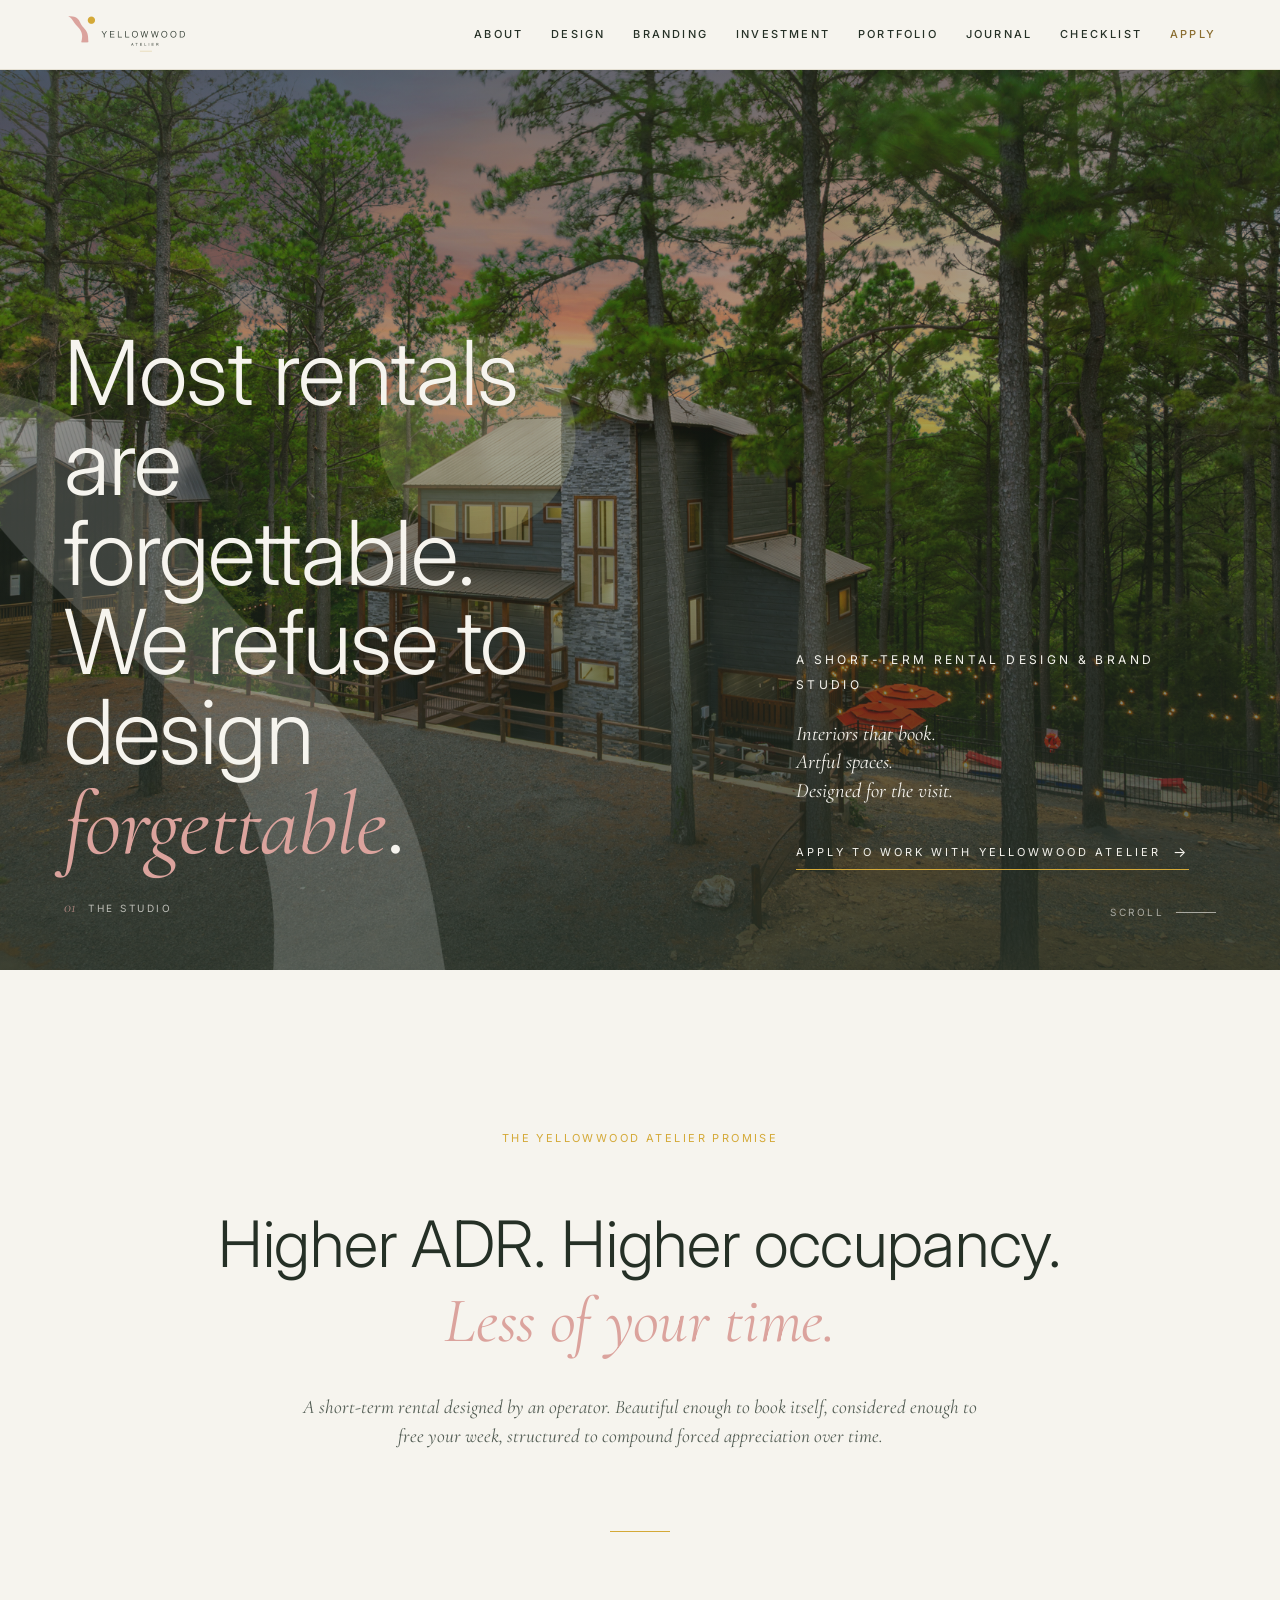
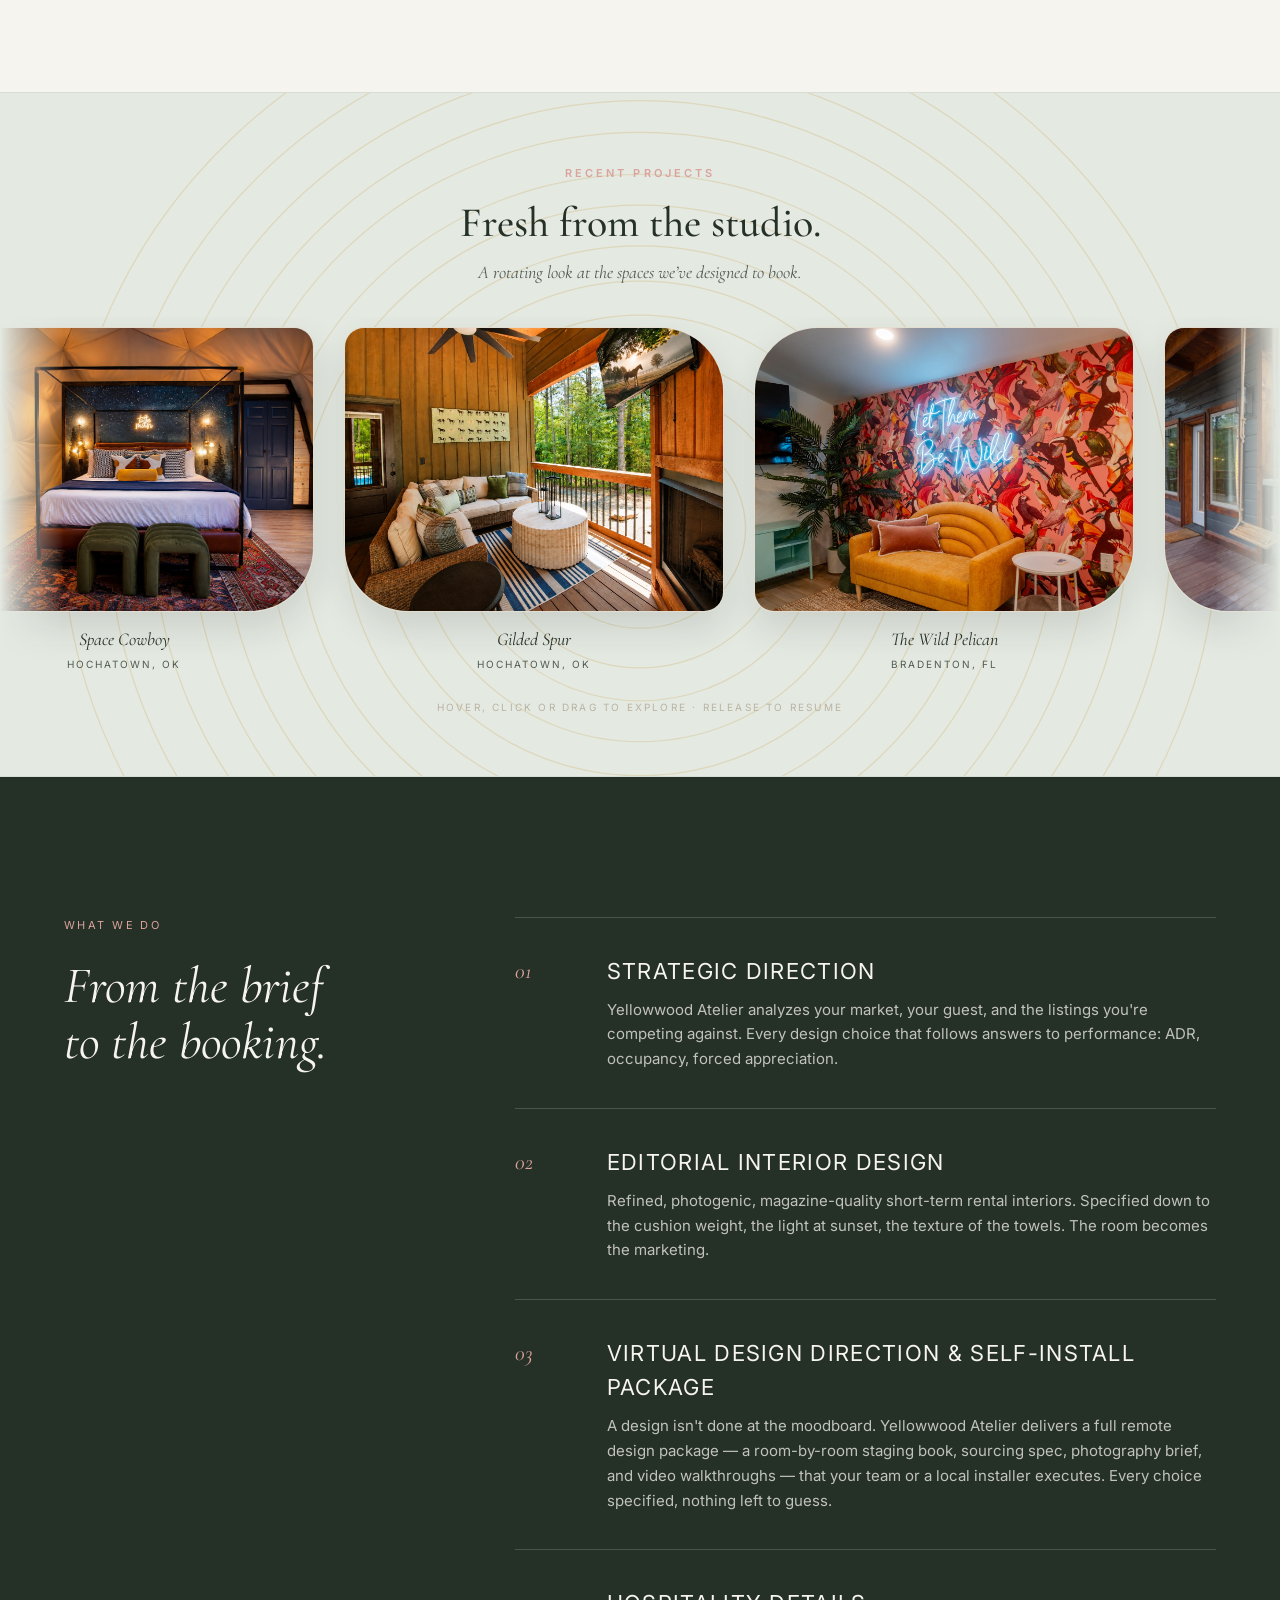
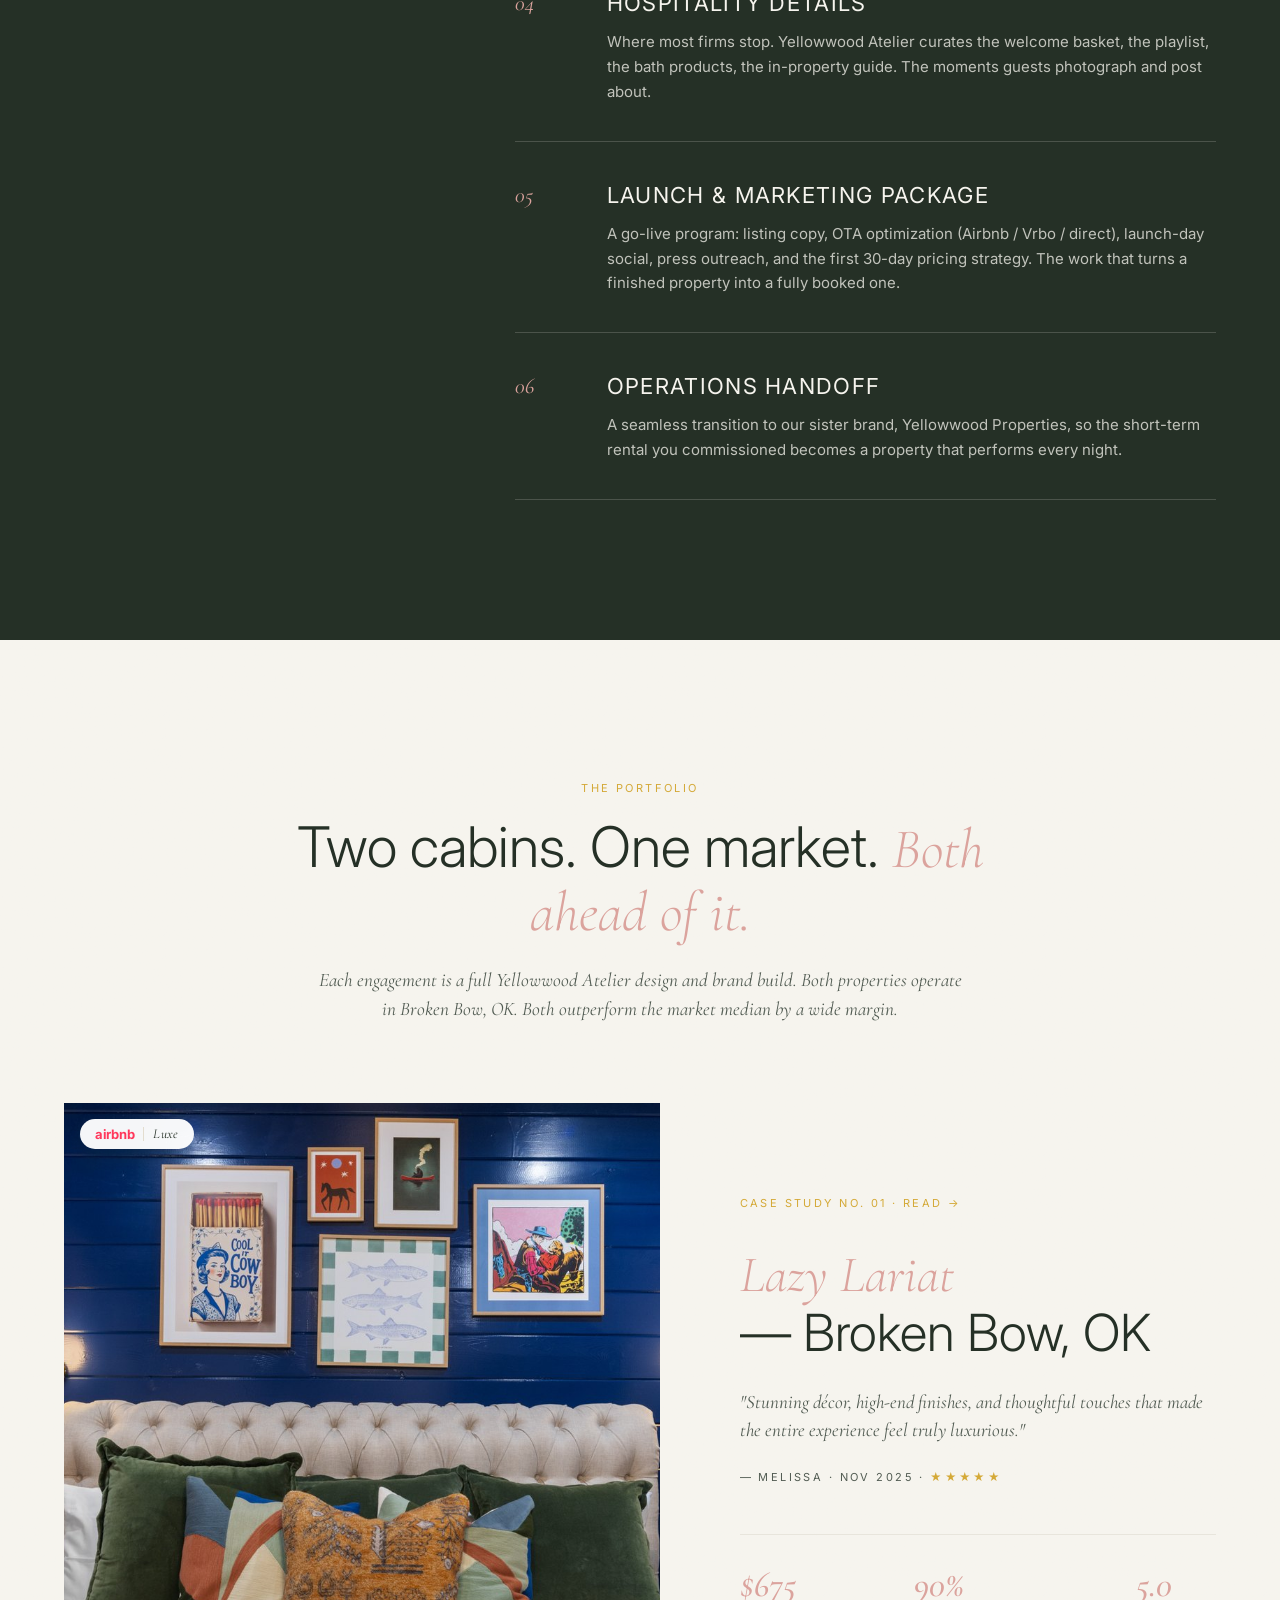
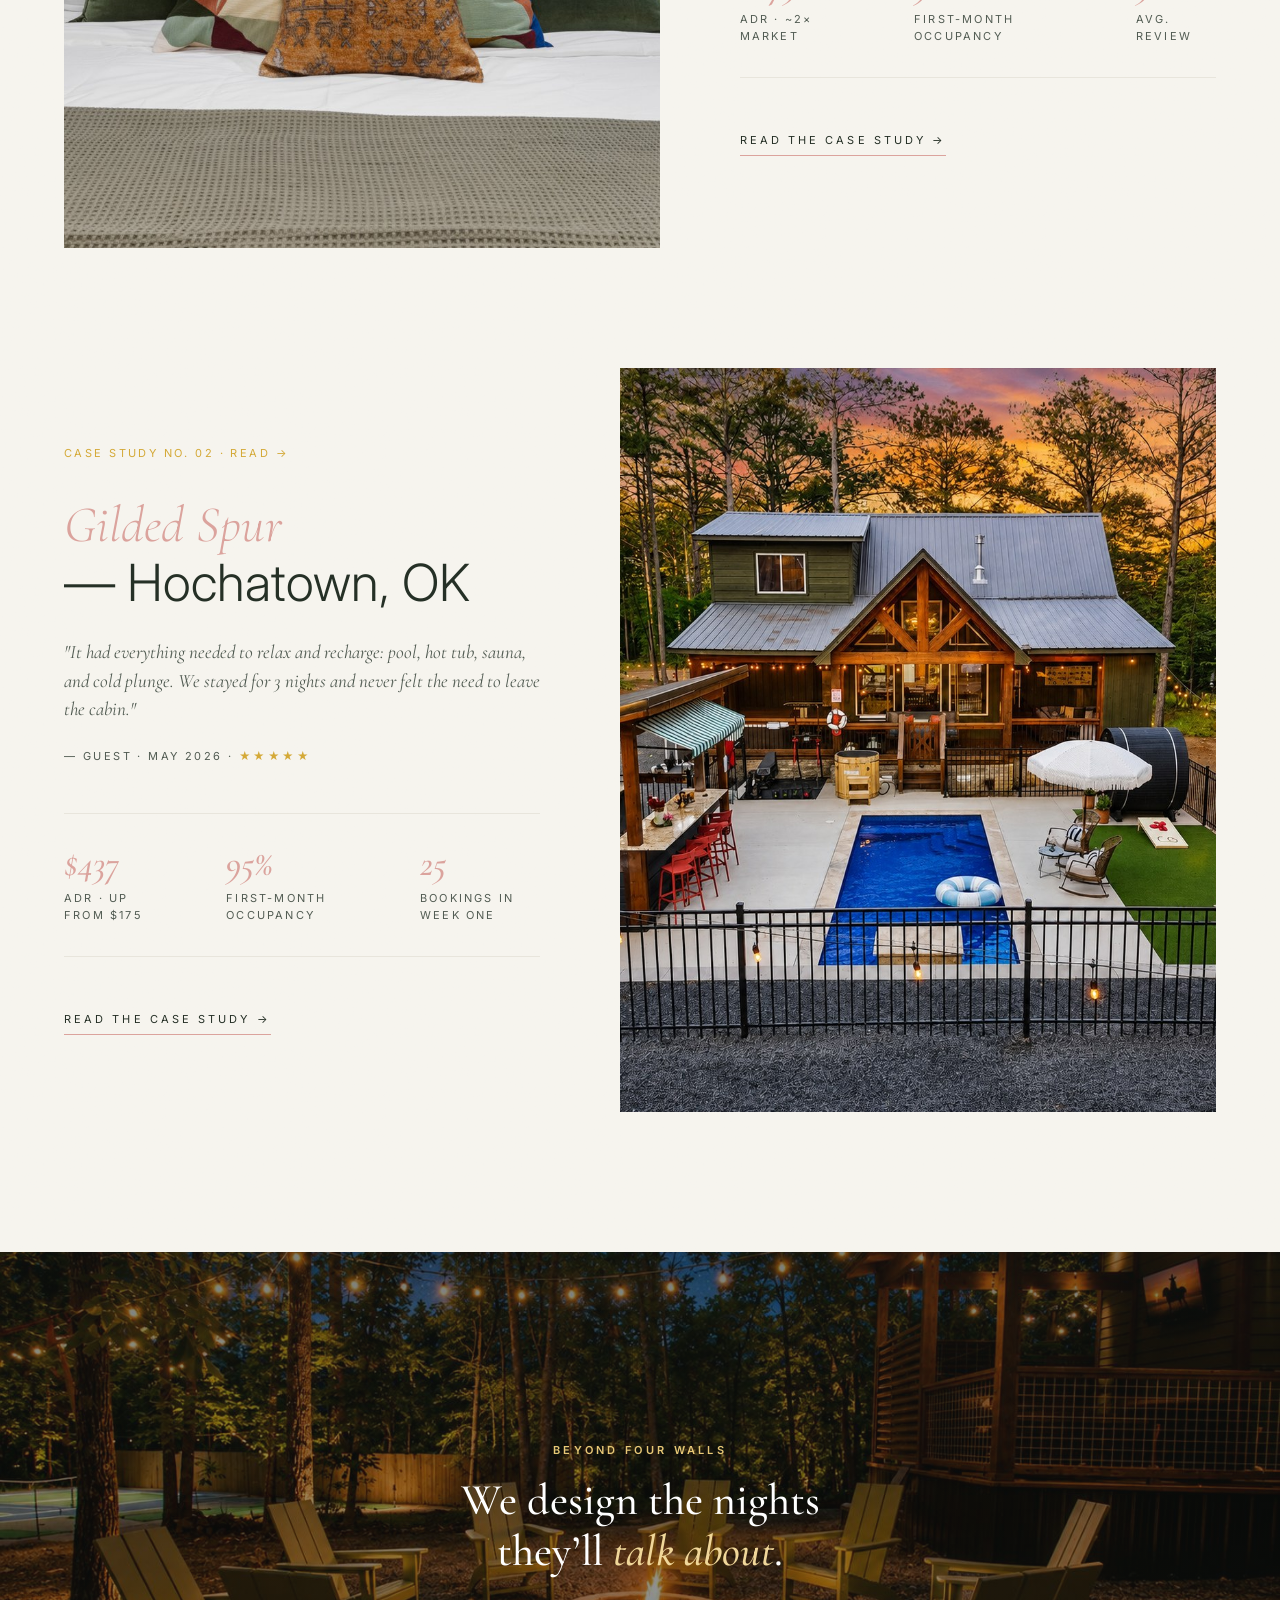
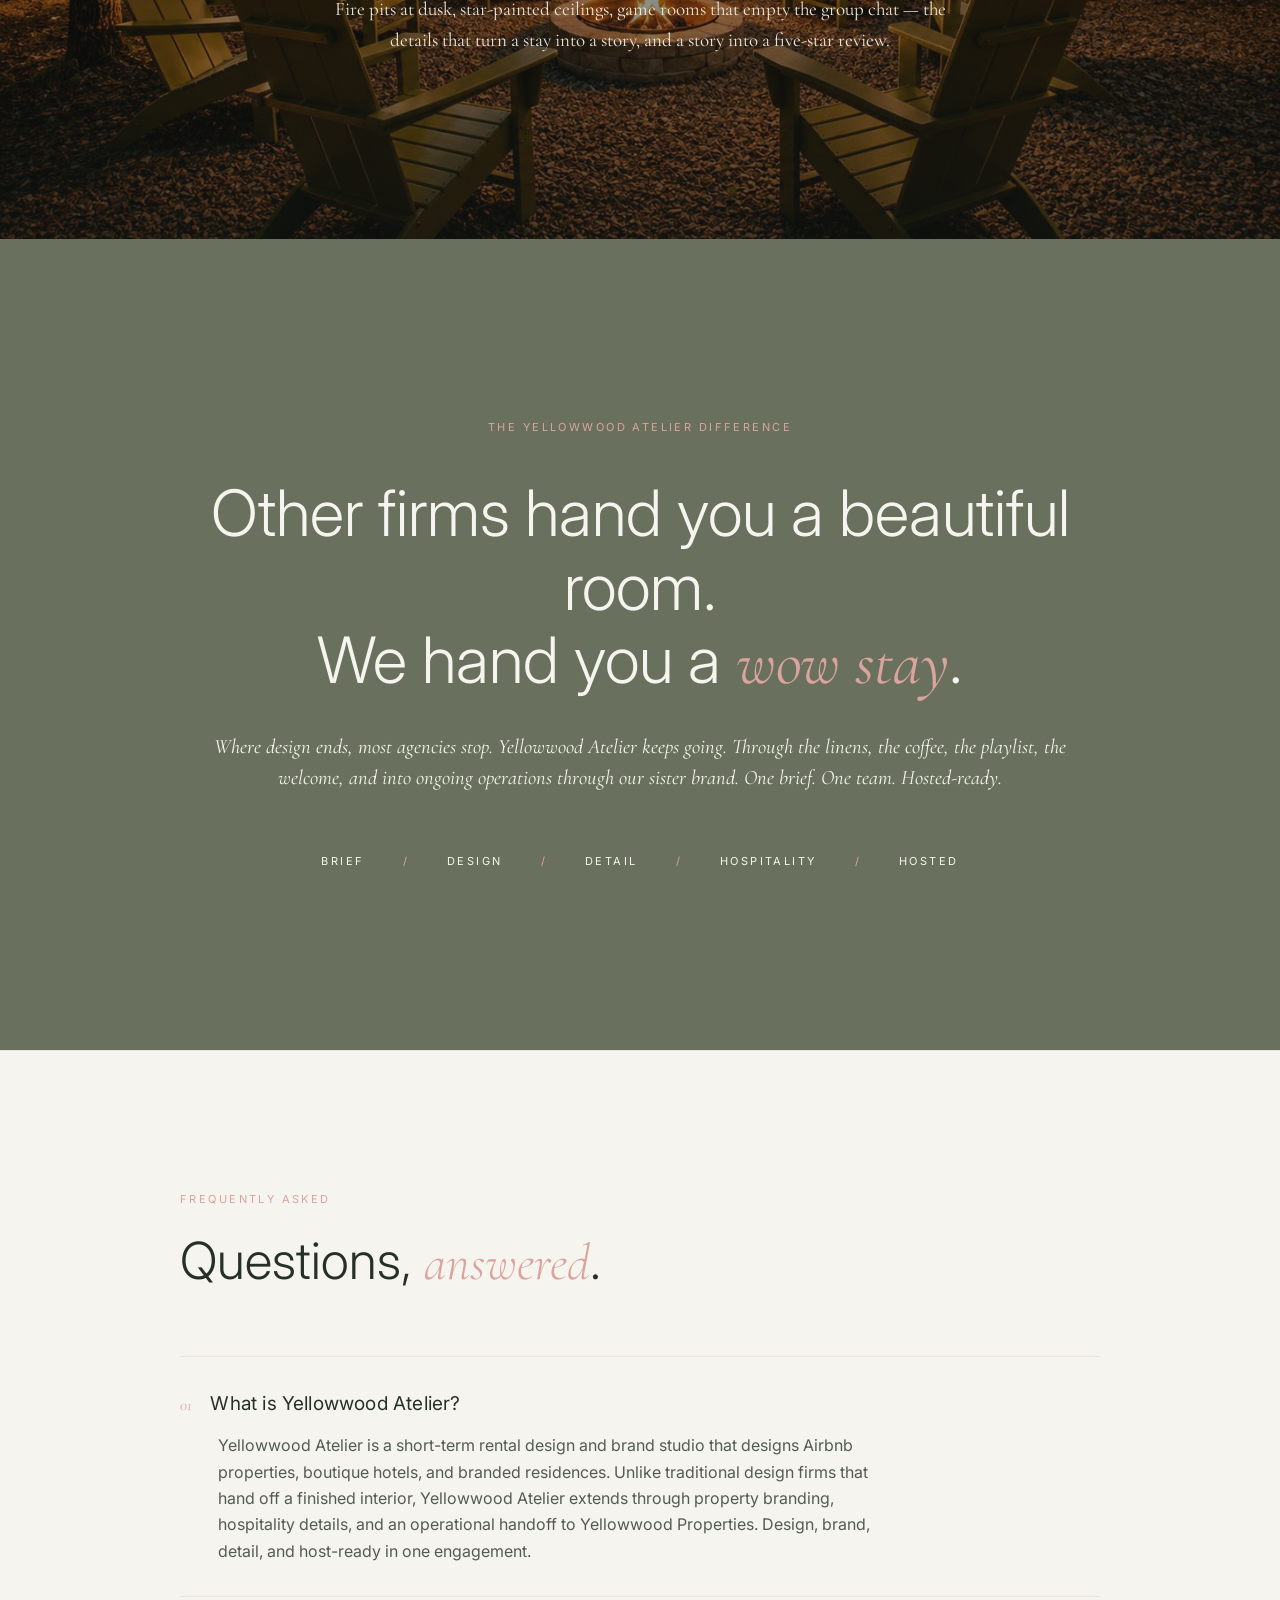
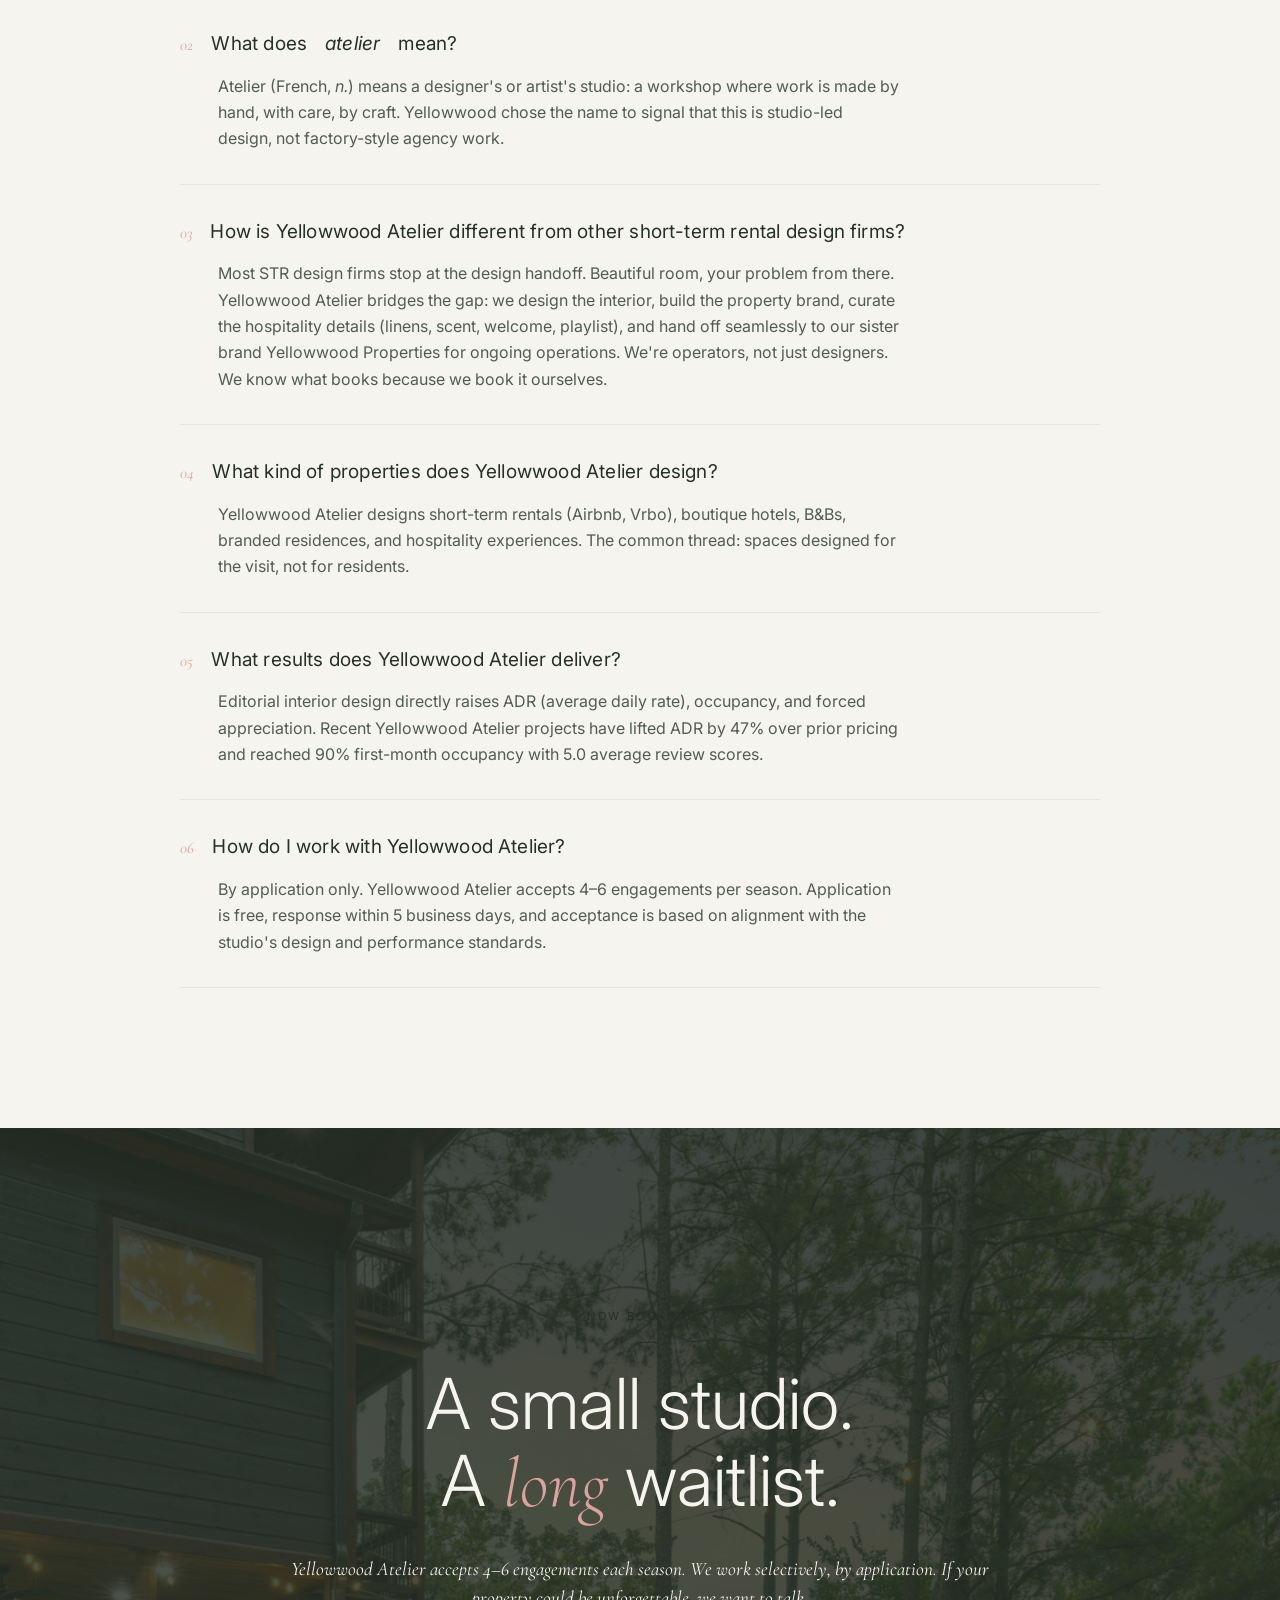
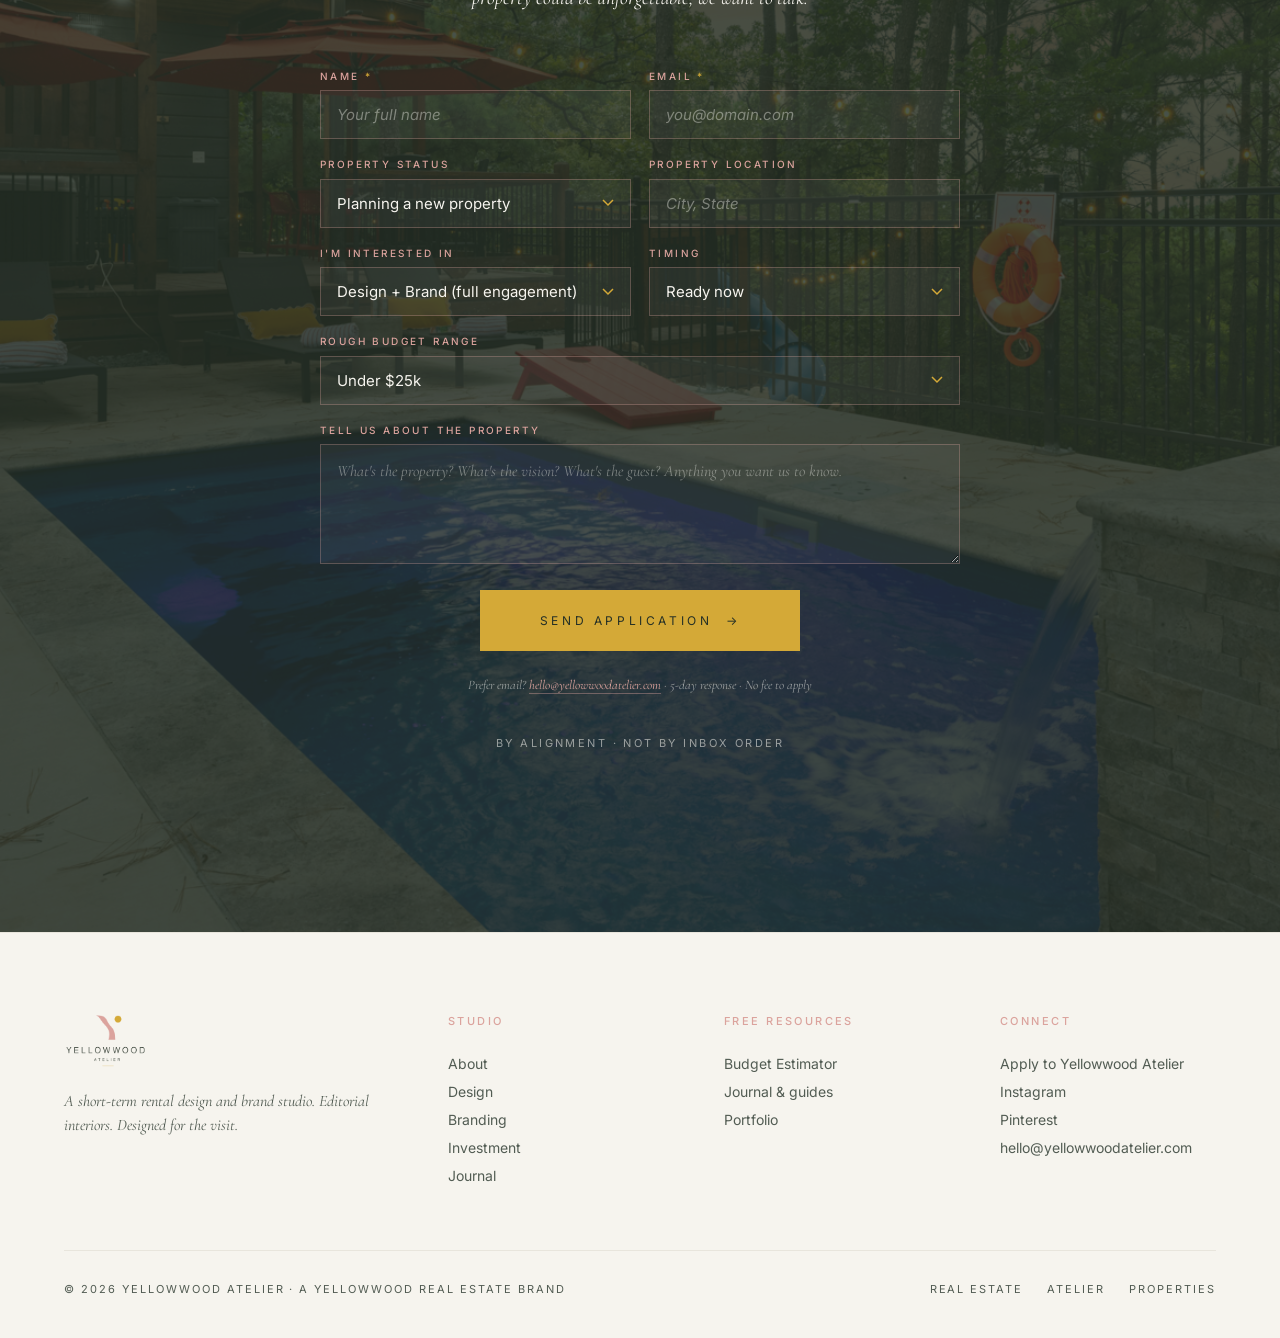
==== index.html @ 1217fb4f "Point all site emails and form submissions to hello@yellowwoodatelier.com" ====
<!doctype html>
<html lang="en">
<head>
<meta charset="utf-8" />
<meta name="viewport" content="width=device-width, initial-scale=1" />

<!-- ─── PRIMARY SEO ─────────────────────────────────────────── -->
<title>Yellowwood Atelier — Short-Term Rental Design & Brand Studio | Editorial Interiors That Book</title>
<meta name="description" content="Yellowwood Atelier is a short-term rental design and brand studio that bridges design, hospitality, and operations. We design Airbnb interiors, boutique hotels, and vacation rentals that earn higher ADR, higher occupancy, and five-star reviews. By application only. 4–6 engagements per season."/>
<meta name="keywords" content="short-term rental interior design, STR interior designer, Airbnb design firm, vacation rental interior design, boutique hotel interior designer, hospitality design studio, STR design Yellowwood, short-term rental design agency, editorial interior design"/>
<meta name="author" content="Yellowwood Atelier"/>
<meta name="robots" content="index, follow, max-image-preview:large, max-snippet:-1"/>
<link rel="canonical" href="https://yellowwoodatelier.com/"/>

<!-- ─── OPEN GRAPH / SOCIAL ─────────────────────────────────── -->
<meta property="og:title" content="Yellowwood Atelier — Short-Term Rental Design & Brand Studio"/>
<meta property="og:description" content="A short-term rental design and brand studio that bridges design, hospitality, and operations. Editorial interiors that book. By application only."/>
<meta property="og:type" content="website"/>
<meta property="og:url" content="https://yellowwoodatelier.com/"/>
<meta property="og:image" content="https://yellowwoodatelier.com/assets/og-card.jpg"/>
<meta property="og:site_name" content="Yellowwood Atelier"/>
<meta property="og:locale" content="en_US"/>

<meta name="twitter:card" content="summary_large_image"/>
<meta name="twitter:title" content="Yellowwood Atelier — Short-Term Rental Design & Brand Studio"/>
<meta name="twitter:description" content="Editorial interiors. Designed for the visit. By application only."/>
<meta name="twitter:image" content="https://yellowwoodatelier.com/assets/og-card.jpg"/>

<!-- ─── JSON-LD STRUCTURED DATA (SEO + LLM/AEO optimization) ───── -->
<script type="application/ld+json">
{
  "@context": "https://schema.org",
  "@graph": [
    {
      "@type": "Organization",
      "@id": "https://yellowwoodatelier.com/#organization",
      "name": "Yellowwood Atelier",
      "alternateName": ["Atelier", "Yellowwood Atelier Design Studio"],
      "url": "https://yellowwoodatelier.com/",
      "logo": "https://yellowwoodatelier.com/assets/Yellowwood_Atelier_Stacked_fullcolor_512.png",
      "description": "Yellowwood Atelier is a short-term rental design and brand studio specializing in editorial, photogenic interiors and property branding that drive bookings, higher ADR, and forced appreciation.",
      "parentOrganization": {
        "@type": "Organization",
        "name": "Yellowwood Real Estate",
        "url": "https://yellowwoodre.com/"
      },
      "sameAs": [
        "https://instagram.com/yellowwoodatelier",
        "https://pinterest.com/yellowwoodatelier",
        "https://linkedin.com/company/yellowwood-atelier"
      ],
      "knowsAbout": [
        "short-term rental interior design",
        "Airbnb interior design",
        "boutique hotel design",
        "hospitality interior design",
        "vacation rental design",
        "STR forced appreciation",
        "design-led real estate"
      ]
    },
    {
      "@type": "ProfessionalService",
      "@id": "https://yellowwoodatelier.com/#service",
      "name": "Yellowwood Atelier",
      "image": "https://yellowwoodatelier.com/assets/lazy-lariat_exterior-aerial-dusk.jpg",
      "description": "Short-term rental interior design, property branding, and hospitality details from the design brief to the welcome basket. Editorial interiors that book, run by operators.",
      "provider": { "@id": "https://yellowwoodatelier.com/#organization" },
      "areaServed": "United States",
      "serviceType": "Interior Design",
      "audience": {
        "@type": "Audience",
        "audienceType": "Short-term rental property owners, boutique hotel operators, branded residence developers"
      },
      "hasOfferCatalog": {
        "@type": "OfferCatalog",
        "name": "Yellowwood Atelier services",
        "itemListElement": [
          { "@type": "Offer", "itemOffered": { "@type": "Service", "name": "Strategic Direction", "description": "Market analysis, guest profile, competitive positioning. Every design choice ties to ADR, occupancy, and forced appreciation." } },
          { "@type": "Offer", "itemOffered": { "@type": "Service", "name": "Editorial Interior Design", "description": "Refined, photogenic, magazine-quality short-term rental interiors." } },
          { "@type": "Offer", "itemOffered": { "@type": "Service", "name": "Hospitality Details", "description": "Welcome basket, playlist, bath products, in-property guide. End-to-end stay design." } },
          { "@type": "Offer", "itemOffered": { "@type": "Service", "name": "Operations Handoff", "description": "Seamless transition to Yellowwood Properties for ongoing management." } }
        ]
      }
    },
    {
      "@type": "FAQPage",
      "@id": "https://yellowwoodatelier.com/#faq",
      "mainEntity": [
        {
          "@type": "Question",
          "name": "What is Yellowwood Atelier?",
          "acceptedAnswer": {
            "@type": "Answer",
            "text": "Yellowwood Atelier is a short-term rental design and brand studio that designs Airbnb properties, boutique hotels, and branded residences. Unlike traditional design firms that hand off a finished interior, Yellowwood Atelier extends through property branding, hospitality details, and an operational handoff to Yellowwood Properties. Design, brand, detail, and host-ready in one engagement."
          }
        },
        {
          "@type": "Question",
          "name": "What does atelier mean?",
          "acceptedAnswer": {
            "@type": "Answer",
            "text": "Atelier (French, n.) means a designer's or artist's studio: a workshop where work is made by hand, with care, by craft. Yellowwood chose the name to signal that this is studio-led design, not factory-style agency work."
          }
        },
        {
          "@type": "Question",
          "name": "How is Yellowwood Atelier different from Somerled Designs and other STR design firms?",
          "acceptedAnswer": {
            "@type": "Answer",
            "text": "Most short-term rental design firms stop at the design handoff. Yellowwood Atelier bridges the gap: we design the interior, build the property brand, curate the hospitality details (linens, scent, welcome, playlist), and hand off to our sister brand Yellowwood Properties for ongoing operations. We're operators, not just designers. We know what books because we book it."
          }
        },
        {
          "@type": "Question",
          "name": "What kind of properties does Yellowwood Atelier design?",
          "acceptedAnswer": {
            "@type": "Answer",
            "text": "Yellowwood Atelier designs short-term rentals (Airbnb, Vrbo), boutique hotels, B&Bs, branded residences, and hospitality experiences. The thread across all of it: spaces designed for the visit, not for residents."
          }
        },
        {
          "@type": "Question",
          "name": "What results does Yellowwood Atelier deliver?",
          "acceptedAnswer": {
            "@type": "Answer",
            "text": "Editorial interior design directly raises ADR (average daily rate), occupancy, and forced appreciation. Recent projects have lifted ADR by 47% over prior pricing and reached 90% first-month occupancy with 5.0 average review scores."
          }
        },
        {
          "@type": "Question",
          "name": "How do I work with Yellowwood Atelier?",
          "acceptedAnswer": {
            "@type": "Answer",
            "text": "By application only. Yellowwood Atelier accepts 4–6 engagements per season. Application is free, response within 5 business days, and acceptance is based on alignment with the studio's design and performance standards."
          }
        }
      ]
    }
  ]
}
</script>

<!-- Fonts: Inter (sans) + Cormorant Garamond (serif italic) -->
<link rel="preconnect" href="https://fonts.googleapis.com">
<link rel="preconnect" href="https://fonts.gstatic.com" crossorigin>
<link href="https://fonts.googleapis.com/css2?family=Cormorant+Garamond:ital,wght@0,400;0,500;1,400;1,500&family=Inter:wght@300;400;500&display=swap" rel="stylesheet">

<style>
:root {
  --forest: #253026;
  --bone: #F6F4EE;
  --gold: #D4A937;
  --clay: #DBA39D;       /* Atelier primary */
  --sage: #69715E;       /* Atelier secondary — natural, earthy */
  --mist: #A7B6C2;       /* Atelier secondary — quiet, cool */
  --sand: #CBBBA0;
  --ink: #1A1D1B;
  --gray: #525C53;
  --rule: #E8E5DC;

  --font-sans: 'Inter', -apple-system, BlinkMacSystemFont, sans-serif;
  --font-serif: 'Cormorant Garamond', Georgia, serif;

  --container: 1320px;
  --gutter: 5vw;

  --linen: url("data:image/svg+xml;utf8,<svg xmlns='http://www.w3.org/2000/svg' width='220' height='220'><filter id='n'><feTurbulence type='fractalNoise' baseFrequency='0.85' numOctaves='2' stitchTiles='stitch'/><feColorMatrix values='0 0 0 0 0.85  0 0 0 0 0.82  0 0 0 0 0.75  0 0 0 0.06 0'/></filter><rect width='220' height='220' filter='url(%23n)' opacity='0.55'/></svg>");
}

* { margin: 0; padding: 0; box-sizing: border-box; }
html { scroll-behavior: smooth; }
body {
  font-family: var(--font-sans);
  font-weight: 400;
  font-size: 16px;
  line-height: 1.55;
  color: var(--forest);
  background: var(--bone);
  -webkit-font-smoothing: antialiased;
  -moz-osx-font-smoothing: grayscale;
  overflow-x: hidden;
}
img, video { max-width: 100%; display: block; }
a { color: inherit; text-decoration: none; }

/* ── REUSABLE TYPE ────────────────────────────────────────────────── */
.eyebrow {
  font-family: var(--font-sans);
  font-weight: 400;
  font-size: 11px;
  letter-spacing: 0.22em;
  text-transform: uppercase;
  color: var(--gold);
}
/* Readability protection — gold text fails on clay/mist. Covers inline-style AND class-based backgrounds. */
.apply .eyebrow,
.bridge .eyebrow,
.context .eyebrow,
.scope .eyebrow,
.timeline .eyebrow,
.cta-card .eyebrow,
.next-step .eyebrow,
.section-divider .eyebrow,
.narrative.mist .eyebrow,
.narrative.clay .eyebrow,
section[style*="background: var(--clay)"] .eyebrow,
section[style*="background: var(--mist)"] .eyebrow,
section[style*="background:var(--clay)"] .eyebrow,
section[style*="background:var(--mist)"] .eyebrow { color: var(--forest); }
.italic-accent {
  font-family: var(--font-serif);
  font-style: italic;
  font-weight: 400;
}

/* ── ANIMATIONS ───────────────────────────────────────────────────── */
@keyframes fadeUp {
  from { opacity: 0; transform: translateY(28px); }
  to   { opacity: 1; transform: translateY(0); }
}
@keyframes fadeIn {
  from { opacity: 0; }
  to   { opacity: 1; }
}
@keyframes drawArch {
  from { stroke-dashoffset: 1000; }
  to   { stroke-dashoffset: 0; }
}
@keyframes slowZoom {
  from { transform: scale(1.0); }
  to   { transform: scale(1.08); }
}
@keyframes drift {
  0%   { transform: translate3d(0,0,0); }
  50%  { transform: translate3d(20px,-12px,0); }
  100% { transform: translate3d(0,0,0); }
}

.reveal {
  opacity: 0;
  transform: translateY(28px);
  transition: opacity 1s ease, transform 1s ease;
}
.reveal.in {
  opacity: 1;
  transform: translateY(0);
}
.reveal.delay-1.in { transition-delay: .1s; }
.reveal.delay-2.in { transition-delay: .25s; }
.reveal.delay-3.in { transition-delay: .4s; }

/* ── NAV ──────────────────────────────────────────────────────────── */
nav {
  position: fixed;
  top: 0; left: 0; right: 0;
  z-index: 50;
  padding: 26px var(--gutter);
  display: flex;
  justify-content: space-between;
  align-items: center;
  color: var(--bone);
  background: linear-gradient(180deg, rgba(37,48,38,0.4) 0%, transparent 100%);
  backdrop-filter: blur(2px);
  transition: background .4s ease;
}
nav.scrolled {
  background: var(--bone);
  color: var(--forest);
  border-bottom: 1px solid var(--rule);
}
nav.scrolled .logo-img.dark { display: block; }
nav.scrolled .logo-img.light { display: none; }
nav.scrolled ul a:hover { color: var(--clay); }
.logo-img {
  height: 64px;
  width: auto;
  transition: opacity .3s, height .3s;
}
nav.scrolled .logo-img { height: 48px; }
.logo-img.dark { display: none; }
nav ul {
  list-style: none;
  display: flex;
  gap: 38px;
  font-size: 11px;
  letter-spacing: 0.22em;
  text-transform: uppercase;
  font-weight: 400;
}
nav ul a:hover { color: var(--clay); transition: color .3s; }

/* ── HERO ─────────────────────────────────────────────────────────── */
.hero {
  position: relative;
  min-height: 100vh;
  background: var(--forest);
  overflow: hidden;
  color: var(--bone);
}
.hero-video {
  position: absolute;
  inset: 0;
  width: 100%; height: 100%;
  object-fit: cover;
  z-index: 1;
}
.hero-image-fallback {
  position: absolute;
  inset: 0;
  z-index: 0;
  background-image: url('assets/lazy-lariat_exterior-aerial-dusk.jpg');
  background-size: cover;
  background-position: center;
  animation: slowZoom 24s ease-in-out infinite alternate;
}
.hero-overlay {
  position: absolute;
  inset: 0;
  z-index: 2;
  background: linear-gradient(
    180deg,
    rgba(37,48,38,0.55) 0%,
    rgba(37,48,38,0.35) 30%,
    rgba(37,48,38,0.55) 65%,
    rgba(37,48,38,0.85) 100%
  );
}

/* Oversized Y mark bleed — best-practice editorial brand presence */
.hero-mark-bleed {
  position: absolute;
  z-index: 4;
  left: -18vw;
  bottom: -22vh;
  width: 70vw;
  max-width: 1100px;
  opacity: 0.16;
  pointer-events: none;
  transform: rotate(-6deg);
  filter: brightness(2) saturate(0.5);
}
.hero-mark-bleed img { width: 100%; height: auto; display: block; }

/* Hero overscale curve (the path mark — represents Frost's "road") */
.hero-curve {
  position: absolute;
  z-index: 3;
  right: -8vw;
  top: 8vh;
  width: 50vw;
  max-width: 760px;
  opacity: 0.13;
  pointer-events: none;
}
.hero-curve svg {
  width: 100%;
  height: auto;
  display: block;
}
.hero-curve path {
  stroke: var(--clay);
  stroke-width: 1.2;
  fill: none;
  stroke-dasharray: 1000;
  stroke-dashoffset: 1000;
  animation: drawArch 4.5s ease 0.6s forwards;
}

/* Hero topo lines (subtle floating texture) */
.hero-topo {
  position: absolute;
  z-index: 3;
  left: -10vw;
  bottom: -10vh;
  width: 60vw;
  max-width: 800px;
  opacity: 0.10;
  animation: drift 16s ease-in-out infinite;
  pointer-events: none;
}

.hero-content {
  position: relative;
  z-index: 10;
  display: grid;
  grid-template-columns: 1fr 1fr;
  align-items: end;
  min-height: 100vh;
  padding: 220px var(--gutter) 100px;
  gap: 80px;
}
.hero-headline {
  font-family: var(--font-sans);
  font-weight: 300;
  font-size: clamp(48px, 7vw, 96px);
  line-height: 1.0;
  letter-spacing: -0.01em;
  color: var(--bone);
  animation: fadeUp 1.4s ease both;
}
.hero-headline em {
  font-family: var(--font-serif);
  font-style: italic;
  font-weight: 400;
  color: var(--clay);
}
.hero-right {
  align-self: end;
  max-width: 420px;
  justify-self: end;
  animation: fadeUp 1.4s ease 0.4s both;
}
.hero-right .role {
  margin-bottom: 24px;
}
.hero-right p {
  font-family: var(--font-serif);
  font-style: italic;
  font-weight: 400;
  font-size: clamp(20px, 1.6vw, 26px);
  line-height: 1.4;
  color: var(--bone);
  margin-bottom: 32px;
}
.hero-right .cta {
  display: inline-flex;
  align-items: center;
  gap: 12px;
  font-size: 11px;
  letter-spacing: 0.28em;
  text-transform: uppercase;
  font-weight: 400;
  color: var(--bone);
  padding-bottom: 6px;
  border-bottom: 1px solid var(--gold);
  transition: color .3s, border-color .3s, gap .3s;
}
.hero-right .cta:hover { color: var(--gold); gap: 18px; }
.hero-right .cta::after { content: '→'; font-size: 14px; }

.page-marker {
  position: absolute;
  left: var(--gutter);
  bottom: 50px;
  z-index: 10;
  font-family: var(--font-sans);
  font-size: 10px;
  letter-spacing: 0.25em;
  text-transform: uppercase;
  color: var(--bone);
  opacity: 0.7;
}
.page-marker .num {
  font-family: var(--font-serif);
  font-style: italic;
  font-size: 16px;
  margin-right: 12px;
  letter-spacing: 0;
  color: var(--clay);
}
/* Scroll cue */
.scroll-cue {
  position: absolute;
  right: var(--gutter);
  bottom: 50px;
  z-index: 10;
  font-size: 10px;
  letter-spacing: 0.25em;
  text-transform: uppercase;
  color: var(--bone);
  opacity: 0.6;
  display: flex;
  align-items: center;
  gap: 12px;
}
.scroll-cue .line {
  display: inline-block;
  width: 40px;
  height: 1px;
  background: var(--gold);
  position: relative;
  overflow: hidden;
}
.scroll-cue .line::after {
  content: '';
  position: absolute;
  inset: 0;
  background: var(--bone);
  animation: scrollLine 2.4s ease infinite;
}
@keyframes scrollLine {
  0%   { transform: translateX(-100%); }
  100% { transform: translateX(100%); }
}

/* ── SECTION FRAME ─────────────────────────────────────────────────── */
section { padding: 120px var(--gutter); position: relative; }
.container { max-width: var(--container); margin: 0 auto; }

/* ── MANIFESTO BLOCK ───────────────────────────────────────────────── */
.manifesto {
  background: var(--bone);
  text-align: center;
  padding: 160px var(--gutter);
  position: relative;
  overflow: hidden;
}
.manifesto-arch {
  position: absolute;
  top: 0;
  left: 50%;
  transform: translateX(-50%);
  width: 1100px;
  max-width: 95vw;
  opacity: 0.06;
  z-index: 0;
}
.manifesto-arch svg { width: 100%; height: auto; }
.manifesto-arch path {
  stroke: var(--sage);
  stroke-width: 1.5;
  fill: none;
}
.manifesto .container { max-width: 920px; position: relative; z-index: 2; }
.manifesto .eyebrow { display: block; margin-bottom: 60px; }
.manifesto h2 {
  font-family: var(--font-sans);
  font-weight: 300;
  font-size: clamp(36px, 5vw, 64px);
  line-height: 1.15;
  letter-spacing: -0.005em;
  color: var(--forest);
}
.manifesto h2 em {
  font-family: var(--font-serif);
  font-style: italic;
  font-weight: 400;
  color: var(--clay);
}
.manifesto .gold-rule {
  width: 60px;
  height: 1px;
  background: var(--gold);
  margin: 80px auto 0;
}

/* ── WHAT WE DO ───────────────────────────────────────────────────── */
.what-we-do {
  background: var(--forest);
  color: var(--bone);
  padding: 140px var(--gutter);
  position: relative;
  overflow: hidden;
}
.what-topo {
  position: absolute;
  bottom: -20%;
  right: -10%;
  width: 60%;
  opacity: 0.08;
  pointer-events: none;
}
.what-grid {
  display: grid;
  grid-template-columns: 1fr 2fr;
  gap: 100px;
  align-items: start;
  position: relative;
  z-index: 2;
}
.what-grid .label-col .eyebrow {
  color: var(--clay);
  display: block;
  margin-bottom: 24px;
}
.what-grid .label-col h3 {
  font-family: var(--font-serif);
  font-style: italic;
  font-weight: 400;
  font-size: clamp(36px, 4vw, 56px);
  line-height: 1.1;
  color: var(--bone);
}
.services-list { list-style: none; }
.services-list li {
  padding: 36px 0;
  border-top: 1px solid rgba(246,244,238,0.18);
  display: grid;
  grid-template-columns: 60px 1fr;
  gap: 32px;
  align-items: start;
}
.services-list li:last-child { border-bottom: 1px solid rgba(246,244,238,0.18); }
.services-list .num {
  font-family: var(--font-serif);
  font-style: italic;
  font-size: 22px;
  color: var(--clay);
}
.services-list .service-title {
  font-family: var(--font-sans);
  font-weight: 400;
  font-size: 22px;
  letter-spacing: 0.06em;
  text-transform: uppercase;
  color: var(--bone);
  margin-bottom: 10px;
}
.services-list .service-desc {
  font-size: 15px;
  line-height: 1.65;
  color: rgba(246,244,238,0.75);
}

/* ── FEATURED PROJECT ─────────────────────────────────────────────── */
.featured {
  background: var(--bone);
  padding: 140px var(--gutter);
  position: relative;
}
.featured::before {
  content: '';
  position: absolute;
  inset: 0;
  background-image: var(--linen);
  background-size: 220px 220px;
  pointer-events: none;
  opacity: 0.6;
}
.featured-grid {
  display: grid;
  grid-template-columns: 5fr 4fr;
  gap: 80px;
  align-items: center;
  max-width: var(--container);
  margin: 0 auto;
  position: relative;
  z-index: 2;
}
.featured-image-wrap {
  position: relative;
}
.featured-image {
  aspect-ratio: 4/5;
  background-image: url('assets/lazy-lariat_primary-bedroom-navy.jpg');
  background-size: cover;
  background-position: center;
}

/* Airbnb Luxe badge */
.luxe-badge{display:inline-flex;align-items:center;gap:9px;background:rgba(255,255,255,.96);border-radius:100px;padding:8px 15px;box-shadow:0 8px 22px rgba(37,48,38,.20)}
.luxe-badge--overlay{position:absolute;top:16px;left:16px;z-index:3}
.luxe-badge .lb-brand{font-family:var(--font-sans),-apple-system,'Segoe UI',Helvetica,Arial,sans-serif;font-weight:700;font-size:13px;letter-spacing:-.02em;color:#FF385C;line-height:1}
.luxe-badge .lb-div{width:1px;height:14px;background:#e3ddcf}
.luxe-badge .lb-luxe{font-family:var(--font-serif),Georgia,serif;font-style:italic;font-size:13.5px;color:var(--forest);letter-spacing:.02em;line-height:1}
.featured-arch {
  position: absolute;
  bottom: -40px;
  right: -40px;
  width: 220px;
  opacity: 0.18;
  z-index: 3;
}
.featured-arch svg { width: 100%; height: auto; }
.featured-arch path { stroke: var(--clay); stroke-width: 1.5; fill: none; }
.featured-text .eyebrow { display: block; margin-bottom: 32px; }
.featured-text h3 {
  font-family: var(--font-sans);
  font-weight: 300;
  font-size: clamp(36px, 4vw, 52px);
  line-height: 1.1;
  margin-bottom: 28px;
  color: var(--forest);
}
.featured-text h3 em {
  font-family: var(--font-serif);
  font-style: italic;
  color: var(--clay);
}
.featured-text .stat-row {
  display: flex;
  gap: 60px;
  margin: 48px 0;
  padding: 32px 0;
  border-top: 1px solid var(--rule);
  border-bottom: 1px solid var(--rule);
}
.featured-text .stat .stat-num {
  font-family: var(--font-serif);
  font-style: italic;
  font-weight: 500;
  font-size: 36px;
  color: var(--clay);
  line-height: 1;
}
.featured-text .stat .stat-label {
  font-size: 11px;
  letter-spacing: 0.20em;
  text-transform: uppercase;
  color: var(--gray);
  margin-top: 8px;
}
.featured-text .quote {
  font-family: var(--font-serif);
  font-style: italic;
  font-size: 19px;
  line-height: 1.5;
  color: var(--gray);
  margin-bottom: 32px;
}

/* ── PALETTE STRIP ─────────────────────────────────────────────────── */
.palette-strip {
  background: var(--bone);
  padding: 90px var(--gutter);
  border-top: 1px solid var(--rule);
}
.palette-strip .container { max-width: var(--container); }
.palette-strip .eyebrow { display: block; margin-bottom: 30px; text-align: center; }
.palette-row {
  display: grid;
  grid-template-columns: repeat(7, 1fr);
  gap: 16px;
}
.swatch {
  aspect-ratio: 4/5;
  position: relative;
}
.swatch.clay   { background: var(--clay); }
.swatch.sage   { background: var(--sage); }
.swatch.mist   { background: var(--mist); }
.swatch.forest { background: var(--forest); }
.swatch.gold   { background: var(--gold); }
.swatch.bone   { background: var(--bone); border: 1px solid var(--rule); }
.swatch.sand   { background: var(--sand); }
.swatch-label {
  position: absolute;
  bottom: -32px; left: 0;
  font-size: 10px;
  letter-spacing: 0.2em;
  text-transform: uppercase;
  color: var(--gray);
}
.palette-row + p {
  margin-top: 50px;
  text-align: center;
  font-family: var(--font-serif);
  font-style: italic;
  font-size: 16px;
  color: var(--gray);
}

/* ── BRIDGE THE GAP ────────────────────────────────────────────────── */
.bridge {
  background: var(--sage);
  color: var(--bone);
  padding: 180px var(--gutter);
  text-align: center;
  position: relative;
  overflow: hidden;
}
.bridge-curve {
  position: absolute;
  z-index: 1;
  left: -15vw;
  top: -10vh;
  width: 70vw;
  max-width: 900px;
  opacity: 0.18;
  pointer-events: none;
}
.bridge-curve svg { width: 100%; height: auto; }
.bridge-curve path { stroke: var(--bone); stroke-width: 1; fill: none; }
.bridge .container { max-width: 880px; position: relative; z-index: 2; }
.bridge .eyebrow { color: var(--clay); display: block; margin-bottom: 40px; }
.bridge h2 {
  font-family: var(--font-sans);
  font-weight: 300;
  font-size: clamp(36px, 5vw, 64px);
  line-height: 1.15;
  margin-bottom: 32px;
  color: var(--bone);
}
.bridge h2 em {
  font-family: var(--font-serif);
  font-style: italic;
  font-weight: 400;
  color: var(--clay);
}
.bridge p {
  font-family: var(--font-serif);
  font-style: italic;
  font-size: clamp(20px, 1.6vw, 26px);
  line-height: 1.5;
  margin-bottom: 60px;
  color: var(--bone);
  opacity: 0.9;
}
.bridge-flow {
  display: flex;
  justify-content: center;
  gap: 30px;
  font-size: 11px;
  letter-spacing: 0.22em;
  text-transform: uppercase;
  font-weight: 400;
  color: var(--bone);
}
.bridge-flow .step { padding: 0 8px; }
.bridge-flow .arrow { color: var(--clay); }

/* ── FAQ (SEO + LLM/AEO surface) ───────────────────────────────────── */
.faq {
  background: var(--bone);
  padding: 140px var(--gutter);
  border-top: 1px solid var(--rule);
}
.faq .container {
  max-width: 920px;
}
.faq .eyebrow { display: block; margin-bottom: 24px; color: var(--clay); }
.faq h2 {
  font-family: var(--font-sans);
  font-weight: 300;
  font-size: clamp(32px, 4vw, 52px);
  line-height: 1.1;
  margin-bottom: 64px;
  color: var(--forest);
}
.faq h2 em {
  font-family: var(--font-serif);
  font-style: italic;
  color: var(--clay);
}
.faq-item {
  border-top: 1px solid var(--rule);
  padding: 32px 0;
}
.faq-item:last-of-type { border-bottom: 1px solid var(--rule); }
.faq-q {
  font-family: var(--font-sans);
  font-weight: 400;
  font-size: 19px;
  letter-spacing: 0.01em;
  color: var(--forest);
  margin-bottom: 14px;
  display: flex;
  align-items: baseline;
  gap: 18px;
}
.faq-q .q-num {
  font-family: var(--font-serif);
  font-style: italic;
  color: var(--clay);
  font-size: 16px;
  flex-shrink: 0;
}
.faq-a {
  font-size: 16px;
  line-height: 1.65;
  color: var(--gray);
  padding-left: 38px;
  max-width: 720px;
}

/* ── APPLY CTA ─────────────────────────────────────────────────────── */
.apply {
  background: var(--forest);
  color: var(--bone);
  padding: 180px var(--gutter);
  position: relative;
  overflow: hidden;
}
.apply-bg {
  position: absolute;
  inset: 0;
  background-image: url('assets/lazy-lariat_pool-hot-tub.jpg');
  background-size: cover;
  background-position: center;
  opacity: 0.16;
  animation: slowZoom 30s ease-in-out infinite alternate;
}
.apply-arch {
  position: absolute;
  bottom: -100px;
  left: 50%;
  transform: translateX(-50%);
  width: 1200px;
  max-width: 95vw;
  opacity: 0.08;
  z-index: 1;
}
.apply-arch svg { width: 100%; height: auto; }
.apply-arch path { stroke: var(--clay); stroke-width: 1.5; fill: none; }
.apply .container {
  position: relative;
  z-index: 5;
  max-width: 760px;
  text-align: center;
}
.apply .eyebrow { color: var(--forest); display: block; margin-bottom: 40px; }
.apply h2 {
  font-family: var(--font-sans);
  font-weight: 300;
  font-size: clamp(40px, 5.5vw, 72px);
  line-height: 1.1;
  margin-bottom: 32px;
}
.apply h2 em {
  font-family: var(--font-serif);
  font-style: italic;
  color: var(--clay);
}
.apply p {
  font-family: var(--font-serif);
  font-style: italic;
  font-size: clamp(18px, 1.5vw, 22px);
  line-height: 1.5;
  margin-bottom: 56px;
  opacity: 0.85;
}
.apply-button {
  display: inline-flex;
  align-items: center;
  gap: 14px;
  font-size: 12px;
  letter-spacing: 0.30em;
  text-transform: uppercase;
  font-weight: 400;
  color: var(--bone);
  padding: 22px 44px;
  border: 1px solid var(--gold);
  background: transparent;
  cursor: pointer;
  transition: background .35s, color .35s, gap .3s, letter-spacing .3s;
}
.apply-button:hover {
  background: var(--gold);
  color: var(--forest);
  gap: 22px;
  letter-spacing: 0.34em;
}
.apply .selectivity {
  font-family: var(--font-sans);
  font-size: 11px;
  letter-spacing: 0.22em;
  text-transform: uppercase;
  margin-top: 40px;
  opacity: 0.55;
}
/* ── LEAD FORM ──────────────────────────────────────────────────── */
.apply-form {
  max-width: 640px;
  margin: 40px auto 0;
  display: grid;
  gap: 18px;
  text-align: left;
}
.apply-form .row-2 {
  display: grid;
  grid-template-columns: 1fr 1fr;
  gap: 18px;
}
.apply-form .field {
  display: grid;
  gap: 6px;
}
.apply-form label {
  font-family: var(--font-sans);
  font-size: 10px;
  letter-spacing: 0.24em;
  text-transform: uppercase;
  color: var(--clay);
  font-weight: 500;
}
.apply-form label .req { color: var(--gold); }
.apply-form input,
.apply-form select,
.apply-form textarea {
  font-family: var(--font-sans);
  font-size: 15px;
  color: var(--bone);
  background: rgba(246,244,238,0.04);
  border: 1px solid rgba(219,163,157,0.3);
  padding: 14px 16px;
  outline: none;
  transition: border-color 0.25s, background 0.25s;
  border-radius: 0;
  -webkit-appearance: none;
  appearance: none;
}
.apply-form input:focus,
.apply-form select:focus,
.apply-form textarea:focus {
  border-color: var(--gold);
  background: rgba(246,244,238,0.08);
}
.apply-form select {
  cursor: pointer;
  background-image: url("data:image/svg+xml,%3Csvg xmlns='http://www.w3.org/2000/svg' width='12' height='8' viewBox='0 0 12 8'%3E%3Cpath d='M1 1l5 5 5-5' stroke='%23D4A937' stroke-width='1.5' fill='none'/%3E%3C/svg%3E");
  background-repeat: no-repeat;
  background-position: right 16px center;
  padding-right: 44px;
}
.apply-form select option { background: var(--forest); color: var(--bone); }
.apply-form textarea {
  min-height: 120px;
  resize: vertical;
  font-family: var(--font-serif);
  font-style: italic;
  font-size: 16px;
  line-height: 1.5;
}
.apply-form input::placeholder,
.apply-form textarea::placeholder {
  color: rgba(246,244,238,0.4);
  font-style: italic;
}
.apply-form-submit {
  font-family: var(--font-sans);
  font-size: 12px;
  letter-spacing: 0.30em;
  text-transform: uppercase;
  font-weight: 400;
  color: var(--forest);
  background: var(--gold);
  border: 1px solid var(--gold);
  padding: 22px 44px;
  cursor: pointer;
  transition: background 0.35s, color 0.35s, letter-spacing 0.3s;
  margin-top: 8px;
  justify-self: center;
  min-width: 320px;
}
.apply-form-submit:hover {
  background: var(--clay);
  border-color: var(--clay);
  letter-spacing: 0.34em;
}
.apply-form-hint {
  font-family: var(--font-serif);
  font-style: italic;
  font-size: 13px;
  color: rgba(246,244,238,0.55);
  text-align: center;
  margin-top: 6px;
}
.apply-form-hint a { color: var(--clay); border-bottom: 1px solid rgba(219,163,157,0.4); }
@media (max-width: 640px) {
  .apply-form .row-2 { grid-template-columns: 1fr; }
  .apply-form-submit { width: 100%; min-width: 0; }
}

/* ── FOOTER ─────────────────────────────────────────────────────── */
footer {
  background: var(--bone);
  padding: 80px var(--gutter) 40px;
  border-top: 1px solid var(--rule);
}
.footer-grid {
  max-width: var(--container);
  margin: 0 auto;
  display: grid;
  grid-template-columns: 1.5fr 1fr 1fr 1fr;
  gap: 60px;
  margin-bottom: 60px;
}
.footer-brand img.footer-logo {
  height: 56px;
  width: auto;
  margin-bottom: 20px;
}
.footer-brand p {
  font-family: var(--font-serif);
  font-style: italic;
  font-size: 16px;
  line-height: 1.5;
  color: var(--gray);
  max-width: 320px;
}
.footer-col h5 {
  font-size: 11px;
  letter-spacing: 0.22em;
  text-transform: uppercase;
  font-weight: 500;
  color: var(--clay);
  margin-bottom: 20px;
}
.footer-col ul {
  list-style: none;
  font-size: 14px;
  line-height: 2;
  color: var(--gray);
}
.footer-col ul a:hover { color: var(--forest); transition: color .3s; }
.footer-bottom {
  max-width: var(--container);
  margin: 0 auto;
  padding-top: 30px;
  border-top: 1px solid var(--rule);
  display: flex;
  justify-content: space-between;
  align-items: center;
  font-size: 11px;
  letter-spacing: 0.18em;
  text-transform: uppercase;
  color: var(--gray);
}
.footer-bottom .yellow-fam { display: flex; gap: 24px; }

/* ── RESPONSIVE ─────────────────────────────────────────────────────── */
@media (max-width: 900px) {
  .hero-content { grid-template-columns: 1fr; padding-top: 160px; }
  .hero-right { justify-self: start; }
  .what-grid { grid-template-columns: 1fr; gap: 40px; }
  .featured-grid { grid-template-columns: 1fr; gap: 40px; }
  .footer-grid { grid-template-columns: 1fr 1fr; gap: 40px; }
  .footer-bottom { flex-direction: column; gap: 14px; }
  nav ul { display: none; }
}

/* Reduce-motion respect */
@media (prefers-reduced-motion: reduce) {
  *, *::before, *::after {
    animation: none !important;
    transition: none !important;
  }
}

/* Retired dangling decorative arcs — line language kept continuous & purposeful */
.hero-curve,.hero-topo,.manifesto-arch,.what-topo,.featured-arch,.bridge-curve,.apply-arch{display:none !important;}

/* Full-bleed photo bands */
.photo-band{width:100%;margin:0;line-height:0}
.photo-band img{width:100%;height:clamp(320px,44vw,560px);object-fit:cover;display:block}

/* Recent-projects marquee */
.pf{position:relative;padding:66px 0 60px;overflow:hidden;background:#E4E9E2;border-top:1px solid #D6DDD2;border-bottom:1px solid #D6DDD2}
.pf .rings{position:absolute;top:50%;left:50%;width:1180px;height:1180px;transform:translate(-50%,-42%);opacity:.5;animation:pfspin 140s linear infinite;pointer-events:none}
@keyframes pfspin{to{transform:translate(-50%,-42%) rotate(360deg)}}
.pf .head{position:relative;text-align:center;margin-bottom:30px;padding:0 24px}
.pf .head .eyebrow{font-size:11px;letter-spacing:.28em;text-transform:uppercase;color:var(--clay);font-weight:600}
.pf .head h2{font-family:var(--font-serif),Georgia,serif;font-weight:500;font-size:clamp(28px,3.4vw,42px);margin:6px 0 4px}
.pf .head .sub{color:var(--gray);font-family:var(--font-serif),Georgia,serif;font-style:italic;font-size:18px;margin:0}
.pf .viewport{position:relative;overflow-x:auto;overflow-y:hidden;cursor:grab;scrollbar-width:none;-ms-overflow-style:none;-webkit-overflow-scrolling:touch;-webkit-mask-image:linear-gradient(90deg,transparent,#000 5%,#000 95%,transparent);mask-image:linear-gradient(90deg,transparent,#000 5%,#000 95%,transparent)}
.pf .viewport::-webkit-scrollbar{display:none}
.pf .viewport.dragging{cursor:grabbing}
.pf .rail{display:flex;gap:30px;width:max-content;padding:10px 6px}
.pf .card{flex:0 0 auto;width:380px;margin:0}
.pf .card img{width:380px;height:285px;object-fit:cover;display:block;border:1px solid #e3ddcf;box-shadow:0 16px 36px rgba(37,48,38,.13);user-select:none}
.pf .card.a img{border-radius:64px 20px 64px 20px}
.pf .card.b img{border-radius:20px 64px 20px 64px}
.pf figcaption{text-align:center;margin-top:14px;user-select:none}
.pf .pn{display:block;font-family:var(--font-serif),Georgia,serif;font-style:italic;font-size:18px}
.pf .pl{display:block;font-size:10px;letter-spacing:.2em;text-transform:uppercase;color:var(--gray);margin-top:3px}
.pf .hint{text-align:center;font-size:10px;letter-spacing:.22em;text-transform:uppercase;color:#b9b3a3;margin-top:18px}
@media (max-width:560px){.pf .card,.pf .card img{width:300px}.pf .card img{height:225px}}
@media (prefers-reduced-motion:reduce){.pf .rings{animation:none}}
/* Firepit text band */
.textband{position:relative;min-height:clamp(360px,46vw,540px);display:flex;align-items:center;justify-content:center;text-align:center;color:#F6F4EE;overflow:hidden}
.textband .tb-bg{position:absolute;inset:0;background:url('assets/space-cowboy_firepit-dusk.jpg') center 60%/cover no-repeat}
.textband .tb-scrim{position:absolute;inset:0;background:linear-gradient(180deg,rgba(20,24,20,.55),rgba(20,24,20,.42) 45%,rgba(20,24,20,.66))}
.textband .tb-inner{position:relative;max-width:760px;padding:64px 28px}
.textband .eyebrow{font-size:11px;letter-spacing:.3em;text-transform:uppercase;color:#E7C877;font-weight:600}
.textband h2{font-family:var(--font-serif),Georgia,serif;font-weight:500;font-size:clamp(26px,3.6vw,44px);line-height:1.15;margin:14px 0 18px;color:#fff}
.textband h2 em{font-style:italic;color:#F0D79A}
.textband p{font-family:var(--font-serif),Georgia,serif;font-size:clamp(15px,1.5vw,19px);line-height:1.6;color:#ece7db;margin:0 auto;max-width:620px}

</style>
<script type="application/ld+json">
{
 "@context": "https://schema.org",
 "@graph": [
  {
   "@type": "ImageObject",
   "contentUrl": "https://yellowwoodatelier.com/assets/space-cowboy_dome-bedroom-band.jpg",
   "url": "https://yellowwoodatelier.com/assets/space-cowboy_dome-bedroom-band.jpg",
   "caption": "Geodesic dome bedroom with a star-mural canopy bed styled straight-on at Space Cowboy glamping rental in Hochatown, Oklahoma",
   "creator": { "@type": "Organization", "name": "Yellowwood Atelier", "url": "https://yellowwoodatelier.com/" },
   "creditText": "Yellowwood Atelier",
   "copyrightNotice": "\u00a9 Yellowwood Atelier",
   "copyrightYear": 2026,
   "acquireLicensePage": "https://yellowwoodatelier.com/"
  },
  {
   "@type": "ImageObject",
   "contentUrl": "https://yellowwoodatelier.com/assets/gilded-spur_loft-game-room.jpg",
   "url": "https://yellowwoodatelier.com/assets/gilded-spur_loft-game-room.jpg",
   "caption": "Loft game room with arcade and Oklahoma mural at Gilded Spur short-term rental in Hochatown, Oklahoma",
   "creator": { "@type": "Organization", "name": "Yellowwood Atelier", "url": "https://yellowwoodatelier.com/" },
   "creditText": "Yellowwood Atelier",
   "copyrightNotice": "\u00a9 Yellowwood Atelier",
   "copyrightYear": 2026,
   "acquireLicensePage": "https://yellowwoodatelier.com/"
  },
  {
   "@type": "ImageObject",
   "contentUrl": "https://yellowwoodatelier.com/assets/wild-pelican_neon-be-wild.jpg",
   "url": "https://yellowwoodatelier.com/assets/wild-pelican_neon-be-wild.jpg",
   "caption": "‘Let Them Be Wild’ neon over a mustard sofa and tropical-bird wallpaper at The Wild Pelican in Bradenton, Florida",
   "creator": { "@type": "Organization", "name": "Yellowwood Atelier", "url": "https://yellowwoodatelier.com/" },
   "creditText": "Interior design by Yellowwood Atelier",
   "acquireLicensePage": "https://yellowwoodatelier.com/"
  },
  {
   "@type": "ImageObject",
   "contentUrl": "https://yellowwoodatelier.com/assets/lazy-lariat_porch-swing-bar-gameday.jpg",
   "url": "https://yellowwoodatelier.com/assets/lazy-lariat_porch-swing-bar-gameday.jpg",
   "caption": "Covered porch bar with rope swings and a game-day TV at Lazy Lariat cabin in Broken Bow, Oklahoma",
   "creator": { "@type": "Organization", "name": "Yellowwood Atelier", "url": "https://yellowwoodatelier.com/" },
   "creditText": "Yellowwood Atelier",
   "copyrightNotice": "\u00a9 Yellowwood Atelier",
   "copyrightYear": 2026,
   "acquireLicensePage": "https://yellowwoodatelier.com/"
  },
  {
   "@type": "ImageObject",
   "contentUrl": "https://yellowwoodatelier.com/assets/space-cowboy_loft-galaxy-hallway.jpg",
   "url": "https://yellowwoodatelier.com/assets/space-cowboy_loft-galaxy-hallway.jpg",
   "caption": "Loft hallway with a galaxy ceiling, neon accent and arcade at Space Cowboy in Hochatown, Oklahoma",
   "creator": { "@type": "Organization", "name": "Yellowwood Atelier", "url": "https://yellowwoodatelier.com/" },
   "creditText": "Yellowwood Atelier",
   "copyrightNotice": "\u00a9 Yellowwood Atelier",
   "copyrightYear": 2026,
   "acquireLicensePage": "https://yellowwoodatelier.com/"
  },
  {
   "@type": "ImageObject",
   "contentUrl": "https://yellowwoodatelier.com/assets/gilded-spur_outdoor-gym-hot-tub.jpg",
   "url": "https://yellowwoodatelier.com/assets/gilded-spur_outdoor-gym-hot-tub.jpg",
   "caption": "Outdoor fitness area with free weights and a cedar hot tub at Gilded Spur in Hochatown, Oklahoma",
   "creator": { "@type": "Organization", "name": "Yellowwood Atelier", "url": "https://yellowwoodatelier.com/" },
   "creditText": "Yellowwood Atelier",
   "copyrightNotice": "\u00a9 Yellowwood Atelier",
   "copyrightYear": 2026,
   "acquireLicensePage": "https://yellowwoodatelier.com/"
  },
  {
   "@type": "ImageObject",
   "contentUrl": "https://yellowwoodatelier.com/assets/wild-pelican_mini-golf-play.jpg",
   "url": "https://yellowwoodatelier.com/assets/wild-pelican_mini-golf-play.jpg",
   "caption": "Backyard mini-golf green with palm trees at The Wild Pelican in Bradenton, Florida",
   "creator": { "@type": "Organization", "name": "Yellowwood Atelier", "url": "https://yellowwoodatelier.com/" },
   "creditText": "Interior design by Yellowwood Atelier",
   "acquireLicensePage": "https://yellowwoodatelier.com/"
  },
  {
   "@type": "ImageObject",
   "contentUrl": "https://yellowwoodatelier.com/assets/lazy-lariat_kids-adventure-bunk.jpg",
   "url": "https://yellowwoodatelier.com/assets/lazy-lariat_kids-adventure-bunk.jpg",
   "caption": "Kids’ adventure bunk room with a mountain mural and teepee at Lazy Lariat in Broken Bow, Oklahoma",
   "creator": { "@type": "Organization", "name": "Yellowwood Atelier", "url": "https://yellowwoodatelier.com/" },
   "creditText": "Yellowwood Atelier",
   "copyrightNotice": "\u00a9 Yellowwood Atelier",
   "copyrightYear": 2026,
   "acquireLicensePage": "https://yellowwoodatelier.com/"
  },
  {
   "@type": "ImageObject",
   "contentUrl": "https://yellowwoodatelier.com/assets/space-cowboy_bunk-room-nasa.jpg",
   "url": "https://yellowwoodatelier.com/assets/space-cowboy_bunk-room-nasa.jpg",
   "caption": "Space-themed kids’ bunk room with a NASA play tent and painted night sky at Space Cowboy in Hochatown, Oklahoma",
   "creator": { "@type": "Organization", "name": "Yellowwood Atelier", "url": "https://yellowwoodatelier.com/" },
   "creditText": "Yellowwood Atelier",
   "copyrightNotice": "\u00a9 Yellowwood Atelier",
   "copyrightYear": 2026,
   "acquireLicensePage": "https://yellowwoodatelier.com/"
  },
  {
   "@type": "ImageObject",
   "contentUrl": "https://yellowwoodatelier.com/assets/gilded-spur_pool-aerial-resort-program_hochatown-ok.jpg",
   "url": "https://yellowwoodatelier.com/assets/gilded-spur_pool-aerial-resort-program_hochatown-ok.jpg",
   "caption": "Aerial view of the resort-style pool and deck at Gilded Spur in Hochatown, Oklahoma",
   "creator": { "@type": "Organization", "name": "Yellowwood Atelier", "url": "https://yellowwoodatelier.com/" },
   "creditText": "Yellowwood Atelier",
   "copyrightNotice": "\u00a9 Yellowwood Atelier",
   "copyrightYear": 2026,
   "acquireLicensePage": "https://yellowwoodatelier.com/"
  },
  {
   "@type": "ImageObject",
   "contentUrl": "https://yellowwoodatelier.com/assets/wild-pelican_florida-mural.jpg",
   "url": "https://yellowwoodatelier.com/assets/wild-pelican_florida-mural.jpg",
   "caption": "Hand-painted Florida mural accent wall at The Wild Pelican in Bradenton, Florida",
   "creator": { "@type": "Organization", "name": "Yellowwood Atelier", "url": "https://yellowwoodatelier.com/" },
   "creditText": "Interior design by Yellowwood Atelier",
   "acquireLicensePage": "https://yellowwoodatelier.com/"
  },
  {
   "@type": "ImageObject",
   "contentUrl": "https://yellowwoodatelier.com/assets/lazy-lariat_game-room-giddy-up.jpg",
   "url": "https://yellowwoodatelier.com/assets/lazy-lariat_game-room-giddy-up.jpg",
   "caption": "Game room with a pool table, arcade and ‘Giddy Up & Game On’ neon at Lazy Lariat in Broken Bow, Oklahoma",
   "creator": { "@type": "Organization", "name": "Yellowwood Atelier", "url": "https://yellowwoodatelier.com/" },
   "creditText": "Yellowwood Atelier",
   "copyrightNotice": "\u00a9 Yellowwood Atelier",
   "copyrightYear": 2026,
   "acquireLicensePage": "https://yellowwoodatelier.com/"
  },
  {
   "@type": "ImageObject",
   "contentUrl": "https://yellowwoodatelier.com/assets/lazy-lariat_primary-bedroom-plaid.jpg",
   "url": "https://yellowwoodatelier.com/assets/lazy-lariat_primary-bedroom-plaid.jpg",
   "caption": "Primary bedroom with a plaid upholstered headboard, mounted antlers and Aztec accents at Lazy Lariat in Broken Bow, Oklahoma",
   "creator": { "@type": "Organization", "name": "Yellowwood Atelier", "url": "https://yellowwoodatelier.com/" },
   "creditText": "Yellowwood Atelier",
   "copyrightNotice": "\u00a9 Yellowwood Atelier",
   "copyrightYear": 2026,
   "acquireLicensePage": "https://yellowwoodatelier.com/"
  },
  {
   "@type": "ImageObject",
   "contentUrl": "https://yellowwoodatelier.com/assets/space-cowboy_firepit-dusk.jpg",
   "url": "https://yellowwoodatelier.com/assets/space-cowboy_firepit-dusk.jpg",
   "caption": "Fire pit ringed with Adirondack chairs and string lights at dusk at Space Cowboy in Hochatown, Oklahoma",
   "creator": { "@type": "Organization", "name": "Yellowwood Atelier", "url": "https://yellowwoodatelier.com/" },
   "creditText": "Yellowwood Atelier",
   "copyrightNotice": "\u00a9 Yellowwood Atelier",
   "copyrightYear": 2026,
   "acquireLicensePage": "https://yellowwoodatelier.com/"
  }
 ]
}
</script>
<style id="yw-nav-css">
.yw-nav{position:sticky;top:0;left:0;right:0;z-index:1000;display:flex;align-items:center;justify-content:space-between;gap:20px;padding:12px 5vw;margin:0;min-height:70px;background:rgba(246,244,238,0.97);-webkit-backdrop-filter:blur(8px);backdrop-filter:blur(8px);border-bottom:1px solid #e4dfd2;box-sizing:border-box}
.yw-nav *{box-sizing:border-box}
.yw-nav .yw-logo{display:flex;align-items:center;flex:0 0 auto;padding:0;border:0}
.yw-nav .yw-logo img{height:42px;width:auto;display:block}
.yw-nav .yw-links{list-style:none;margin:0;padding:0;display:flex;align-items:center;gap:28px}
.yw-nav .yw-links li{margin:0;padding:0}
.yw-nav .yw-links a{font-size:11px;letter-spacing:.2em;text-transform:uppercase;font-weight:500;color:#253026;text-decoration:none;white-space:nowrap;transition:color .2s;background:none;border:0}
.yw-nav .yw-links a:hover,.yw-nav .yw-links a.active{color:#D4A937}
.yw-nav .yw-links a.yw-cta{color:#8a6d2f}
.yw-nav .yw-toggle{display:none;flex-direction:column;justify-content:center;gap:5px;width:42px;height:42px;padding:9px;background:none;border:0;cursor:pointer;flex:0 0 auto}
.yw-nav .yw-toggle span{display:block;height:2px;width:100%;background:#253026;border-radius:2px;transition:transform .3s,opacity .3s}
.yw-nav.open .yw-toggle span:nth-child(1){transform:translateY(7px) rotate(45deg)}
.yw-nav.open .yw-toggle span:nth-child(2){opacity:0}
.yw-nav.open .yw-toggle span:nth-child(3){transform:translateY(-7px) rotate(-45deg)}
@media(max-width:880px){
 .yw-nav{flex-wrap:wrap;gap:0}
 .yw-nav .yw-toggle{display:flex;margin-left:auto}
 .yw-nav .yw-links{order:3;flex-basis:100%;width:100%;flex-direction:column;align-items:stretch;gap:0;max-height:0;overflow:hidden;transition:max-height .34s ease}
 .yw-nav.open .yw-links{max-height:80vh;margin-top:6px}
 .yw-nav .yw-links a{display:block;padding:14px 2px;font-size:13px;letter-spacing:.16em;border-top:1px solid rgba(37,48,32,.08)}
}
@media print{.yw-nav{display:none}}
</style>
</head>
<body>

<!-- ─── NAV ─────────────────────────────────────────────────── -->
<nav class="yw-nav" aria-label="Primary navigation">
<a href="/" class="yw-logo" aria-label="Yellowwood Atelier — home"><img src="/assets/Yellowwood_Atelier_Horizontal_fullcolor_512.png" alt="Yellowwood Atelier"></a>
<button class="yw-toggle" type="button" aria-label="Toggle menu" aria-expanded="false"><span></span><span></span><span></span></button>
<ul class="yw-links">
<li><a href="/about.html">About</a></li>
<li><a href="/design.html">Design</a></li>
<li><a href="/branding.html">Branding</a></li>
<li><a href="/investment.html">Investment</a></li>
<li><a href="/index.html#portfolio">Portfolio</a></li>
<li><a href="/journal.html">Journal</a></li>
<li><a href="/setup-checklist.html">Checklist</a></li>
<li><a href="/index.html#apply" class="yw-cta">Apply</a></li>
</ul>
</nav>

<!-- ─── HERO ────────────────────────────────────────────────── -->
<header class="hero" id="top">
  <!-- Best-practice hero: ambient looping video + animated still fallback + overlay -->
  <!-- Static hero image — Lazy Lariat exterior at dusk. Replace with property video later if/when shot. -->
  <img class="hero-video" src="assets/lazy-lariat_exterior-aerial-dusk.jpg" alt="Lazy Lariat — a Yellowwood Atelier-designed cabin in Broken Bow, Oklahoma at dusk" style="width: 100%; height: 100%; object-fit: cover; animation: slowZoom 24s ease-in-out infinite alternate;"/>
  <div class="hero-image-fallback"></div>
  <div class="hero-overlay"></div>

  <!-- Oversized Y mark bleed — runs off the bottom-left edge as editorial brand presence -->
  <div class="hero-mark-bleed" aria-hidden="true">
    <img src="assets/Yellowwood_Atelier_Icon_naked_fullcolor_2048.png" alt=""/>
  </div>

  <!-- Overscale curve representing the Yellowwood "path" — Frost reference -->
  <div class="hero-curve" aria-hidden="true">
    <svg viewBox="0 0 760 800" xmlns="http://www.w3.org/2000/svg">
      <path d="M 740,40 C 520,140 380,260 380,440 C 380,580 520,680 700,760"/>
      <path d="M 700,80 C 500,180 360,300 360,460 C 360,600 500,700 660,780"/>
      <path d="M 660,120 C 480,220 340,340 340,480 C 340,620 480,720 620,800"/>
    </svg>
  </div>

  <!-- Topo lines drift -->
  <div class="hero-topo" aria-hidden="true">
    <img src="assets/TopoLines_clay_2048.png" alt=""/>
  </div>

  <div class="hero-content">
    <div class="hero-left">
      <h1 class="hero-headline">
        Most rentals are forgettable.<br/>
        We refuse to design <em>forgettable</em>.
      </h1>
    </div>

    <div class="hero-right">
      <div class="role">
        <span class="eyebrow" style="color: var(--bone); font-size: 12px; letter-spacing: 0.28em;">A short-term rental design &amp; brand studio</span>
      </div>
      <p>Interiors that book.<br/>Artful spaces.<br/>Designed for the visit.</p>
      <a href="#apply" class="cta">Apply to work with Yellowwood Atelier</a>
    </div>
  </div>

  <div class="page-marker">
    <span class="num">01</span>The Studio
  </div>
  <div class="scroll-cue">
    <span>Scroll</span>
    <span class="line"></span>
  </div>
</header>

<!-- ─── MANIFESTO ──────────────────────────────────────────── -->
<section class="manifesto">
  <!-- Faint arch echo behind the headline -->
  <div class="manifesto-arch" aria-hidden="true">
    <svg viewBox="0 0 1100 600" xmlns="http://www.w3.org/2000/svg">
      <path d="M 60,600 Q 60,80 550,80 Q 1040,80 1040,600"/>
      <path d="M 110,600 Q 110,130 550,130 Q 990,130 990,600"/>
    </svg>
  </div>
  <div class="container">
    <span class="eyebrow reveal">The Yellowwood Atelier promise</span>
    <h2 class="reveal delay-1">
      Higher ADR. Higher occupancy.<br/>
      <em>Less of your time.</em>
    </h2>
    <p class="reveal delay-2" style="margin-top: 36px; font-family: var(--font-serif); font-style: italic; font-size: clamp(18px, 1.5vw, 22px); line-height: 1.5; color: var(--gray); max-width: 680px; margin-left: auto; margin-right: auto;">A short-term rental designed by an operator. Beautiful enough to book itself, considered enough to free your week, structured to compound forced appreciation over time.</p>
    <div class="gold-rule reveal delay-2"></div>
  </div>
</section>

<!-- ─── WHAT WE DO ─────────────────────────────────────────── -->
<!-- RECENT PROJECTS (interactive marquee) -->
<section class="pf" id="recent-projects" aria-label="Recent projects">
<div class="rings"><svg viewBox="0 0 1040 1040" xmlns="http://www.w3.org/2000/svg" aria-hidden="true"><ellipse cx="520" cy="520" rx="60" ry="57" fill="none" stroke="#c9a24b" stroke-width="1.1" opacity="0.5"/><ellipse cx="520" cy="520" rx="93" ry="88" fill="none" stroke="#c9a24b" stroke-width="1.1" opacity="0.5"/><ellipse cx="520" cy="520" rx="129" ry="123" fill="none" stroke="#c9a24b" stroke-width="1.1" opacity="0.5"/><ellipse cx="520" cy="520" rx="160" ry="152" fill="none" stroke="#c9a24b" stroke-width="1.1" opacity="0.5"/><ellipse cx="520" cy="520" rx="197" ry="188" fill="none" stroke="#c9a24b" stroke-width="1.1" opacity="0.5"/><ellipse cx="520" cy="520" rx="229" ry="218" fill="none" stroke="#c9a24b" stroke-width="1.1" opacity="0.5"/><ellipse cx="520" cy="520" rx="261" ry="249" fill="none" stroke="#c9a24b" stroke-width="1.1" opacity="0.5"/><ellipse cx="520" cy="520" rx="299" ry="285" fill="none" stroke="#c9a24b" stroke-width="1.1" opacity="0.5"/><ellipse cx="520" cy="520" rx="327" ry="312" fill="none" stroke="#c9a24b" stroke-width="1.1" opacity="0.5"/><ellipse cx="520" cy="520" rx="366" ry="349" fill="none" stroke="#c9a24b" stroke-width="1.1" opacity="0.5"/><ellipse cx="520" cy="520" rx="395" ry="377" fill="none" stroke="#c9a24b" stroke-width="1.1" opacity="0.5"/><ellipse cx="520" cy="520" rx="429" ry="409" fill="none" stroke="#c9a24b" stroke-width="1.1" opacity="0.5"/><ellipse cx="520" cy="520" rx="468" ry="446" fill="none" stroke="#c9a24b" stroke-width="1.1" opacity="0.5"/><ellipse cx="520" cy="520" rx="509" ry="486" fill="none" stroke="#c9a24b" stroke-width="1.1" opacity="0.5"/></svg></div>
<div class="head"><span class="eyebrow">Recent projects</span><h2>Fresh from the studio.</h2><p class="sub">A rotating look at the spaces we&rsquo;ve designed to book.</p></div>
<div class="viewport" id="pfvp"><div class="rail" id="pfrail"><figure class="card a"><img src="assets/space-cowboy_dome-bedroom-band.jpg" width="380" height="285" loading="lazy" alt="Geodesic dome bedroom with a star-mural canopy bed styled straight-on at Space Cowboy glamping rental in Hochatown, Oklahoma" draggable="false"><figcaption><span class="pn">Space Cowboy</span><span class="pl">Hochatown, OK</span></figcaption></figure><figure class="card b"><img src="assets/gilded-spur_loft-game-room.jpg" width="380" height="285" loading="lazy" alt="Loft game room with arcade and Oklahoma mural at Gilded Spur short-term rental in Hochatown, Oklahoma" draggable="false"><figcaption><span class="pn">Gilded Spur</span><span class="pl">Hochatown, OK</span></figcaption></figure><figure class="card a"><img src="assets/wild-pelican_neon-be-wild.jpg" width="380" height="285" loading="lazy" alt="&lsquo;Let Them Be Wild&rsquo; neon over a mustard sofa and tropical-bird wallpaper at The Wild Pelican in Bradenton, Florida" draggable="false"><figcaption><span class="pn">The Wild Pelican</span><span class="pl">Bradenton, FL</span></figcaption></figure><figure class="card b"><img src="assets/lazy-lariat_porch-swing-bar-gameday.jpg" width="380" height="285" loading="lazy" alt="Covered porch bar with rope swings and a game-day TV at Lazy Lariat cabin in Broken Bow, Oklahoma" draggable="false"><figcaption><span class="pn">Lazy Lariat</span><span class="pl">Broken Bow, OK</span></figcaption></figure><figure class="card a"><img src="assets/space-cowboy_loft-galaxy-hallway.jpg" width="380" height="285" loading="lazy" alt="Loft hallway with a galaxy ceiling, neon accent and arcade at Space Cowboy in Hochatown, Oklahoma" draggable="false"><figcaption><span class="pn">Space Cowboy</span><span class="pl">Hochatown, OK</span></figcaption></figure><figure class="card b"><img src="assets/gilded-spur_outdoor-gym-hot-tub.jpg" width="380" height="285" loading="lazy" alt="Outdoor fitness area with free weights and a cedar hot tub at Gilded Spur in Hochatown, Oklahoma" draggable="false"><figcaption><span class="pn">Gilded Spur</span><span class="pl">Hochatown, OK</span></figcaption></figure><figure class="card a"><img src="assets/wild-pelican_mini-golf-play.jpg" width="380" height="285" loading="lazy" alt="Backyard mini-golf green with palm trees at The Wild Pelican in Bradenton, Florida" draggable="false"><figcaption><span class="pn">The Wild Pelican</span><span class="pl">Bradenton, FL</span></figcaption></figure><figure class="card b"><img src="assets/lazy-lariat_kids-adventure-bunk.jpg" width="380" height="285" loading="lazy" alt="Kids&rsquo; adventure bunk room with a mountain mural and teepee at Lazy Lariat in Broken Bow, Oklahoma" draggable="false"><figcaption><span class="pn">Lazy Lariat</span><span class="pl">Broken Bow, OK</span></figcaption></figure><figure class="card a"><img src="assets/space-cowboy_bunk-room-nasa.jpg" width="380" height="285" loading="lazy" alt="Space-themed kids&rsquo; bunk room with a NASA play tent and painted night sky at Space Cowboy in Hochatown, Oklahoma" draggable="false"><figcaption><span class="pn">Space Cowboy</span><span class="pl">Hochatown, OK</span></figcaption></figure><figure class="card b"><img src="assets/lazy-lariat_primary-bedroom-plaid.jpg" width="380" height="285" loading="lazy" alt="Primary bedroom with a plaid upholstered headboard, mounted antlers and Aztec accents at Lazy Lariat in Broken Bow, Oklahoma" draggable="false"><figcaption><span class="pn">Lazy Lariat</span><span class="pl">Broken Bow, OK</span></figcaption></figure><figure class="card a"><img src="assets/gilded-spur_pool-aerial-resort-program_hochatown-ok.jpg" width="380" height="285" loading="lazy" alt="Aerial view of the resort-style pool and deck at Gilded Spur in Hochatown, Oklahoma" draggable="false"><figcaption><span class="pn">Gilded Spur</span><span class="pl">Hochatown, OK</span></figcaption></figure><figure class="card b"><img src="assets/wild-pelican_florida-mural.jpg" width="380" height="285" loading="lazy" alt="Hand-painted Florida mural accent wall at The Wild Pelican in Bradenton, Florida" draggable="false"><figcaption><span class="pn">The Wild Pelican</span><span class="pl">Bradenton, FL</span></figcaption></figure><figure class="card a"><img src="assets/lazy-lariat_game-room-giddy-up.jpg" width="380" height="285" loading="lazy" alt="Game room with a pool table, arcade and &lsquo;Giddy Up &amp; Game On&rsquo; neon at Lazy Lariat in Broken Bow, Oklahoma" draggable="false"><figcaption><span class="pn">Lazy Lariat</span><span class="pl">Broken Bow, OK</span></figcaption></figure><figure class="card a"><img src="assets/space-cowboy_dome-bedroom-band.jpg" width="380" height="285" loading="lazy" alt="Geodesic dome bedroom with a star-mural canopy bed styled straight-on at Space Cowboy glamping rental in Hochatown, Oklahoma" draggable="false"><figcaption><span class="pn">Space Cowboy</span><span class="pl">Hochatown, OK</span></figcaption></figure><figure class="card b"><img src="assets/gilded-spur_loft-game-room.jpg" width="380" height="285" loading="lazy" alt="Loft game room with arcade and Oklahoma mural at Gilded Spur short-term rental in Hochatown, Oklahoma" draggable="false"><figcaption><span class="pn">Gilded Spur</span><span class="pl">Hochatown, OK</span></figcaption></figure><figure class="card a"><img src="assets/wild-pelican_neon-be-wild.jpg" width="380" height="285" loading="lazy" alt="&lsquo;Let Them Be Wild&rsquo; neon over a mustard sofa and tropical-bird wallpaper at The Wild Pelican in Bradenton, Florida" draggable="false"><figcaption><span class="pn">The Wild Pelican</span><span class="pl">Bradenton, FL</span></figcaption></figure><figure class="card b"><img src="assets/lazy-lariat_porch-swing-bar-gameday.jpg" width="380" height="285" loading="lazy" alt="Covered porch bar with rope swings and a game-day TV at Lazy Lariat cabin in Broken Bow, Oklahoma" draggable="false"><figcaption><span class="pn">Lazy Lariat</span><span class="pl">Broken Bow, OK</span></figcaption></figure><figure class="card a"><img src="assets/space-cowboy_loft-galaxy-hallway.jpg" width="380" height="285" loading="lazy" alt="Loft hallway with a galaxy ceiling, neon accent and arcade at Space Cowboy in Hochatown, Oklahoma" draggable="false"><figcaption><span class="pn">Space Cowboy</span><span class="pl">Hochatown, OK</span></figcaption></figure><figure class="card b"><img src="assets/gilded-spur_outdoor-gym-hot-tub.jpg" width="380" height="285" loading="lazy" alt="Outdoor fitness area with free weights and a cedar hot tub at Gilded Spur in Hochatown, Oklahoma" draggable="false"><figcaption><span class="pn">Gilded Spur</span><span class="pl">Hochatown, OK</span></figcaption></figure><figure class="card a"><img src="assets/wild-pelican_mini-golf-play.jpg" width="380" height="285" loading="lazy" alt="Backyard mini-golf green with palm trees at The Wild Pelican in Bradenton, Florida" draggable="false"><figcaption><span class="pn">The Wild Pelican</span><span class="pl">Bradenton, FL</span></figcaption></figure><figure class="card b"><img src="assets/lazy-lariat_kids-adventure-bunk.jpg" width="380" height="285" loading="lazy" alt="Kids&rsquo; adventure bunk room with a mountain mural and teepee at Lazy Lariat in Broken Bow, Oklahoma" draggable="false"><figcaption><span class="pn">Lazy Lariat</span><span class="pl">Broken Bow, OK</span></figcaption></figure><figure class="card a"><img src="assets/space-cowboy_bunk-room-nasa.jpg" width="380" height="285" loading="lazy" alt="Space-themed kids&rsquo; bunk room with a NASA play tent and painted night sky at Space Cowboy in Hochatown, Oklahoma" draggable="false"><figcaption><span class="pn">Space Cowboy</span><span class="pl">Hochatown, OK</span></figcaption></figure><figure class="card b"><img src="assets/lazy-lariat_primary-bedroom-plaid.jpg" width="380" height="285" loading="lazy" alt="Primary bedroom with a plaid upholstered headboard, mounted antlers and Aztec accents at Lazy Lariat in Broken Bow, Oklahoma" draggable="false"><figcaption><span class="pn">Lazy Lariat</span><span class="pl">Broken Bow, OK</span></figcaption></figure><figure class="card a"><img src="assets/gilded-spur_pool-aerial-resort-program_hochatown-ok.jpg" width="380" height="285" loading="lazy" alt="Aerial view of the resort-style pool and deck at Gilded Spur in Hochatown, Oklahoma" draggable="false"><figcaption><span class="pn">Gilded Spur</span><span class="pl">Hochatown, OK</span></figcaption></figure><figure class="card b"><img src="assets/wild-pelican_florida-mural.jpg" width="380" height="285" loading="lazy" alt="Hand-painted Florida mural accent wall at The Wild Pelican in Bradenton, Florida" draggable="false"><figcaption><span class="pn">The Wild Pelican</span><span class="pl">Bradenton, FL</span></figcaption></figure><figure class="card a"><img src="assets/lazy-lariat_game-room-giddy-up.jpg" width="380" height="285" loading="lazy" alt="Game room with a pool table, arcade and &lsquo;Giddy Up &amp; Game On&rsquo; neon at Lazy Lariat in Broken Bow, Oklahoma" draggable="false"><figcaption><span class="pn">Lazy Lariat</span><span class="pl">Broken Bow, OK</span></figcaption></figure></div></div>
<div class="hint" aria-hidden="true">Hover, click or drag to explore &middot; release to resume</div>
</section>
<section class="what-we-do" id="services">
  <div class="what-topo" aria-hidden="true">
    <img src="assets/TopoLines_clay_2048.png" alt=""/>
  </div>
  <div class="container">
    <div class="what-grid">
      <div class="label-col reveal">
        <span class="eyebrow">What we do</span>
        <h3>From the brief<br/>to the booking.</h3>
      </div>

      <ol class="services-list">
        <li class="reveal delay-1">
          <div class="num">01</div>
          <div>
            <div class="service-title">Strategic Direction</div>
            <div class="service-desc">Yellowwood Atelier analyzes your market, your guest, and the listings you're competing against. Every design choice that follows answers to performance: ADR, occupancy, forced appreciation.</div>
          </div>
        </li>
        <li class="reveal delay-1">
          <div class="num">02</div>
          <div>
            <div class="service-title">Editorial Interior Design</div>
            <div class="service-desc">Refined, photogenic, magazine-quality short-term rental interiors. Specified down to the cushion weight, the light at sunset, the texture of the towels. The room becomes the marketing.</div>
          </div>
        </li>
        <li class="reveal delay-2">
          <div class="num">03</div>
          <div>
            <div class="service-title">Virtual Design Direction &amp; Self-Install Package</div>
            <div class="service-desc">A design isn't done at the moodboard. Yellowwood Atelier delivers a full remote design package &mdash; a room-by-room staging book, sourcing spec, photography brief, and video walkthroughs &mdash; that your team or a local installer executes. Every choice specified, nothing left to guess.</div>
          </div>
        </li>
        <!-- FUTURE: return on-site staging service when ready to travel again
        <li class="reveal delay-2">
          <div class="num">03</div>
          <div>
            <div class="service-title">Installation, Staging &amp; Photography Direction</div>
            <div class="service-desc">A design isn't done at the moodboard. Choose Atelier-led install (we travel, place every piece, direct the photo shoot) or the Self-Install Package (a staging book and photographer brief your team executes). Two paths, both deliberate.</div>
          </div>
        </li>
        -->
        <!-- END FUTURE -->
        <li class="reveal delay-2">
          <div class="num">04</div>
          <div>
            <div class="service-title">Hospitality Details</div>
            <div class="service-desc">Where most firms stop. Yellowwood Atelier curates the welcome basket, the playlist, the bath products, the in-property guide. The moments guests photograph and post about.</div>
          </div>
        </li>
        <li class="reveal delay-3">
          <div class="num">05</div>
          <div>
            <div class="service-title">Launch &amp; Marketing Package</div>
            <div class="service-desc">A go-live program: listing copy, OTA optimization (Airbnb / Vrbo / direct), launch-day social, press outreach, and the first 30-day pricing strategy. The work that turns a finished property into a fully booked one.</div>
          </div>
        </li>
        <li class="reveal delay-3">
          <div class="num">06</div>
          <div>
            <div class="service-title">Operations Handoff</div>
            <div class="service-desc">A seamless transition to our sister brand, Yellowwood Properties, so the short-term rental you commissioned becomes a property that performs every night.</div>
          </div>
        </li>
      </ol>
    </div>
  </div>
</section>

<!-- ─── PORTFOLIO ─────────────────────────────────────────── -->
<section class="featured" id="portfolio">
  <!-- Portfolio intro -->
  <div style="max-width: var(--container); margin: 0 auto 80px; text-align: center; position: relative; z-index: 2;">
    <span class="eyebrow" style="display: block; margin-bottom: 20px;">The portfolio</span>
    <h2 style="font-family: var(--font-sans); font-weight: 300; font-size: clamp(36px, 4.4vw, 56px); line-height: 1.1; color: var(--forest); max-width: 760px; margin: 0 auto;">
      Two cabins. One market. <em style="font-family: var(--font-serif); font-style: italic; color: var(--clay);">Both ahead of it.</em>
    </h2>
    <p style="font-family: var(--font-serif); font-style: italic; font-size: clamp(18px, 1.5vw, 22px); line-height: 1.5; color: var(--gray); margin-top: 22px; max-width: 660px; margin-left: auto; margin-right: auto;">
      Each engagement is a full Yellowwood Atelier design and brand build. Both properties operate in Broken Bow, OK. Both outperform the market median by a wide margin.
    </p>
  </div>

  <!-- Featured project 1: Lazy Lariat -->
  <div class="featured-grid">
    <div class="featured-image-wrap reveal">
      <div class="featured-image"></div>
      <div class="luxe-badge luxe-badge--overlay" aria-label="Airbnb Luxe property"><span class="lb-brand">airbnb</span><span class="lb-div"></span><span class="lb-luxe">Luxe</span></div>
      <div class="featured-arch" aria-hidden="true">
        <svg viewBox="0 0 220 260" xmlns="http://www.w3.org/2000/svg">
          <path d="M 10,260 Q 10,20 110,20 Q 210,20 210,260"/>
        </svg>
      </div>
    </div>

    <div class="featured-text reveal delay-1">
      <span class="eyebrow">Case study no. 01 &middot; <a href="portfolio/cabin-broken-bow.html" style="color:var(--gold);">Read →</a></span>
      <h3><em>Lazy Lariat</em><br/>&mdash; Broken Bow, OK</h3>
      <p class="quote">"Stunning d&eacute;cor, high-end finishes, and thoughtful touches that made the entire experience feel truly luxurious."</p>
      <p style="font-size: 11px; letter-spacing: 0.22em; text-transform: uppercase; color: var(--gray); margin-top: -8px; margin-bottom: 24px;">&mdash; Melissa &middot; Nov 2025 &middot; <span style="color: var(--gold);">&starf;&starf;&starf;&starf;&starf;</span></p>

      <div class="stat-row">
        <div class="stat">
          <div class="stat-num">$675</div>
          <div class="stat-label">ADR &middot; ~2&times; market</div>
        </div>
        <div class="stat">
          <div class="stat-num">90%</div>
          <div class="stat-label">First-month occupancy</div>
        </div>
        <div class="stat">
          <div class="stat-num">5.0</div>
          <div class="stat-label">Avg. review</div>
        </div>
      </div>

      <a href="portfolio/cabin-broken-bow.html" class="cta" style="border-bottom: 1px solid var(--clay); color: var(--forest); padding-bottom: 6px; font-size: 11px; letter-spacing: 0.28em; text-transform: uppercase; display: inline-flex; gap: 12px; align-items: center;">Read the case study →</a>
    </div>
  </div>

  <!-- Featured project 2: Gilded Spur (reversed layout) -->
  <div class="featured-grid" style="margin-top: 120px; direction: rtl;">
    <div class="featured-image-wrap reveal" style="direction: ltr;">
      <div class="featured-image" style="background-image: url('assets/gilded-spur_exterior-hero.jpg');"></div>
      <div class="featured-arch" aria-hidden="true" style="left: -40px; right: auto;">
        <svg viewBox="0 0 220 260" xmlns="http://www.w3.org/2000/svg">
          <path d="M 10,260 Q 10,20 110,20 Q 210,20 210,260"/>
        </svg>
      </div>
    </div>

    <div class="featured-text reveal delay-1" style="direction: ltr;">
      <span class="eyebrow">Case study no. 02 &middot; <a href="portfolio/gilded-spur.html" style="color:var(--gold);">Read →</a></span>
      <h3><em>Gilded Spur</em><br/>&mdash; Hochatown, OK</h3>
      <p class="quote">"It had everything needed to relax and recharge: pool, hot tub, sauna, and cold plunge. We stayed for 3 nights and never felt the need to leave the cabin."</p>
      <p style="font-size: 11px; letter-spacing: 0.22em; text-transform: uppercase; color: var(--gray); margin-top: -8px; margin-bottom: 24px;">&mdash; Guest &middot; May 2026 &middot; <span style="color: var(--gold);">&starf;&starf;&starf;&starf;&starf;</span></p>

      <div class="stat-row">
        <div class="stat">
          <div class="stat-num">$437</div>
          <div class="stat-label">ADR &middot; up from $175</div>
        </div>
        <div class="stat">
          <div class="stat-num">95%</div>
          <div class="stat-label">First-month occupancy</div>
        </div>
        <div class="stat">
          <div class="stat-num">25</div>
          <div class="stat-label">Bookings in week one</div>
        </div>
      </div>

      <a href="portfolio/gilded-spur.html" class="cta" style="border-bottom: 1px solid var(--clay); color: var(--forest); padding-bottom: 6px; font-size: 11px; letter-spacing: 0.28em; text-transform: uppercase; display: inline-flex; gap: 12px; align-items: center;">Read the case study →</a>
    </div>
  </div>
</section>

<!-- ─── BRIDGE THE GAP ─────────────────────────────────────── -->
<!-- FIREPIT TEXT BAND -->
<section class="textband" aria-label="Beyond four walls">
<div class="tb-bg" aria-hidden="true"></div><div class="tb-scrim" aria-hidden="true"></div>
<div class="tb-inner">
<span class="eyebrow">Beyond four walls</span>
<h2>We design the nights<br/>they&rsquo;ll <em>talk about</em>.</h2>
<p>Fire pits at dusk, star-painted ceilings, game rooms that empty the group chat &mdash; the details that turn a stay into a story, and a story into a five-star review.</p>
</div>
</section>
<section class="bridge">
  <div class="bridge-curve" aria-hidden="true">
    <svg viewBox="0 0 900 700" xmlns="http://www.w3.org/2000/svg">
      <path d="M 0,640 C 200,500 380,400 460,260 C 530,130 650,40 900,20"/>
      <path d="M 0,680 C 220,540 400,440 480,300 C 550,170 670,80 900,60"/>
    </svg>
  </div>
  <div class="container">
    <span class="eyebrow reveal">The Yellowwood Atelier difference</span>
    <h2 class="reveal delay-1">Other firms hand you a beautiful room.<br/>We hand you a <em>wow stay</em>.</h2>
    <p class="reveal delay-2">Where design ends, most agencies stop. Yellowwood Atelier keeps going. Through the linens, the coffee, the playlist, the welcome, and into ongoing operations through our sister brand. One brief. One team. Hosted-ready.</p>
    <div class="bridge-flow reveal delay-3">
      <span class="step">Brief</span>
      <span class="arrow">/</span>
      <span class="step">Design</span>
      <span class="arrow">/</span>
      <span class="step">Detail</span>
      <span class="arrow">/</span>
      <span class="step">Hospitality</span>
      <span class="arrow">/</span>
      <span class="step">Hosted</span>
    </div>
  </div>
</section>

<!-- ─── FAQ (SEO/AEO surface) ─────────────────────────────── -->
<section class="faq" id="faq" itemscope itemtype="https://schema.org/FAQPage">
  <div class="container">
    <span class="eyebrow reveal">Frequently asked</span>
    <h2 class="reveal delay-1">Questions, <em>answered</em>.</h2>

    <div class="faq-item reveal delay-1" itemscope itemprop="mainEntity" itemtype="https://schema.org/Question">
      <h3 class="faq-q" itemprop="name"><span class="q-num">01</span>What is Yellowwood Atelier?</h3>
      <div class="faq-a" itemscope itemprop="acceptedAnswer" itemtype="https://schema.org/Answer">
        <p itemprop="text">Yellowwood Atelier is a short-term rental design and brand studio that designs Airbnb properties, boutique hotels, and branded residences. Unlike traditional design firms that hand off a finished interior, Yellowwood Atelier extends through property branding, hospitality details, and an operational handoff to Yellowwood Properties. Design, brand, detail, and host-ready in one engagement.</p>
      </div>
    </div>

    <div class="faq-item reveal delay-2" itemscope itemprop="mainEntity" itemtype="https://schema.org/Question">
      <h3 class="faq-q" itemprop="name"><span class="q-num">02</span>What does <em>atelier</em> mean?</h3>
      <div class="faq-a" itemscope itemprop="acceptedAnswer" itemtype="https://schema.org/Answer">
        <p itemprop="text">Atelier (French, <em>n.</em>) means a designer's or artist's studio: a workshop where work is made by hand, with care, by craft. Yellowwood chose the name to signal that this is studio-led design, not factory-style agency work.</p>
      </div>
    </div>

    <div class="faq-item reveal delay-2" itemscope itemprop="mainEntity" itemtype="https://schema.org/Question">
      <h3 class="faq-q" itemprop="name"><span class="q-num">03</span>How is Yellowwood Atelier different from other short-term rental design firms?</h3>
      <div class="faq-a" itemscope itemprop="acceptedAnswer" itemtype="https://schema.org/Answer">
        <p itemprop="text">Most STR design firms stop at the design handoff. Beautiful room, your problem from there. Yellowwood Atelier bridges the gap: we design the interior, build the property brand, curate the hospitality details (linens, scent, welcome, playlist), and hand off seamlessly to our sister brand Yellowwood Properties for ongoing operations. We're operators, not just designers. We know what books because we book it ourselves.</p>
      </div>
    </div>

    <div class="faq-item reveal delay-3" itemscope itemprop="mainEntity" itemtype="https://schema.org/Question">
      <h3 class="faq-q" itemprop="name"><span class="q-num">04</span>What kind of properties does Yellowwood Atelier design?</h3>
      <div class="faq-a" itemscope itemprop="acceptedAnswer" itemtype="https://schema.org/Answer">
        <p itemprop="text">Yellowwood Atelier designs short-term rentals (Airbnb, Vrbo), boutique hotels, B&amp;Bs, branded residences, and hospitality experiences. The common thread: spaces designed for the visit, not for residents.</p>
      </div>
    </div>

    <div class="faq-item reveal delay-3" itemscope itemprop="mainEntity" itemtype="https://schema.org/Question">
      <h3 class="faq-q" itemprop="name"><span class="q-num">05</span>What results does Yellowwood Atelier deliver?</h3>
      <div class="faq-a" itemscope itemprop="acceptedAnswer" itemtype="https://schema.org/Answer">
        <p itemprop="text">Editorial interior design directly raises ADR (average daily rate), occupancy, and forced appreciation. Recent Yellowwood Atelier projects have lifted ADR by 47% over prior pricing and reached 90% first-month occupancy with 5.0 average review scores.</p>
      </div>
    </div>

    <div class="faq-item reveal delay-3" itemscope itemprop="mainEntity" itemtype="https://schema.org/Question">
      <h3 class="faq-q" itemprop="name"><span class="q-num">06</span>How do I work with Yellowwood Atelier?</h3>
      <div class="faq-a" itemscope itemprop="acceptedAnswer" itemtype="https://schema.org/Answer">
        <p itemprop="text">By application only. Yellowwood Atelier accepts 4–6 engagements per season. Application is free, response within 5 business days, and acceptance is based on alignment with the studio's design and performance standards.</p>
      </div>
    </div>
  </div>
</section>

<!-- ─── APPLY ──────────────────────────────────────────────── -->
<section class="apply" id="apply">
  <div class="apply-bg"></div>
  <div class="apply-arch" aria-hidden="true">
    <svg viewBox="0 0 1200 500" xmlns="http://www.w3.org/2000/svg">
      <path d="M 60,500 Q 60,40 600,40 Q 1140,40 1140,500"/>
      <path d="M 130,500 Q 130,110 600,110 Q 1070,110 1070,500"/>
    </svg>
  </div>
  <div class="container">
    <span class="eyebrow reveal">Now booking</span>
    <h2 class="reveal delay-1">A small studio.<br/>A <em>long</em> waitlist.</h2>
    <p class="reveal delay-2">Yellowwood Atelier accepts 4&ndash;6 engagements each season. We work selectively, by application. If your property could be unforgettable, we want to talk.</p>

    <!-- LEAD CAPTURE FORM · currently emails hello@yellowwoodatelier.com (opens a pre-filled email). To make capture fully automatic (no email client), wire action to a form endpoint: a free Formspree form created under hello@yellowwoodatelier.com, or a HubSpot form (portal 246883965) — then swap the action URL. -->
    <form class="apply-form reveal delay-3" action="mailto:hello@yellowwoodatelier.com" method="post"
          onsubmit="var f=this;var body='Name: '+f.name.value+'\nEmail: '+f.email.value+'\nProperty status: '+f.property_status.value+'\nProperty location: '+f.location.value+'\nInterested in: '+f.interest.value+'\nTiming: '+f.timing.value+'\nBudget: '+f.budget.value+'\n\nMessage:\n'+(f.message.value||'');window.location.href='mailto:hello@yellowwoodatelier.com?subject='+encodeURIComponent('Atelier application — '+(f.name.value||'New lead'))+'&body='+encodeURIComponent(body);return false;">

      <input type="hidden" name="_subject" value="New Yellowwood Atelier application">
      <input type="hidden" name="_next" value="https://yellowwoodatelier.com/thanks">

      <div class="row-2">
        <div class="field">
          <label for="af-name">Name <span class="req">*</span></label>
          <input type="text" id="af-name" name="name" required placeholder="Your full name">
        </div>
        <div class="field">
          <label for="af-email">Email <span class="req">*</span></label>
          <input type="email" id="af-email" name="email" required placeholder="you@domain.com">
        </div>
      </div>

      <div class="row-2">
        <div class="field">
          <label for="af-property">Property status</label>
          <select id="af-property" name="property_status">
            <option value="planning">Planning a new property</option>
            <option value="live-need-refresh">Already live, needs refresh</option>
            <option value="live-need-brand">Already live, needs brand</option>
            <option value="not-yet-owned">Not yet owned</option>
            <option value="other">Other</option>
          </select>
        </div>
        <div class="field">
          <label for="af-location">Property location</label>
          <input type="text" id="af-location" name="location" placeholder="City, State">
        </div>
      </div>

      <div class="row-2">
        <div class="field">
          <label for="af-interest">I'm interested in</label>
          <select id="af-interest" name="interest">
            <option value="design-and-brand">Design + Brand (full engagement)</option>
            <option value="design-only">Design only</option>
            <option value="brand-only">Brand only (Path B)</option>
            <option value="not-sure">Not sure yet — let's talk</option>
          </select>
        </div>
        <div class="field">
          <label for="af-timing">Timing</label>
          <select id="af-timing" name="timing">
            <option value="now">Ready now</option>
            <option value="1-3">1–3 months</option>
            <option value="3-6">3–6 months</option>
            <option value="6-plus">6+ months / exploring</option>
          </select>
        </div>
      </div>

      <div class="field">
        <label for="af-budget">Rough budget range</label>
        <select id="af-budget" name="budget">
          <option value="under-25">Under $25k</option>
          <option value="25-75">$25k – $75k</option>
          <option value="75-150">$75k – $150k</option>
          <option value="150-plus">$150k+</option>
          <option value="not-sure">Not sure yet</option>
        </select>
      </div>

      <div class="field">
        <label for="af-message">Tell us about the property</label>
        <textarea id="af-message" name="message" placeholder="What's the property? What's the vision? What's the guest? Anything you want us to know."></textarea>
      </div>

      <button type="submit" class="apply-form-submit">Send application &nbsp;&rarr;</button>
      <div class="apply-form-hint">Prefer email? <a href="mailto:hello@yellowwoodatelier.com?subject=Atelier%20inquiry">hello@yellowwoodatelier.com</a> &middot; 5-day response &middot; No fee to apply</div>
    </form>

    <div class="selectivity reveal delay-3">By alignment &middot; not by inbox order</div>
  </div>
</section>

<!-- ─── FOOTER ─────────────────────────────────────────────── -->
<footer>
  <div class="footer-grid">
    <div class="footer-brand">
      <img class="footer-logo" src="assets/Yellowwood_Atelier_Stacked_fullcolor_512.png" alt="Yellowwood Atelier"/>
      <p>A short-term rental design and brand studio. Editorial interiors. Designed for the visit.</p>
    </div>
    <div class="footer-col">
      <h5>Studio</h5>
      <ul>
        <li><a href="about.html">About</a></li>
        <li><a href="design.html">Design</a></li>
            <li><a href="branding.html">Branding</a></li>
        <li><a href="investment.html">Investment</a></li>
        <li><a href="journal.html">Journal</a></li>
      </ul>
    </div>
    <div class="footer-col">
      <h5>Free Resources</h5>
      <ul>
        <li><a href="budget-estimator.html">Budget Estimator</a></li>
        <li><a href="journal.html">Journal &amp; guides</a></li>
        <li><a href="#portfolio">Portfolio</a></li>
      </ul>
    </div>
    <div class="footer-col">
      <h5>Connect</h5>
      <ul>
        <li><a href="#apply">Apply to Yellowwood Atelier</a></li>
        <li><a href="#">Instagram</a></li>
        <li><a href="#">Pinterest</a></li>
        <li><a href="mailto:hello@yellowwoodatelier.com">hello@yellowwoodatelier.com</a></li>
      </ul>
    </div>
  </div>
  <div class="footer-bottom">
    <span>© 2026 Yellowwood Atelier · A Yellowwood Real Estate brand</span>
    <div class="yellow-fam">
      <a href="#">Real Estate</a>
      <a href="#">Atelier</a>
      <a href="#">Properties</a>
    </div>
  </div>
</footer>

<!-- ─── ANIMATIONS JS ─────────────────────────────────────── -->
<script>
// Intersection Observer — fade-up reveals
const reveals = document.querySelectorAll('.reveal');
const observer = new IntersectionObserver((entries) => {
  entries.forEach(entry => {
    if (entry.isIntersecting) {
      entry.target.classList.add('in');
      observer.unobserve(entry.target);
    }
  });
}, { threshold: 0.15, rootMargin: '0px 0px -80px 0px' });
reveals.forEach(r => observer.observe(r));

// Nav transition: transparent → bone after scrolling past hero
const nav = document.getElementById('nav');
window.addEventListener('scroll', () => {
  if (window.scrollY > window.innerHeight * 0.7) {
    nav.classList.add('scrolled');
  } else {
    nav.classList.remove('scrolled');
  }
}, { passive: true });
</script>

<!-- Recent-projects interactive scroll -->
<script>
(function(){
 var vp=document.getElementById('pfvp'), rail=document.getElementById('pfrail');
 if(!vp||!rail) return;
 var setW=rail.scrollWidth/2, SPEED=45;
 var paused=false, dragging=false, sx=0, ss=0, last=null, resumeT=null;
 var reduce=window.matchMedia&&window.matchMedia('(prefers-reduced-motion:reduce)').matches;
 function norm(){ if(vp.scrollLeft>=setW){vp.scrollLeft-=setW; if(dragging)ss-=setW;} else if(vp.scrollLeft<0){vp.scrollLeft+=setW; if(dragging)ss+=setW;} }
 function tick(now){ if(last===null)last=now; var dt=(now-last)/1000; last=now; if(!reduce&&!paused&&!dragging){ vp.scrollLeft+=SPEED*dt; } norm(); requestAnimationFrame(tick); }
 requestAnimationFrame(tick);
 vp.addEventListener('pointerenter',function(e){ if(e.pointerType==='mouse') paused=true; });
 vp.addEventListener('pointerleave',function(e){ if(e.pointerType==='mouse'&&!dragging) paused=false; });
 vp.addEventListener('pointerdown',function(e){ dragging=true; paused=true; vp.classList.add('dragging'); sx=e.clientX; ss=vp.scrollLeft; try{vp.setPointerCapture(e.pointerId);}catch(_){} });
 vp.addEventListener('pointermove',function(e){ if(!dragging)return; vp.scrollLeft=ss-(e.clientX-sx); norm(); });
 function endDrag(e){ if(!dragging)return; dragging=false; vp.classList.remove('dragging'); paused=(e.pointerType==='mouse'&&vp.matches(':hover')); }
 vp.addEventListener('pointerup',endDrag); vp.addEventListener('pointercancel',endDrag);
 vp.addEventListener('wheel',function(){ paused=true; clearTimeout(resumeT); resumeT=setTimeout(function(){ if(!dragging&&!vp.matches(':hover')) paused=false; },1400); },{passive:true});
 window.addEventListener('load',function(){ setW=rail.scrollWidth/2; });
 window.addEventListener('resize',function(){ setW=rail.scrollWidth/2; });
})();
</script>
<script id="yw-nav-js">
(function(){var n=document.querySelector('.yw-nav');if(!n)return;
var t=n.querySelector('.yw-toggle');
if(t)t.addEventListener('click',function(){var o=n.classList.toggle('open');t.setAttribute('aria-expanded',o?'true':'false');});
var path=location.pathname.replace(/\/index\.html$/,'/');
n.querySelectorAll('.yw-links a').forEach(function(a){
 var ap=a.getAttribute('href');
 if(ap&&ap.charAt(0)==='/'&&ap.indexOf('#')===-1){var lp=ap.replace(/\/index\.html$/,'/');if(lp===path)a.classList.add('active');}
 a.addEventListener('click',function(){n.classList.remove('open');});
});})();
</script>
</body>
</html>
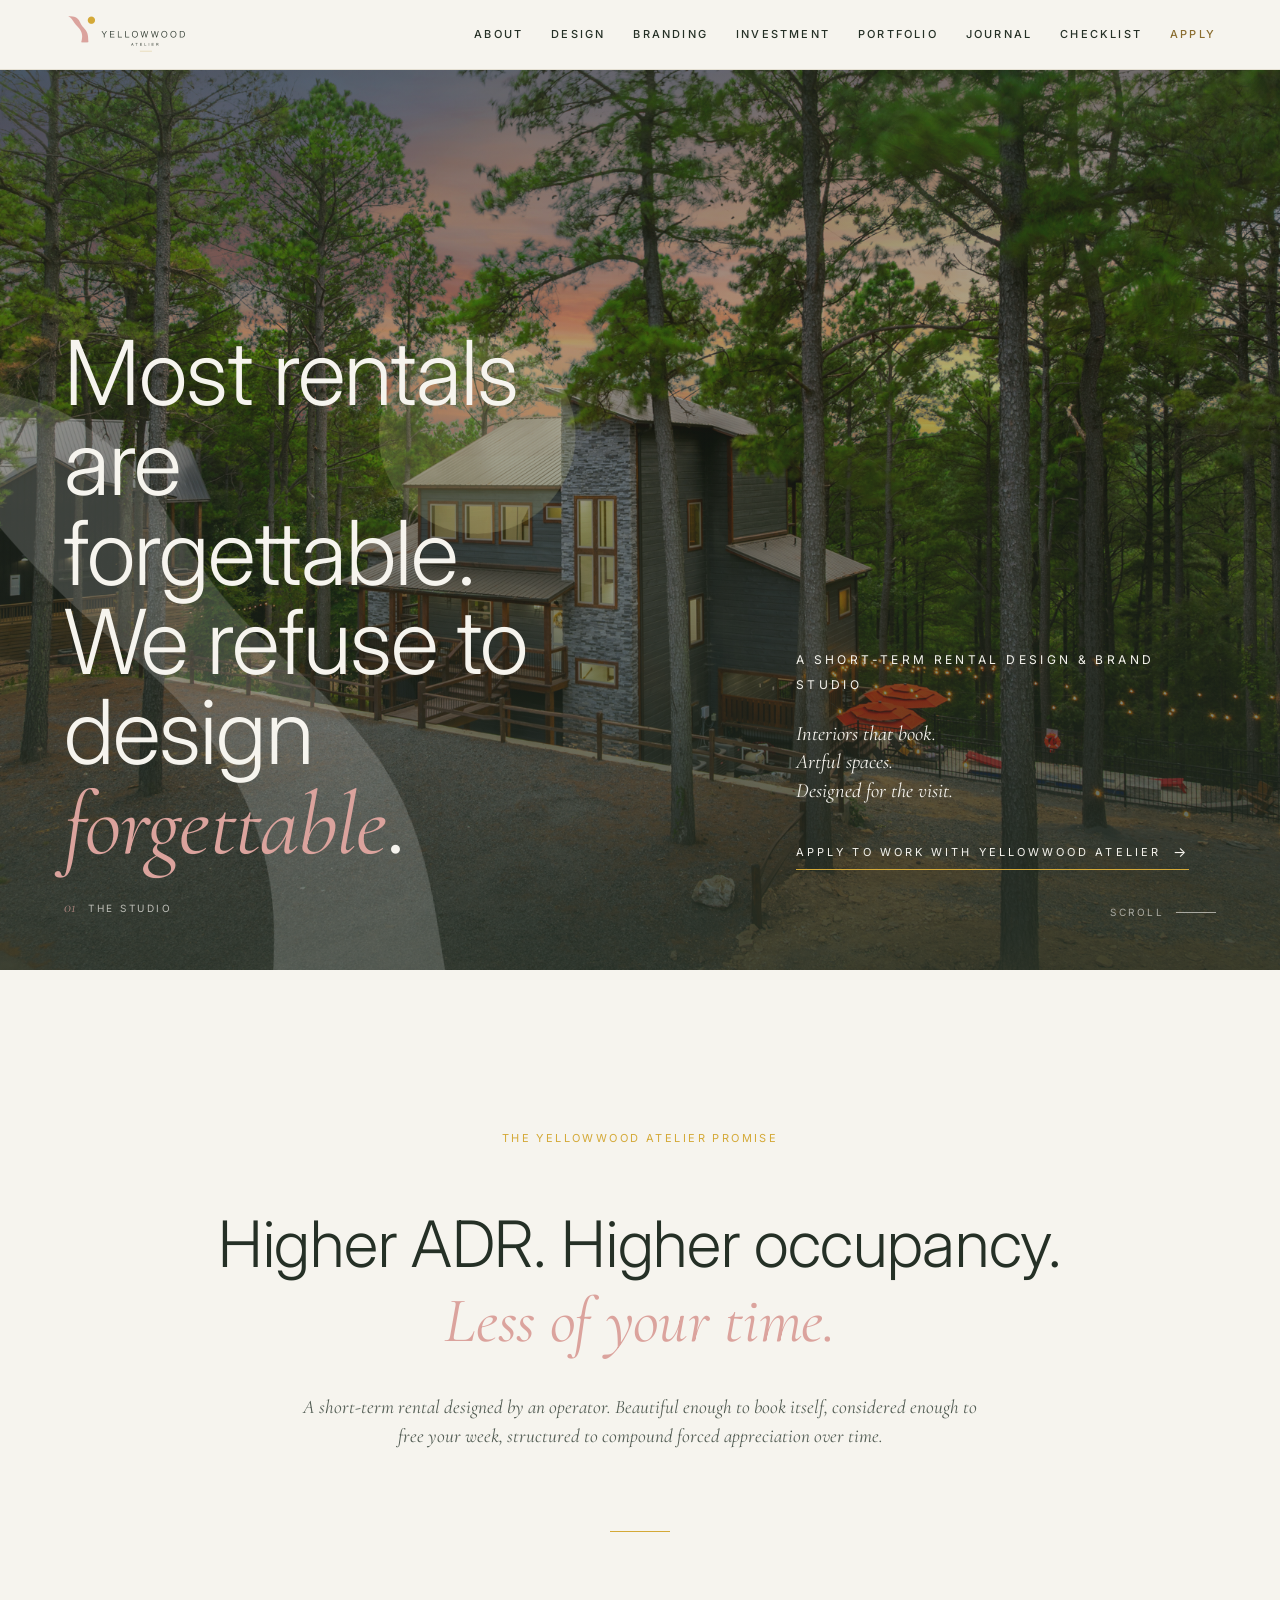
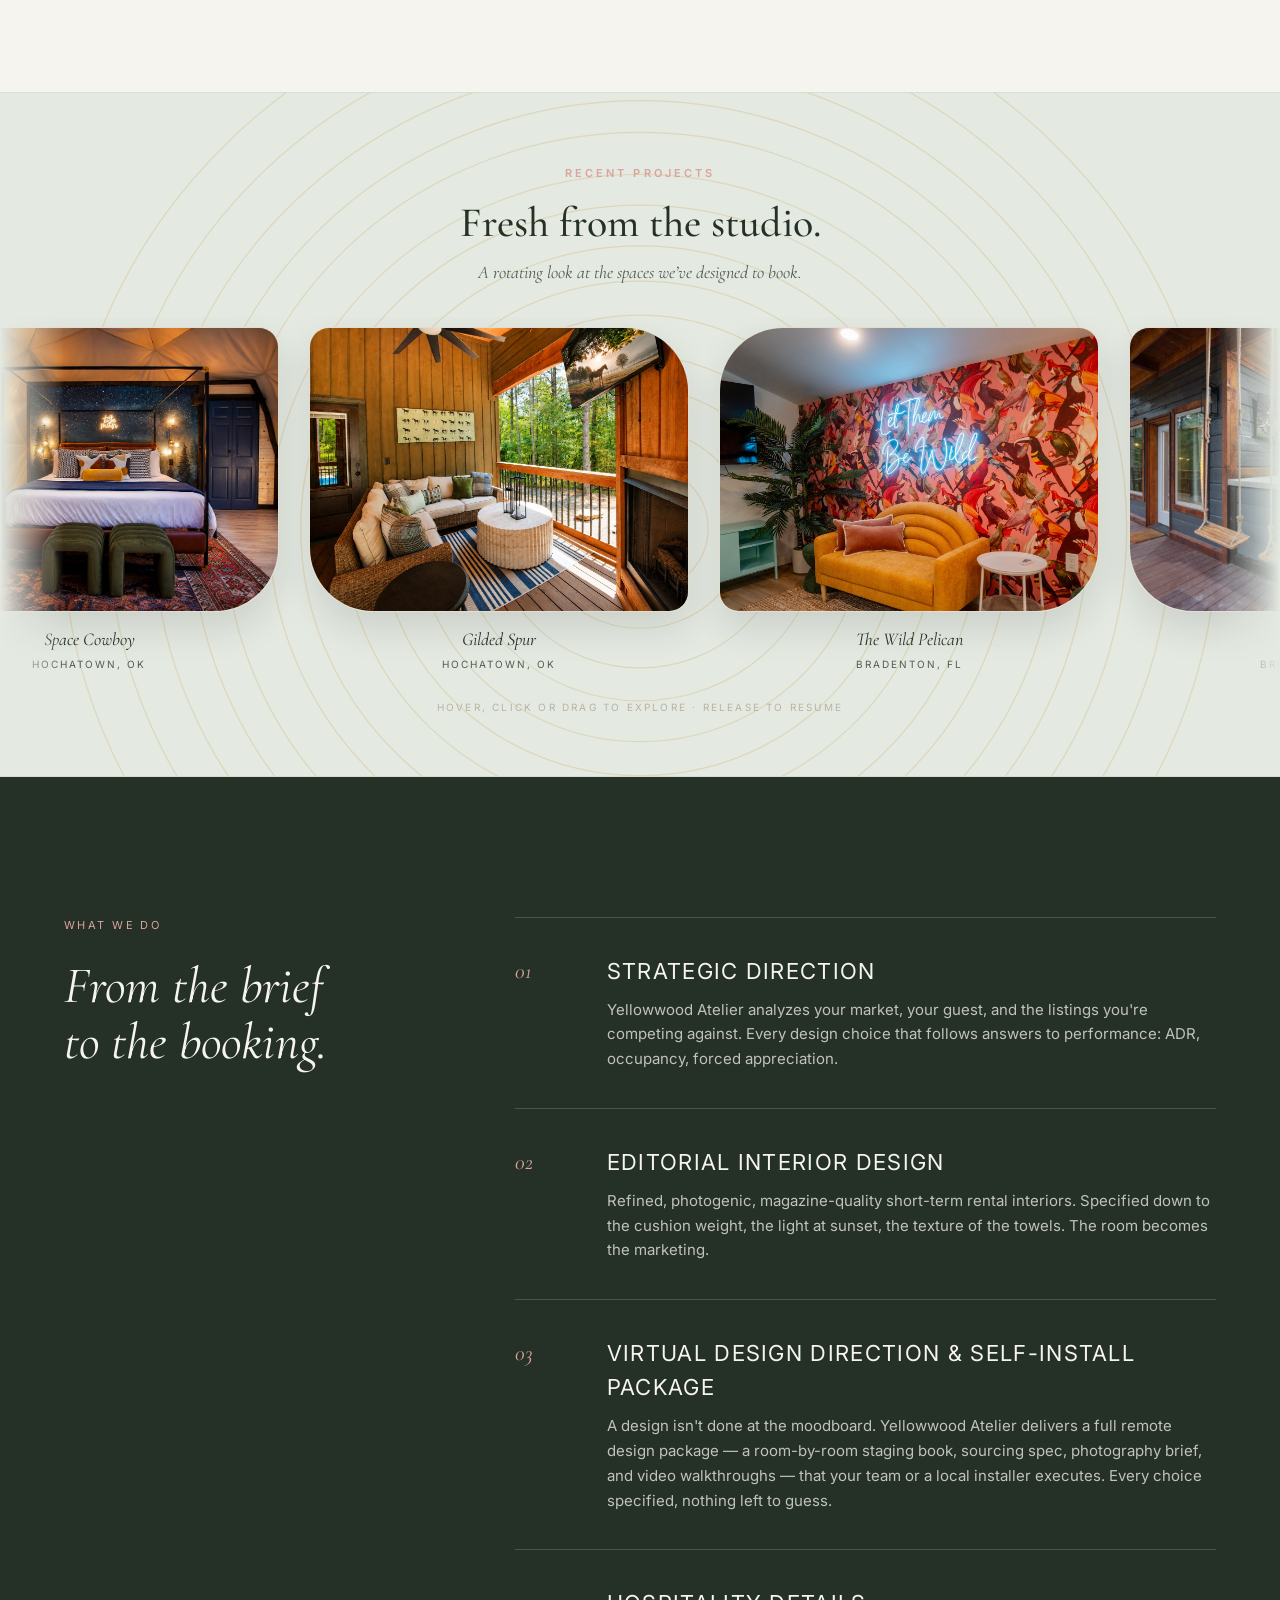
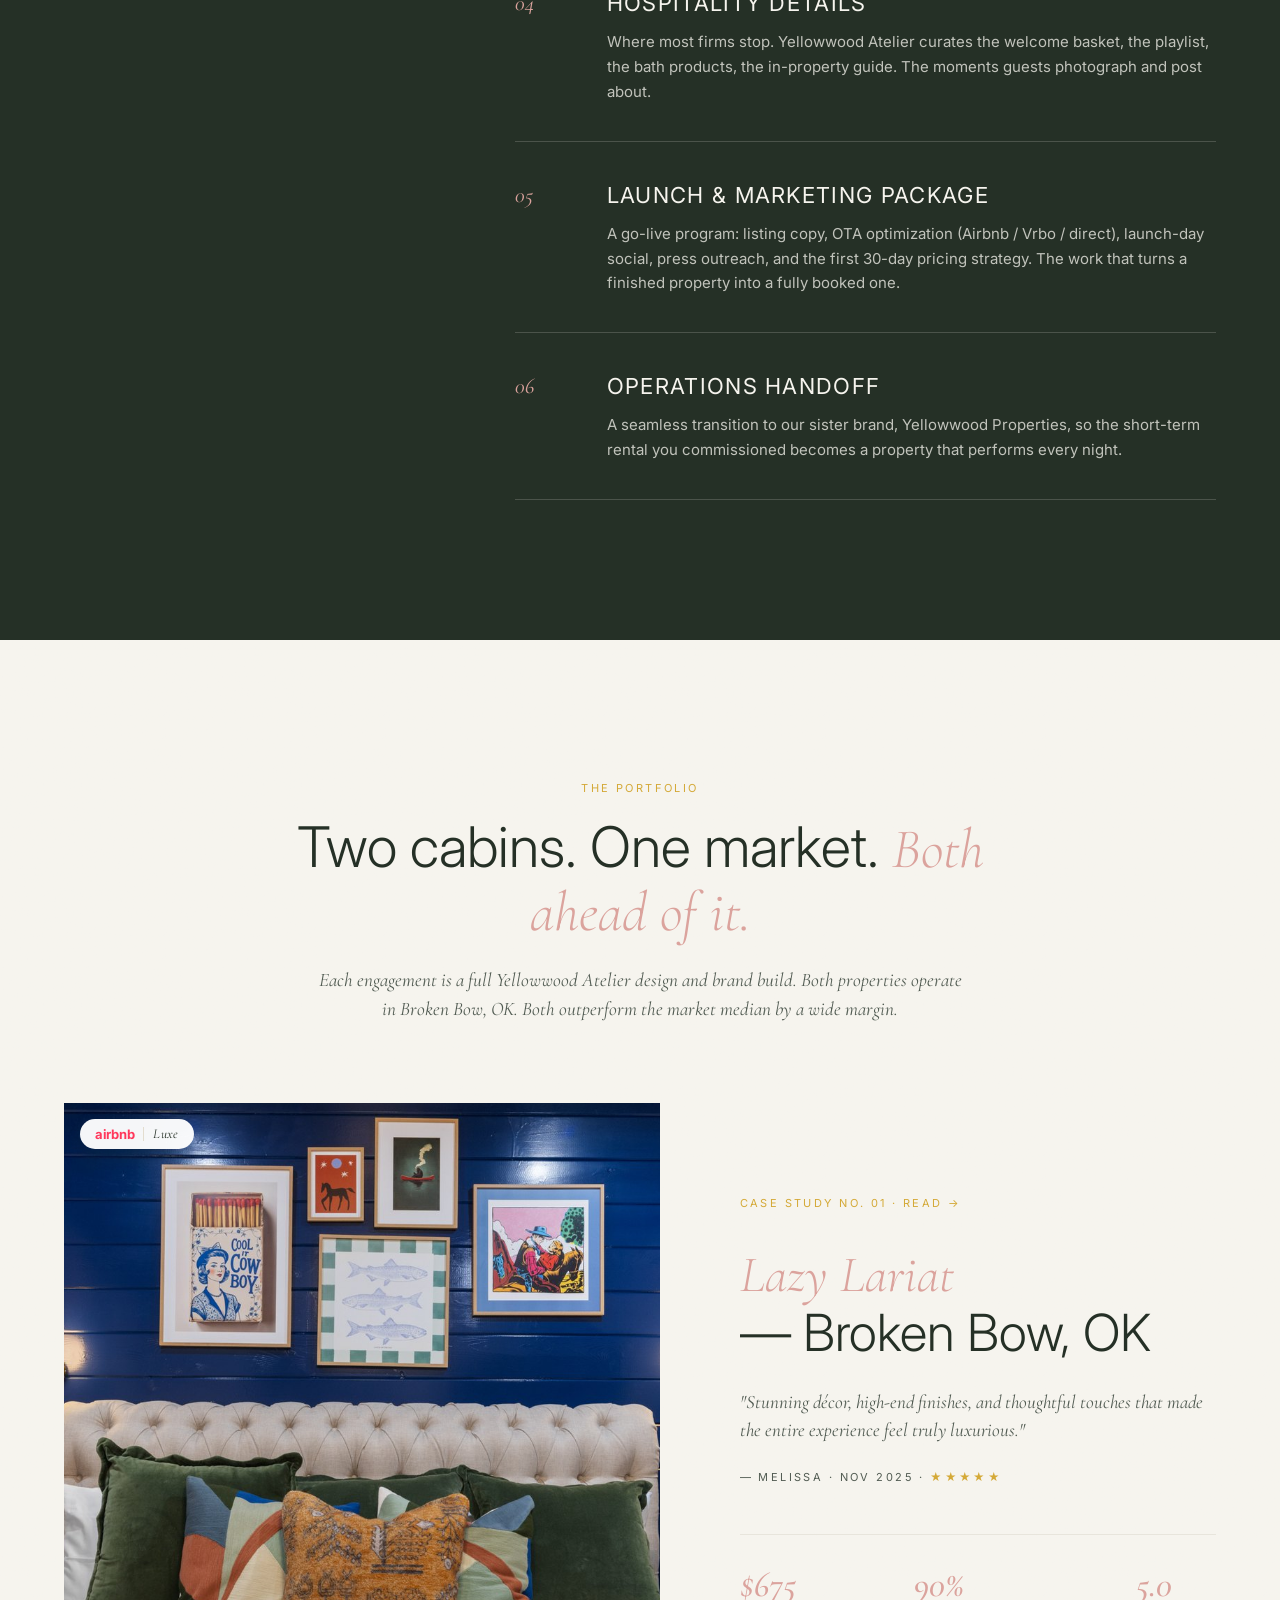
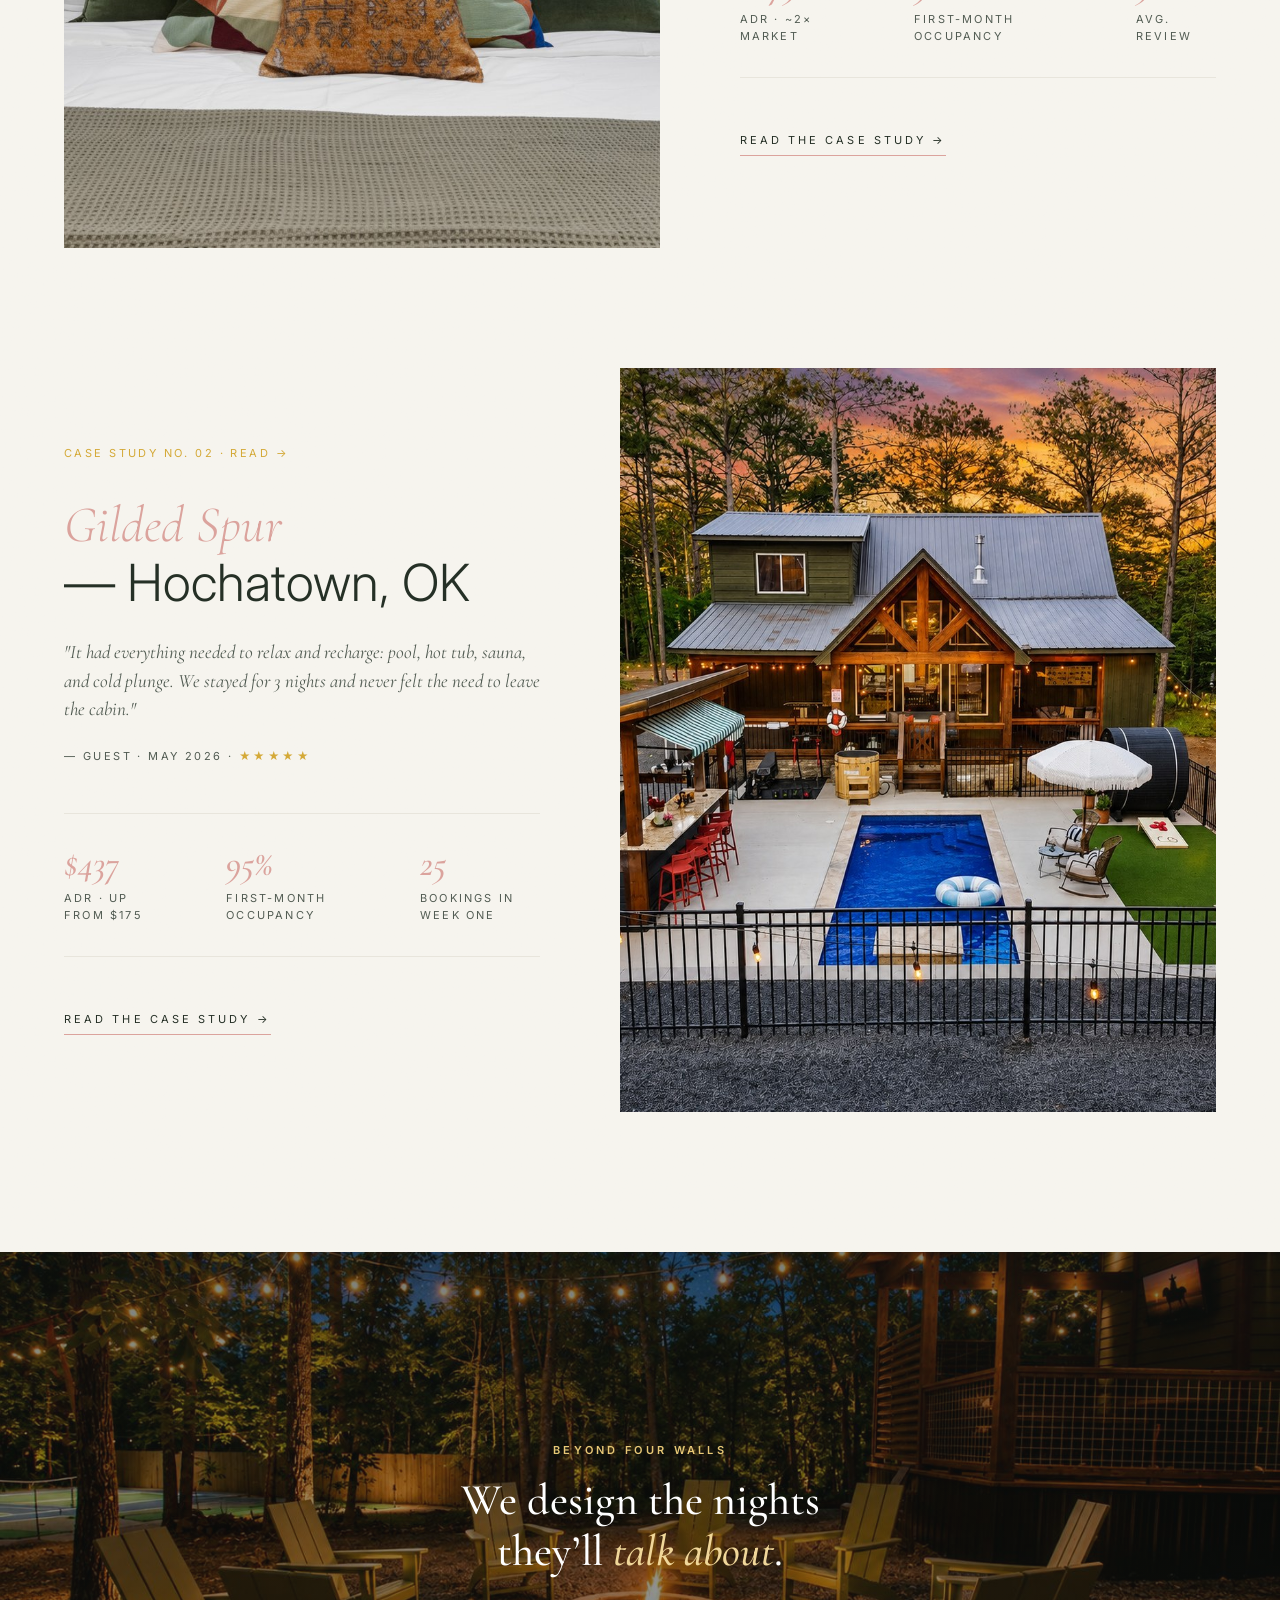
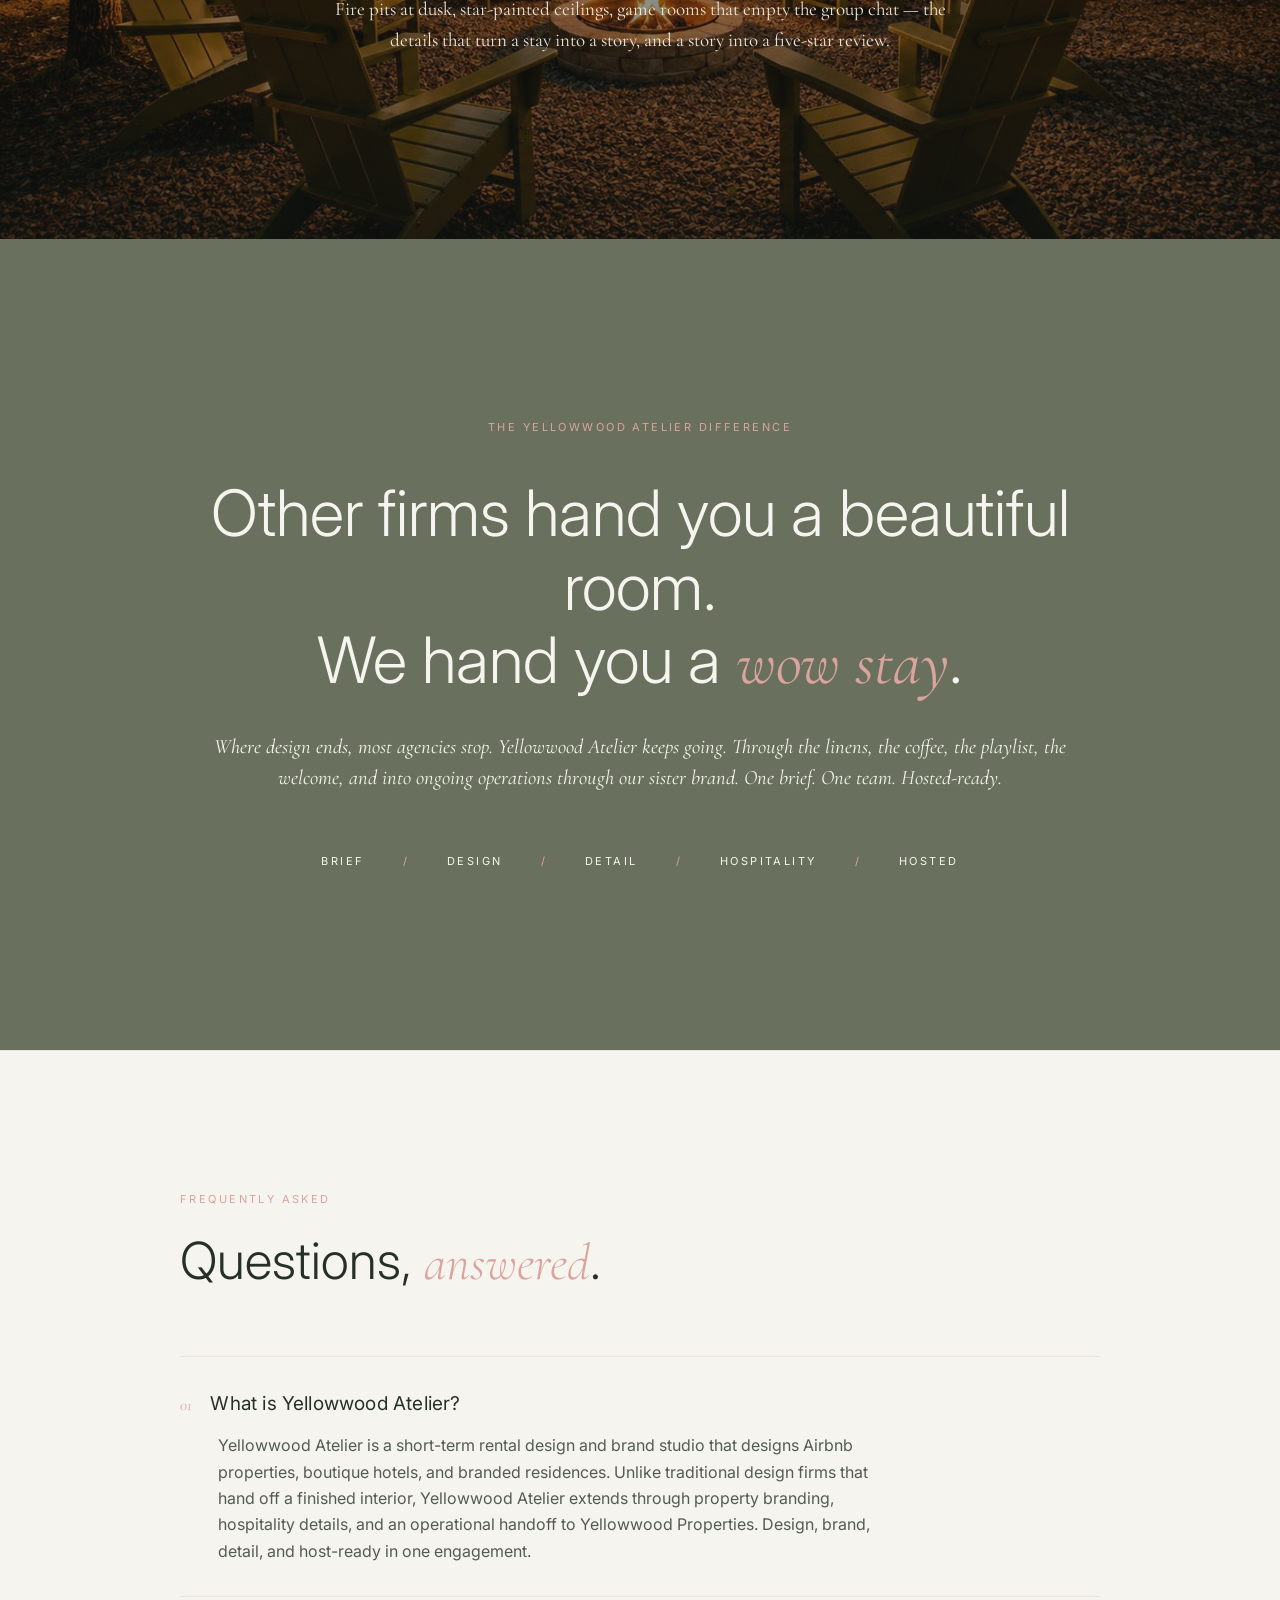
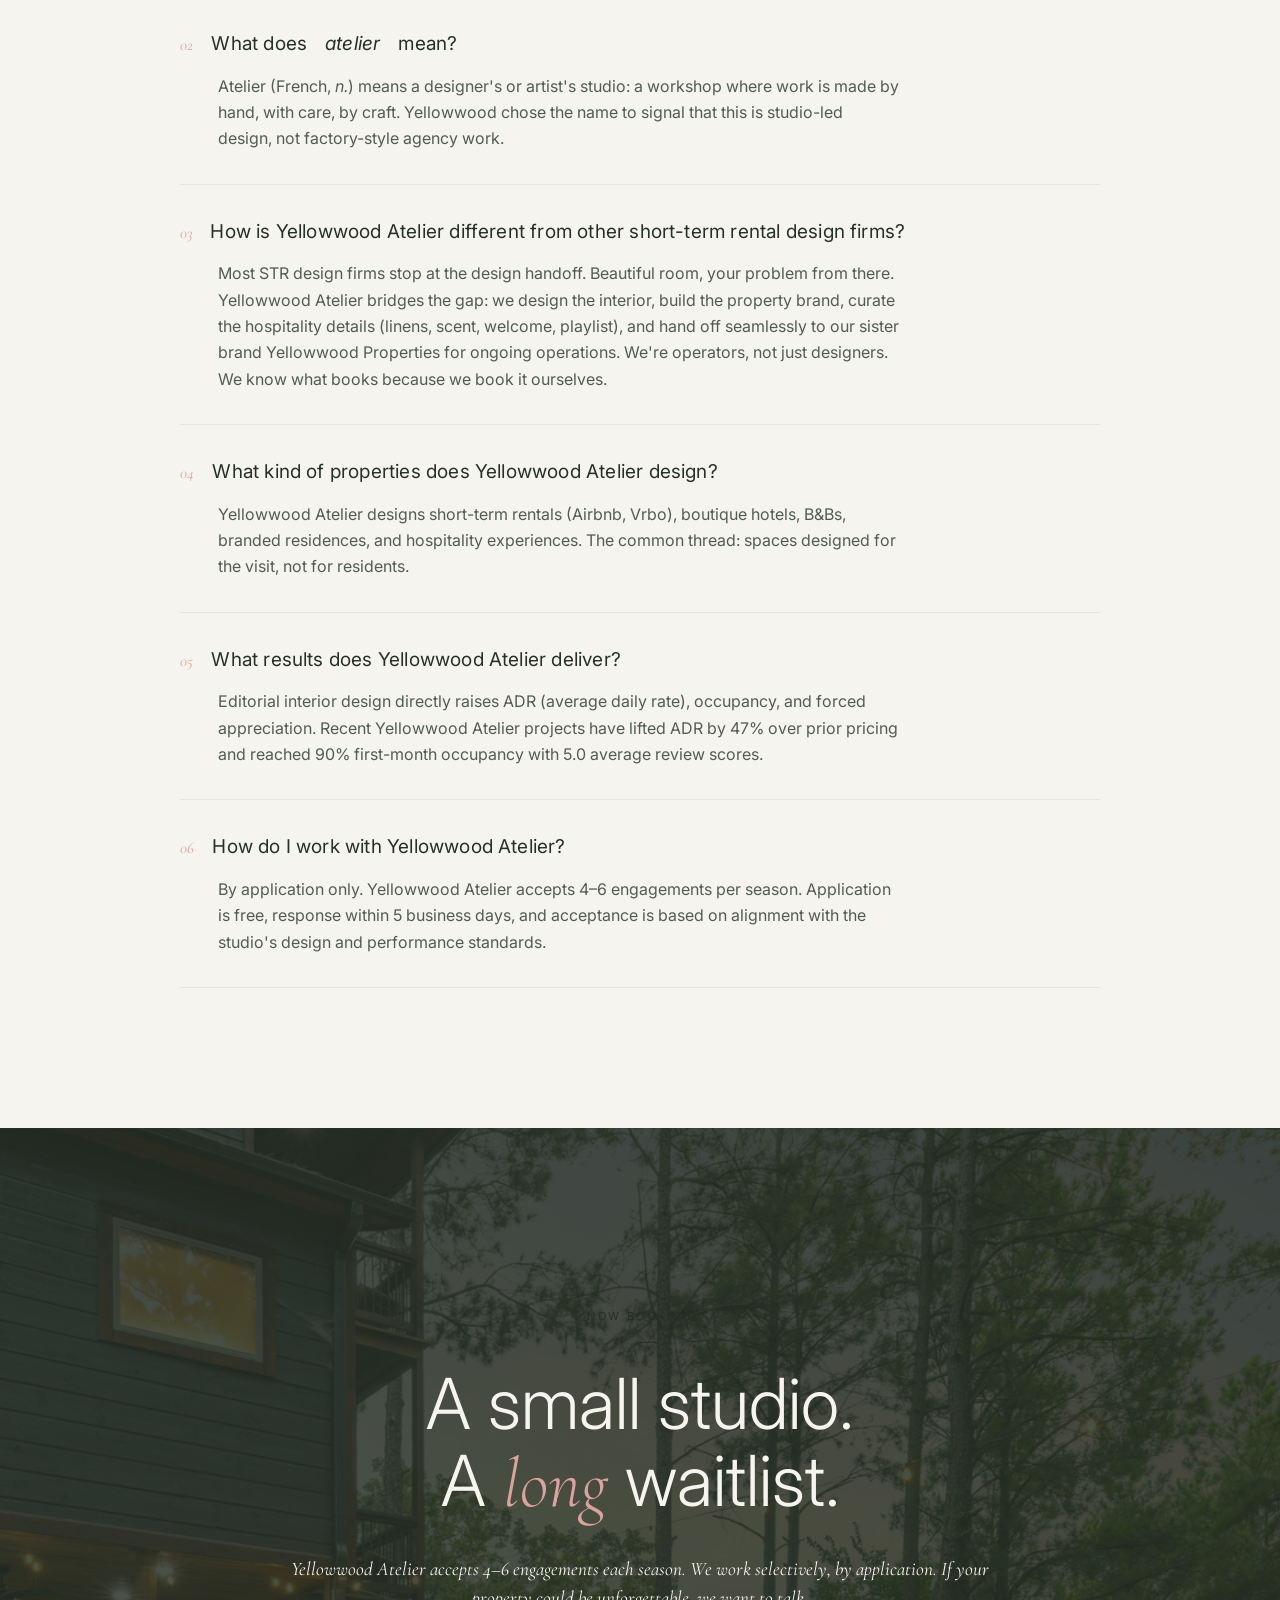
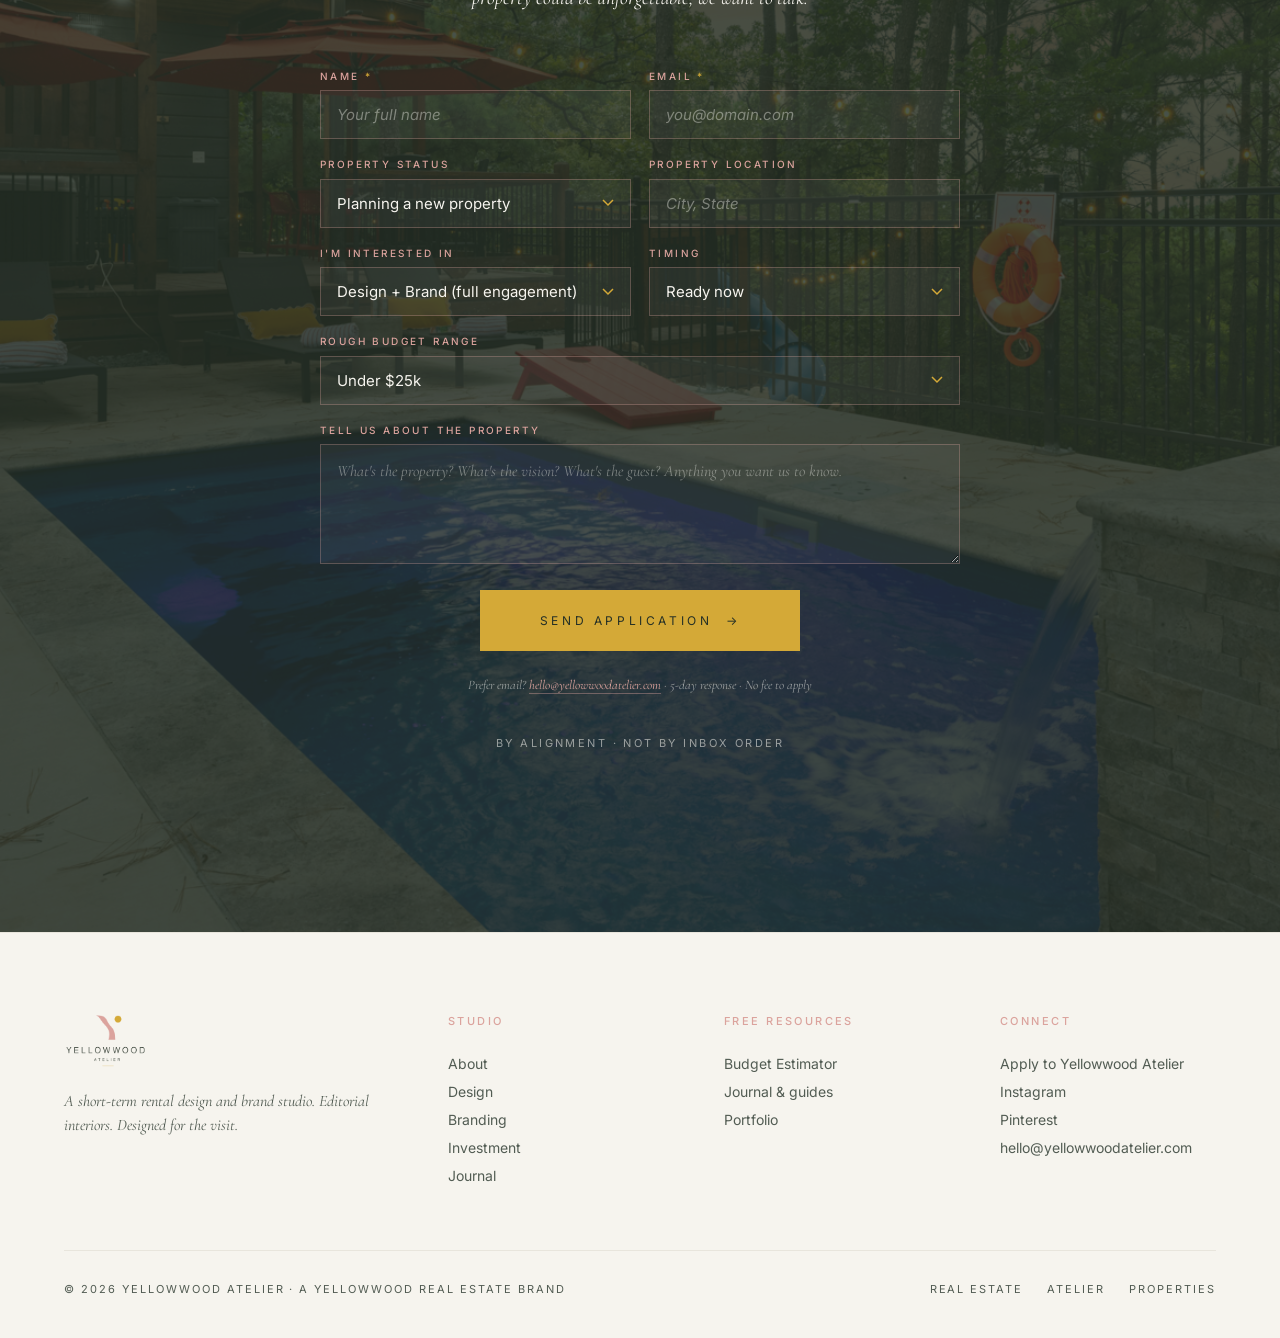
==== commit a1615b67: "Fix stretched logo in link-share thumbnail; cache-bust og image" ====
--- a/index.html
+++ b/index.html
@@ -17,14 +17,14 @@
 <meta property="og:description" content="A short-term rental design and brand studio that bridges design, hospitality, and operations. Editorial interiors that book. By application only."/>
 <meta property="og:type" content="website"/>
 <meta property="og:url" content="https://yellowwoodatelier.com/"/>
-<meta property="og:image" content="https://yellowwoodatelier.com/assets/og-card.jpg"/>
+<meta property="og:image" content="https://yellowwoodatelier.com/assets/og-card.jpg?v=2"/>
 <meta property="og:site_name" content="Yellowwood Atelier"/>
 <meta property="og:locale" content="en_US"/>
 
 <meta name="twitter:card" content="summary_large_image"/>
 <meta name="twitter:title" content="Yellowwood Atelier — Short-Term Rental Design & Brand Studio"/>
 <meta name="twitter:description" content="Editorial interiors. Designed for the visit. By application only."/>
-<meta name="twitter:image" content="https://yellowwoodatelier.com/assets/og-card.jpg"/>
+<meta name="twitter:image" content="https://yellowwoodatelier.com/assets/og-card.jpg?v=2"/>
 
 <!-- ─── JSON-LD STRUCTURED DATA (SEO + LLM/AEO optimization) ───── -->
 <script type="application/ld+json">
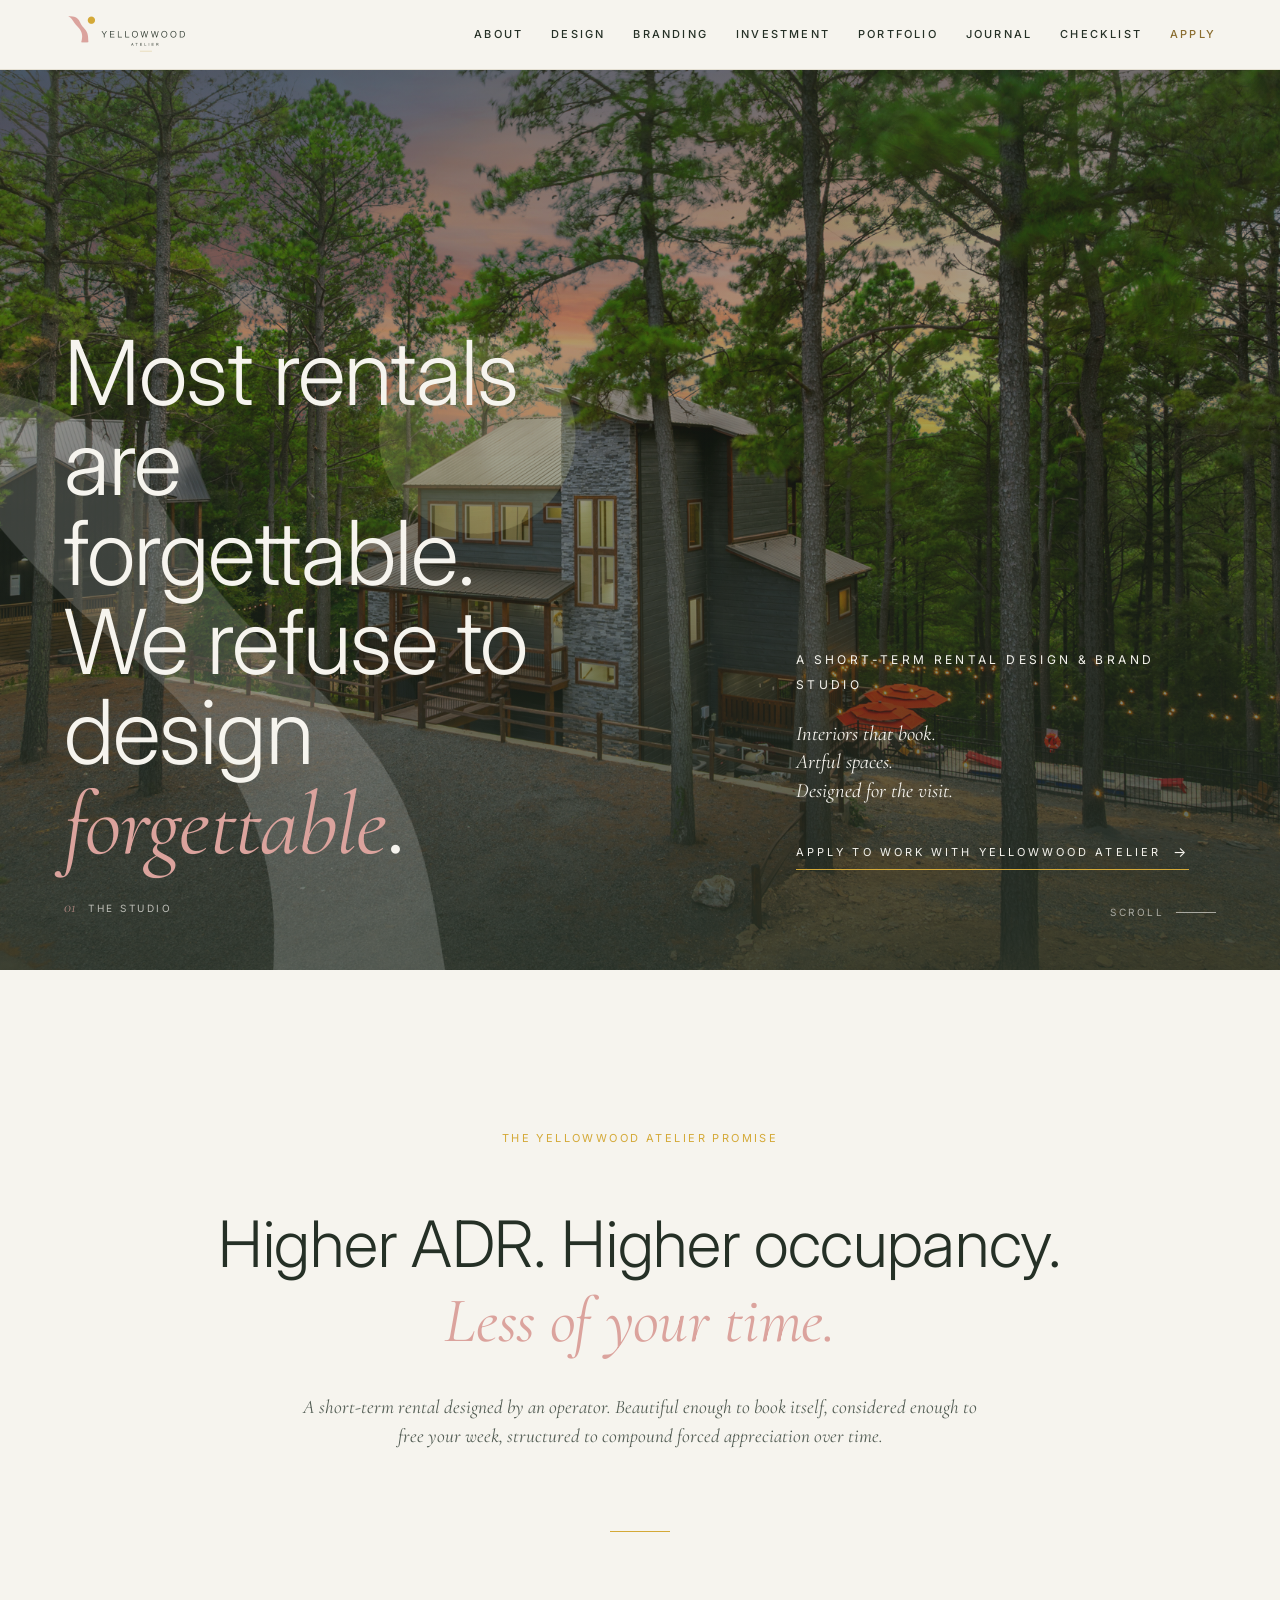
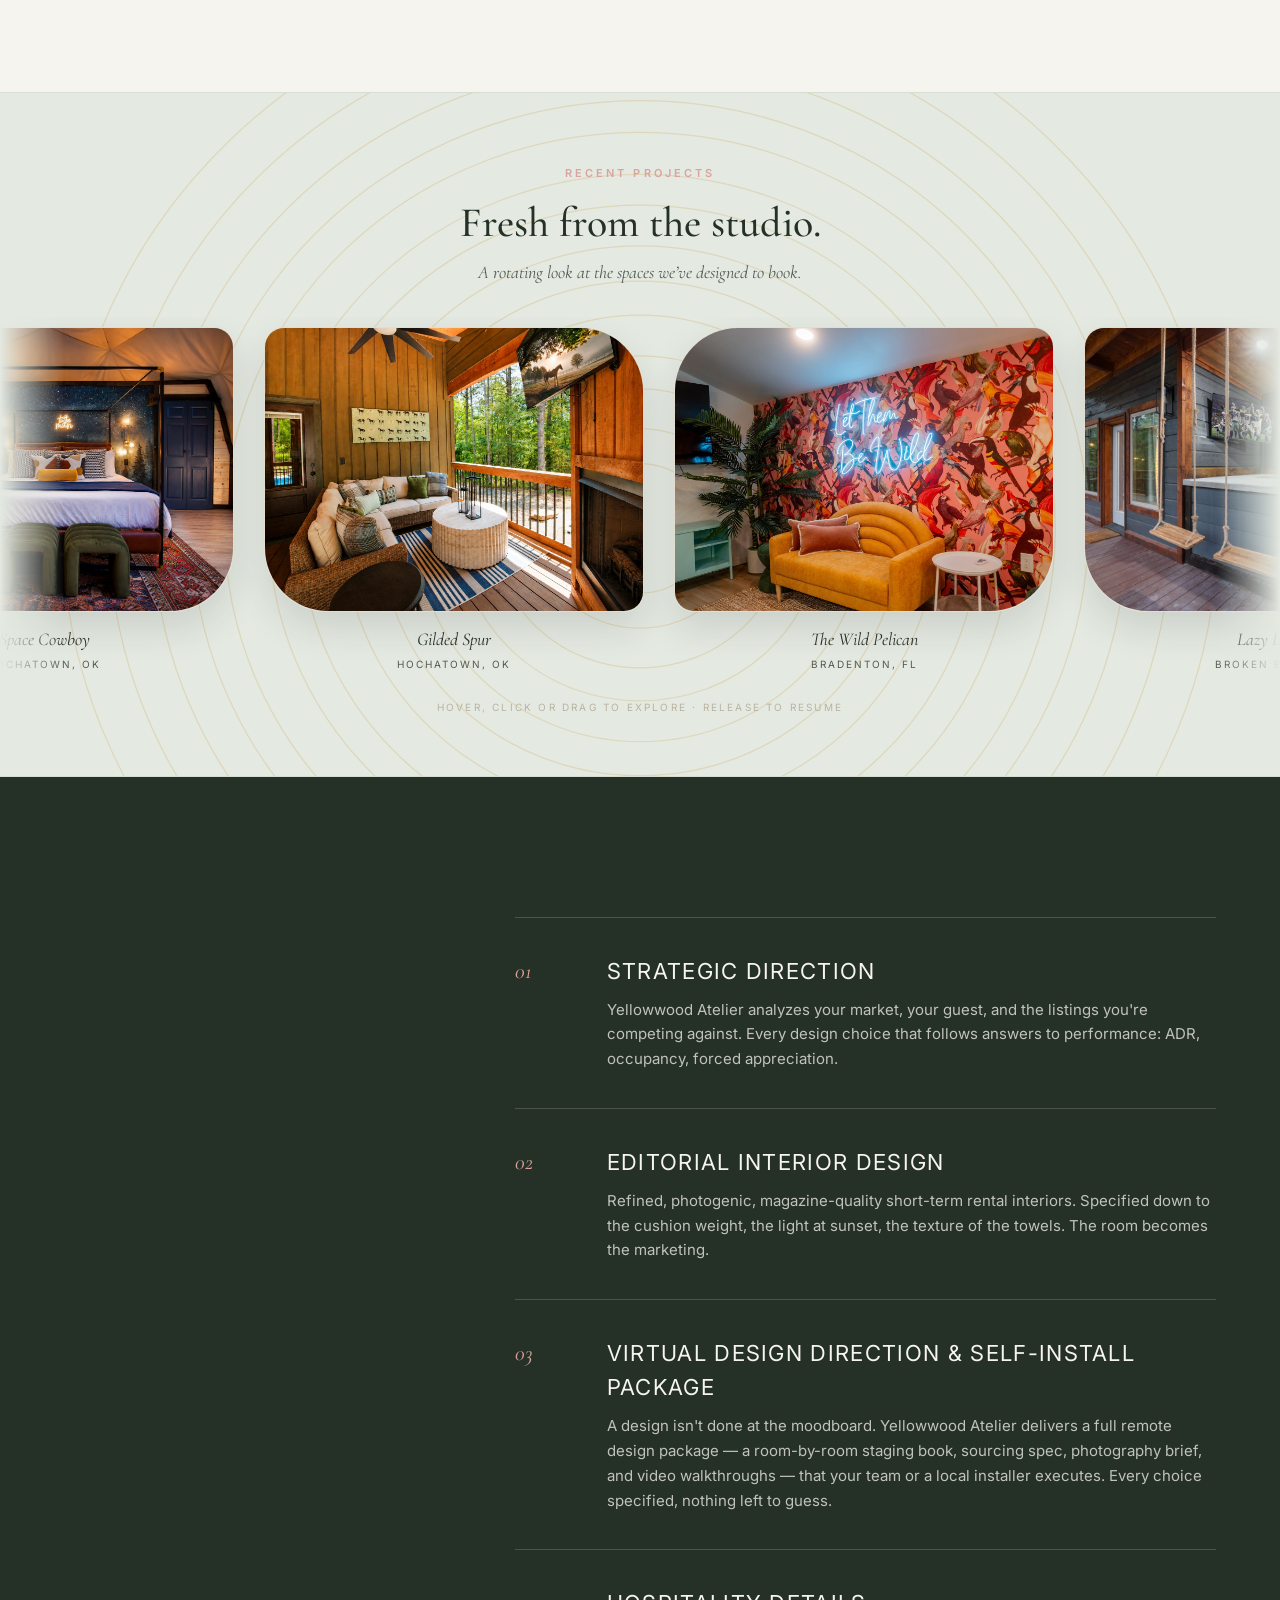
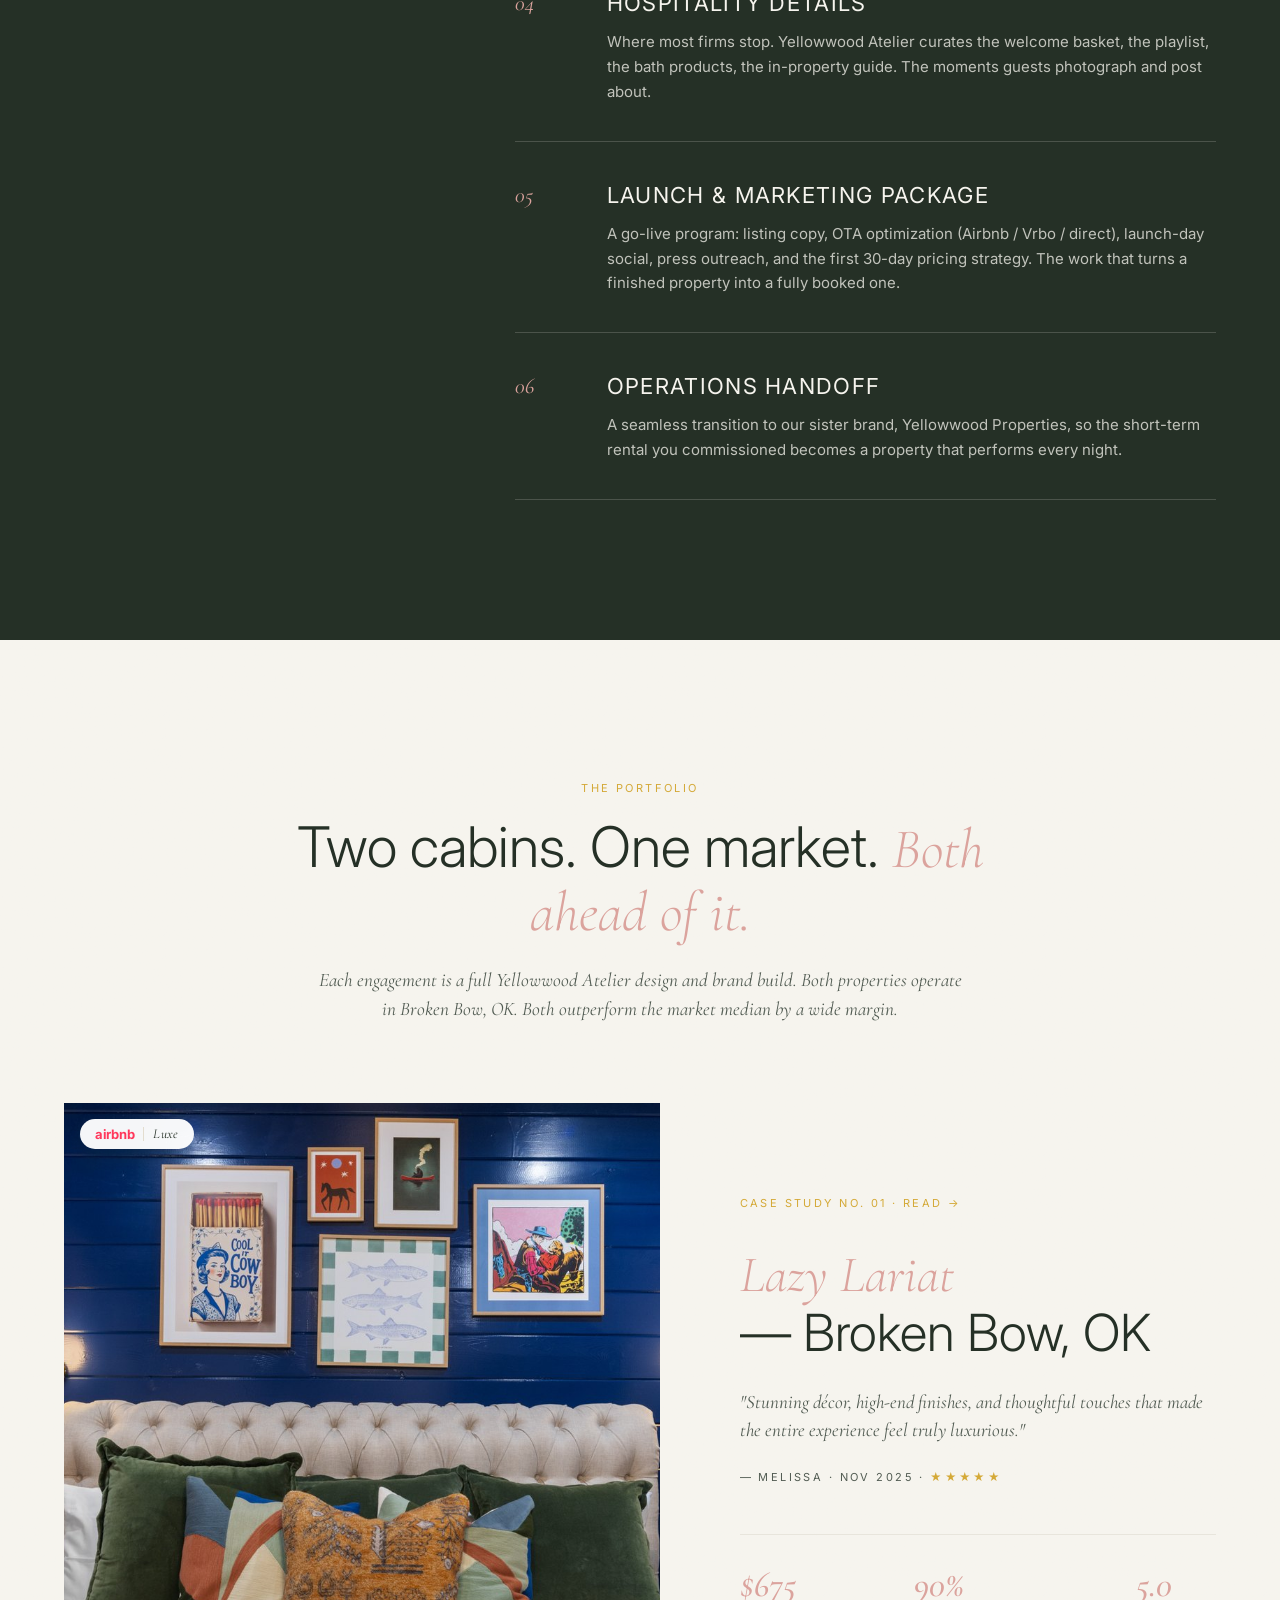
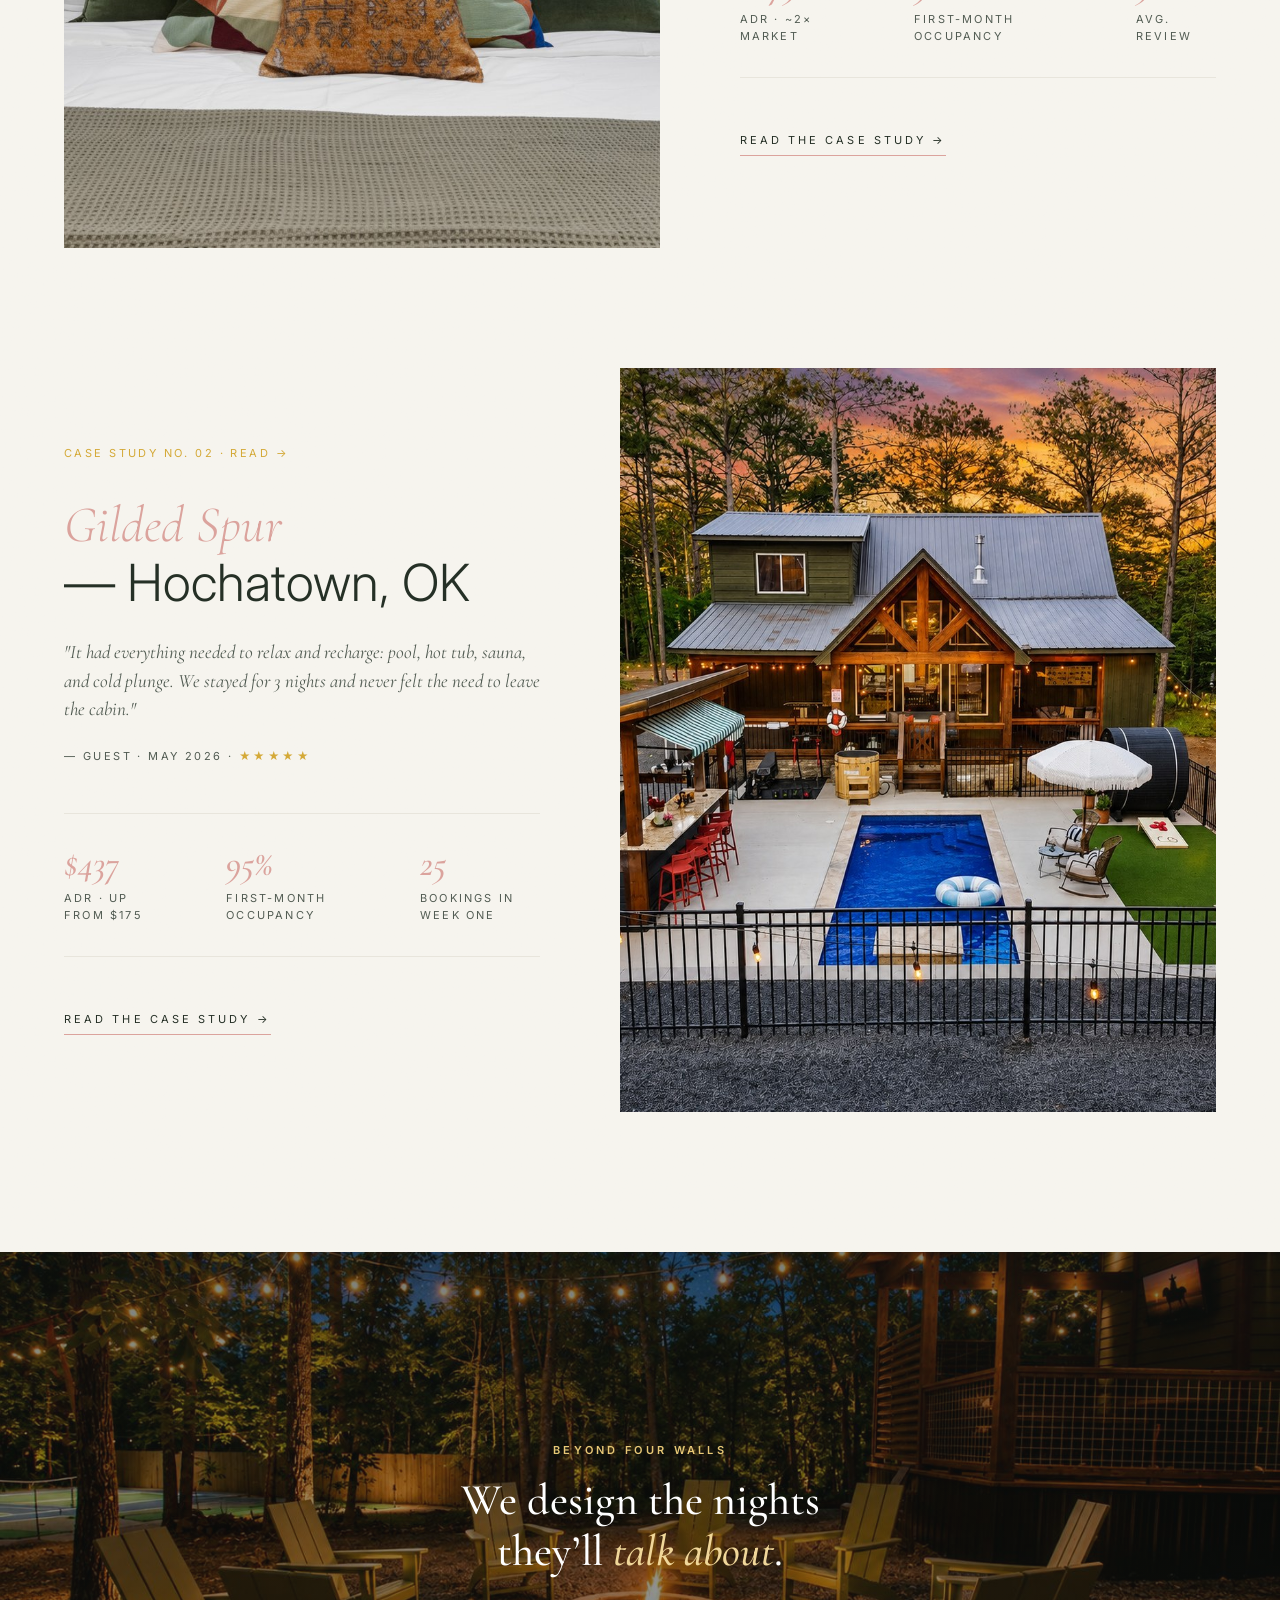
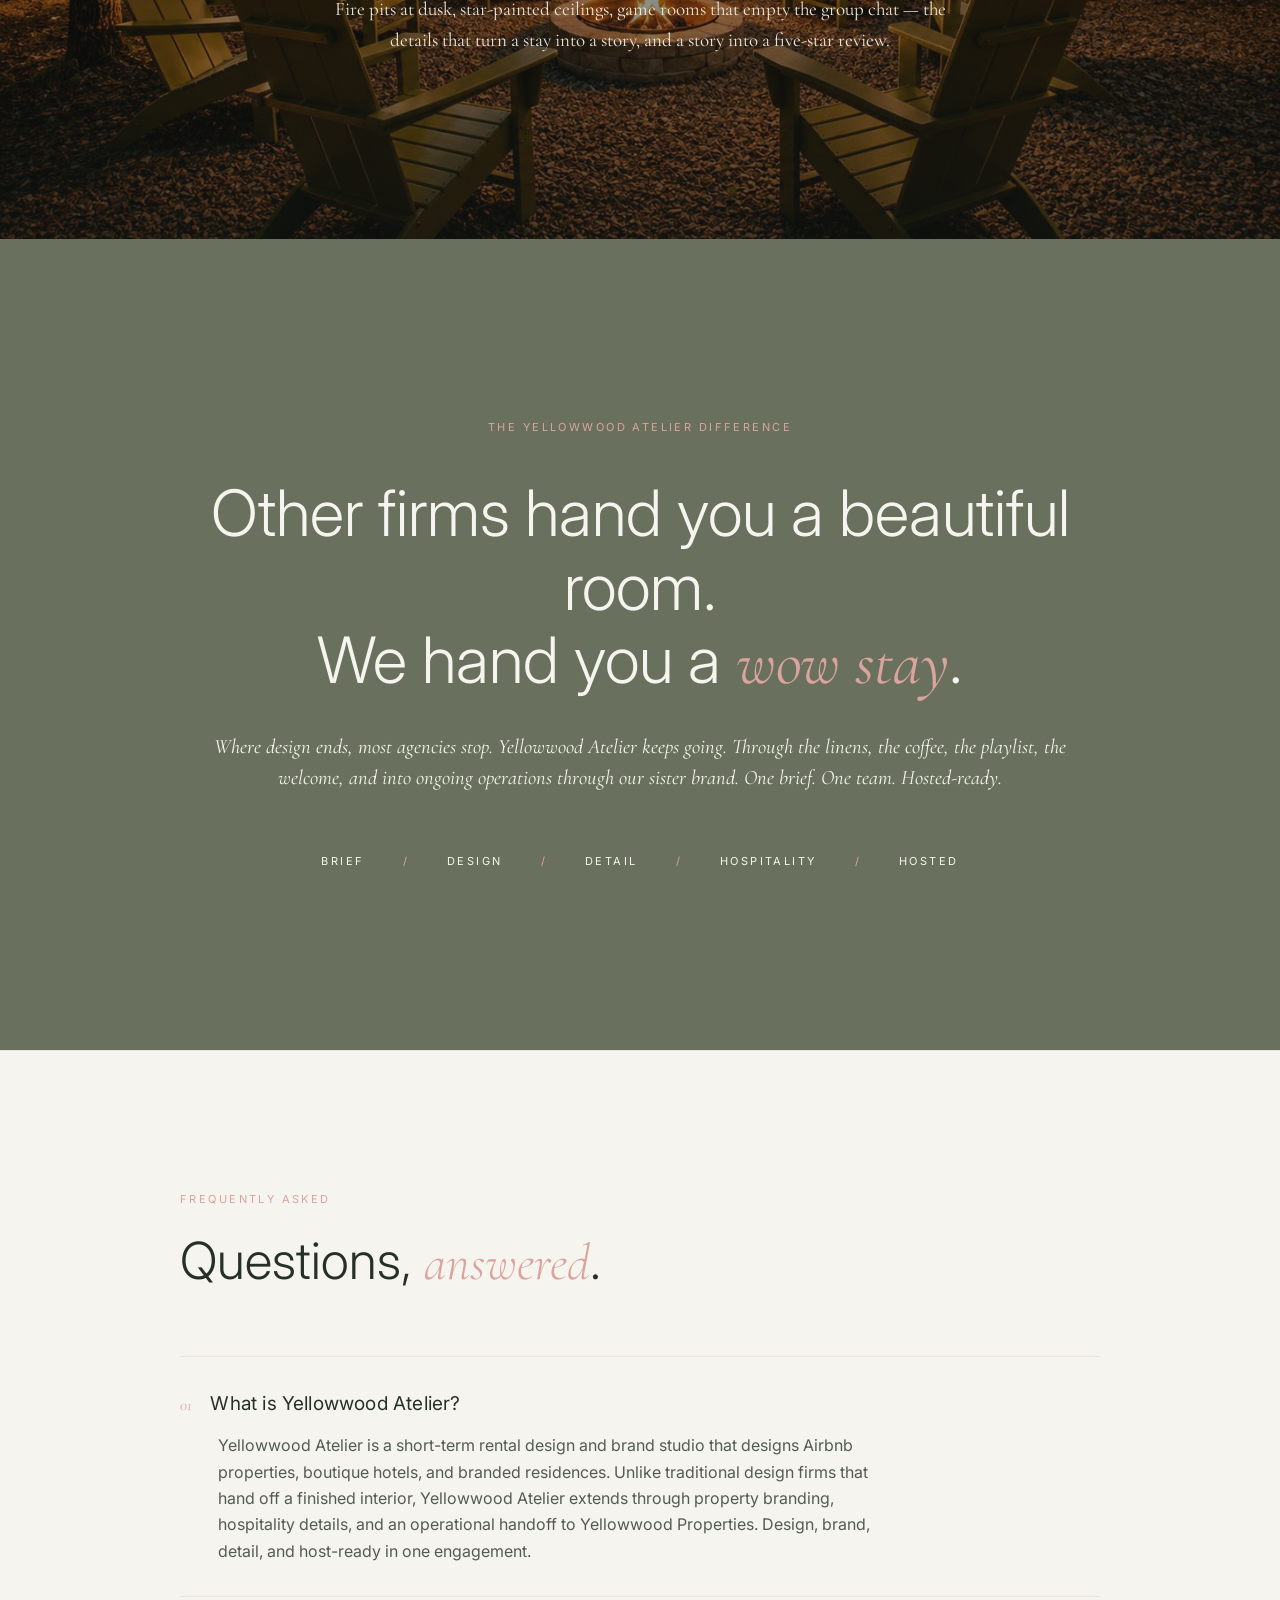
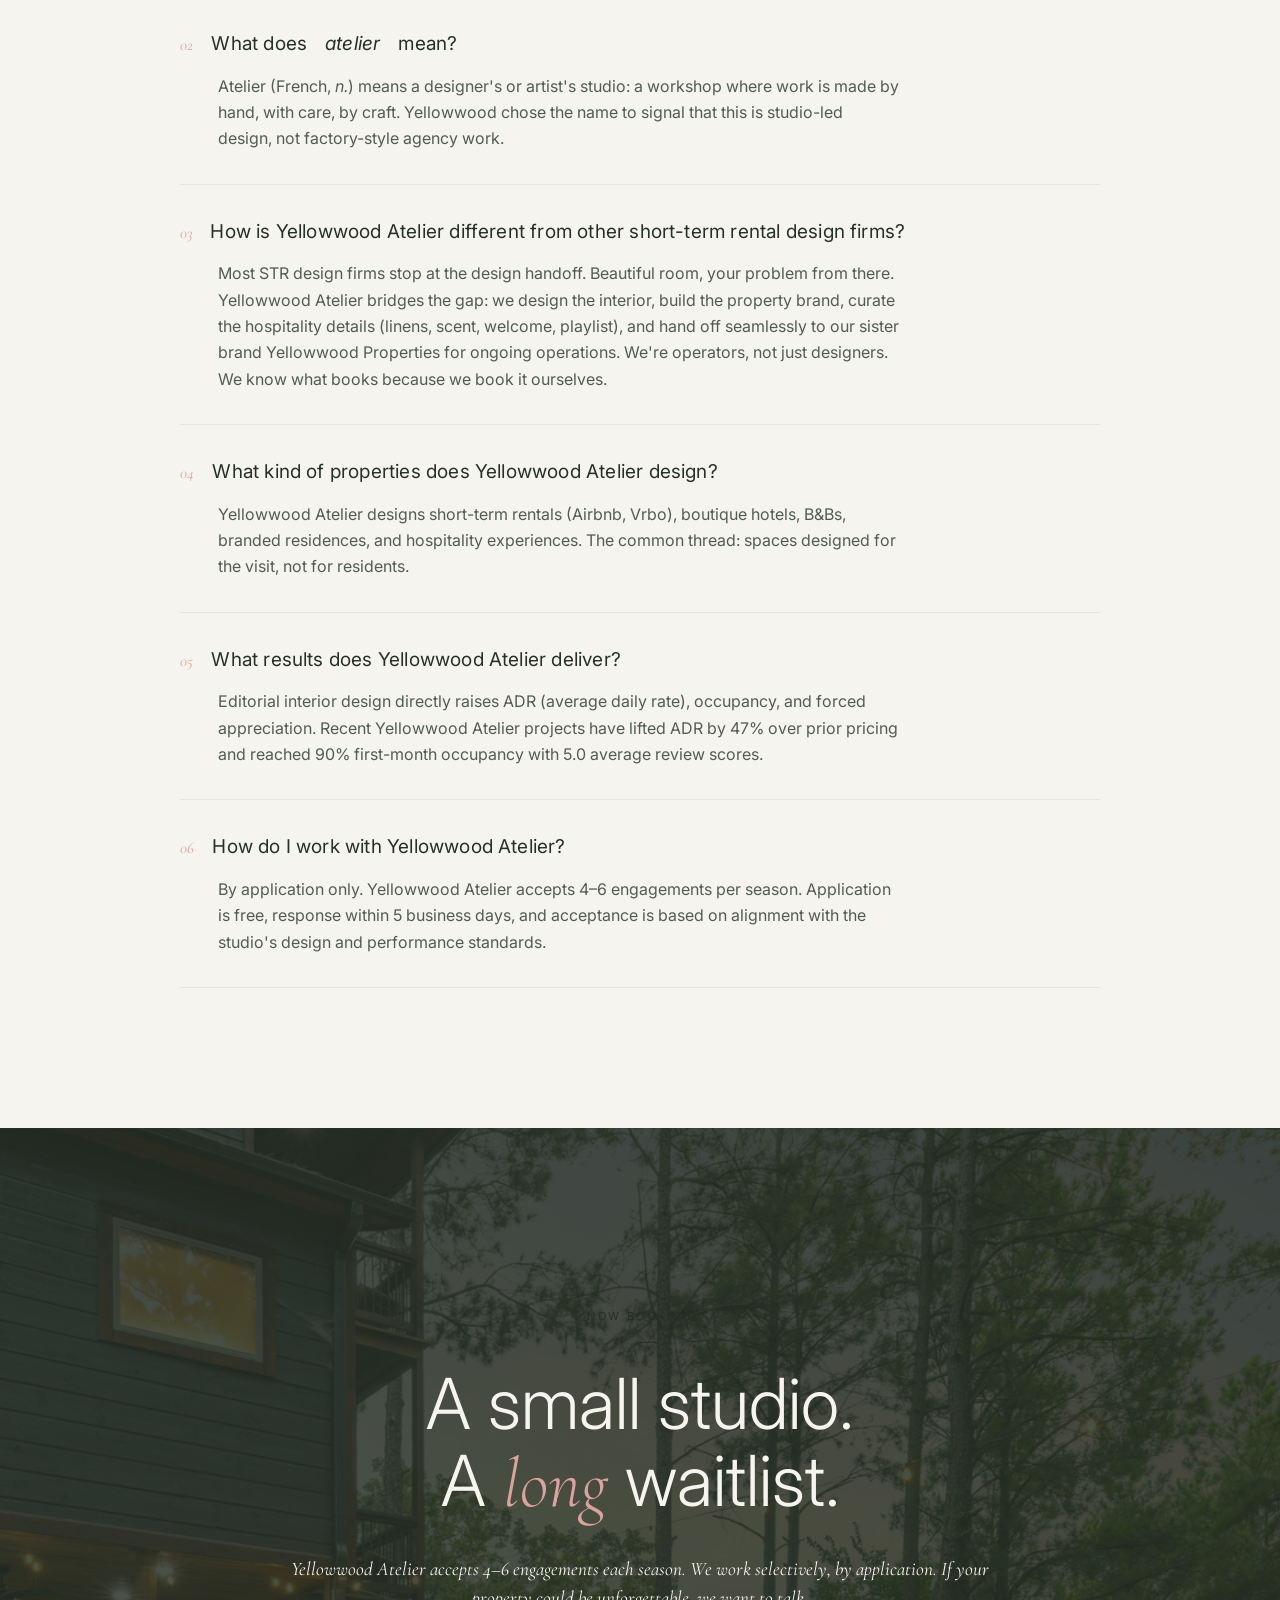
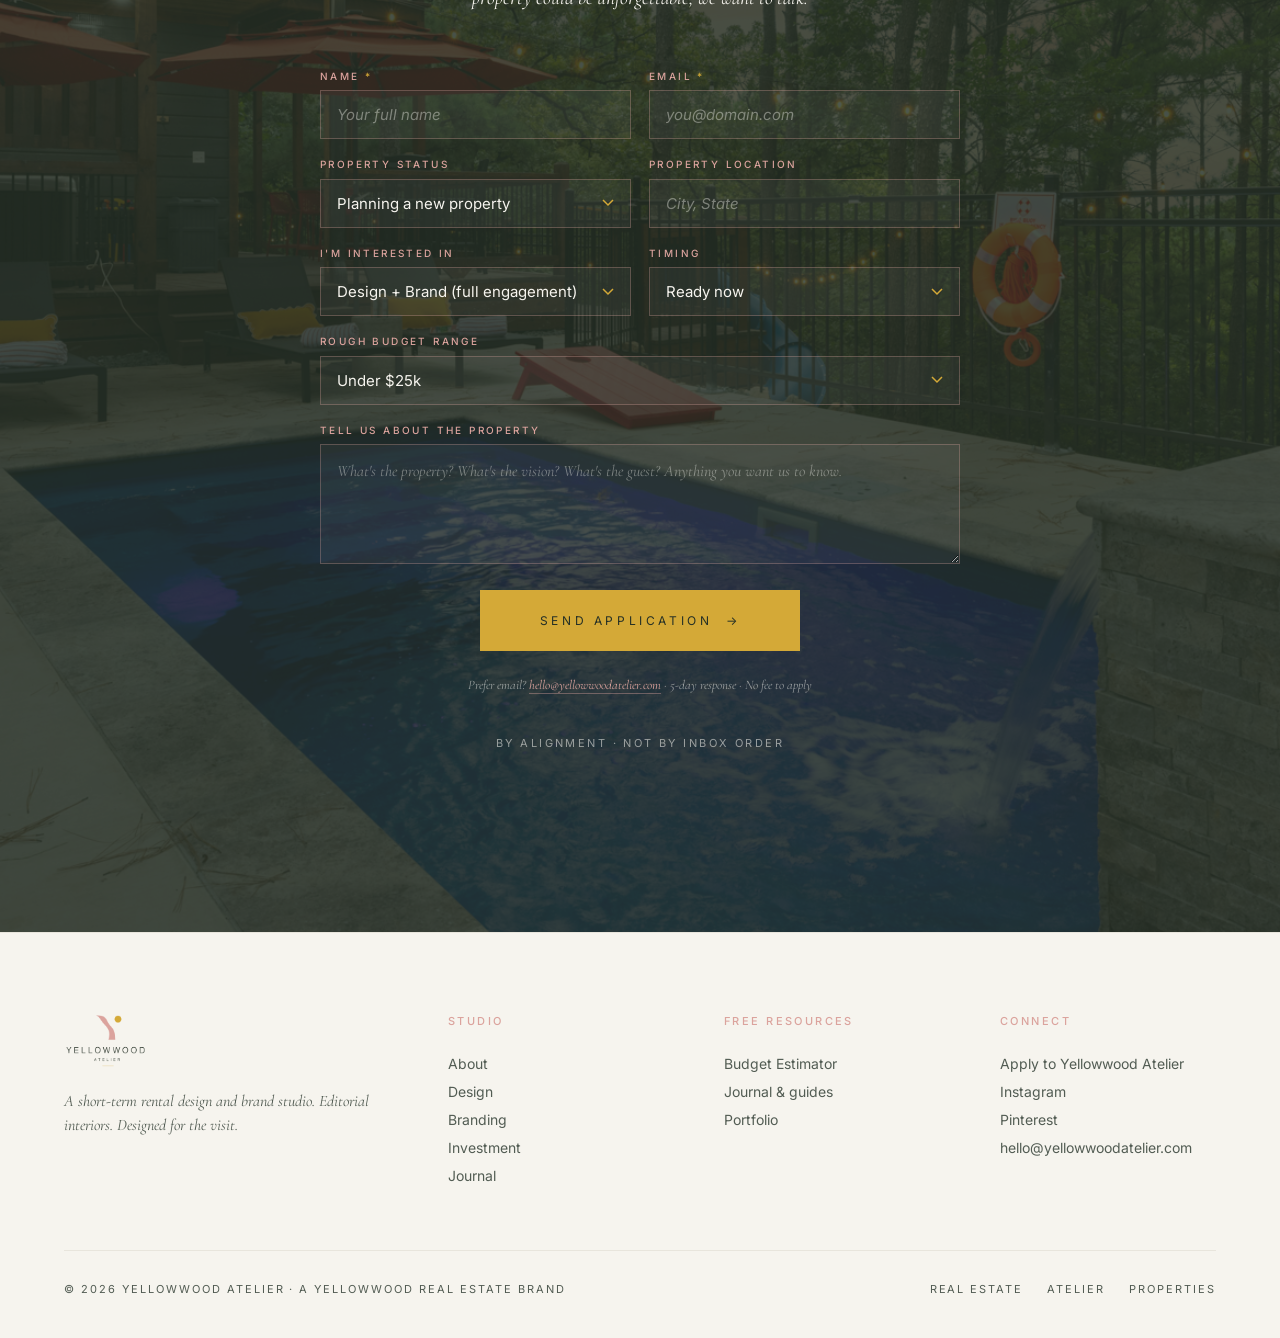
==== commit 70cbeb49: "Add HubSpot tracking to all pages; attribute checklist sign-ups to visitor" ====
--- a/index.html
+++ b/index.html
@@ -1347,6 +1347,8 @@
 }
 @media print{.yw-nav{display:none}}
 </style>
+  <!-- HubSpot tracking (Yellowwood Atelier, portal 246883965) -->
+  <script type="text/javascript" id="hs-script-loader" async defer src="//js-na2.hs-scripts.com/246883965.js"></script>
 </head>
 <body>
 
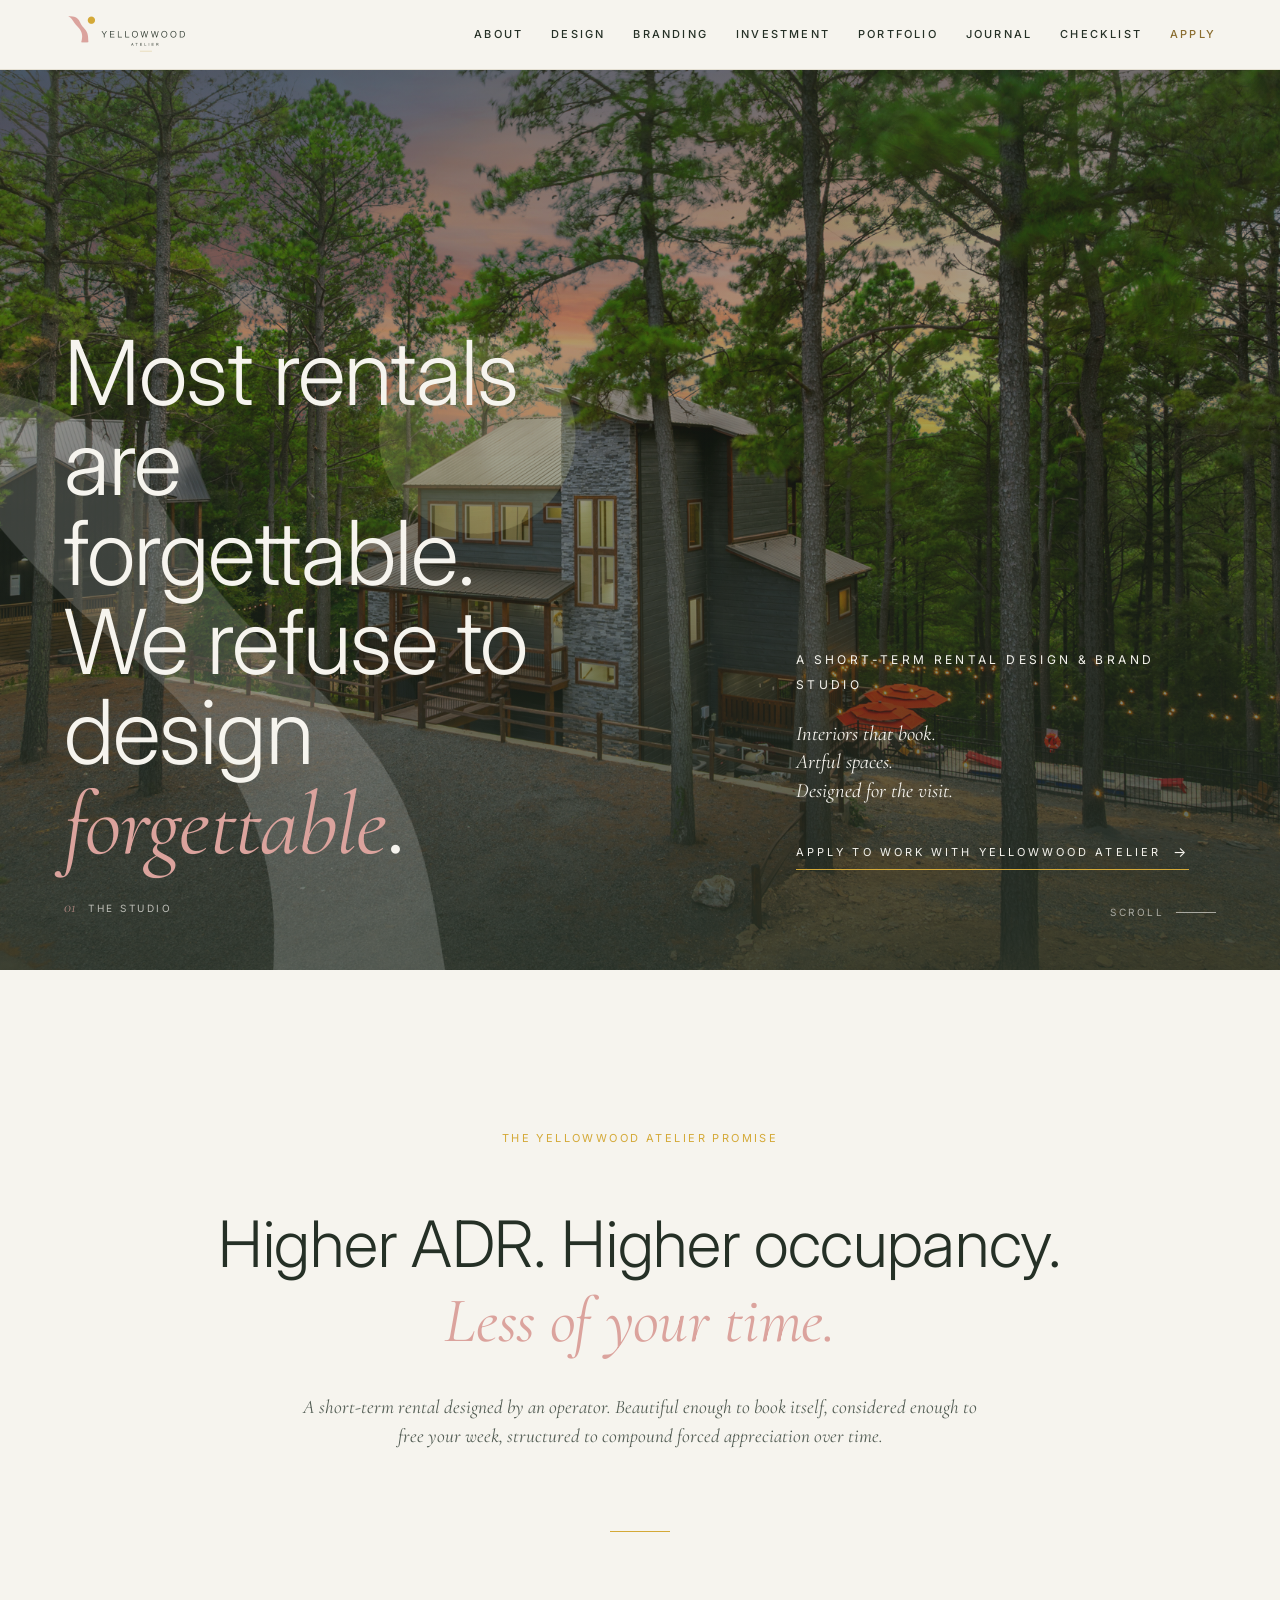
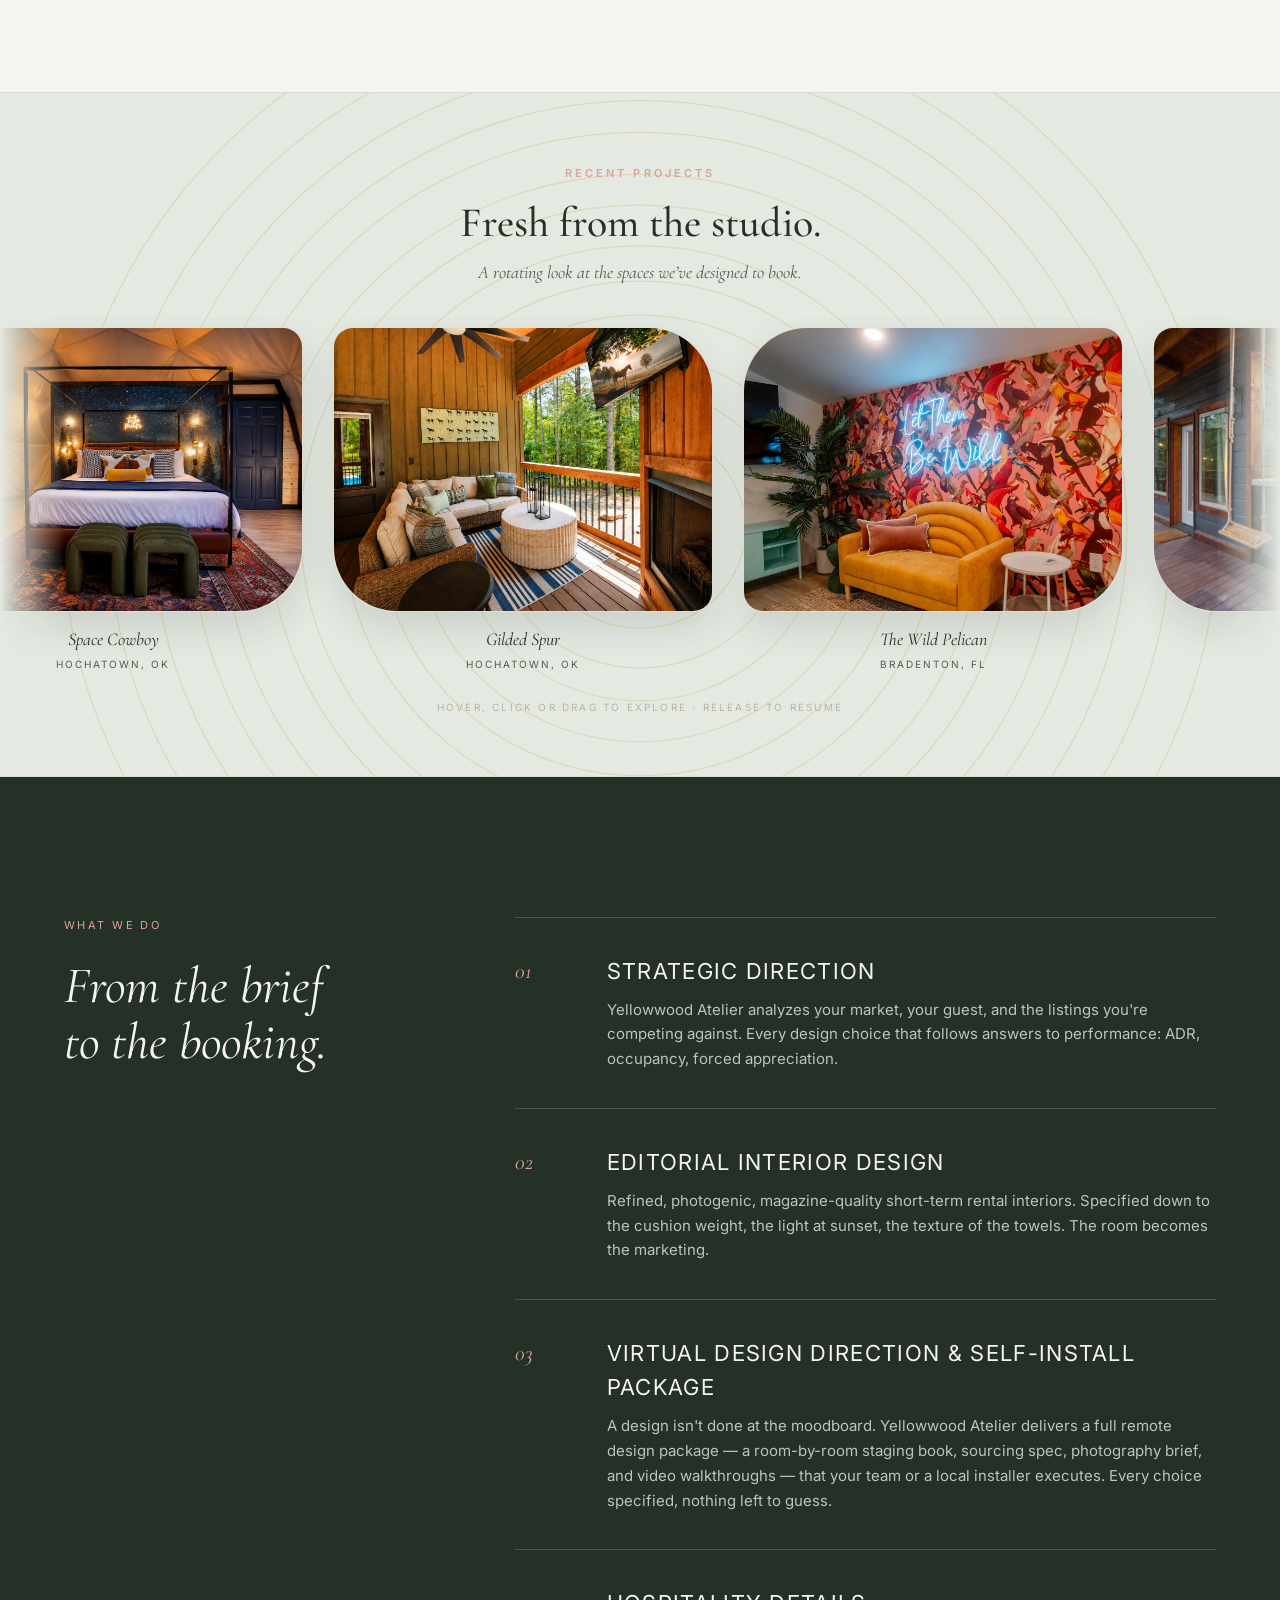
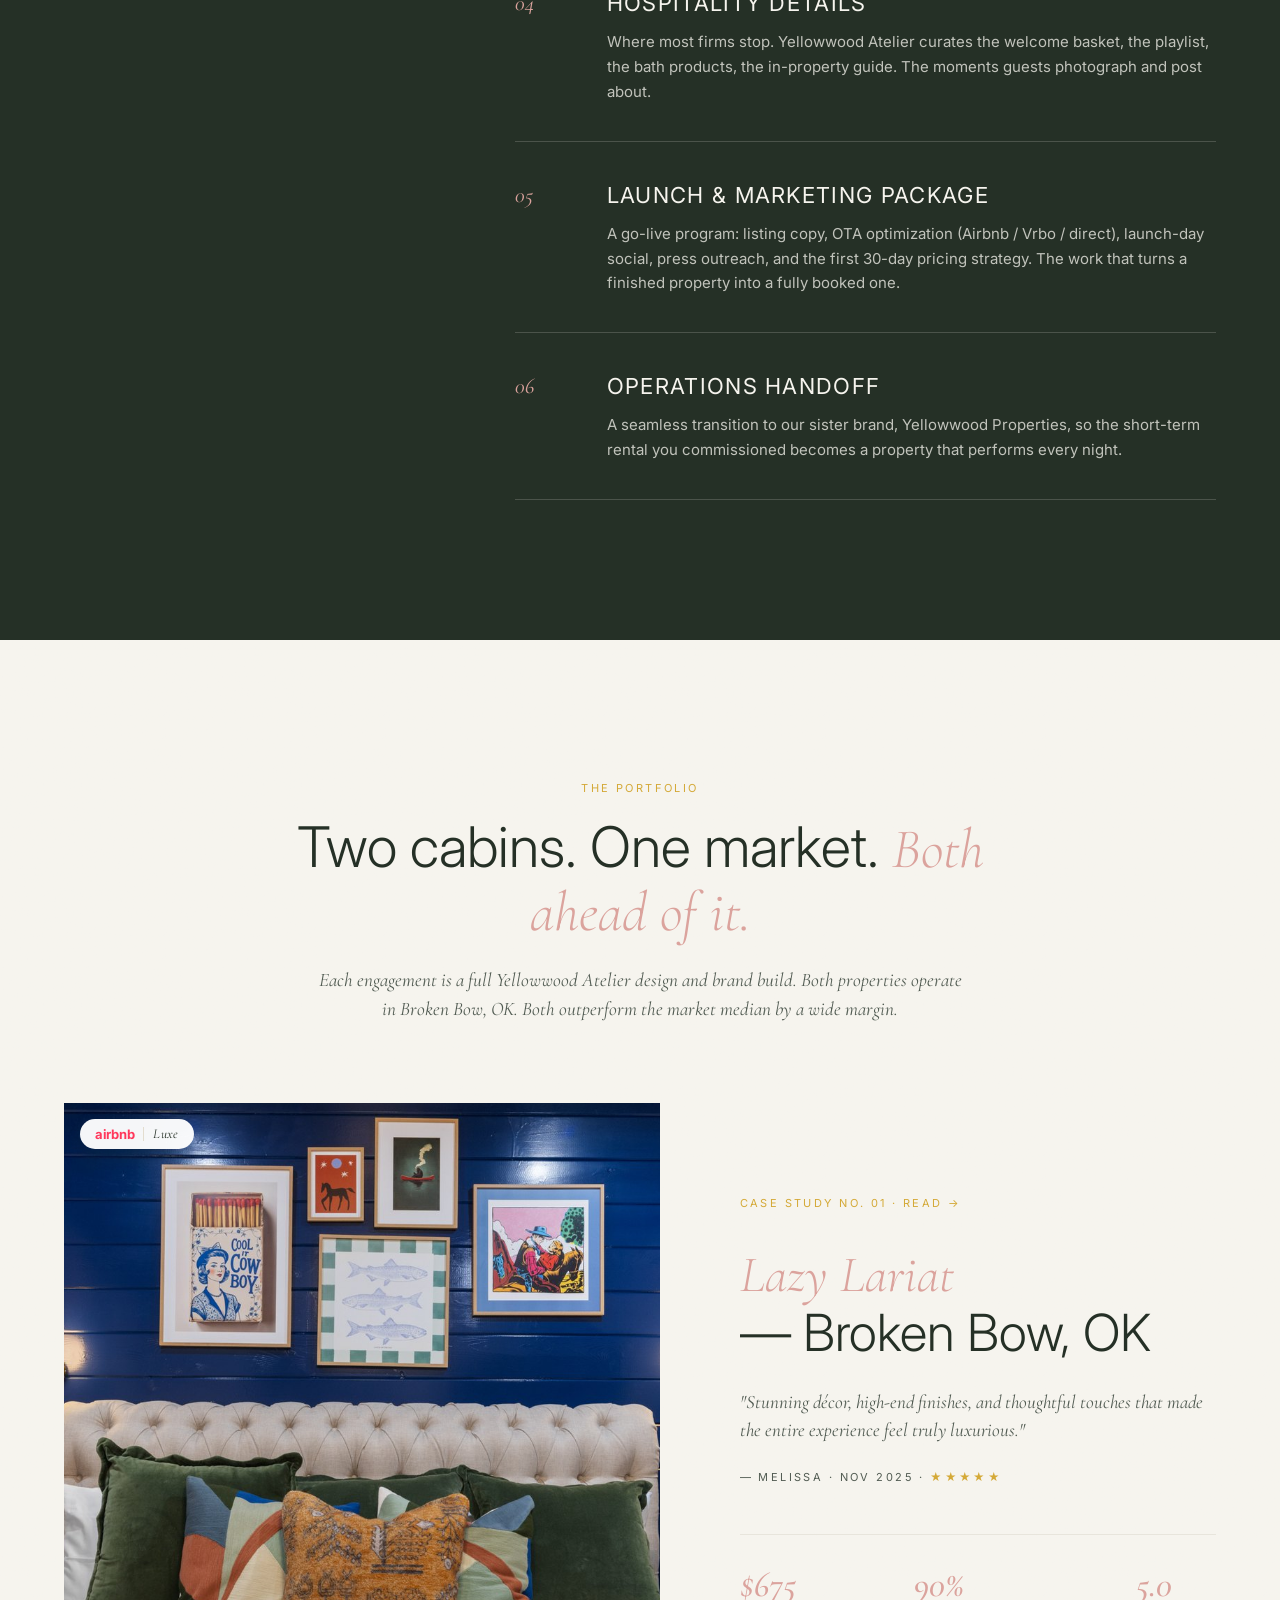
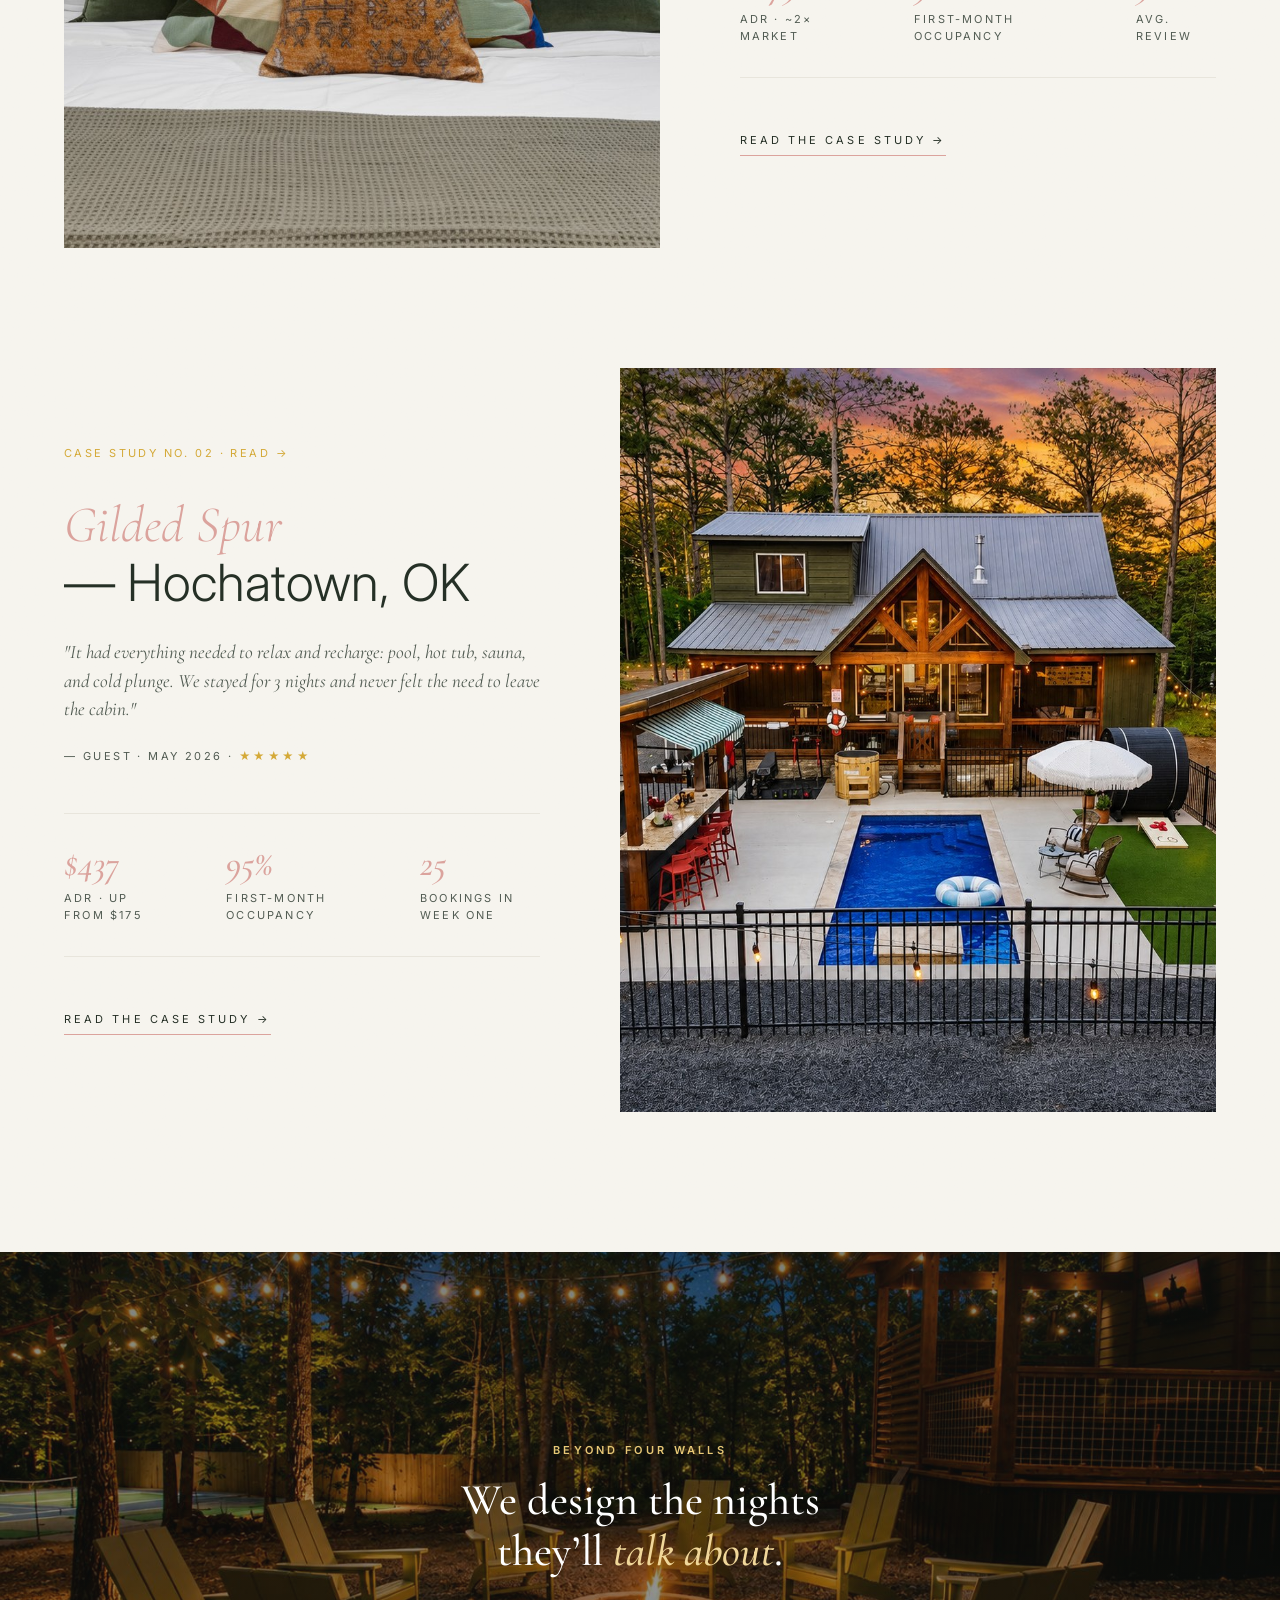
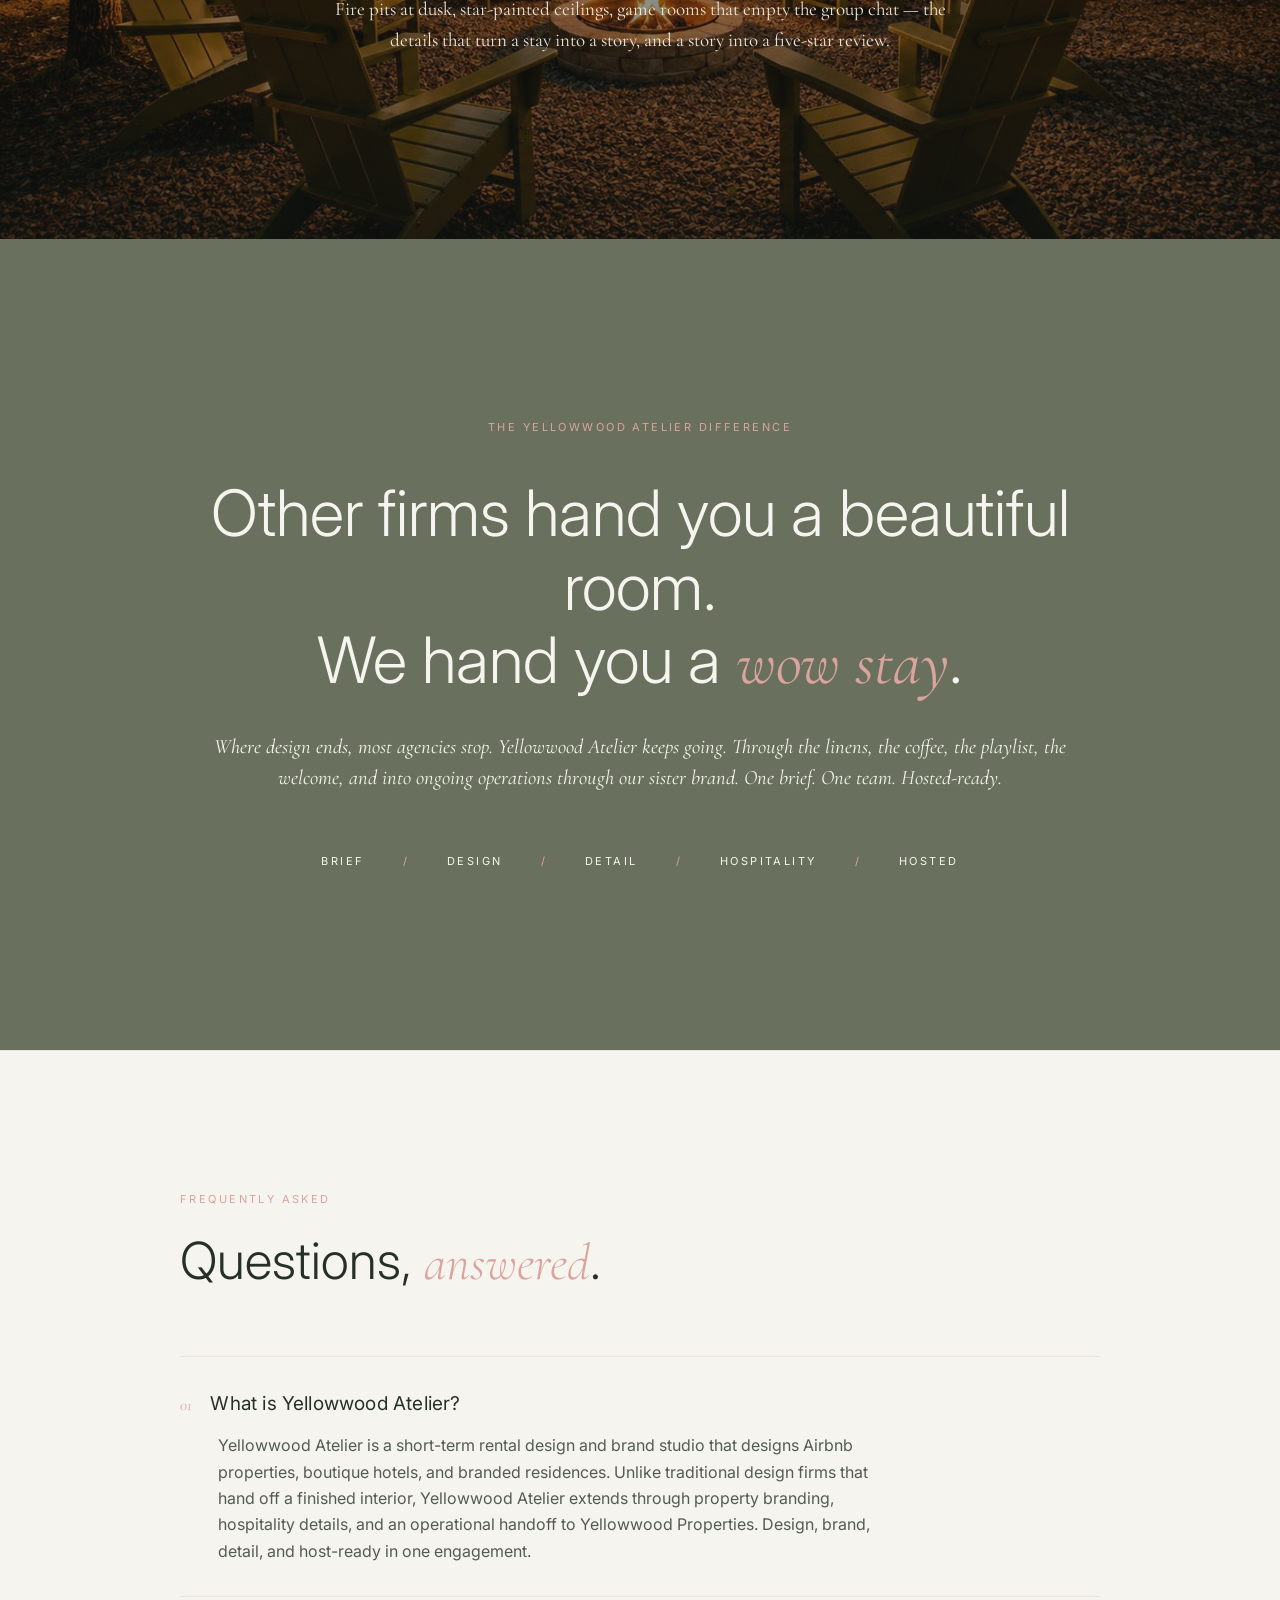
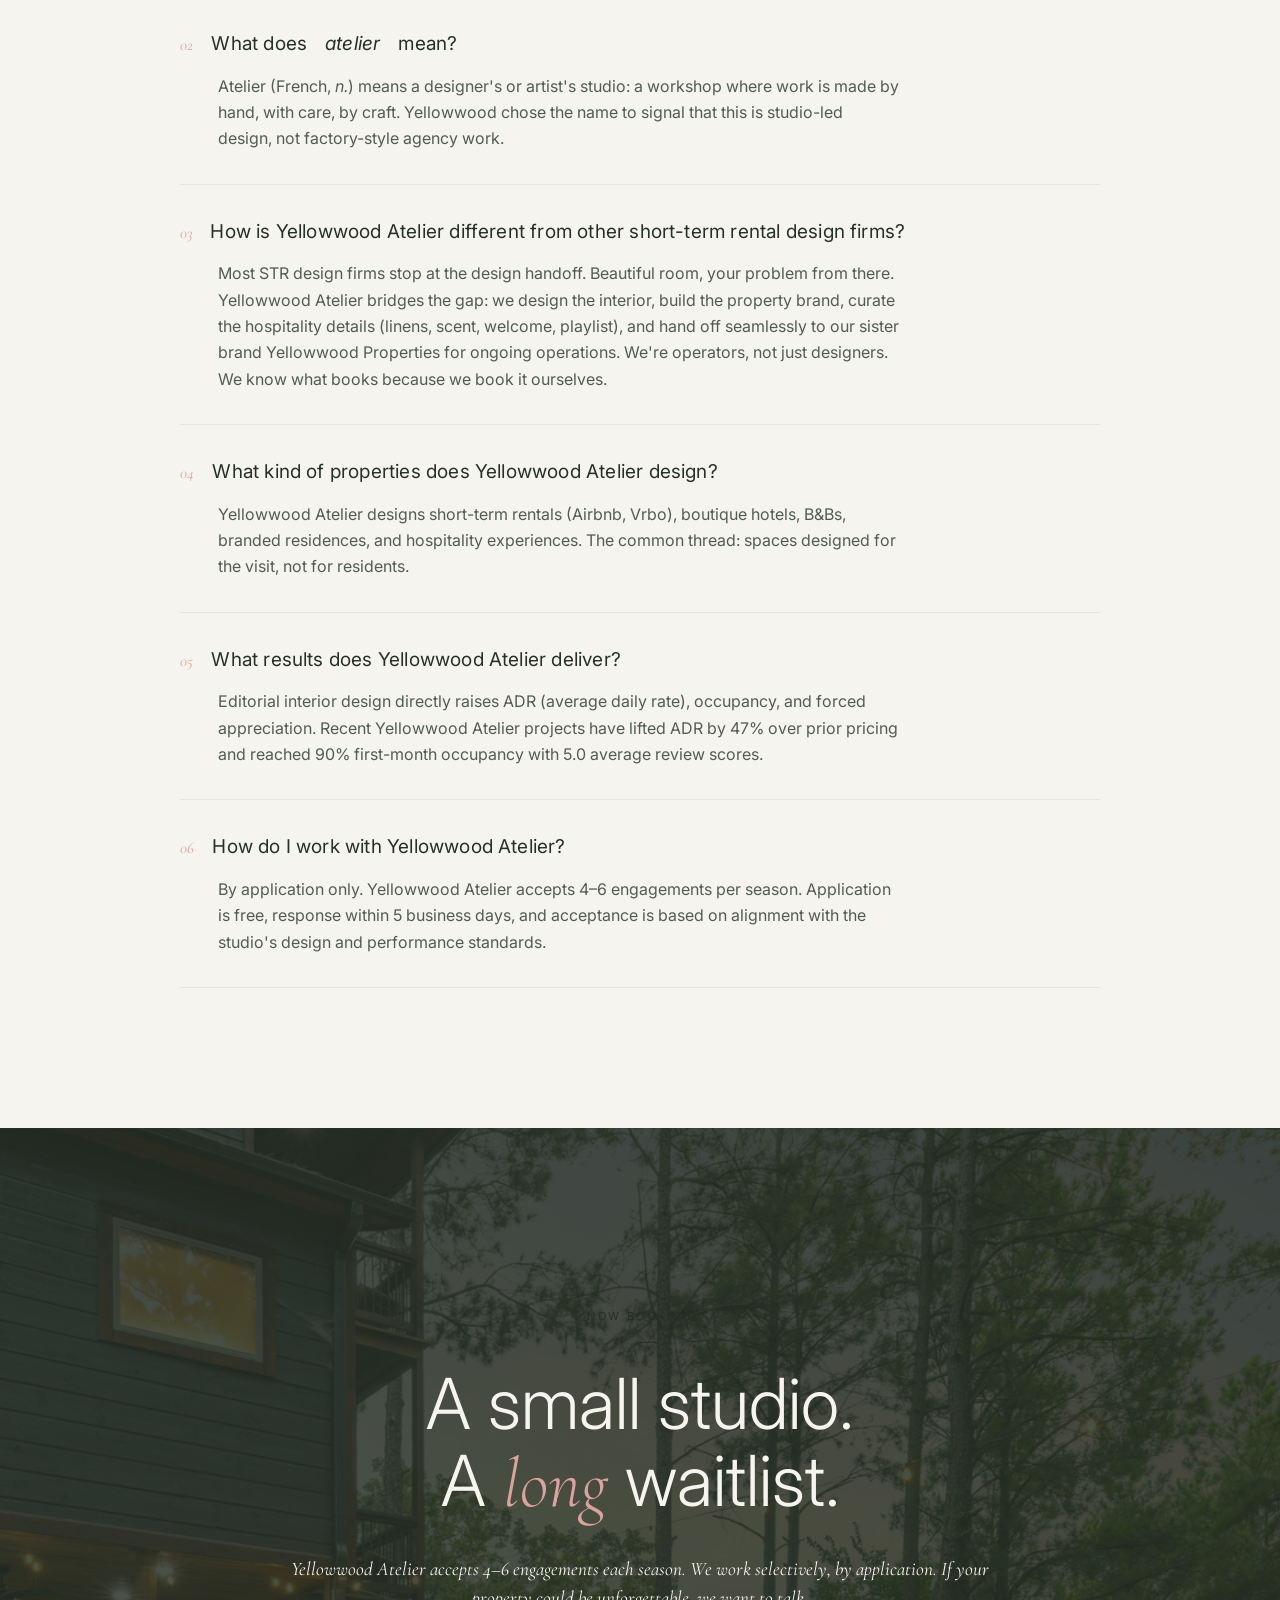
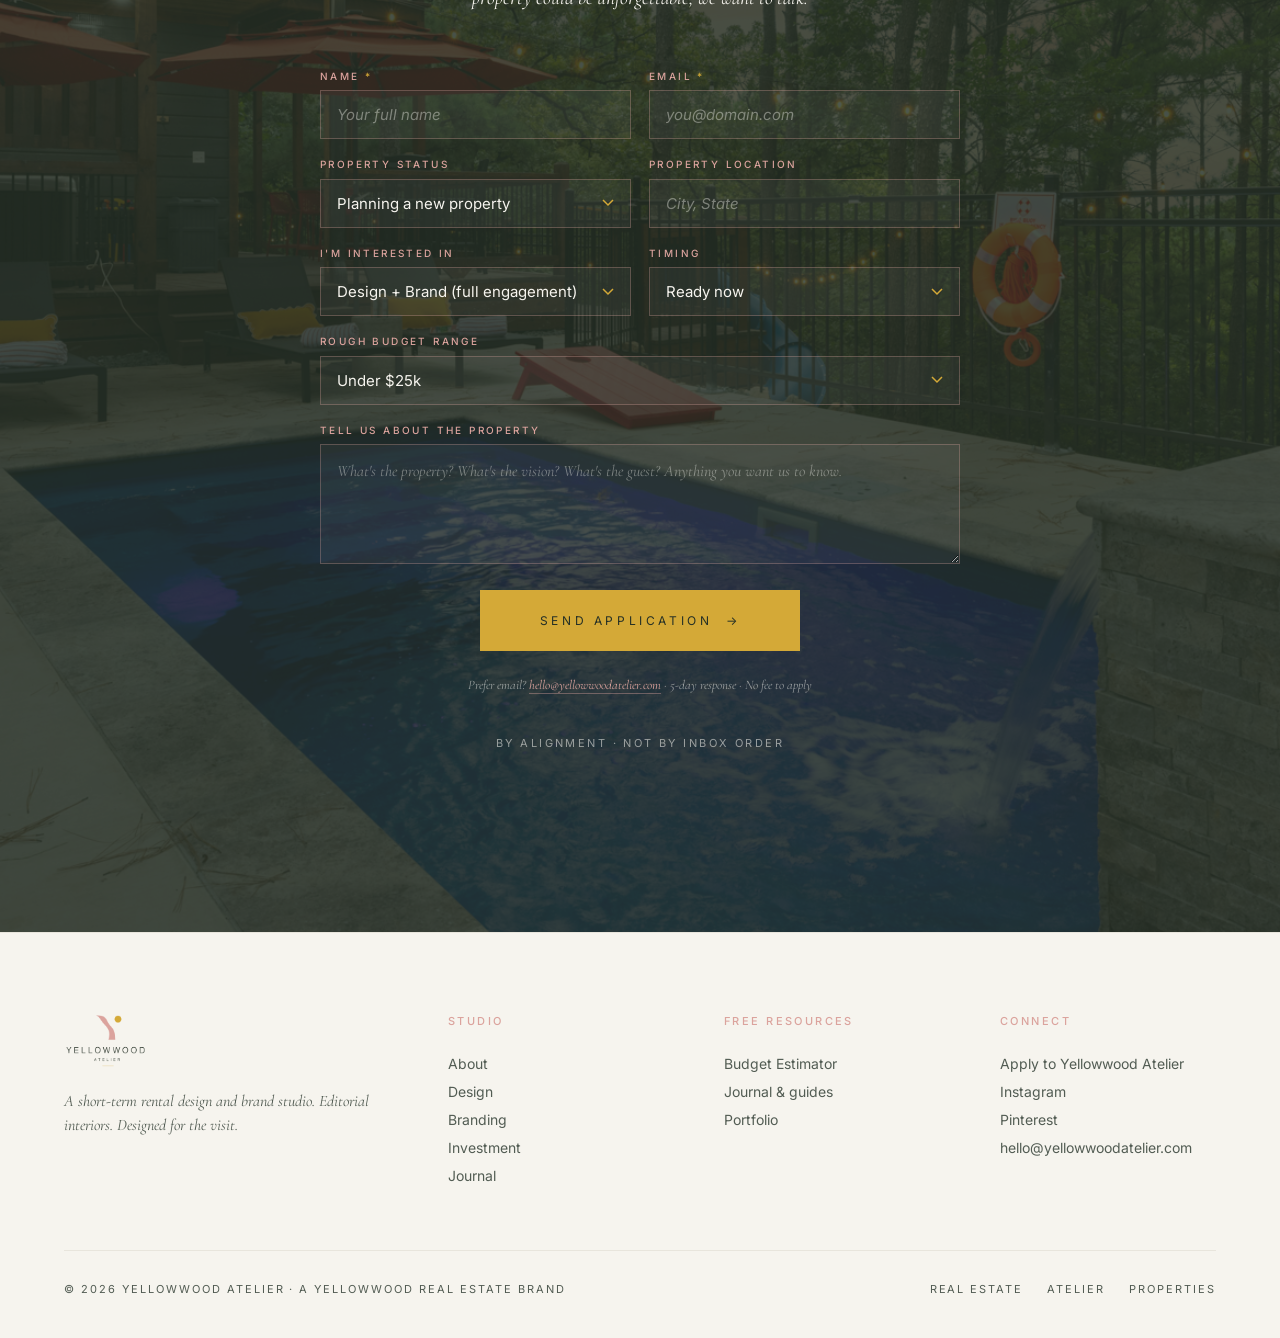
==== commit a3ed471a: "Add Google Analytics (GA4 G-D2PPJFC884) to all pages" ====
--- a/index.html
+++ b/index.html
@@ -1347,6 +1347,14 @@
 }
 @media print{.yw-nav{display:none}}
 </style>
+  <!-- Google tag (gtag.js) — GA4 G-D2PPJFC884 -->
+  <script async src="https://www.googletagmanager.com/gtag/js?id=G-D2PPJFC884"></script>
+  <script>
+    window.dataLayer = window.dataLayer || [];
+    function gtag(){dataLayer.push(arguments);}
+    gtag('js', new Date());
+    gtag('config', 'G-D2PPJFC884');
+  </script>
   <!-- HubSpot tracking (Yellowwood Atelier, portal 246883965) -->
   <script type="text/javascript" id="hs-script-loader" async defer src="//js-na2.hs-scripts.com/246883965.js"></script>
 </head>
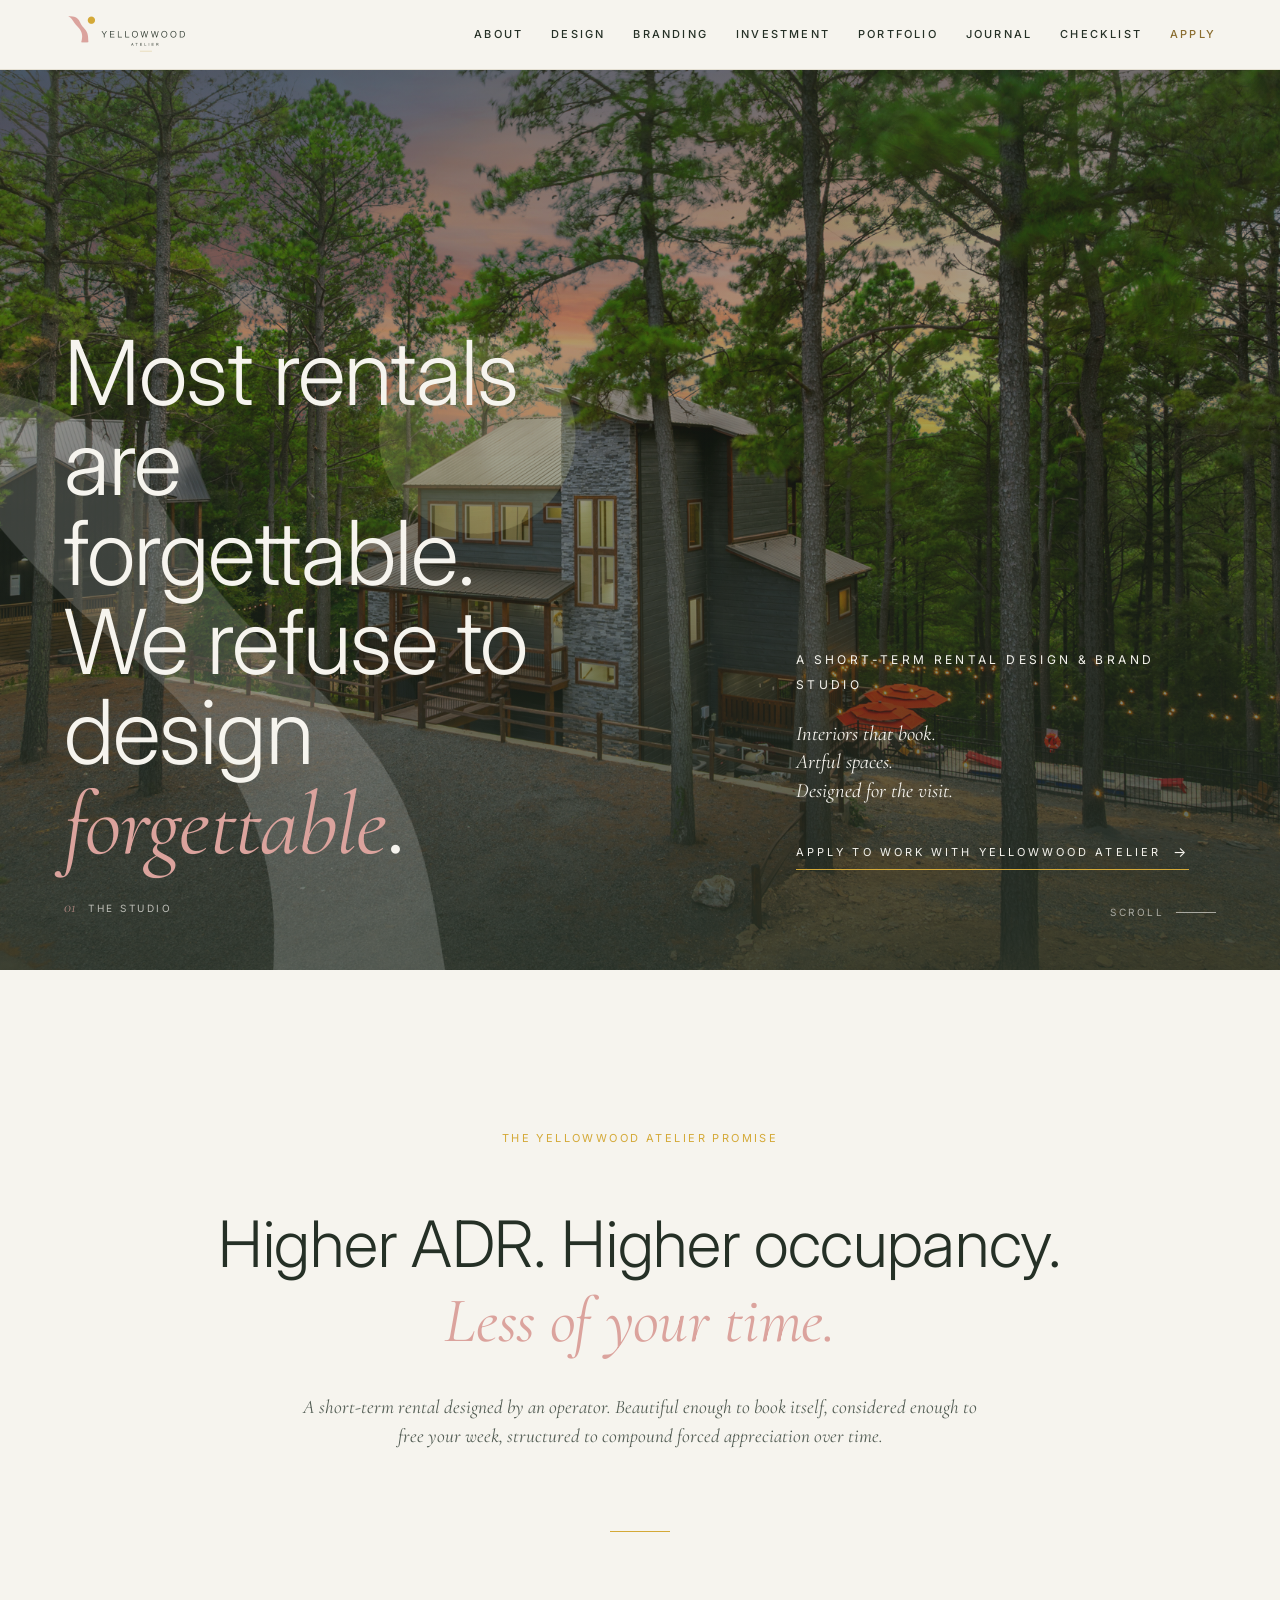
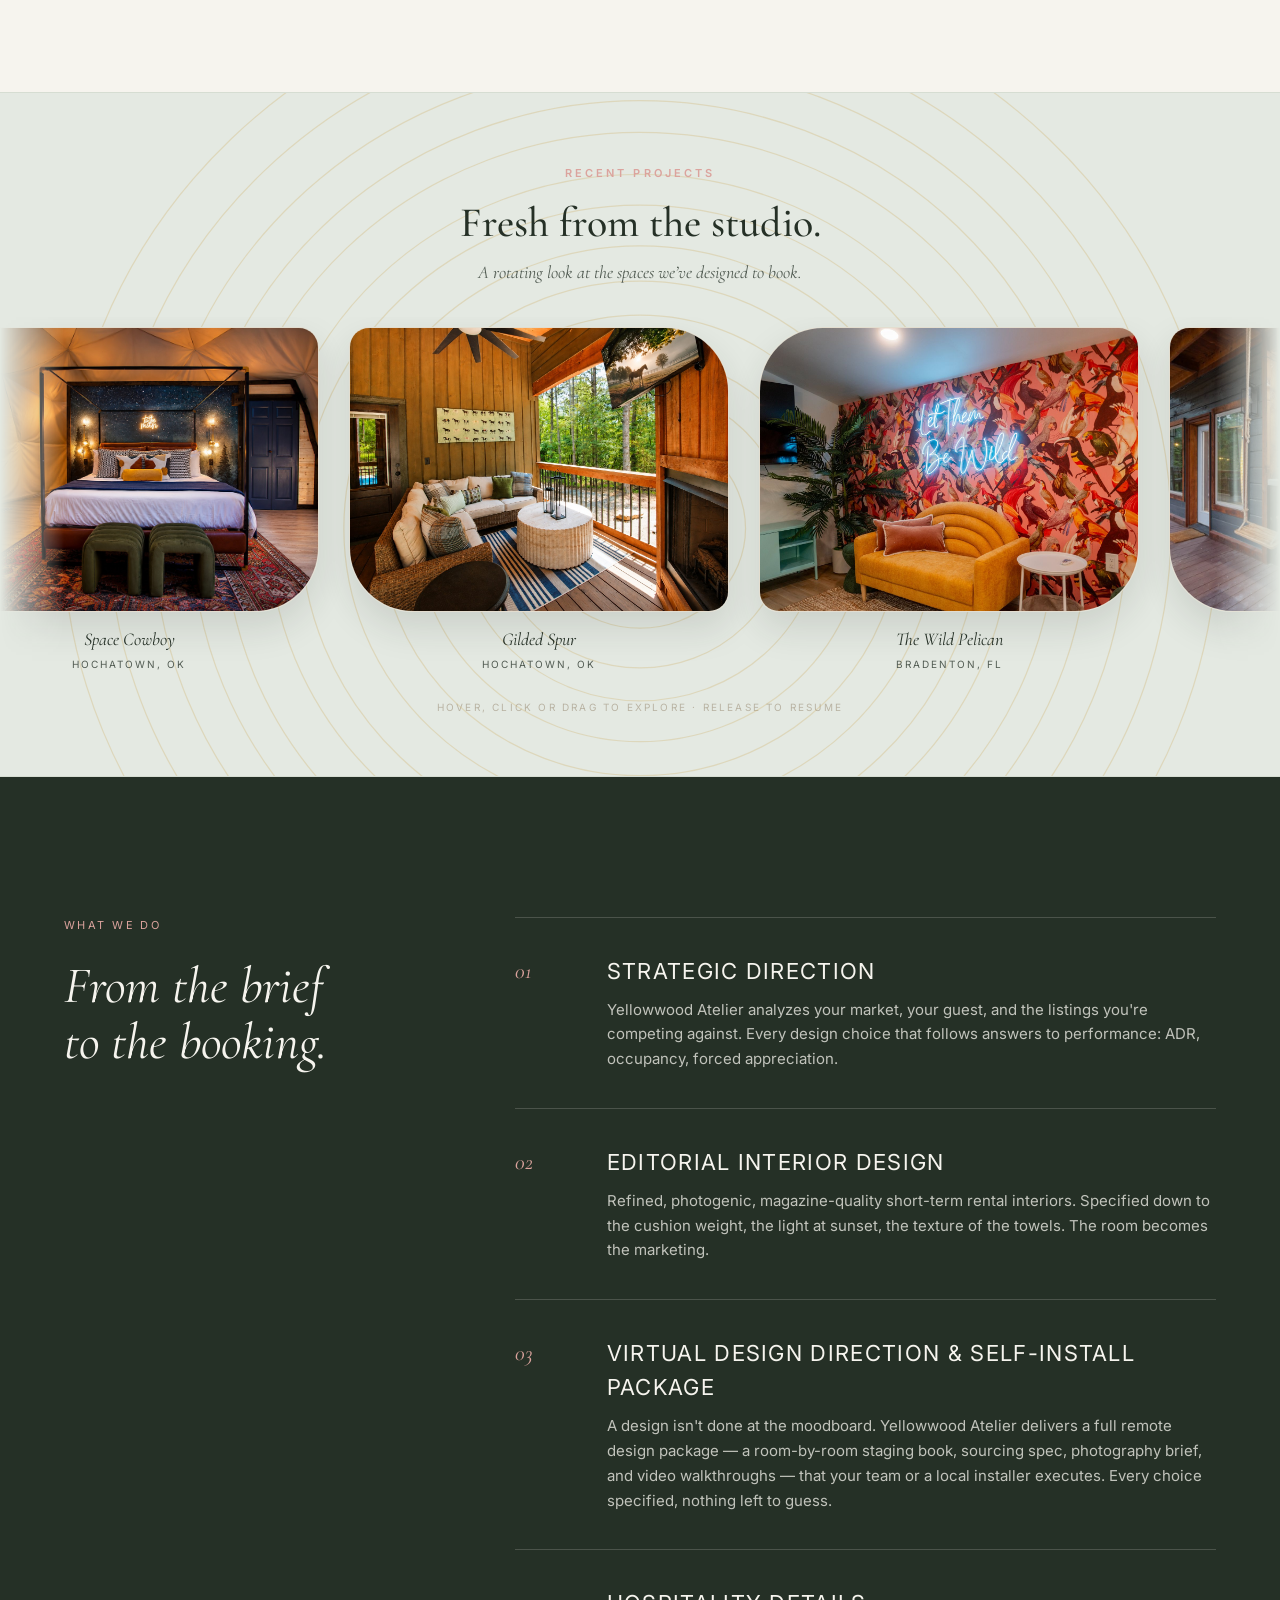
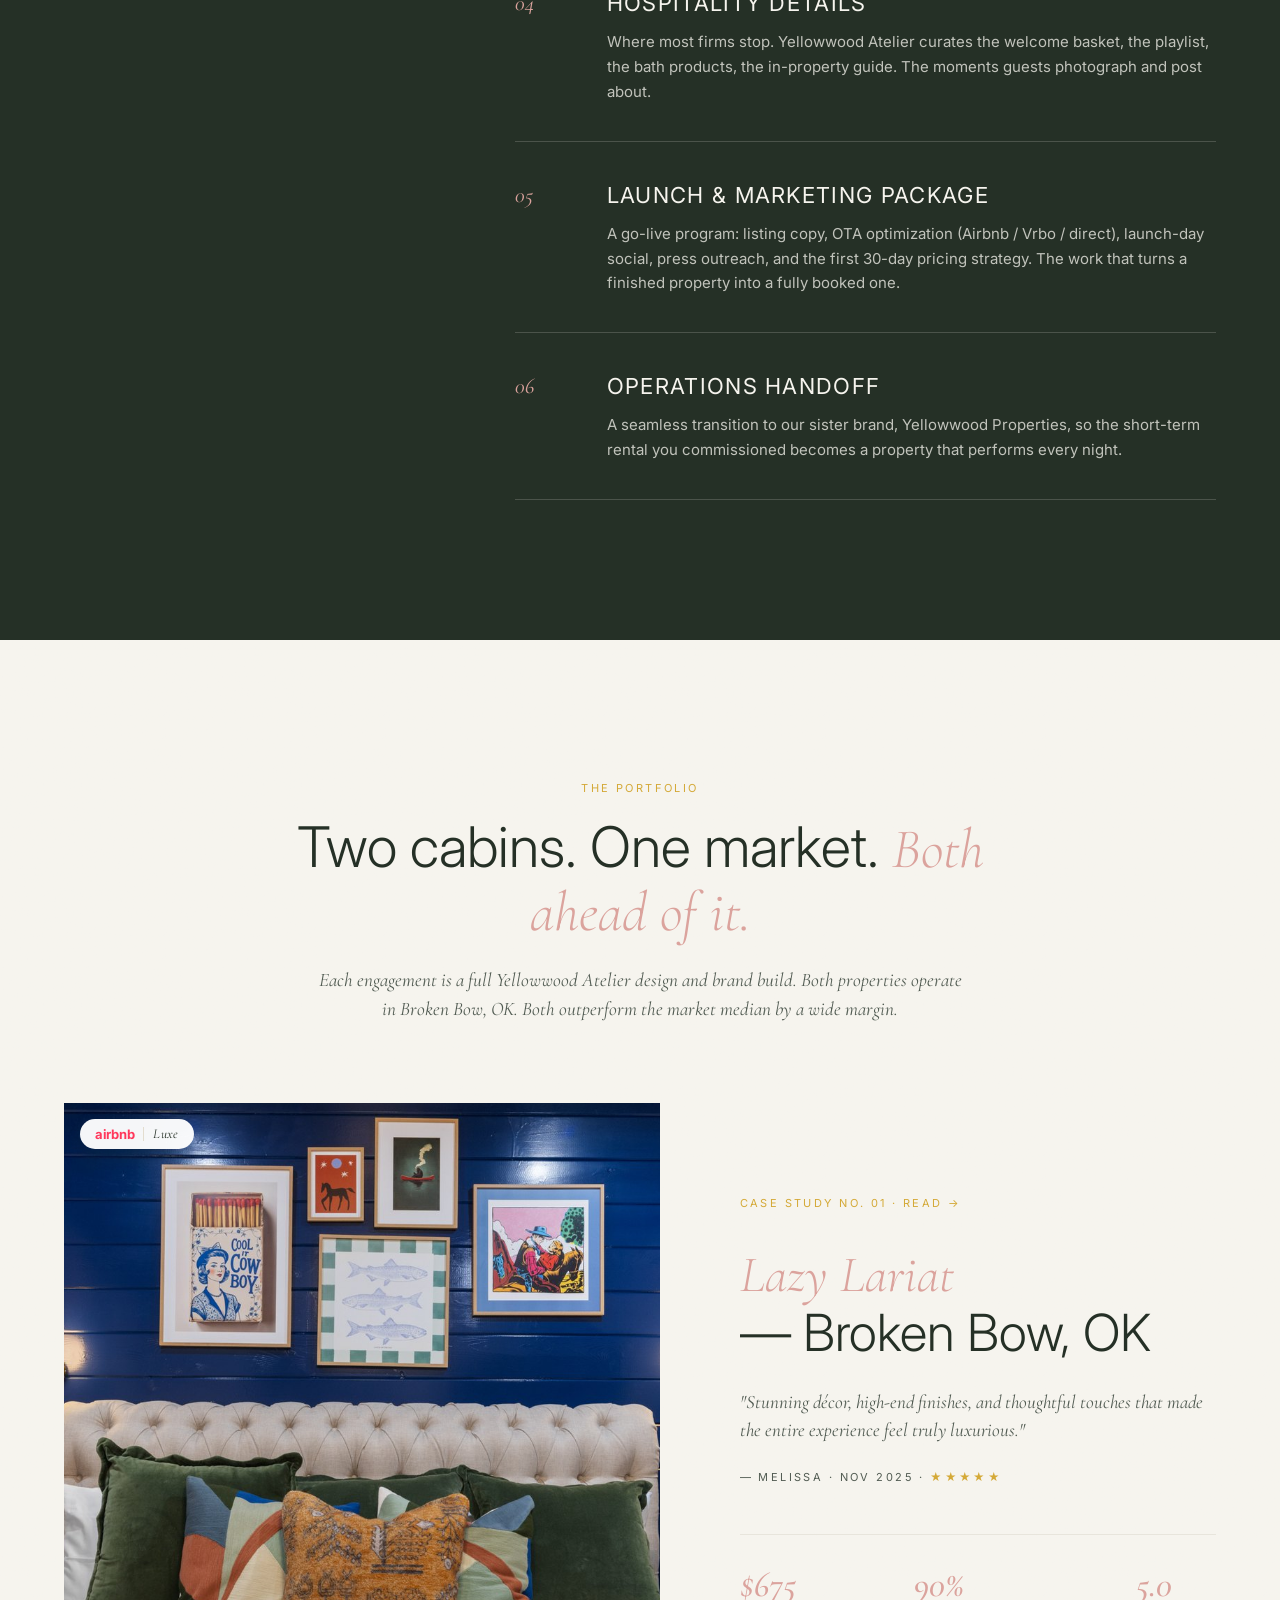
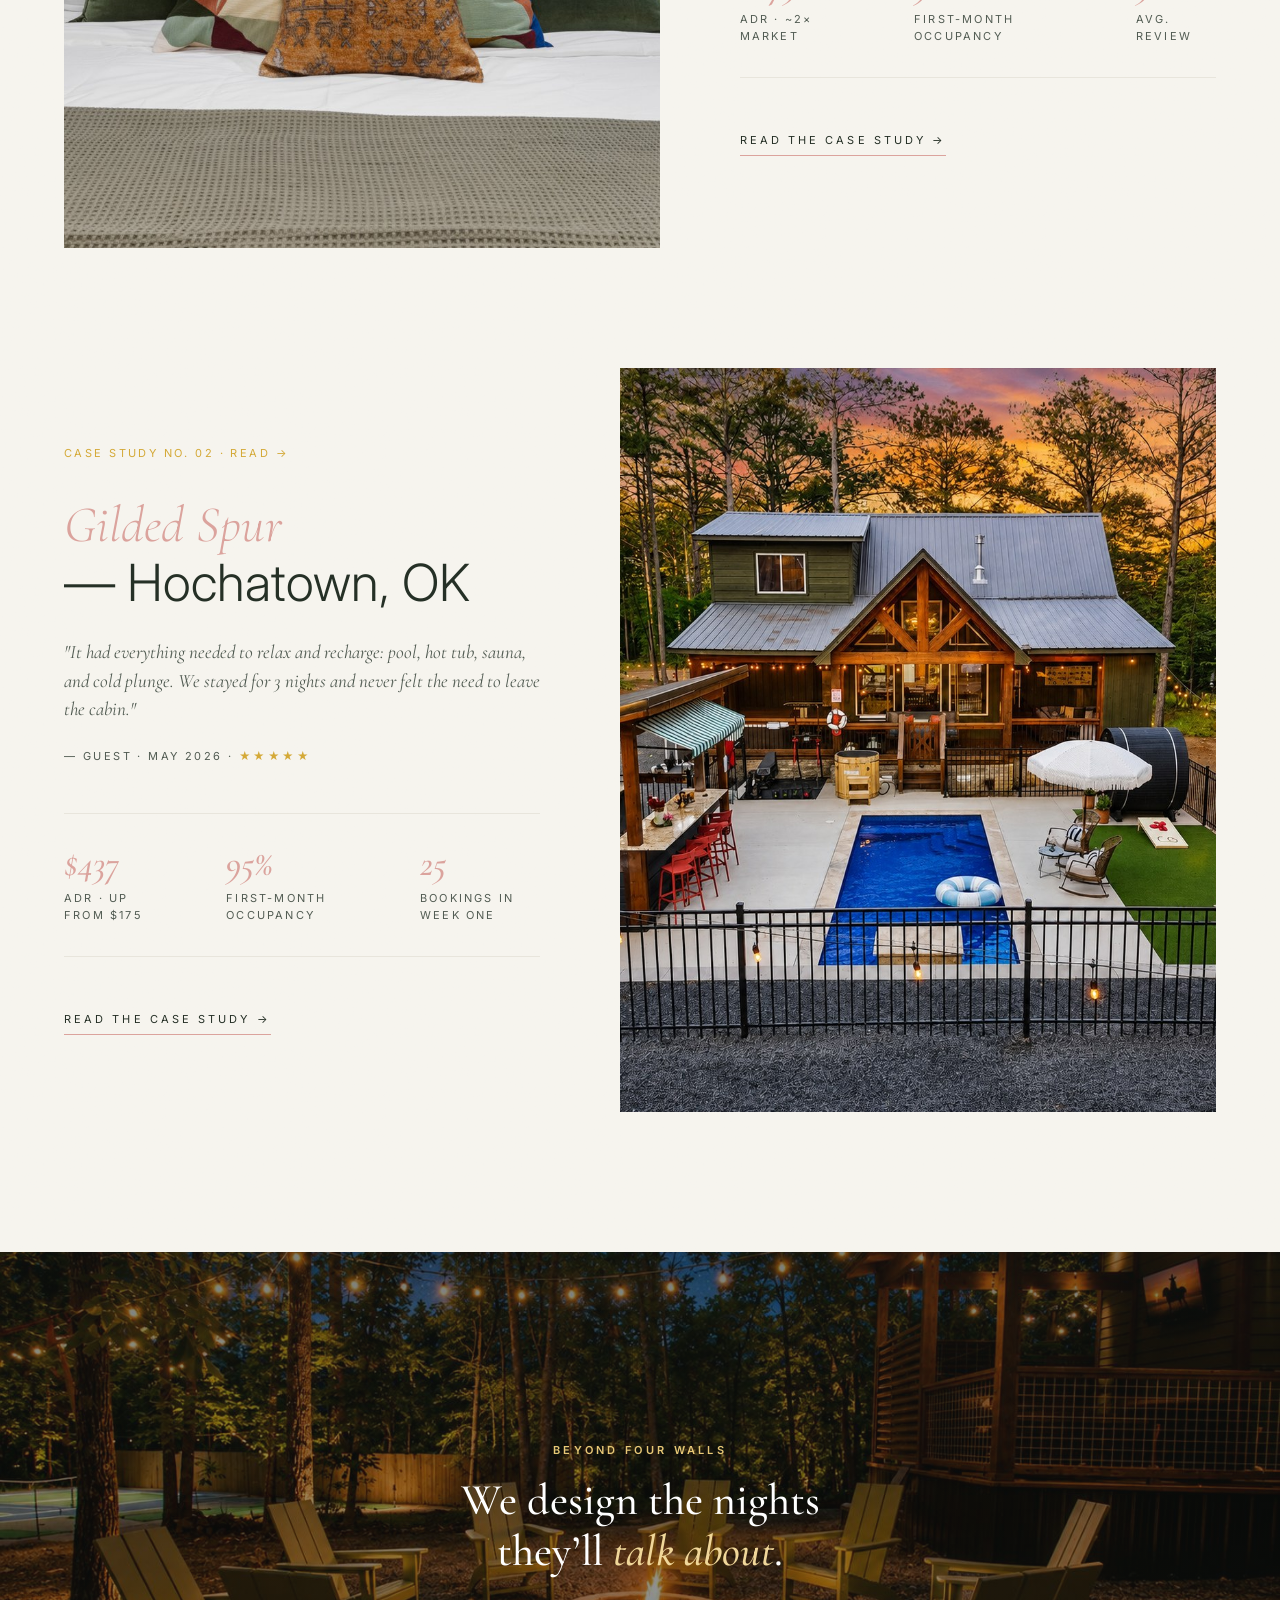
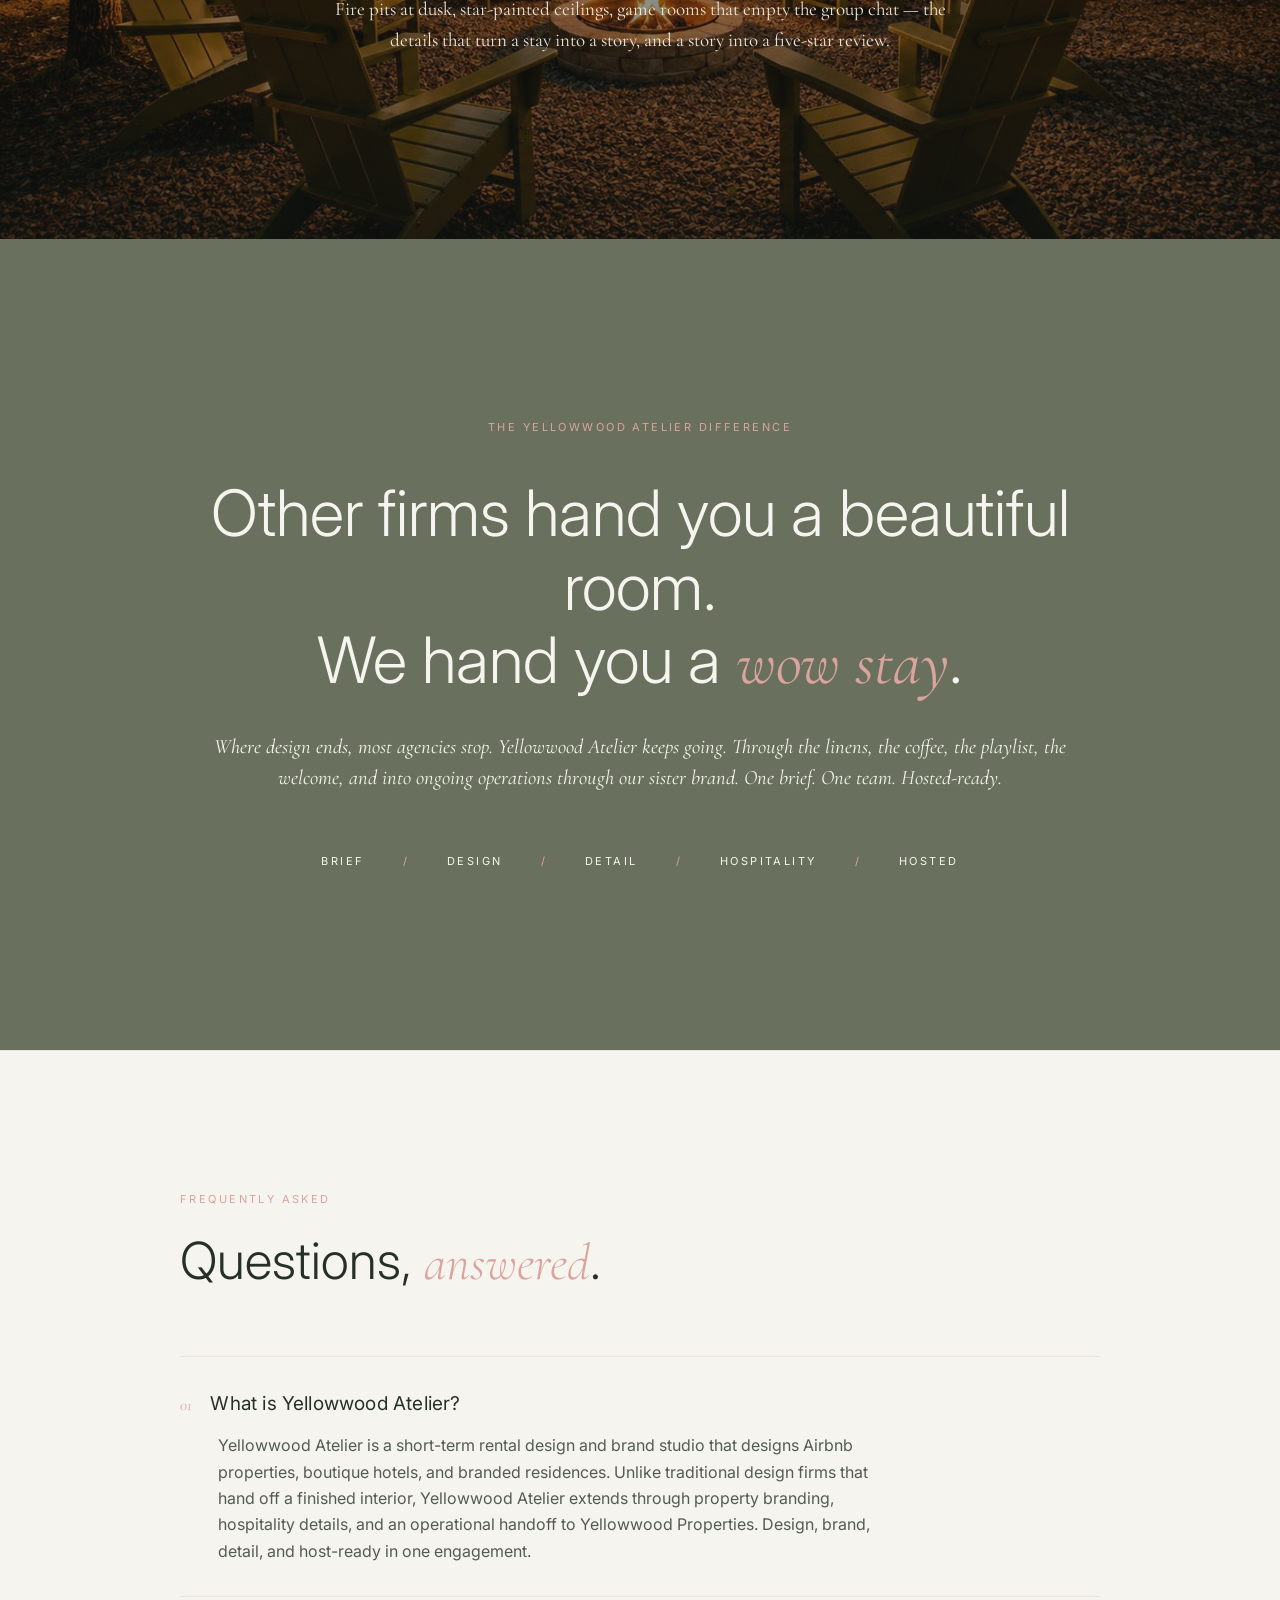
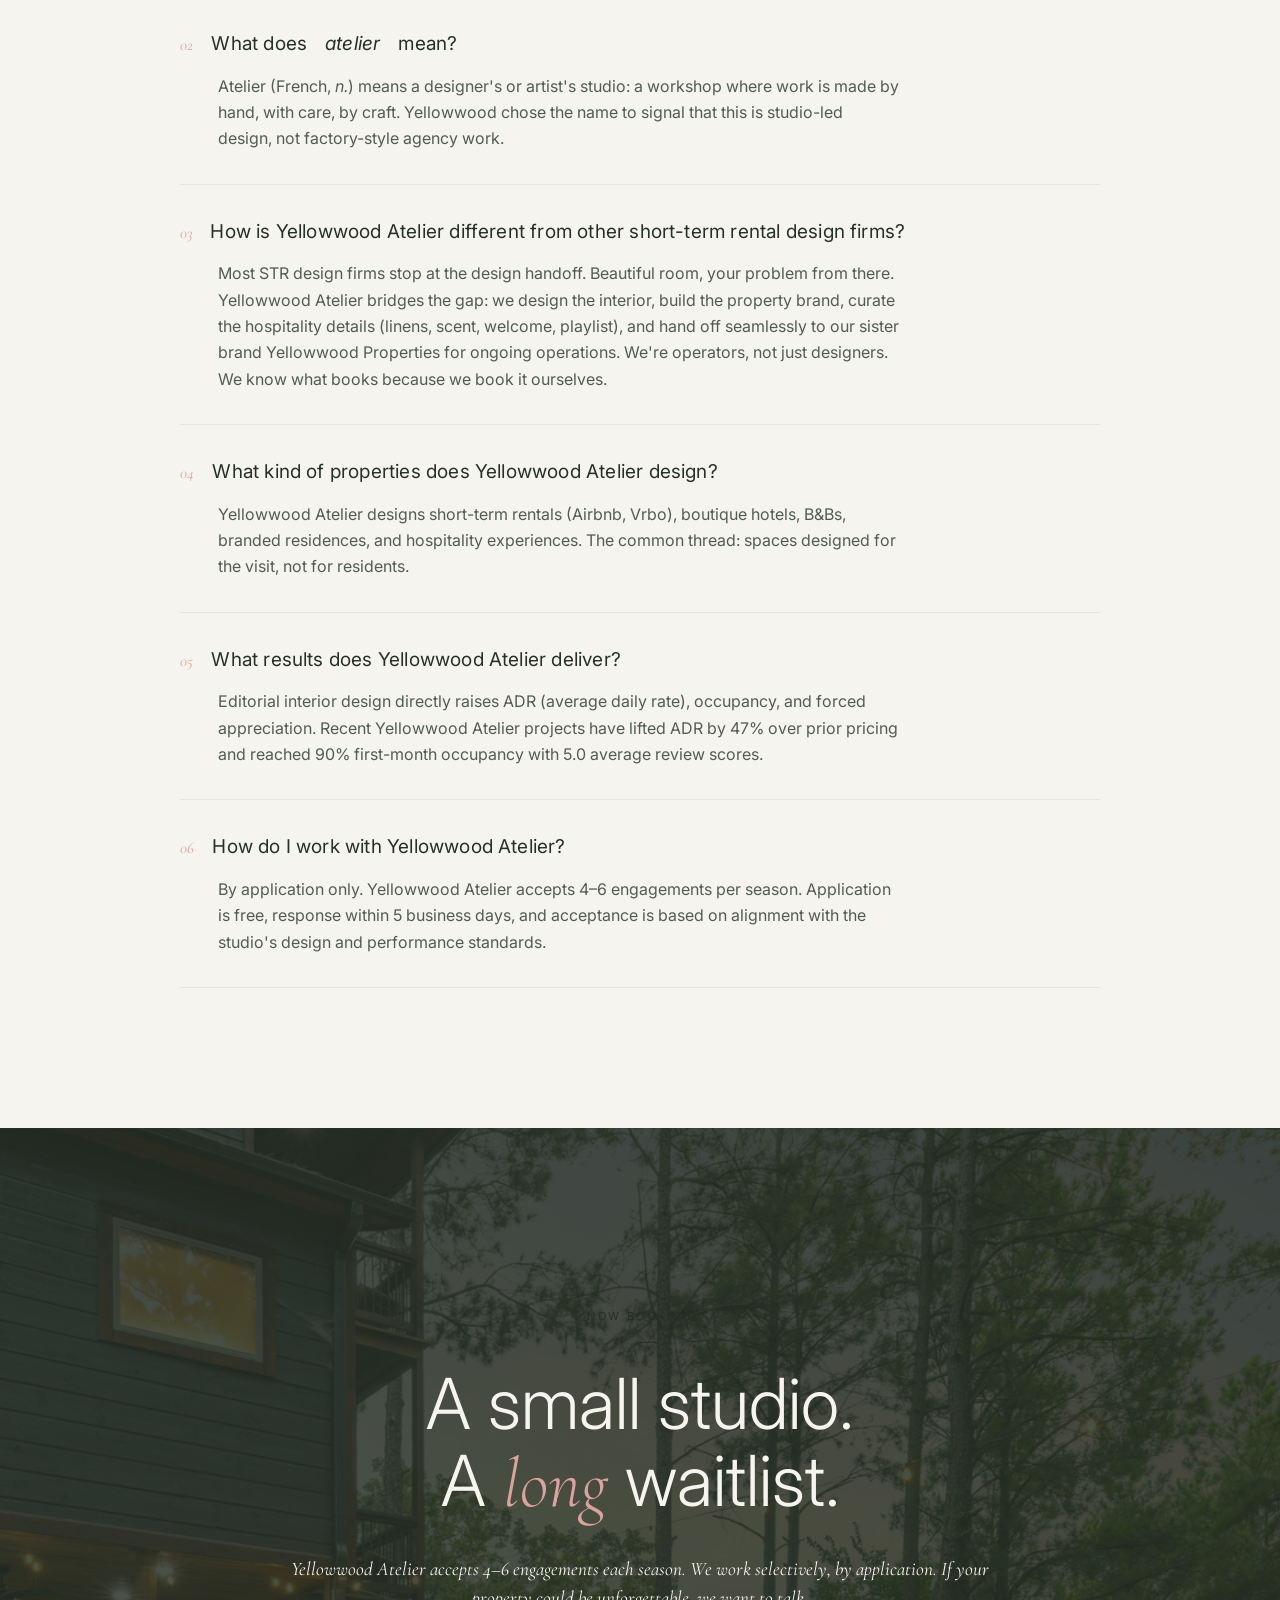
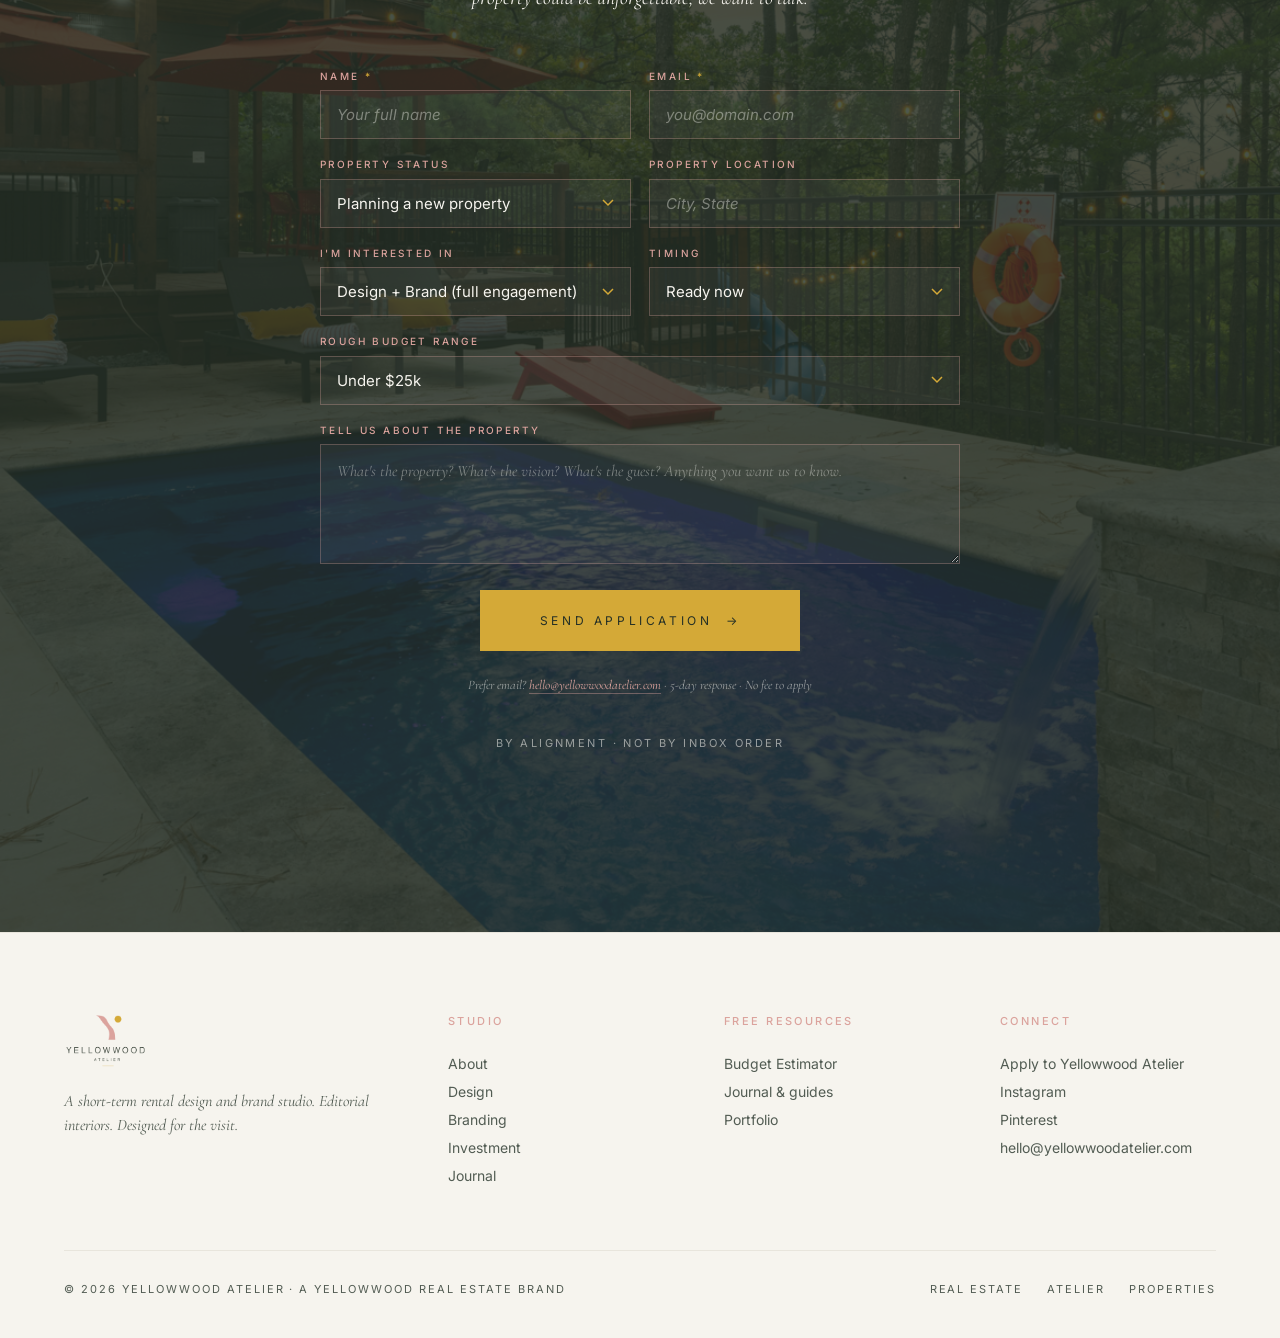
==== commit 90a360d6: "Add favicon + home-screen icons from Atelier icon mark" ====
--- a/index.html
+++ b/index.html
@@ -1347,6 +1347,12 @@
 }
 @media print{.yw-nav{display:none}}
 </style>
+  <!-- Favicons -->
+  <link rel="icon" href="/favicon.ico" sizes="48x48">
+  <link rel="icon" type="image/png" sizes="32x32" href="/favicon-32x32.png">
+  <link rel="icon" type="image/png" sizes="16x16" href="/favicon-16x16.png">
+  <link rel="apple-touch-icon" sizes="180x180" href="/apple-touch-icon.png">
+  <link rel="manifest" href="/site.webmanifest">
   <!-- Google tag (gtag.js) — GA4 G-D2PPJFC884 -->
   <script async src="https://www.googletagmanager.com/gtag/js?id=G-D2PPJFC884"></script>
   <script>
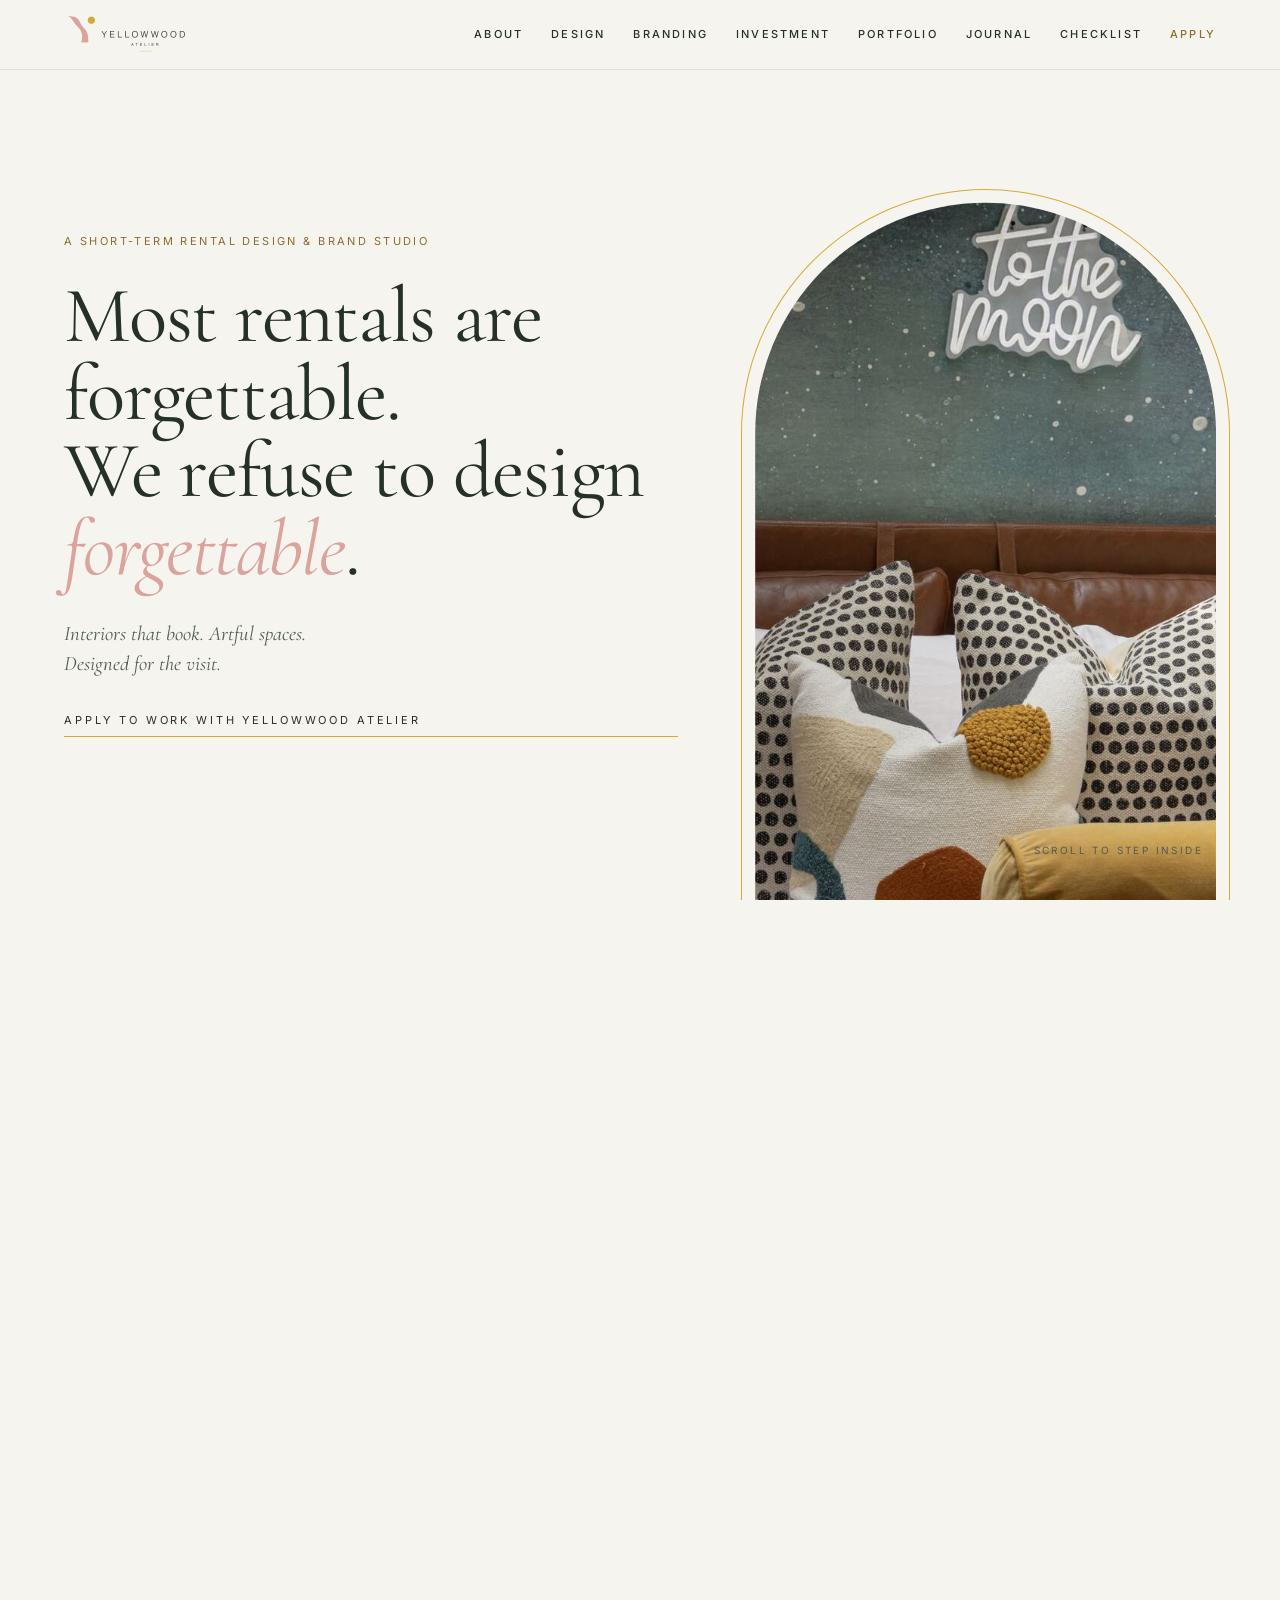
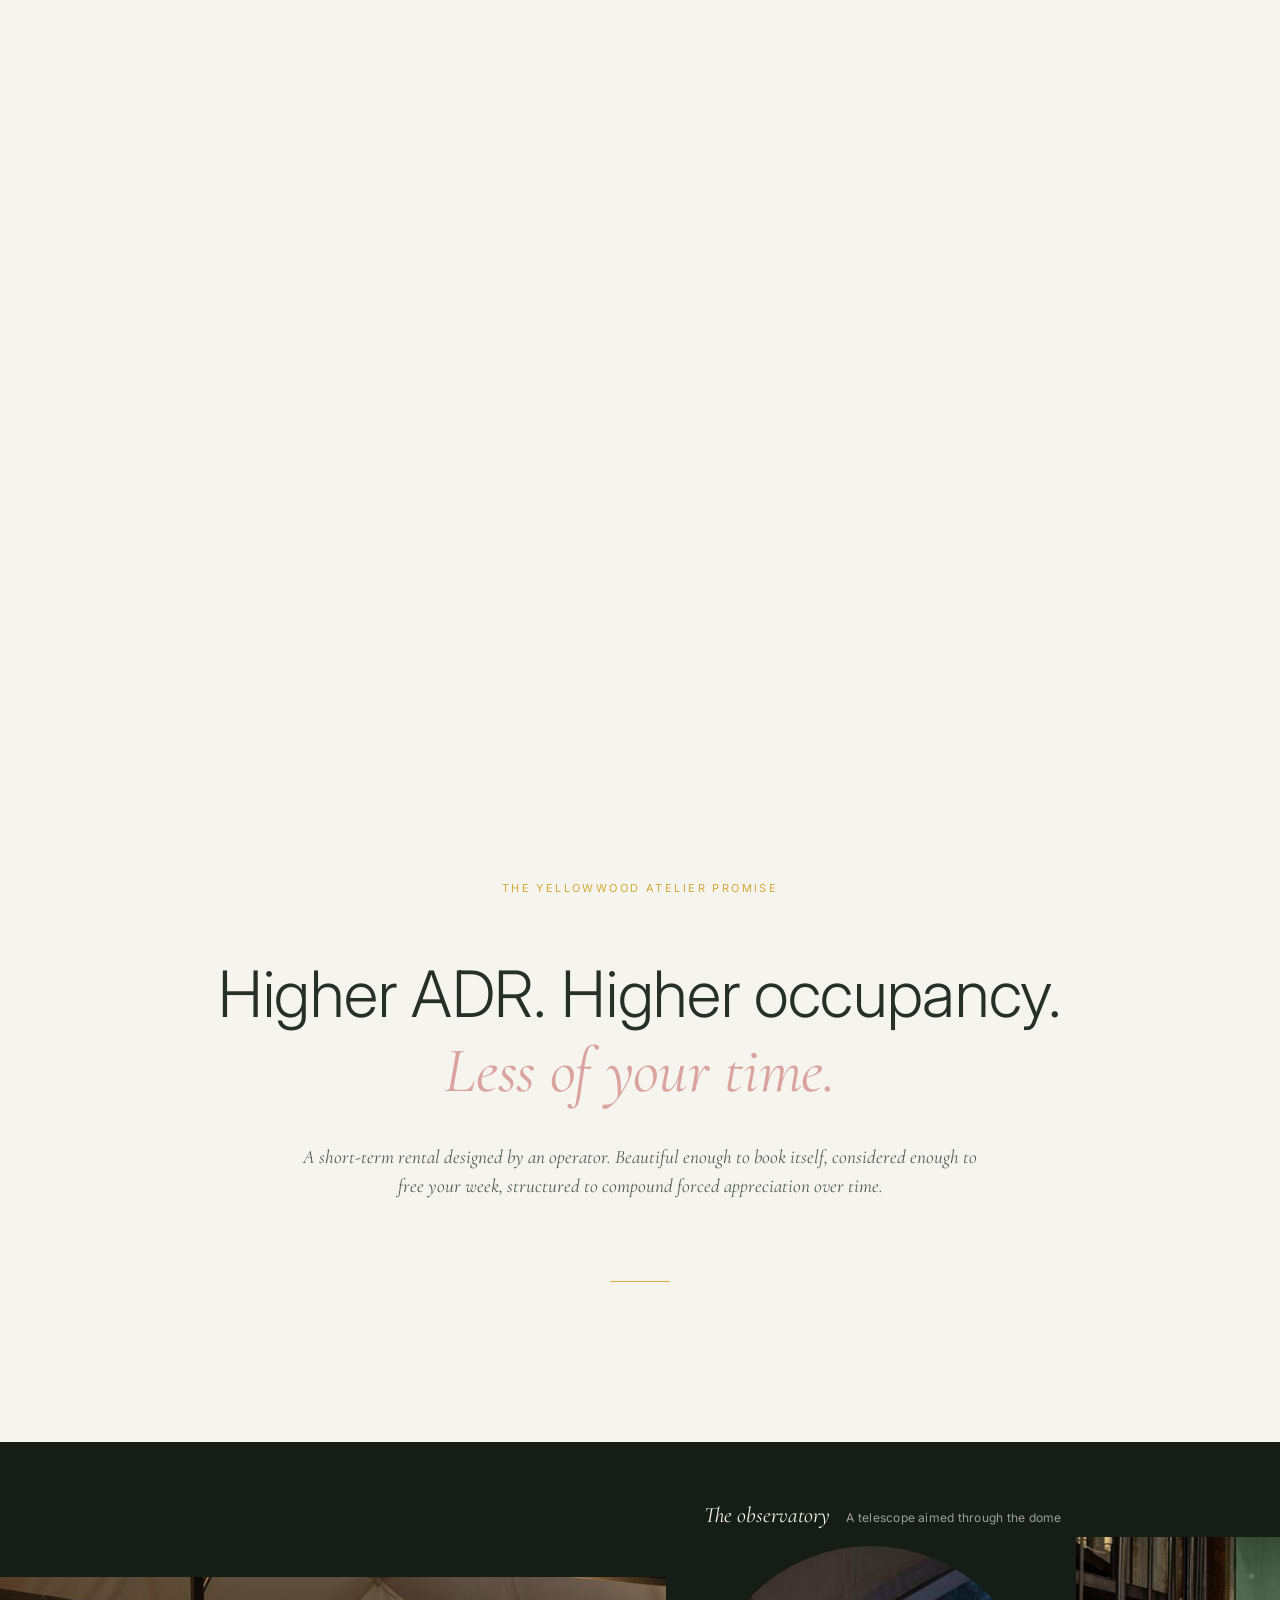
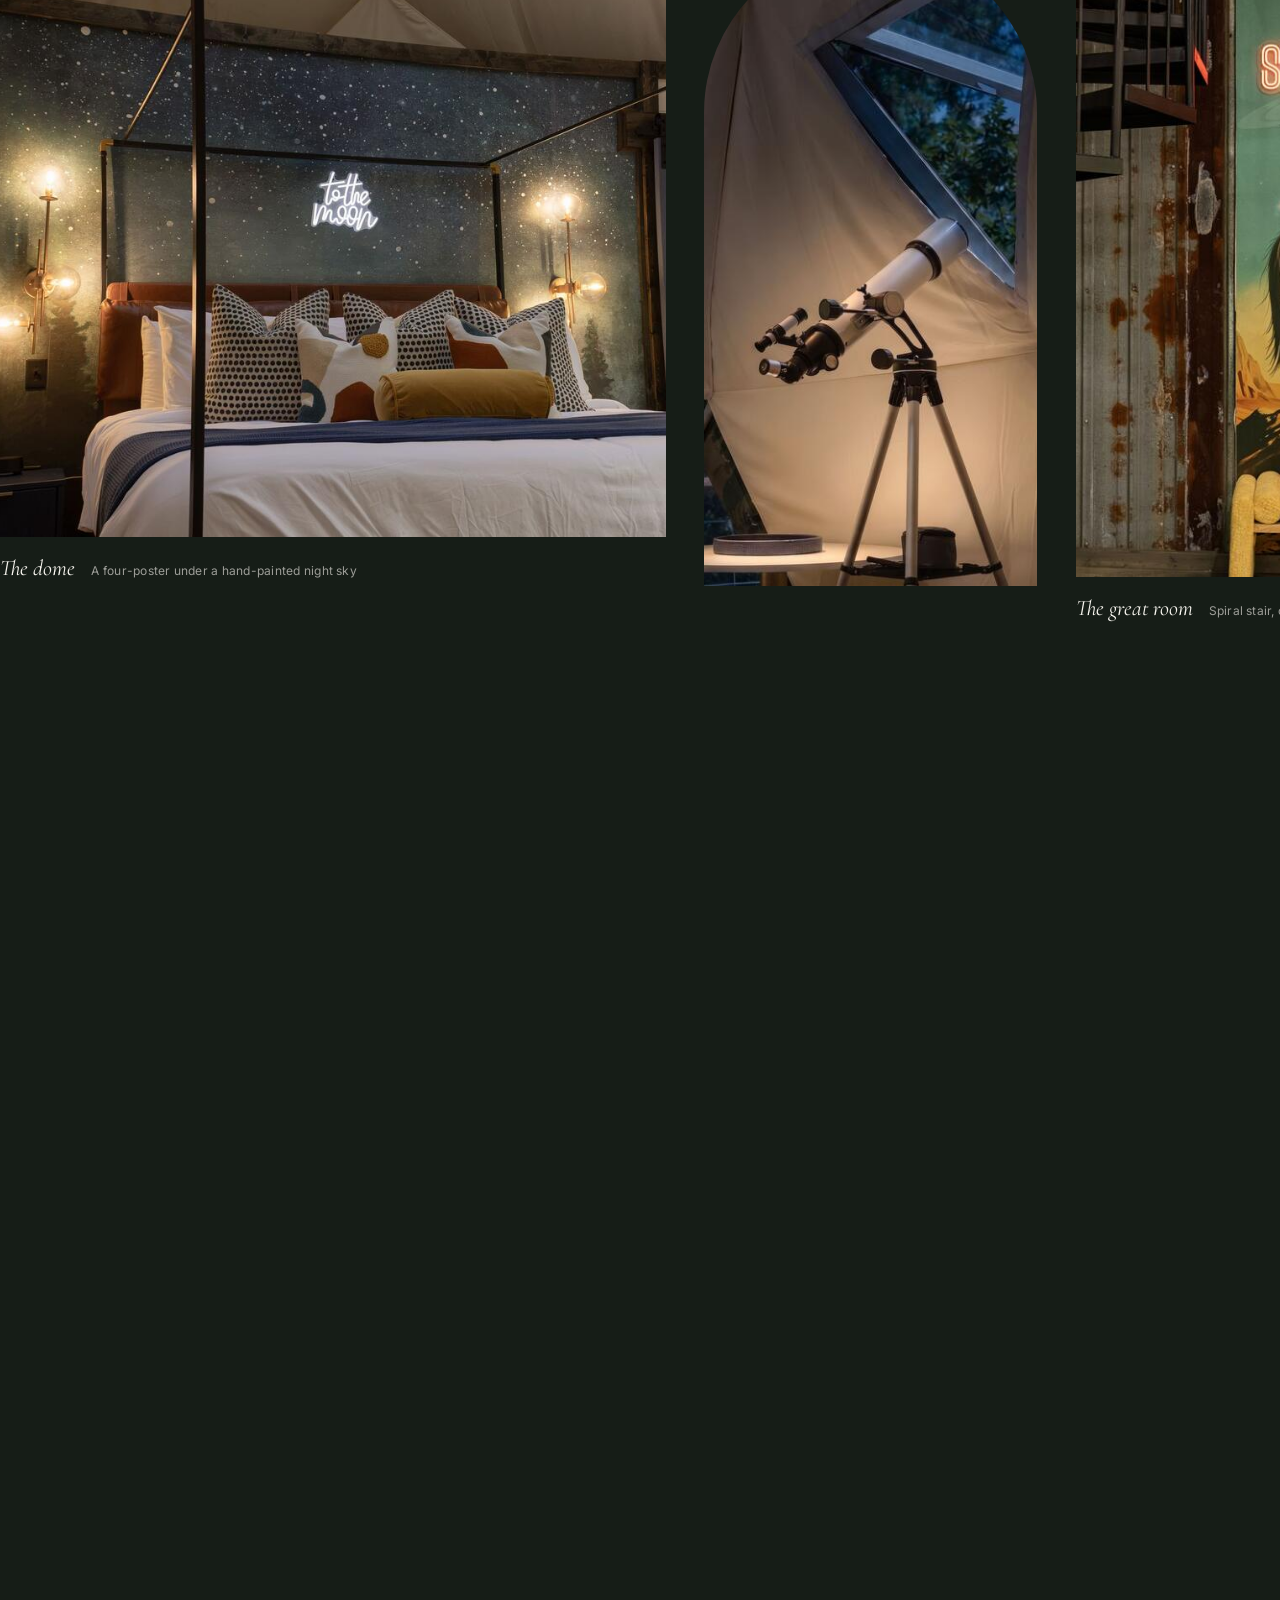
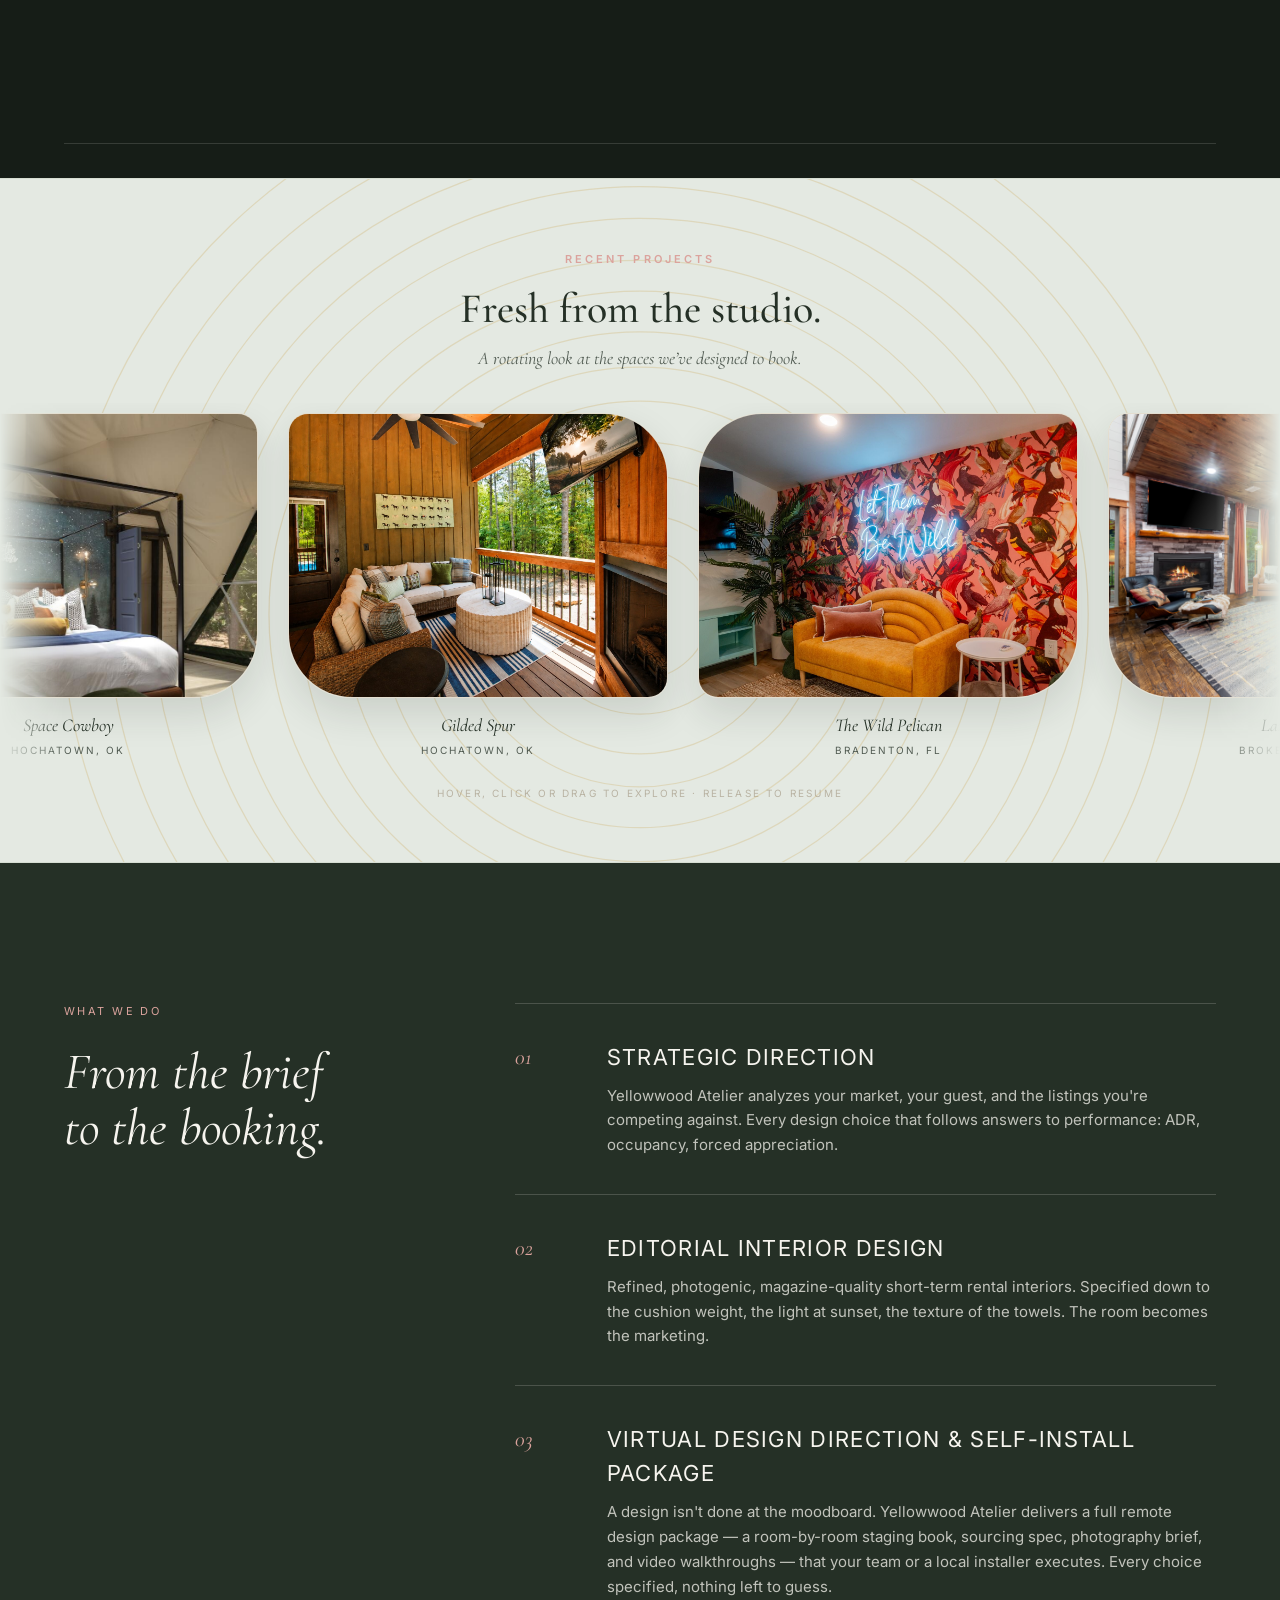
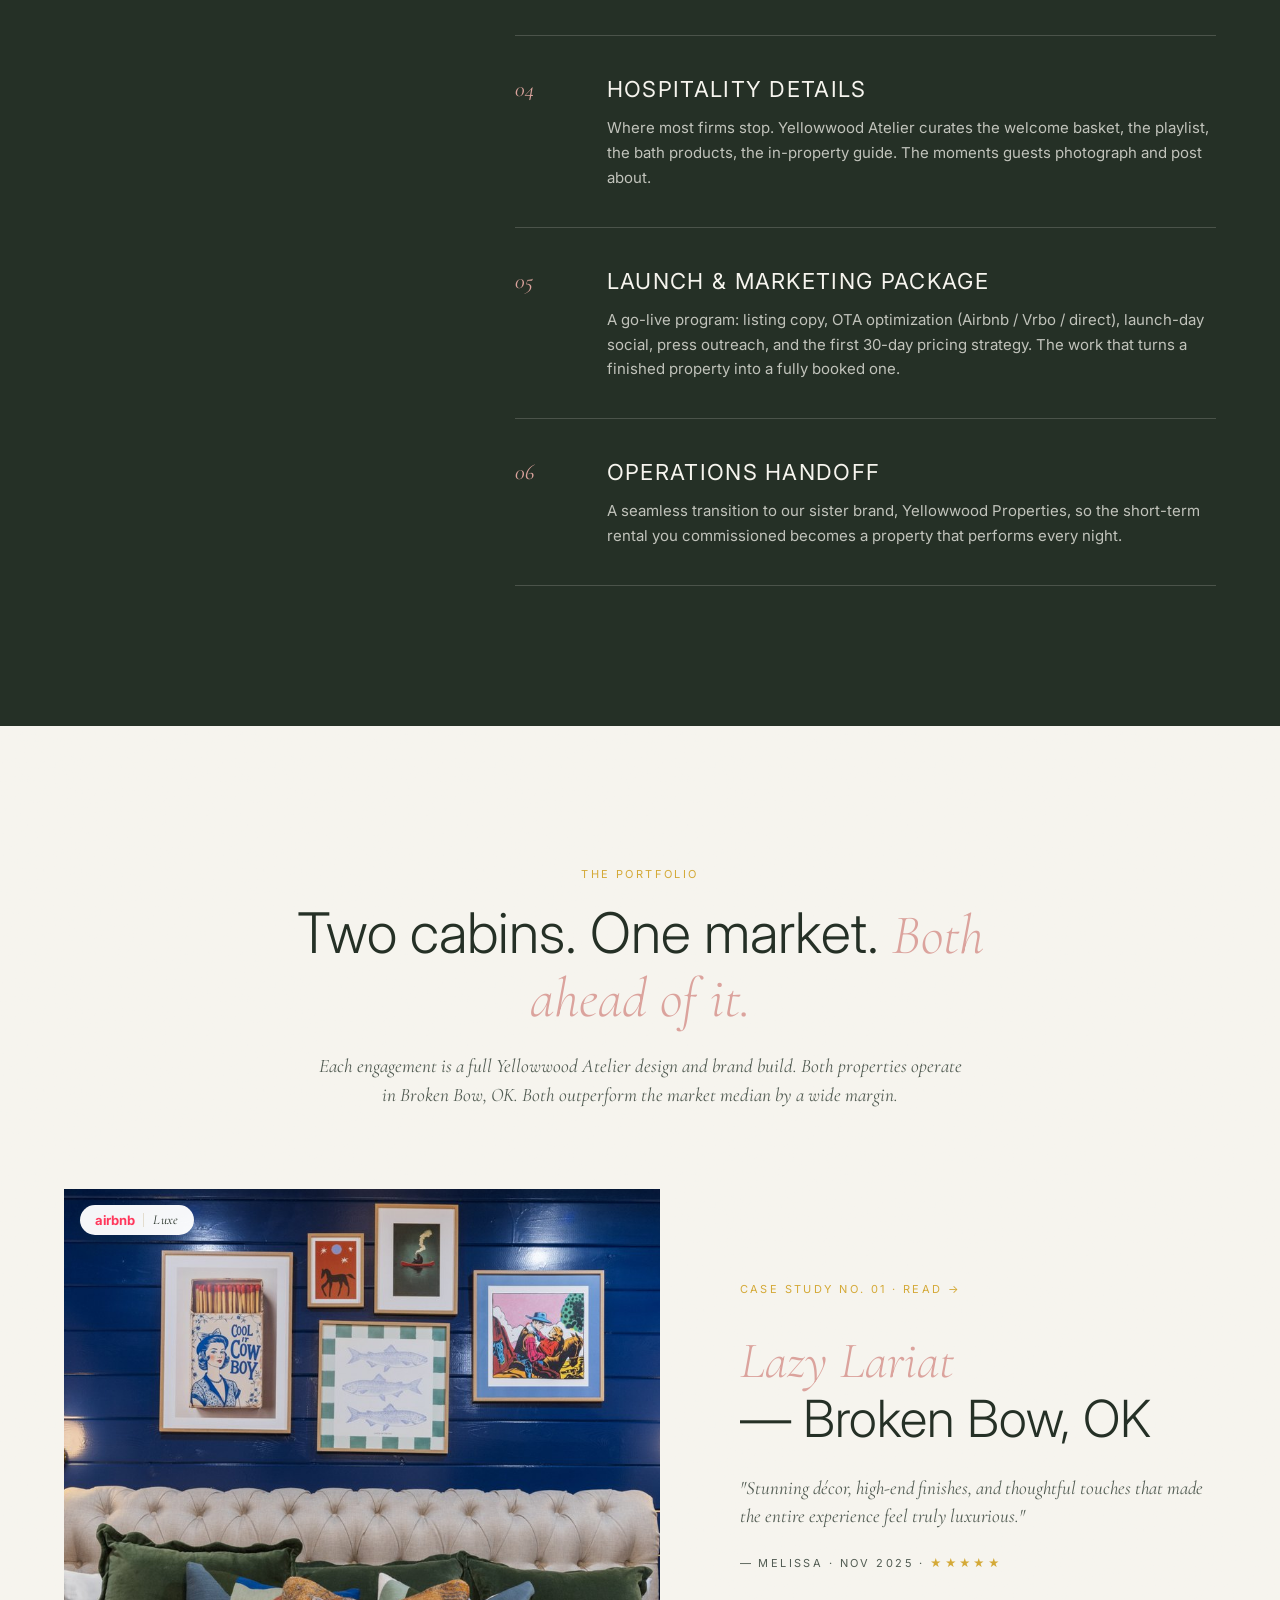
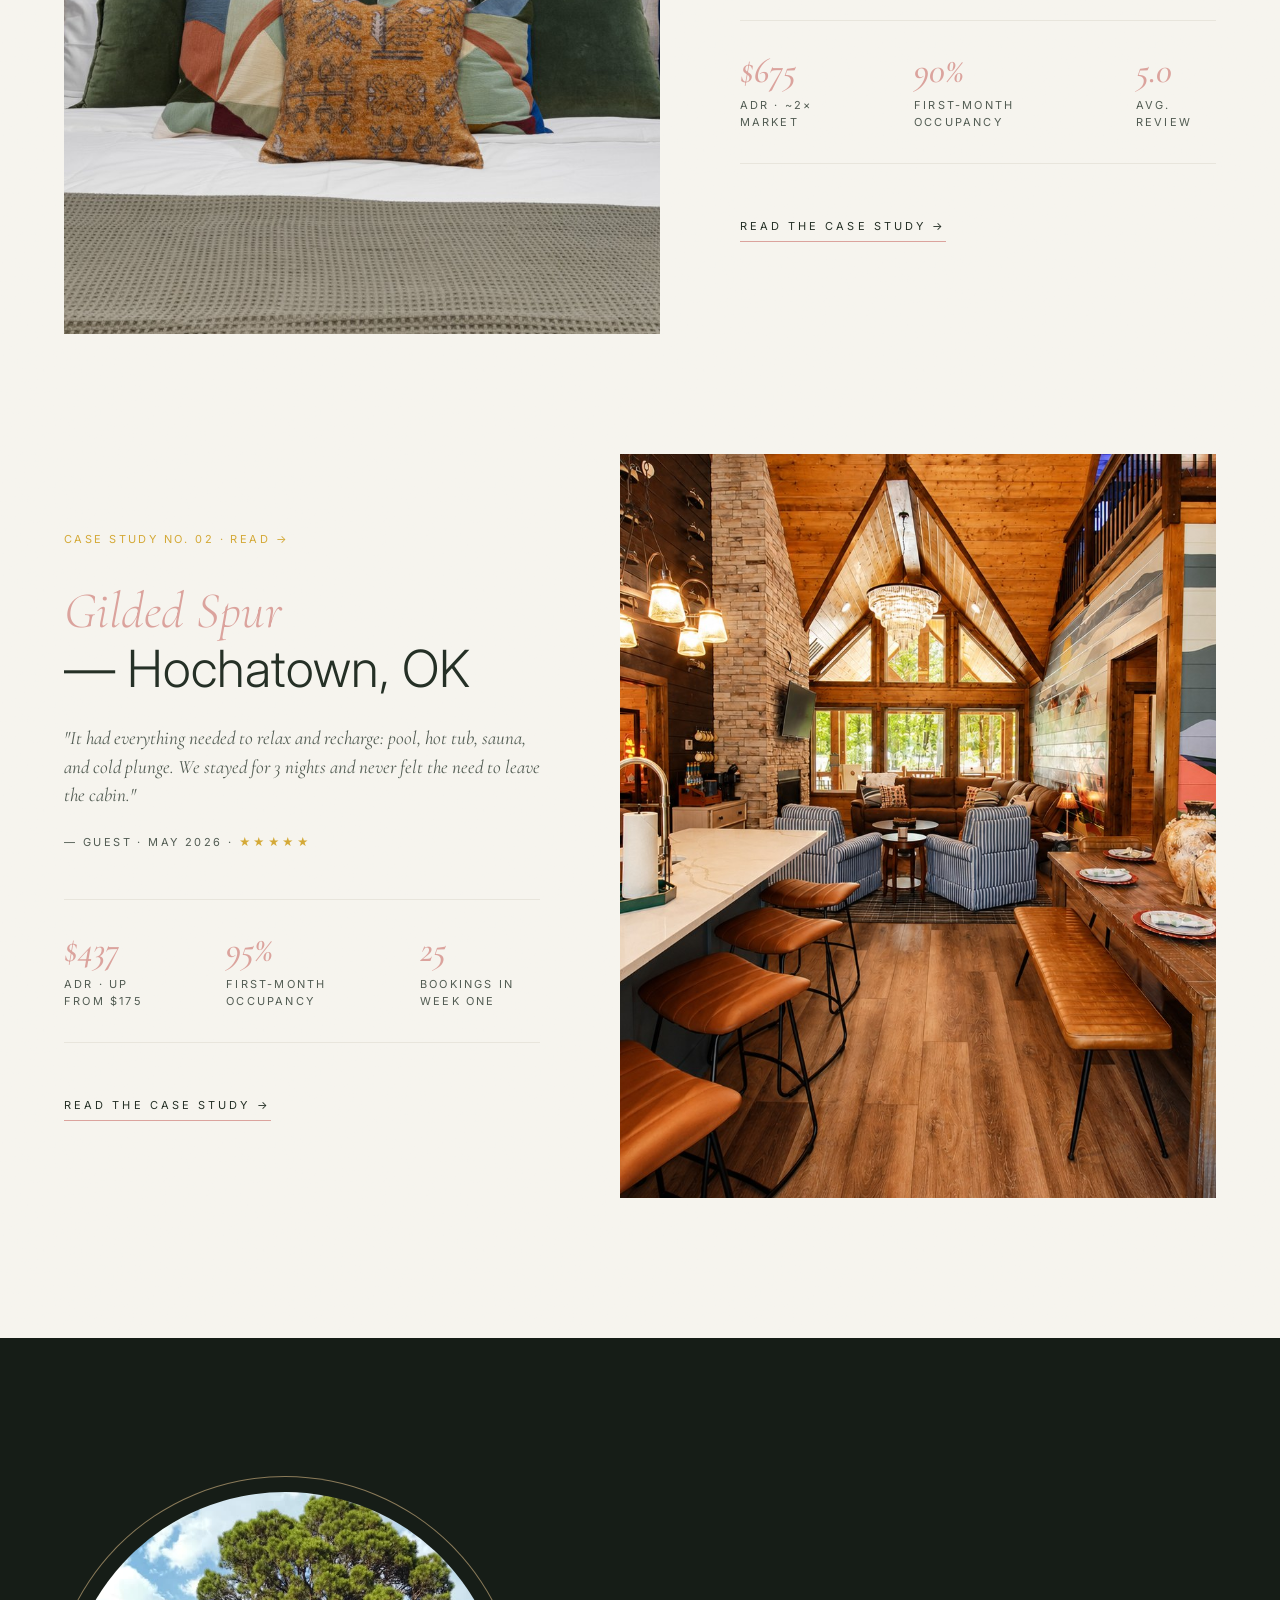
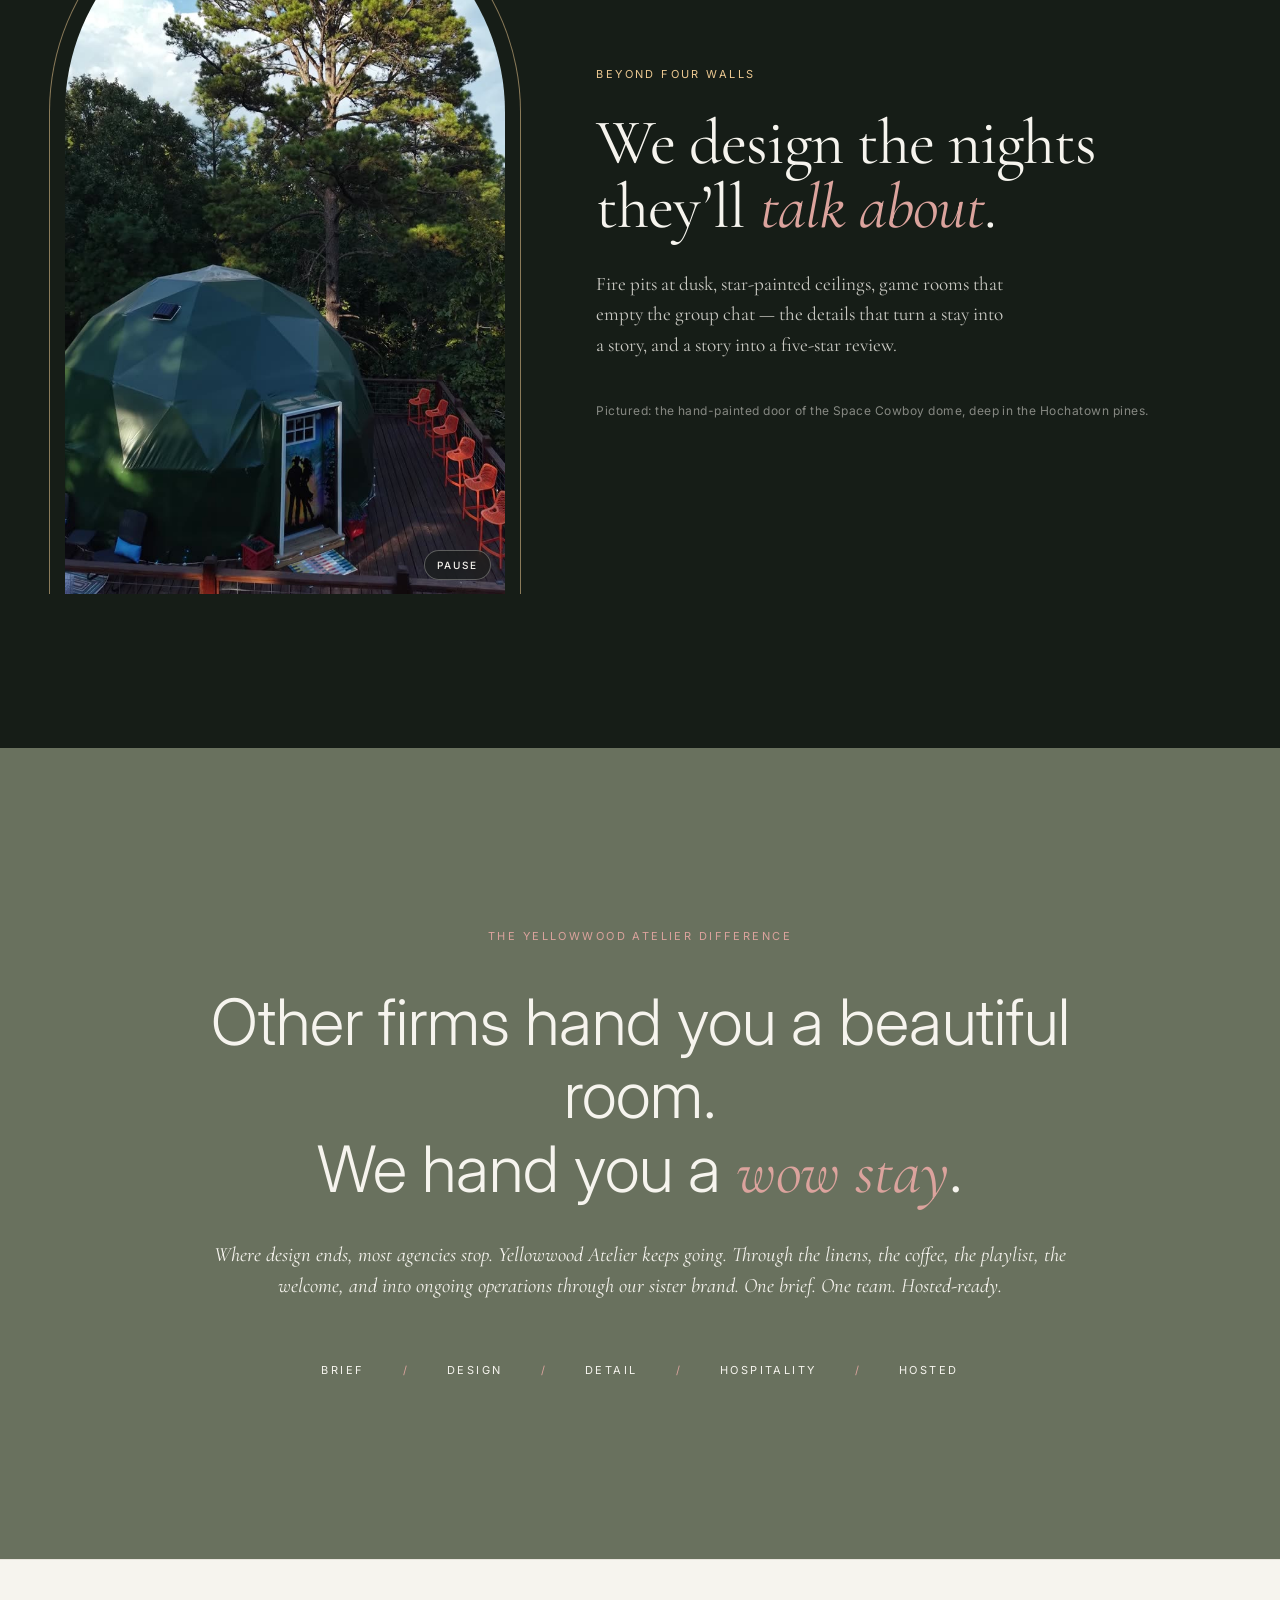
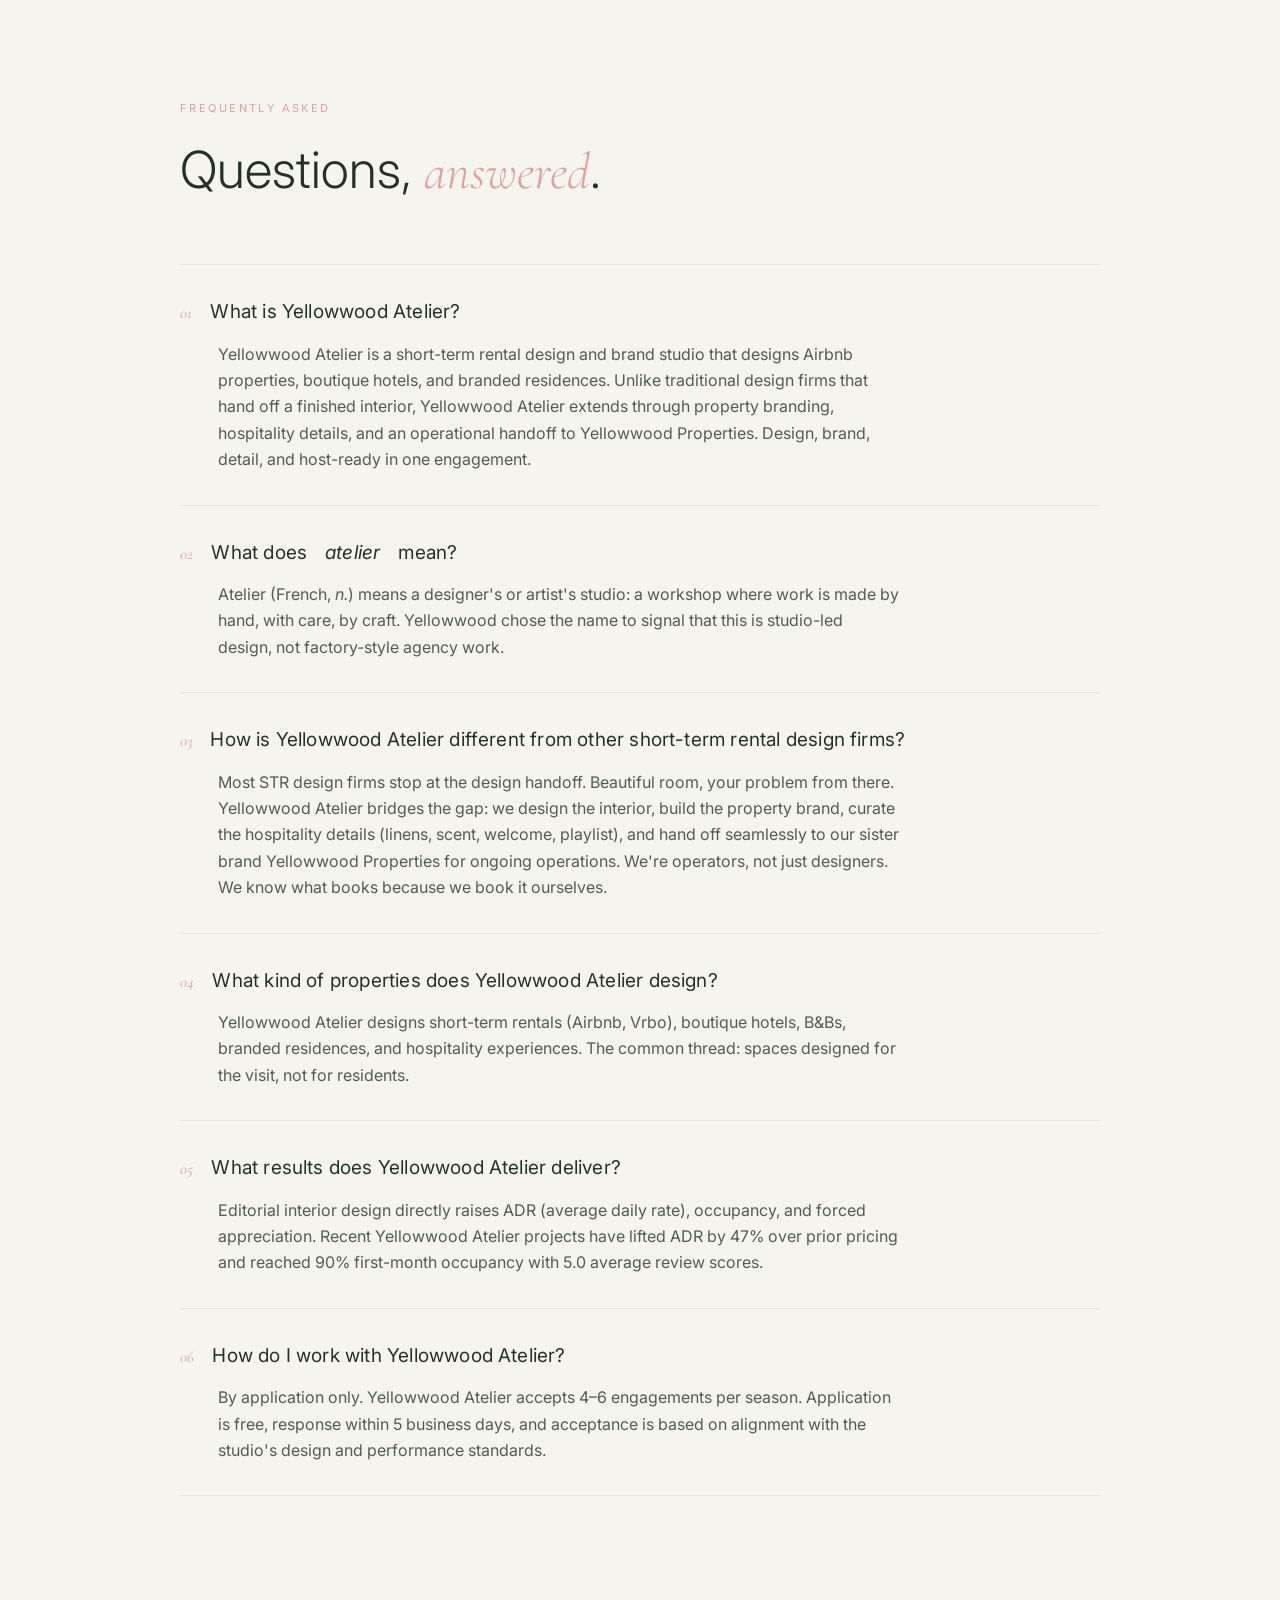
==== commit 560a2957: "Homepage refresh: interiors-first, Space Cowboy pro photos + doorway hero, room-by-room walk, dome f" ====
--- a/index.html
+++ b/index.html
@@ -1,7 +1,8 @@
 <!doctype html>
-<html lang="en">
+<html lang="en" class="no-js">
 <head>
 <meta charset="utf-8" />
+<script>document.documentElement.className=document.documentElement.className.replace("no-js","js");</script>
 <meta name="viewport" content="width=device-width, initial-scale=1" />
 
 <!-- ─── PRIMARY SEO ─────────────────────────────────────────── -->
@@ -17,14 +18,14 @@
 <meta property="og:description" content="A short-term rental design and brand studio that bridges design, hospitality, and operations. Editorial interiors that book. By application only."/>
 <meta property="og:type" content="website"/>
 <meta property="og:url" content="https://yellowwoodatelier.com/"/>
-<meta property="og:image" content="https://yellowwoodatelier.com/assets/og-card.jpg?v=2"/>
+<meta property="og:image" content="https://yellowwoodatelier.com/assets/og-card.jpg?v=3"/>
 <meta property="og:site_name" content="Yellowwood Atelier"/>
 <meta property="og:locale" content="en_US"/>
 
 <meta name="twitter:card" content="summary_large_image"/>
 <meta name="twitter:title" content="Yellowwood Atelier — Short-Term Rental Design & Brand Studio"/>
 <meta name="twitter:description" content="Editorial interiors. Designed for the visit. By application only."/>
-<meta name="twitter:image" content="https://yellowwoodatelier.com/assets/og-card.jpg?v=2"/>
+<meta name="twitter:image" content="https://yellowwoodatelier.com/assets/og-card.jpg?v=3"/>
 
 <!-- ─── JSON-LD STRUCTURED DATA (SEO + LLM/AEO optimization) ───── -->
 <script type="application/ld+json">
@@ -63,7 +64,7 @@
       "@type": "ProfessionalService",
       "@id": "https://yellowwoodatelier.com/#service",
       "name": "Yellowwood Atelier",
-      "image": "https://yellowwoodatelier.com/assets/lazy-lariat_exterior-aerial-dusk.jpg",
+      "image": "https://yellowwoodatelier.com/assets/sc/space-cowboy_dome-bed-to-the-moon-neon.jpg",
       "description": "Short-term rental interior design, property branding, and hospitality details from the design brief to the welcome basket. Editorial interiors that book, run by operators.",
       "provider": { "@id": "https://yellowwoodatelier.com/#organization" },
       "areaServed": "United States",
@@ -875,7 +876,7 @@
 .apply-bg {
   position: absolute;
   inset: 0;
-  background-image: url('assets/lazy-lariat_pool-hot-tub.jpg');
+  background-image: url('assets/sc/space-cowboy_arcade-hallway-neon.jpg');
   background-size: cover;
   background-position: center;
   opacity: 0.16;
@@ -1167,6 +1168,135 @@
 .textband h2 em{font-style:italic;color:#F0D79A}
 .textband p{font-family:var(--font-serif),Georgia,serif;font-size:clamp(15px,1.5vw,19px);line-height:1.6;color:#ece7db;margin:0 auto;max-width:620px}
 
+
+/* ═══ OCT 2026 REFRESH — interiors-first, immersive ═══════════════════ */
+:root{ --navh:70px; --night:#161D17; --lamp:#EBC891; }
+
+/* ── PORTAL HERO: arch window that opens into the room on scroll ── */
+.portal{position:relative;background:var(--bone);color:var(--forest)}
+.portal-stage{position:relative;overflow:hidden;background:var(--bone)}
+.portal-copy{position:relative;z-index:3;padding:clamp(48px,9vh,110px) var(--gutter) 40px;max-width:760px}
+.portal-copy .eyebrow{display:block;margin-bottom:28px;color:#8a6d2f}
+.portal-headline{font-family:var(--font-serif);font-weight:400;font-size:clamp(46px,6.2vw,104px);line-height:.98;letter-spacing:-.015em;color:var(--forest)}
+.portal-headline em{font-style:italic;color:var(--clay)}
+.portal-sub{font-family:var(--font-serif);font-style:italic;font-size:clamp(19px,1.6vw,24px);line-height:1.45;color:var(--gray);margin:30px 0 34px;max-width:30ch}
+.portal-cta{display:inline-flex;gap:12px;align-items:center;font-size:11px;letter-spacing:.26em;text-transform:uppercase;color:var(--forest);padding-bottom:7px;border-bottom:1px solid var(--gold);transition:gap .3s,color .3s}
+.portal-cta:hover{gap:18px;color:#8a6d2f}
+.portal-anchor{display:none}
+.portal-media{position:relative;height:72vh;overflow:hidden}
+.portal-media img{width:100%;height:100%;object-fit:cover;transform-origin:50% 55%}
+.portal-shade{position:absolute;inset:0;background:linear-gradient(180deg,rgba(22,29,23,0) 40%,rgba(22,29,23,.72) 100%);opacity:0;pointer-events:none}
+.portal-caption{position:absolute;left:var(--gutter);right:var(--gutter);bottom:clamp(28px,6vh,64px);z-index:4;color:var(--bone);display:flex;justify-content:space-between;align-items:flex-end;gap:24px;opacity:0;pointer-events:none}
+.portal-caption .pc-line{font-family:var(--font-serif);font-size:clamp(30px,3.6vw,56px);line-height:1.05;max-width:16ch}
+.portal-caption .pc-line i{color:var(--lamp)}
+.portal-caption .pc-where{font-size:11px;letter-spacing:.24em;text-transform:uppercase;text-align:right;line-height:1.9;opacity:.85}
+.portal-frame{display:none}
+.portal-scroll{position:absolute;right:var(--gutter);bottom:30px;z-index:3;font-size:10px;letter-spacing:.24em;text-transform:uppercase;color:var(--gray);display:flex;gap:12px;align-items:center}
+.portal-scroll::after{content:'';width:1px;height:38px;background:linear-gradient(var(--gold),transparent);animation:dropLine 2.2s ease-in-out infinite}
+@keyframes dropLine{0%{transform:scaleY(0);transform-origin:top}50%{transform:scaleY(1);transform-origin:top}51%{transform-origin:bottom}100%{transform:scaleY(0);transform-origin:bottom}}
+
+/* live (JS) version: pinned stage, layered window */
+.js .portal{height:250vh}
+.js .portal-stage{position:sticky;top:var(--navh);height:calc(100vh - var(--navh));height:calc(100svh - var(--navh))}
+.js .portal-anchor{display:block;position:absolute;right:var(--gutter);bottom:0;width:min(36vw,520px);height:84%}
+.js .portal-media{position:absolute;inset:0;height:auto;z-index:2;will-change:clip-path}
+.js .portal-frame{display:block;position:absolute;z-index:1;border:1px solid var(--gold);border-bottom:0;pointer-events:none}
+.js .portal-copy{position:absolute;left:0;top:0;bottom:0;display:flex;flex-direction:column;justify-content:center;padding-top:0;padding-bottom:0;max-width:min(58vw,820px)}
+@media (max-width:820px){
+  .js .portal{height:220vh}
+  .js .portal-copy{justify-content:flex-start;padding-top:34px;max-width:none}
+  .js .portal-anchor{left:var(--gutter);right:var(--gutter);width:auto;height:46%}
+  .portal-headline{font-size:clamp(40px,11vw,60px)}
+  .portal-sub{margin:18px 0 22px}
+  .portal-scroll{display:none}
+  .portal-caption{flex-direction:column;align-items:flex-start}
+  .portal-caption .pc-where{text-align:left}
+}
+
+/* ── ROOM-BY-ROOM WALK (Space Cowboy) ── */
+.walk{background:var(--night);color:var(--bone);padding:0;position:relative}
+.walk-pin{position:relative;overflow:hidden}
+.walk-track{display:flex;align-items:center;gap:clamp(28px,3vw,56px);padding:clamp(70px,10vh,110px) var(--gutter);width:max-content}
+.walk-intro{flex:0 0 auto;width:min(420px,78vw);padding-right:20px}
+.walk-intro .eyebrow{display:block;color:var(--lamp);margin-bottom:26px}
+.walk-intro h2{font-family:var(--font-serif);font-weight:400;font-size:clamp(54px,6.4vw,104px);line-height:.92;letter-spacing:-.02em}
+.walk-intro .walk-loc{font-family:var(--font-serif);font-style:italic;font-size:22px;color:var(--clay);margin:14px 0 30px}
+.walk-intro p{font-size:15px;line-height:1.7;color:rgba(246,244,238,.74);max-width:36ch}
+.walk-intro .walk-hint{display:inline-flex;align-items:center;gap:14px;margin-top:38px;font-size:10px;letter-spacing:.24em;text-transform:uppercase;color:rgba(246,244,238,.55)}
+.walk-intro .walk-hint::after{content:'';width:54px;height:1px;background:var(--lamp)}
+.room{flex:0 0 auto;margin:0;position:relative}
+.room img{display:block;width:100%;height:100%;object-fit:cover}
+.room .ph{overflow:hidden;height:100%}
+.room.wide{width:clamp(520px,52vw,860px);height:min(64vh,560px)}
+.room.tall{width:clamp(300px,26vw,430px);height:min(72vh,640px)}
+.room.small{width:clamp(220px,18vw,300px);height:min(40vh,340px);align-self:flex-end;margin-bottom:6vh}
+.room.lift{align-self:flex-start;margin-top:2vh}
+.room.arch .ph{border-radius:999px 999px 0 0}
+.room figcaption{position:absolute;left:0;top:calc(100% + 14px);display:flex;gap:16px;align-items:baseline;white-space:nowrap}
+.room.lift figcaption{top:auto;bottom:calc(100% + 14px)}
+.room .rn{font-family:var(--font-serif);font-style:italic;font-size:22px;color:var(--bone)}
+.room .rd{font-size:12px;color:rgba(246,244,238,.6);letter-spacing:.02em}
+.walk-end{flex:0 0 auto;width:min(360px,70vw);padding-left:10px}
+.walk-end p{font-family:var(--font-serif);font-size:clamp(26px,2.4vw,36px);line-height:1.2}
+.walk-end a{display:inline-flex;margin-top:26px;font-size:11px;letter-spacing:.24em;text-transform:uppercase;color:var(--lamp);border-bottom:1px solid var(--lamp);padding-bottom:6px}
+.walk-progress{position:absolute;left:var(--gutter);right:var(--gutter);bottom:34px;height:1px;background:rgba(246,244,238,.14)}
+.walk-progress span{display:block;height:100%;width:100%;background:var(--lamp);transform:scaleX(0);transform-origin:left}
+/* desktop pinned */
+.walk.is-pinned .walk-pin{position:sticky;top:var(--navh);height:calc(100vh - var(--navh));display:flex;align-items:center}
+.walk.is-pinned .walk-track{will-change:transform}
+/* touch / small / reduced: native swipe */
+.walk:not(.is-pinned) .walk-pin{overflow-x:auto;scroll-snap-type:x mandatory;-webkit-overflow-scrolling:touch;scrollbar-width:none}
+.walk:not(.is-pinned) .walk-pin::-webkit-scrollbar{display:none}
+.walk:not(.is-pinned) .room,.walk:not(.is-pinned) .walk-intro{scroll-snap-align:start}
+.walk:not(.is-pinned) .walk-progress{display:none}
+@media (max-width:820px){
+  .walk-track{padding:64px 20px 90px;gap:22px;align-items:flex-start}
+  .room.wide{width:84vw;height:58vw}
+  .room.tall{width:62vw;height:86vw}
+  .room.small{width:54vw;height:54vw;align-self:flex-start;margin-bottom:0}
+  .room.lift{margin-top:0}
+  .room.lift figcaption{top:calc(100% + 12px);bottom:auto}
+  .room figcaption{flex-direction:column;gap:2px;white-space:normal;width:100%}
+  .walk-intro .walk-hint::before{content:'Swipe';}
+  .walk-intro .walk-hint span{display:none}
+}
+
+/* ── SERVICES: hover peek ── */
+.svc-peek{position:fixed;left:0;top:0;width:260px;height:330px;z-index:60;pointer-events:none;border-radius:130px 130px 0 0;overflow:hidden;opacity:0;transform:translate(-50%,-50%) scale(.85);transition:opacity .35s ease,transform .45s cubic-bezier(.2,.7,.2,1);box-shadow:0 30px 60px rgba(0,0,0,.35)}
+.svc-peek img{width:100%;height:100%;object-fit:cover}
+.svc-peek.on{opacity:1;transform:translate(-50%,-50%) scale(1)}
+.services-list li{transition:padding-left .4s ease}
+@media (hover:hover) and (pointer:fine){ .services-list li:hover{padding-left:14px} .services-list li:hover .service-title{color:var(--lamp)} }
+
+/* ── THE DOOR: vertical drone film in an arch ── */
+.door{background:var(--night);color:var(--bone);padding:clamp(90px,12vw,160px) var(--gutter);overflow:hidden}
+.door-inner{max-width:var(--container);margin:0 auto;display:grid;grid-template-columns:minmax(260px,5fr) 7fr;gap:clamp(40px,7vw,120px);align-items:center}
+.door-arch{position:relative;aspect-ratio:9/15;max-height:78vh;justify-self:center;width:100%;max-width:440px}
+.door-arch .film{position:absolute;inset:0;border-radius:999px 999px 0 0;overflow:hidden;background:#0f140f}
+.door-arch video,.door-arch .film img{width:100%;height:100%;object-fit:cover;display:block}
+.door-arch::before{content:'';position:absolute;inset:-16px -16px 0 -16px;border:1px solid rgba(235,200,145,.55);border-bottom:0;border-radius:999px 999px 0 0;pointer-events:none}
+.door-arch .film-toggle{position:absolute;right:14px;bottom:14px;z-index:2;font:500 10px/1 var(--font-sans);letter-spacing:.2em;text-transform:uppercase;color:var(--bone);background:rgba(22,29,23,.55);border:1px solid rgba(246,244,238,.3);padding:9px 12px;border-radius:40px;cursor:pointer;backdrop-filter:blur(6px)}
+.door-arch .film-toggle:focus-visible{outline:2px solid var(--lamp);outline-offset:2px}
+.door-copy .eyebrow{display:block;color:var(--lamp);margin-bottom:28px}
+.door-copy h2{font-family:var(--font-serif);font-weight:400;font-size:clamp(40px,5vw,84px);line-height:1;letter-spacing:-.015em;margin-bottom:30px}
+.door-copy h2 em{font-style:italic;color:var(--clay)}
+.door-copy p{font-family:var(--font-serif);font-size:clamp(18px,1.5vw,22px);line-height:1.6;color:rgba(246,244,238,.8);max-width:46ch}
+.door-copy .door-note{margin-top:40px;font-family:var(--font-sans);font-size:12px;letter-spacing:.04em;color:rgba(246,244,238,.5);max-width:none}
+@media (max-width:820px){ .door-inner{grid-template-columns:1fr} .door-arch{max-width:300px} }
+
+/* footer/apply tweaks */
+.apply-bg{opacity:.22 !important}
+a:focus-visible,button:focus-visible{outline:2px solid var(--gold);outline-offset:3px}
+@media (prefers-reduced-motion: reduce){
+  .js .portal{height:auto}
+  .js .portal-stage{position:relative;top:0;height:auto}
+  .js .portal-copy{position:relative;max-width:760px;padding:60px var(--gutter) 40px}
+  .js .portal-media{position:relative;height:70vh;clip-path:none !important}
+  .js .portal-anchor,.js .portal-frame,.portal-scroll{display:none}
+  .portal-caption{opacity:1}
+  .portal-shade{opacity:1}
+  .svc-peek{display:none}
+}
 </style>
 <script type="application/ld+json">
 {
@@ -1174,9 +1304,9 @@
  "@graph": [
   {
    "@type": "ImageObject",
-   "contentUrl": "https://yellowwoodatelier.com/assets/space-cowboy_dome-bedroom-band.jpg",
-   "url": "https://yellowwoodatelier.com/assets/space-cowboy_dome-bedroom-band.jpg",
-   "caption": "Geodesic dome bedroom with a star-mural canopy bed styled straight-on at Space Cowboy glamping rental in Hochatown, Oklahoma",
+   "contentUrl": "https://yellowwoodatelier.com/assets/sc/space-cowboy_dome-bedroom-four-poster-sm.jpg",
+   "url": "https://yellowwoodatelier.com/assets/sc/space-cowboy_dome-bedroom-four-poster-sm.jpg",
+   "caption": "Four-poster bed beneath a skylight and starry mural inside the Space Cowboy geodesic dome in Hochatown, Oklahoma",
    "creator": { "@type": "Organization", "name": "Yellowwood Atelier", "url": "https://yellowwoodatelier.com/" },
    "creditText": "Yellowwood Atelier",
    "copyrightNotice": "\u00a9 Yellowwood Atelier",
@@ -1205,9 +1335,9 @@
   },
   {
    "@type": "ImageObject",
-   "contentUrl": "https://yellowwoodatelier.com/assets/lazy-lariat_porch-swing-bar-gameday.jpg",
-   "url": "https://yellowwoodatelier.com/assets/lazy-lariat_porch-swing-bar-gameday.jpg",
-   "caption": "Covered porch bar with rope swings and a game-day TV at Lazy Lariat cabin in Broken Bow, Oklahoma",
+   "contentUrl": "https://yellowwoodatelier.com/assets/lazy-lariat_living-fireplace.jpg",
+   "url": "https://yellowwoodatelier.com/assets/lazy-lariat_living-fireplace.jpg",
+   "caption": "Living room with a stone fireplace at Lazy Lariat cabin in Broken Bow, Oklahoma",
    "creator": { "@type": "Organization", "name": "Yellowwood Atelier", "url": "https://yellowwoodatelier.com/" },
    "creditText": "Yellowwood Atelier",
    "copyrightNotice": "\u00a9 Yellowwood Atelier",
@@ -1216,9 +1346,9 @@
   },
   {
    "@type": "ImageObject",
-   "contentUrl": "https://yellowwoodatelier.com/assets/space-cowboy_loft-galaxy-hallway.jpg",
-   "url": "https://yellowwoodatelier.com/assets/space-cowboy_loft-galaxy-hallway.jpg",
-   "caption": "Loft hallway with a galaxy ceiling, neon accent and arcade at Space Cowboy in Hochatown, Oklahoma",
+   "contentUrl": "https://yellowwoodatelier.com/assets/sc/space-cowboy_arcade-saddle-up-neon-sm.jpg",
+   "url": "https://yellowwoodatelier.com/assets/sc/space-cowboy_arcade-saddle-up-neon-sm.jpg",
+   "caption": "Arcade cabinets and a pink ‘Saddle up among the stars’ neon at Space Cowboy in Hochatown, Oklahoma",
    "creator": { "@type": "Organization", "name": "Yellowwood Atelier", "url": "https://yellowwoodatelier.com/" },
    "creditText": "Yellowwood Atelier",
    "copyrightNotice": "\u00a9 Yellowwood Atelier",
@@ -1227,9 +1357,9 @@
   },
   {
    "@type": "ImageObject",
-   "contentUrl": "https://yellowwoodatelier.com/assets/gilded-spur_outdoor-gym-hot-tub.jpg",
-   "url": "https://yellowwoodatelier.com/assets/gilded-spur_outdoor-gym-hot-tub.jpg",
-   "caption": "Outdoor fitness area with free weights and a cedar hot tub at Gilded Spur in Hochatown, Oklahoma",
+   "contentUrl": "https://yellowwoodatelier.com/assets/gilded-spur_great-room-mural-marble-island_hochatown-ok.jpg",
+   "url": "https://yellowwoodatelier.com/assets/gilded-spur_great-room-mural-marble-island_hochatown-ok.jpg",
+   "caption": "Great room with a hand-painted mural and marble kitchen island at Gilded Spur in Hochatown, Oklahoma",
    "creator": { "@type": "Organization", "name": "Yellowwood Atelier", "url": "https://yellowwoodatelier.com/" },
    "creditText": "Yellowwood Atelier",
    "copyrightNotice": "\u00a9 Yellowwood Atelier",
@@ -1238,9 +1368,9 @@
   },
   {
    "@type": "ImageObject",
-   "contentUrl": "https://yellowwoodatelier.com/assets/wild-pelican_mini-golf-play.jpg",
-   "url": "https://yellowwoodatelier.com/assets/wild-pelican_mini-golf-play.jpg",
-   "caption": "Backyard mini-golf green with palm trees at The Wild Pelican in Bradenton, Florida",
+   "contentUrl": "https://yellowwoodatelier.com/assets/wild-pelican_coffee-tea-station.jpg",
+   "url": "https://yellowwoodatelier.com/assets/wild-pelican_coffee-tea-station.jpg",
+   "caption": "Styled coffee and tea station at The Wild Pelican in Bradenton, Florida",
    "creator": { "@type": "Organization", "name": "Yellowwood Atelier", "url": "https://yellowwoodatelier.com/" },
    "creditText": "Interior design by Yellowwood Atelier",
    "acquireLicensePage": "https://yellowwoodatelier.com/"
@@ -1258,9 +1388,9 @@
   },
   {
    "@type": "ImageObject",
-   "contentUrl": "https://yellowwoodatelier.com/assets/space-cowboy_bunk-room-nasa.jpg",
-   "url": "https://yellowwoodatelier.com/assets/space-cowboy_bunk-room-nasa.jpg",
-   "caption": "Space-themed kids’ bunk room with a NASA play tent and painted night sky at Space Cowboy in Hochatown, Oklahoma",
+   "contentUrl": "https://yellowwoodatelier.com/assets/sc/space-cowboy_nasa-bunk-loft-sm.jpg",
+   "url": "https://yellowwoodatelier.com/assets/sc/space-cowboy_nasa-bunk-loft-sm.jpg",
+   "caption": "Loft bunk room with a NASA rocket play tent under a painted night sky at Space Cowboy in Hochatown, Oklahoma",
    "creator": { "@type": "Organization", "name": "Yellowwood Atelier", "url": "https://yellowwoodatelier.com/" },
    "creditText": "Yellowwood Atelier",
    "copyrightNotice": "\u00a9 Yellowwood Atelier",
@@ -1269,9 +1399,9 @@
   },
   {
    "@type": "ImageObject",
-   "contentUrl": "https://yellowwoodatelier.com/assets/gilded-spur_pool-aerial-resort-program_hochatown-ok.jpg",
-   "url": "https://yellowwoodatelier.com/assets/gilded-spur_pool-aerial-resort-program_hochatown-ok.jpg",
-   "caption": "Aerial view of the resort-style pool and deck at Gilded Spur in Hochatown, Oklahoma",
+   "contentUrl": "https://yellowwoodatelier.com/assets/gilded-spur_primary-bedroom-oklahoma-sky-neon_hochatown-ok.jpg",
+   "url": "https://yellowwoodatelier.com/assets/gilded-spur_primary-bedroom-oklahoma-sky-neon_hochatown-ok.jpg",
+   "caption": "Primary bedroom with an Oklahoma-sky neon at Gilded Spur in Hochatown, Oklahoma",
    "creator": { "@type": "Organization", "name": "Yellowwood Atelier", "url": "https://yellowwoodatelier.com/" },
    "creditText": "Yellowwood Atelier",
    "copyrightNotice": "\u00a9 Yellowwood Atelier",
@@ -1311,9 +1441,9 @@
   },
   {
    "@type": "ImageObject",
-   "contentUrl": "https://yellowwoodatelier.com/assets/space-cowboy_firepit-dusk.jpg",
-   "url": "https://yellowwoodatelier.com/assets/space-cowboy_firepit-dusk.jpg",
-   "caption": "Fire pit ringed with Adirondack chairs and string lights at dusk at Space Cowboy in Hochatown, Oklahoma",
+   "contentUrl": "https://yellowwoodatelier.com/assets/sc/space-cowboy_dome-door-dusk.jpg",
+   "url": "https://yellowwoodatelier.com/assets/sc/space-cowboy_dome-door-dusk.jpg",
+   "caption": "Hand-painted cowboy-couple door on the Space Cowboy geodesic dome at dusk in Hochatown, Oklahoma",
    "creator": { "@type": "Organization", "name": "Yellowwood Atelier", "url": "https://yellowwoodatelier.com/" },
    "creditText": "Yellowwood Atelier",
    "copyrightNotice": "\u00a9 Yellowwood Atelier",
@@ -1382,58 +1512,29 @@
 </ul>
 </nav>
 
-<!-- ─── HERO ────────────────────────────────────────────────── -->
-<header class="hero" id="top">
-  <!-- Best-practice hero: ambient looping video + animated still fallback + overlay -->
-  <!-- Static hero image — Lazy Lariat exterior at dusk. Replace with property video later if/when shot. -->
-  <img class="hero-video" src="assets/lazy-lariat_exterior-aerial-dusk.jpg" alt="Lazy Lariat — a Yellowwood Atelier-designed cabin in Broken Bow, Oklahoma at dusk" style="width: 100%; height: 100%; object-fit: cover; animation: slowZoom 24s ease-in-out infinite alternate;"/>
-  <div class="hero-image-fallback"></div>
-  <div class="hero-overlay"></div>
-
-  <!-- Oversized Y mark bleed — runs off the bottom-left edge as editorial brand presence -->
-  <div class="hero-mark-bleed" aria-hidden="true">
-    <img src="assets/Yellowwood_Atelier_Icon_naked_fullcolor_2048.png" alt=""/>
-  </div>
-
-  <!-- Overscale curve representing the Yellowwood "path" — Frost reference -->
-  <div class="hero-curve" aria-hidden="true">
-    <svg viewBox="0 0 760 800" xmlns="http://www.w3.org/2000/svg">
-      <path d="M 740,40 C 520,140 380,260 380,440 C 380,580 520,680 700,760"/>
-      <path d="M 700,80 C 500,180 360,300 360,460 C 360,600 500,700 660,780"/>
-      <path d="M 660,120 C 480,220 340,340 340,480 C 340,620 480,720 620,800"/>
-    </svg>
-  </div>
-
-  <!-- Topo lines drift -->
-  <div class="hero-topo" aria-hidden="true">
-    <img src="assets/TopoLines_clay_2048.png" alt=""/>
-  </div>
-
-  <div class="hero-content">
-    <div class="hero-left">
-      <h1 class="hero-headline">
-        Most rentals are forgettable.<br/>
-        We refuse to design <em>forgettable</em>.
-      </h1>
-    </div>
-
-    <div class="hero-right">
-      <div class="role">
-        <span class="eyebrow" style="color: var(--bone); font-size: 12px; letter-spacing: 0.28em;">A short-term rental design &amp; brand studio</span>
-      </div>
-      <p>Interiors that book.<br/>Artful spaces.<br/>Designed for the visit.</p>
-      <a href="#apply" class="cta">Apply to work with Yellowwood Atelier</a>
-    </div>
-  </div>
-
-  <div class="page-marker">
-    <span class="num">01</span>The Studio
-  </div>
-  <div class="scroll-cue">
-    <span>Scroll</span>
-    <span class="line"></span>
+<!-- ─── HERO · the doorway ──────────────────────────────────── -->
+<header class="portal" id="top">
+  <div class="portal-stage">
+    <div class="portal-copy">
+      <span class="eyebrow">A short-term rental design &amp; brand studio</span>
+      <h1 class="portal-headline">Most rentals are forgettable.<br/>We refuse to design <em>forgettable</em>.</h1>
+      <p class="portal-sub">Interiors that book. Artful spaces. Designed for the visit.</p>
+      <a href="#apply" class="portal-cta">Apply to work with Yellowwood Atelier</a>
+    </div>
+    <div class="portal-anchor" aria-hidden="true"></div>
+    <div class="portal-frame" aria-hidden="true"></div>
+    <div class="portal-media">
+      <img src="assets/sc/space-cowboy_dome-bed-to-the-moon-neon.jpg" srcset="assets/sc/space-cowboy_dome-bed-to-the-moon-neon-sm.jpg 1000w, assets/sc/space-cowboy_dome-bed-to-the-moon-neon.jpg 2000w" sizes="100vw" alt="Geodesic dome bedroom with a leather headboard, patterned pillows and a 'to the moon' neon sign over a painted night sky at Space Cowboy, Hochatown, Oklahoma" fetchpriority="high"/>
+      <div class="portal-shade" aria-hidden="true"></div>
+    </div>
+    <div class="portal-caption">
+      <span class="pc-line">This is the dome. <i>Now picture yours.</i></span>
+      <span class="pc-where">Space Cowboy<br/>Hochatown, Oklahoma</span>
+    </div>
+    <div class="portal-scroll" aria-hidden="true">Scroll to step inside</div>
   </div>
 </header>
+
 
 <!-- ─── MANIFESTO ──────────────────────────────────────────── -->
 <section class="manifesto">
@@ -1455,12 +1556,39 @@
   </div>
 </section>
 
+<!-- ─── SPACE COWBOY · room by room ───────────────────────── -->
+<section class="walk" id="space-cowboy" aria-label="Space Cowboy, room by room">
+  <div class="walk-pin">
+    <div class="walk-track">
+      <div class="walk-intro">
+        <span class="eyebrow">New work</span>
+        <h2>Space<br/>Cowboy</h2>
+        <p class="walk-loc">Hochatown, Oklahoma</p>
+        <p>A geodesic dome bedroom, a saloon under a spiral stair, an arcade wired in neon, and bedrooms painted like a desert at dusk. Western, but make it outer space. Sleeps twelve.</p>
+        <span class="walk-hint"><span>Keep scrolling to walk through</span></span>
+      </div>
+      <figure class="room wide"><div class="ph"><img src="assets/sc/space-cowboy_dome-bed-sconces-dusk.jpg" srcset="assets/sc/space-cowboy_dome-bed-sconces-dusk-sm.jpg 1000w, assets/sc/space-cowboy_dome-bed-sconces-dusk.jpg 2000w" sizes="(max-width:820px) 84vw, 52vw" loading="lazy" alt="Four-poster bed under a painted starry wall with brass sconces inside the Space Cowboy geodesic dome"/></div><figcaption><span class="rn">The dome</span><span class="rd">A four-poster under a hand-painted night sky</span></figcaption></figure>
+      <figure class="room tall arch lift"><div class="ph"><img src="assets/sc/space-cowboy_dome-telescope-window.jpg" srcset="assets/sc/space-cowboy_dome-telescope-window-sm.jpg 1000w, assets/sc/space-cowboy_dome-telescope-window.jpg 2000w" sizes="(max-width:820px) 62vw, 26vw" loading="lazy" style="object-position:38% 50%" alt="White telescope aimed through a triangular dome window at dusk"/></div><figcaption><span class="rn">The observatory</span><span class="rd">A telescope aimed through the dome</span></figcaption></figure>
+      <figure class="room tall"><div class="ph"><img src="assets/sc/space-cowboy_space-cowboy-mural-spiral-stair.jpg" srcset="assets/sc/space-cowboy_space-cowboy-mural-spiral-stair-sm.jpg 1000w, assets/sc/space-cowboy_space-cowboy-mural-spiral-stair.jpg 2000w" sizes="(max-width:820px) 62vw, 26vw" loading="lazy" style="object-position:62% 50%" alt="Retro 'Space Cowboy' rider mural beside a black spiral staircase and rust-patina wall"/></div><figcaption><span class="rn">The great room</span><span class="rd">Spiral stair, cowboy mural, rusted tin</span></figcaption></figure>
+      <figure class="room wide"><div class="ph"><img src="assets/sc/space-cowboy_saloon-bar-globe-pendants.jpg" srcset="assets/sc/space-cowboy_saloon-bar-globe-pendants-sm.jpg 1000w, assets/sc/space-cowboy_saloon-bar-globe-pendants.jpg 2000w" sizes="(max-width:820px) 84vw, 52vw" loading="lazy" alt="Saloon game room with globe pendant lights, barrel-base bar stools and a pool table"/></div><figcaption><span class="rn">The saloon</span><span class="rd">Globe pendants over barrel stools and felt</span></figcaption></figure>
+      <figure class="room wide lift"><div class="ph"><img src="assets/sc/space-cowboy_arcade-hallway-neon.jpg" srcset="assets/sc/space-cowboy_arcade-hallway-neon-sm.jpg 1000w, assets/sc/space-cowboy_arcade-hallway-neon.jpg 2000w" sizes="(max-width:820px) 84vw, 52vw" loading="lazy" alt="Dark arcade hallway lined with cabinets under a pink 'Saddle up among the stars' neon"/></div><figcaption><span class="rn">The arcade</span><span class="rd">&ldquo;Saddle up among the stars,&rdquo; in pink neon</span></figcaption></figure>
+      <figure class="room tall arch"><div class="ph"><img src="assets/sc/space-cowboy_green-room-geometric-art.jpg" srcset="assets/sc/space-cowboy_green-room-geometric-art-sm.jpg 1000w, assets/sc/space-cowboy_green-room-geometric-art.jpg 2000w" sizes="(max-width:820px) 62vw, 26vw" loading="lazy" style="object-position:40% 50%" alt="Bedroom with sage-green painted shiplap, geometric wood art, chartreuse pillows and coral nightstands"/></div><figcaption><span class="rn">The green room</span><span class="rd">Sage shiplap, coral, chartreuse</span></figcaption></figure>
+      <figure class="room wide"><div class="ph"><img src="assets/sc/space-cowboy_lilac-room-plaid-headboard.jpg" srcset="assets/sc/space-cowboy_lilac-room-plaid-headboard-sm.jpg 1000w, assets/sc/space-cowboy_lilac-room-plaid-headboard.jpg 2000w" sizes="(max-width:820px) 84vw, 52vw" loading="lazy" alt="Lilac bedroom with a plaid upholstered headboard, mustard pillows and a burnt-orange bench"/></div><figcaption><span class="rn">The lilac room</span><span class="rd">Plaid, mustard and lavender, on purpose</span></figcaption></figure>
+      <figure class="room tall lift"><div class="ph"><img src="assets/sc/space-cowboy_bunk-room-spiral-ladder.jpg" srcset="assets/sc/space-cowboy_bunk-room-spiral-ladder-sm.jpg 1000w, assets/sc/space-cowboy_bunk-room-spiral-ladder.jpg 2000w" sizes="(max-width:820px) 62vw, 26vw" loading="lazy" style="object-position:45% 50%" alt="Bunk room with a spiral staircase up to a lofted bed and a green neon outline on the wall"/></div><figcaption><span class="rn">The bunkhouse</span><span class="rd">A spiral stair to the top bunk</span></figcaption></figure>
+      <figure class="room small"><div class="ph"><img src="assets/sc/space-cowboy_windmill-fan-detail-sm.jpg" loading="lazy" alt="Windmill-blade ceiling fan against dark-stained planks"/></div><figcaption><span class="rn">The details</span><span class="rd">Even the ceiling fan is a windmill</span></figcaption></figure>
+      <div class="walk-end"><p>Every room had a brief. None of them were beige.</p><a href="#apply">Apply for your property</a></div>
+    </div>
+  </div>
+  <div class="walk-progress" aria-hidden="true"><span></span></div>
+</section>
+
+
 <!-- ─── WHAT WE DO ─────────────────────────────────────────── -->
 <!-- RECENT PROJECTS (interactive marquee) -->
 <section class="pf" id="recent-projects" aria-label="Recent projects">
 <div class="rings"><svg viewBox="0 0 1040 1040" xmlns="http://www.w3.org/2000/svg" aria-hidden="true"><ellipse cx="520" cy="520" rx="60" ry="57" fill="none" stroke="#c9a24b" stroke-width="1.1" opacity="0.5"/><ellipse cx="520" cy="520" rx="93" ry="88" fill="none" stroke="#c9a24b" stroke-width="1.1" opacity="0.5"/><ellipse cx="520" cy="520" rx="129" ry="123" fill="none" stroke="#c9a24b" stroke-width="1.1" opacity="0.5"/><ellipse cx="520" cy="520" rx="160" ry="152" fill="none" stroke="#c9a24b" stroke-width="1.1" opacity="0.5"/><ellipse cx="520" cy="520" rx="197" ry="188" fill="none" stroke="#c9a24b" stroke-width="1.1" opacity="0.5"/><ellipse cx="520" cy="520" rx="229" ry="218" fill="none" stroke="#c9a24b" stroke-width="1.1" opacity="0.5"/><ellipse cx="520" cy="520" rx="261" ry="249" fill="none" stroke="#c9a24b" stroke-width="1.1" opacity="0.5"/><ellipse cx="520" cy="520" rx="299" ry="285" fill="none" stroke="#c9a24b" stroke-width="1.1" opacity="0.5"/><ellipse cx="520" cy="520" rx="327" ry="312" fill="none" stroke="#c9a24b" stroke-width="1.1" opacity="0.5"/><ellipse cx="520" cy="520" rx="366" ry="349" fill="none" stroke="#c9a24b" stroke-width="1.1" opacity="0.5"/><ellipse cx="520" cy="520" rx="395" ry="377" fill="none" stroke="#c9a24b" stroke-width="1.1" opacity="0.5"/><ellipse cx="520" cy="520" rx="429" ry="409" fill="none" stroke="#c9a24b" stroke-width="1.1" opacity="0.5"/><ellipse cx="520" cy="520" rx="468" ry="446" fill="none" stroke="#c9a24b" stroke-width="1.1" opacity="0.5"/><ellipse cx="520" cy="520" rx="509" ry="486" fill="none" stroke="#c9a24b" stroke-width="1.1" opacity="0.5"/></svg></div>
 <div class="head"><span class="eyebrow">Recent projects</span><h2>Fresh from the studio.</h2><p class="sub">A rotating look at the spaces we&rsquo;ve designed to book.</p></div>
-<div class="viewport" id="pfvp"><div class="rail" id="pfrail"><figure class="card a"><img src="assets/space-cowboy_dome-bedroom-band.jpg" width="380" height="285" loading="lazy" alt="Geodesic dome bedroom with a star-mural canopy bed styled straight-on at Space Cowboy glamping rental in Hochatown, Oklahoma" draggable="false"><figcaption><span class="pn">Space Cowboy</span><span class="pl">Hochatown, OK</span></figcaption></figure><figure class="card b"><img src="assets/gilded-spur_loft-game-room.jpg" width="380" height="285" loading="lazy" alt="Loft game room with arcade and Oklahoma mural at Gilded Spur short-term rental in Hochatown, Oklahoma" draggable="false"><figcaption><span class="pn">Gilded Spur</span><span class="pl">Hochatown, OK</span></figcaption></figure><figure class="card a"><img src="assets/wild-pelican_neon-be-wild.jpg" width="380" height="285" loading="lazy" alt="&lsquo;Let Them Be Wild&rsquo; neon over a mustard sofa and tropical-bird wallpaper at The Wild Pelican in Bradenton, Florida" draggable="false"><figcaption><span class="pn">The Wild Pelican</span><span class="pl">Bradenton, FL</span></figcaption></figure><figure class="card b"><img src="assets/lazy-lariat_porch-swing-bar-gameday.jpg" width="380" height="285" loading="lazy" alt="Covered porch bar with rope swings and a game-day TV at Lazy Lariat cabin in Broken Bow, Oklahoma" draggable="false"><figcaption><span class="pn">Lazy Lariat</span><span class="pl">Broken Bow, OK</span></figcaption></figure><figure class="card a"><img src="assets/space-cowboy_loft-galaxy-hallway.jpg" width="380" height="285" loading="lazy" alt="Loft hallway with a galaxy ceiling, neon accent and arcade at Space Cowboy in Hochatown, Oklahoma" draggable="false"><figcaption><span class="pn">Space Cowboy</span><span class="pl">Hochatown, OK</span></figcaption></figure><figure class="card b"><img src="assets/gilded-spur_outdoor-gym-hot-tub.jpg" width="380" height="285" loading="lazy" alt="Outdoor fitness area with free weights and a cedar hot tub at Gilded Spur in Hochatown, Oklahoma" draggable="false"><figcaption><span class="pn">Gilded Spur</span><span class="pl">Hochatown, OK</span></figcaption></figure><figure class="card a"><img src="assets/wild-pelican_mini-golf-play.jpg" width="380" height="285" loading="lazy" alt="Backyard mini-golf green with palm trees at The Wild Pelican in Bradenton, Florida" draggable="false"><figcaption><span class="pn">The Wild Pelican</span><span class="pl">Bradenton, FL</span></figcaption></figure><figure class="card b"><img src="assets/lazy-lariat_kids-adventure-bunk.jpg" width="380" height="285" loading="lazy" alt="Kids&rsquo; adventure bunk room with a mountain mural and teepee at Lazy Lariat in Broken Bow, Oklahoma" draggable="false"><figcaption><span class="pn">Lazy Lariat</span><span class="pl">Broken Bow, OK</span></figcaption></figure><figure class="card a"><img src="assets/space-cowboy_bunk-room-nasa.jpg" width="380" height="285" loading="lazy" alt="Space-themed kids&rsquo; bunk room with a NASA play tent and painted night sky at Space Cowboy in Hochatown, Oklahoma" draggable="false"><figcaption><span class="pn">Space Cowboy</span><span class="pl">Hochatown, OK</span></figcaption></figure><figure class="card b"><img src="assets/lazy-lariat_primary-bedroom-plaid.jpg" width="380" height="285" loading="lazy" alt="Primary bedroom with a plaid upholstered headboard, mounted antlers and Aztec accents at Lazy Lariat in Broken Bow, Oklahoma" draggable="false"><figcaption><span class="pn">Lazy Lariat</span><span class="pl">Broken Bow, OK</span></figcaption></figure><figure class="card a"><img src="assets/gilded-spur_pool-aerial-resort-program_hochatown-ok.jpg" width="380" height="285" loading="lazy" alt="Aerial view of the resort-style pool and deck at Gilded Spur in Hochatown, Oklahoma" draggable="false"><figcaption><span class="pn">Gilded Spur</span><span class="pl">Hochatown, OK</span></figcaption></figure><figure class="card b"><img src="assets/wild-pelican_florida-mural.jpg" width="380" height="285" loading="lazy" alt="Hand-painted Florida mural accent wall at The Wild Pelican in Bradenton, Florida" draggable="false"><figcaption><span class="pn">The Wild Pelican</span><span class="pl">Bradenton, FL</span></figcaption></figure><figure class="card a"><img src="assets/lazy-lariat_game-room-giddy-up.jpg" width="380" height="285" loading="lazy" alt="Game room with a pool table, arcade and &lsquo;Giddy Up &amp; Game On&rsquo; neon at Lazy Lariat in Broken Bow, Oklahoma" draggable="false"><figcaption><span class="pn">Lazy Lariat</span><span class="pl">Broken Bow, OK</span></figcaption></figure><figure class="card a"><img src="assets/space-cowboy_dome-bedroom-band.jpg" width="380" height="285" loading="lazy" alt="Geodesic dome bedroom with a star-mural canopy bed styled straight-on at Space Cowboy glamping rental in Hochatown, Oklahoma" draggable="false"><figcaption><span class="pn">Space Cowboy</span><span class="pl">Hochatown, OK</span></figcaption></figure><figure class="card b"><img src="assets/gilded-spur_loft-game-room.jpg" width="380" height="285" loading="lazy" alt="Loft game room with arcade and Oklahoma mural at Gilded Spur short-term rental in Hochatown, Oklahoma" draggable="false"><figcaption><span class="pn">Gilded Spur</span><span class="pl">Hochatown, OK</span></figcaption></figure><figure class="card a"><img src="assets/wild-pelican_neon-be-wild.jpg" width="380" height="285" loading="lazy" alt="&lsquo;Let Them Be Wild&rsquo; neon over a mustard sofa and tropical-bird wallpaper at The Wild Pelican in Bradenton, Florida" draggable="false"><figcaption><span class="pn">The Wild Pelican</span><span class="pl">Bradenton, FL</span></figcaption></figure><figure class="card b"><img src="assets/lazy-lariat_porch-swing-bar-gameday.jpg" width="380" height="285" loading="lazy" alt="Covered porch bar with rope swings and a game-day TV at Lazy Lariat cabin in Broken Bow, Oklahoma" draggable="false"><figcaption><span class="pn">Lazy Lariat</span><span class="pl">Broken Bow, OK</span></figcaption></figure><figure class="card a"><img src="assets/space-cowboy_loft-galaxy-hallway.jpg" width="380" height="285" loading="lazy" alt="Loft hallway with a galaxy ceiling, neon accent and arcade at Space Cowboy in Hochatown, Oklahoma" draggable="false"><figcaption><span class="pn">Space Cowboy</span><span class="pl">Hochatown, OK</span></figcaption></figure><figure class="card b"><img src="assets/gilded-spur_outdoor-gym-hot-tub.jpg" width="380" height="285" loading="lazy" alt="Outdoor fitness area with free weights and a cedar hot tub at Gilded Spur in Hochatown, Oklahoma" draggable="false"><figcaption><span class="pn">Gilded Spur</span><span class="pl">Hochatown, OK</span></figcaption></figure><figure class="card a"><img src="assets/wild-pelican_mini-golf-play.jpg" width="380" height="285" loading="lazy" alt="Backyard mini-golf green with palm trees at The Wild Pelican in Bradenton, Florida" draggable="false"><figcaption><span class="pn">The Wild Pelican</span><span class="pl">Bradenton, FL</span></figcaption></figure><figure class="card b"><img src="assets/lazy-lariat_kids-adventure-bunk.jpg" width="380" height="285" loading="lazy" alt="Kids&rsquo; adventure bunk room with a mountain mural and teepee at Lazy Lariat in Broken Bow, Oklahoma" draggable="false"><figcaption><span class="pn">Lazy Lariat</span><span class="pl">Broken Bow, OK</span></figcaption></figure><figure class="card a"><img src="assets/space-cowboy_bunk-room-nasa.jpg" width="380" height="285" loading="lazy" alt="Space-themed kids&rsquo; bunk room with a NASA play tent and painted night sky at Space Cowboy in Hochatown, Oklahoma" draggable="false"><figcaption><span class="pn">Space Cowboy</span><span class="pl">Hochatown, OK</span></figcaption></figure><figure class="card b"><img src="assets/lazy-lariat_primary-bedroom-plaid.jpg" width="380" height="285" loading="lazy" alt="Primary bedroom with a plaid upholstered headboard, mounted antlers and Aztec accents at Lazy Lariat in Broken Bow, Oklahoma" draggable="false"><figcaption><span class="pn">Lazy Lariat</span><span class="pl">Broken Bow, OK</span></figcaption></figure><figure class="card a"><img src="assets/gilded-spur_pool-aerial-resort-program_hochatown-ok.jpg" width="380" height="285" loading="lazy" alt="Aerial view of the resort-style pool and deck at Gilded Spur in Hochatown, Oklahoma" draggable="false"><figcaption><span class="pn">Gilded Spur</span><span class="pl">Hochatown, OK</span></figcaption></figure><figure class="card b"><img src="assets/wild-pelican_florida-mural.jpg" width="380" height="285" loading="lazy" alt="Hand-painted Florida mural accent wall at The Wild Pelican in Bradenton, Florida" draggable="false"><figcaption><span class="pn">The Wild Pelican</span><span class="pl">Bradenton, FL</span></figcaption></figure><figure class="card a"><img src="assets/lazy-lariat_game-room-giddy-up.jpg" width="380" height="285" loading="lazy" alt="Game room with a pool table, arcade and &lsquo;Giddy Up &amp; Game On&rsquo; neon at Lazy Lariat in Broken Bow, Oklahoma" draggable="false"><figcaption><span class="pn">Lazy Lariat</span><span class="pl">Broken Bow, OK</span></figcaption></figure></div></div>
+<div class="viewport" id="pfvp"><div class="rail" id="pfrail"><figure class="card a"><img src="assets/sc/space-cowboy_dome-bedroom-four-poster-sm.jpg" width="380" height="285" loading="lazy" alt="Four-poster bed beneath a skylight and starry mural inside the Space Cowboy geodesic dome in Hochatown, Oklahoma" draggable="false"><figcaption><span class="pn">Space Cowboy</span><span class="pl">Hochatown, OK</span></figcaption></figure><figure class="card b"><img src="assets/gilded-spur_loft-game-room.jpg" width="380" height="285" loading="lazy" alt="Loft game room with arcade and Oklahoma mural at Gilded Spur short-term rental in Hochatown, Oklahoma" draggable="false"><figcaption><span class="pn">Gilded Spur</span><span class="pl">Hochatown, OK</span></figcaption></figure><figure class="card a"><img src="assets/wild-pelican_neon-be-wild.jpg" width="380" height="285" loading="lazy" alt="&lsquo;Let Them Be Wild&rsquo; neon over a mustard sofa and tropical-bird wallpaper at The Wild Pelican in Bradenton, Florida" draggable="false"><figcaption><span class="pn">The Wild Pelican</span><span class="pl">Bradenton, FL</span></figcaption></figure><figure class="card b"><img src="assets/lazy-lariat_living-fireplace.jpg" width="380" height="285" loading="lazy" alt="Living room with a stone fireplace at Lazy Lariat cabin in Broken Bow, Oklahoma" draggable="false"><figcaption><span class="pn">Lazy Lariat</span><span class="pl">Broken Bow, OK</span></figcaption></figure><figure class="card a"><img src="assets/sc/space-cowboy_arcade-saddle-up-neon-sm.jpg" width="380" height="285" loading="lazy" alt="Arcade cabinets and a pink &lsquo;Saddle up among the stars&rsquo; neon at Space Cowboy in Hochatown, Oklahoma" draggable="false"><figcaption><span class="pn">Space Cowboy</span><span class="pl">Hochatown, OK</span></figcaption></figure><figure class="card b"><img src="assets/gilded-spur_great-room-mural-marble-island_hochatown-ok.jpg" width="380" height="285" loading="lazy" alt="Great room with a hand-painted mural and marble kitchen island at Gilded Spur in Hochatown, Oklahoma" draggable="false"><figcaption><span class="pn">Gilded Spur</span><span class="pl">Hochatown, OK</span></figcaption></figure><figure class="card a"><img src="assets/wild-pelican_coffee-tea-station.jpg" width="380" height="285" loading="lazy" alt="Styled coffee and tea station at The Wild Pelican in Bradenton, Florida" draggable="false"><figcaption><span class="pn">The Wild Pelican</span><span class="pl">Bradenton, FL</span></figcaption></figure><figure class="card b"><img src="assets/lazy-lariat_kids-adventure-bunk.jpg" width="380" height="285" loading="lazy" alt="Kids&rsquo; adventure bunk room with a mountain mural and teepee at Lazy Lariat in Broken Bow, Oklahoma" draggable="false"><figcaption><span class="pn">Lazy Lariat</span><span class="pl">Broken Bow, OK</span></figcaption></figure><figure class="card a"><img src="assets/sc/space-cowboy_nasa-bunk-loft-sm.jpg" width="380" height="285" loading="lazy" alt="Loft bunk room with a NASA rocket play tent under a painted night sky at Space Cowboy in Hochatown, Oklahoma" draggable="false"><figcaption><span class="pn">Space Cowboy</span><span class="pl">Hochatown, OK</span></figcaption></figure><figure class="card b"><img src="assets/lazy-lariat_primary-bedroom-plaid.jpg" width="380" height="285" loading="lazy" alt="Primary bedroom with a plaid upholstered headboard, mounted antlers and Aztec accents at Lazy Lariat in Broken Bow, Oklahoma" draggable="false"><figcaption><span class="pn">Lazy Lariat</span><span class="pl">Broken Bow, OK</span></figcaption></figure><figure class="card a"><img src="assets/gilded-spur_primary-bedroom-oklahoma-sky-neon_hochatown-ok.jpg" width="380" height="285" loading="lazy" alt="Primary bedroom with an Oklahoma-sky neon at Gilded Spur in Hochatown, Oklahoma" draggable="false"><figcaption><span class="pn">Gilded Spur</span><span class="pl">Hochatown, OK</span></figcaption></figure><figure class="card b"><img src="assets/wild-pelican_florida-mural.jpg" width="380" height="285" loading="lazy" alt="Hand-painted Florida mural accent wall at The Wild Pelican in Bradenton, Florida" draggable="false"><figcaption><span class="pn">The Wild Pelican</span><span class="pl">Bradenton, FL</span></figcaption></figure><figure class="card a"><img src="assets/lazy-lariat_game-room-giddy-up.jpg" width="380" height="285" loading="lazy" alt="Game room with a pool table, arcade and &lsquo;Giddy Up &amp; Game On&rsquo; neon at Lazy Lariat in Broken Bow, Oklahoma" draggable="false"><figcaption><span class="pn">Lazy Lariat</span><span class="pl">Broken Bow, OK</span></figcaption></figure><figure class="card a"><img src="assets/sc/space-cowboy_dome-bedroom-four-poster-sm.jpg" width="380" height="285" loading="lazy" alt="Four-poster bed beneath a skylight and starry mural inside the Space Cowboy geodesic dome in Hochatown, Oklahoma" draggable="false"><figcaption><span class="pn">Space Cowboy</span><span class="pl">Hochatown, OK</span></figcaption></figure><figure class="card b"><img src="assets/gilded-spur_loft-game-room.jpg" width="380" height="285" loading="lazy" alt="Loft game room with arcade and Oklahoma mural at Gilded Spur short-term rental in Hochatown, Oklahoma" draggable="false"><figcaption><span class="pn">Gilded Spur</span><span class="pl">Hochatown, OK</span></figcaption></figure><figure class="card a"><img src="assets/wild-pelican_neon-be-wild.jpg" width="380" height="285" loading="lazy" alt="&lsquo;Let Them Be Wild&rsquo; neon over a mustard sofa and tropical-bird wallpaper at The Wild Pelican in Bradenton, Florida" draggable="false"><figcaption><span class="pn">The Wild Pelican</span><span class="pl">Bradenton, FL</span></figcaption></figure><figure class="card b"><img src="assets/lazy-lariat_living-fireplace.jpg" width="380" height="285" loading="lazy" alt="Living room with a stone fireplace at Lazy Lariat cabin in Broken Bow, Oklahoma" draggable="false"><figcaption><span class="pn">Lazy Lariat</span><span class="pl">Broken Bow, OK</span></figcaption></figure><figure class="card a"><img src="assets/sc/space-cowboy_arcade-saddle-up-neon-sm.jpg" width="380" height="285" loading="lazy" alt="Arcade cabinets and a pink &lsquo;Saddle up among the stars&rsquo; neon at Space Cowboy in Hochatown, Oklahoma" draggable="false"><figcaption><span class="pn">Space Cowboy</span><span class="pl">Hochatown, OK</span></figcaption></figure><figure class="card b"><img src="assets/gilded-spur_great-room-mural-marble-island_hochatown-ok.jpg" width="380" height="285" loading="lazy" alt="Great room with a hand-painted mural and marble kitchen island at Gilded Spur in Hochatown, Oklahoma" draggable="false"><figcaption><span class="pn">Gilded Spur</span><span class="pl">Hochatown, OK</span></figcaption></figure><figure class="card a"><img src="assets/wild-pelican_coffee-tea-station.jpg" width="380" height="285" loading="lazy" alt="Styled coffee and tea station at The Wild Pelican in Bradenton, Florida" draggable="false"><figcaption><span class="pn">The Wild Pelican</span><span class="pl">Bradenton, FL</span></figcaption></figure><figure class="card b"><img src="assets/lazy-lariat_kids-adventure-bunk.jpg" width="380" height="285" loading="lazy" alt="Kids&rsquo; adventure bunk room with a mountain mural and teepee at Lazy Lariat in Broken Bow, Oklahoma" draggable="false"><figcaption><span class="pn">Lazy Lariat</span><span class="pl">Broken Bow, OK</span></figcaption></figure><figure class="card a"><img src="assets/sc/space-cowboy_nasa-bunk-loft-sm.jpg" width="380" height="285" loading="lazy" alt="Loft bunk room with a NASA rocket play tent under a painted night sky at Space Cowboy in Hochatown, Oklahoma" draggable="false"><figcaption><span class="pn">Space Cowboy</span><span class="pl">Hochatown, OK</span></figcaption></figure><figure class="card b"><img src="assets/lazy-lariat_primary-bedroom-plaid.jpg" width="380" height="285" loading="lazy" alt="Primary bedroom with a plaid upholstered headboard, mounted antlers and Aztec accents at Lazy Lariat in Broken Bow, Oklahoma" draggable="false"><figcaption><span class="pn">Lazy Lariat</span><span class="pl">Broken Bow, OK</span></figcaption></figure><figure class="card a"><img src="assets/gilded-spur_primary-bedroom-oklahoma-sky-neon_hochatown-ok.jpg" width="380" height="285" loading="lazy" alt="Primary bedroom with an Oklahoma-sky neon at Gilded Spur in Hochatown, Oklahoma" draggable="false"><figcaption><span class="pn">Gilded Spur</span><span class="pl">Hochatown, OK</span></figcaption></figure><figure class="card b"><img src="assets/wild-pelican_florida-mural.jpg" width="380" height="285" loading="lazy" alt="Hand-painted Florida mural accent wall at The Wild Pelican in Bradenton, Florida" draggable="false"><figcaption><span class="pn">The Wild Pelican</span><span class="pl">Bradenton, FL</span></figcaption></figure><figure class="card a"><img src="assets/lazy-lariat_game-room-giddy-up.jpg" width="380" height="285" loading="lazy" alt="Game room with a pool table, arcade and &lsquo;Giddy Up &amp; Game On&rsquo; neon at Lazy Lariat in Broken Bow, Oklahoma" draggable="false"><figcaption><span class="pn">Lazy Lariat</span><span class="pl">Broken Bow, OK</span></figcaption></figure></div></div>
 <div class="hint" aria-hidden="true">Hover, click or drag to explore &middot; release to resume</div>
 </section>
 <section class="what-we-do" id="services">
@@ -1475,21 +1603,21 @@
       </div>
 
       <ol class="services-list">
-        <li class="reveal delay-1">
+        <li class="reveal delay-1" data-peek="assets/sc/space-cowboy_saloon-pool-table-mural-sm.jpg">
           <div class="num">01</div>
           <div>
             <div class="service-title">Strategic Direction</div>
             <div class="service-desc">Yellowwood Atelier analyzes your market, your guest, and the listings you're competing against. Every design choice that follows answers to performance: ADR, occupancy, forced appreciation.</div>
           </div>
         </li>
-        <li class="reveal delay-1">
+        <li class="reveal delay-1" data-peek="assets/sc/space-cowboy_green-room-wide-sm.jpg">
           <div class="num">02</div>
           <div>
             <div class="service-title">Editorial Interior Design</div>
             <div class="service-desc">Refined, photogenic, magazine-quality short-term rental interiors. Specified down to the cushion weight, the light at sunset, the texture of the towels. The room becomes the marketing.</div>
           </div>
         </li>
-        <li class="reveal delay-2">
+        <li class="reveal delay-2" data-peek="assets/sc/space-cowboy_lilac-room-straight-on-sm.jpg">
           <div class="num">03</div>
           <div>
             <div class="service-title">Virtual Design Direction &amp; Self-Install Package</div>
@@ -1506,21 +1634,21 @@
         </li>
         -->
         <!-- END FUTURE -->
-        <li class="reveal delay-2">
+        <li class="reveal delay-2" data-peek="assets/sc/space-cowboy_coffee-bar-mug-wall-sm.jpg">
           <div class="num">04</div>
           <div>
             <div class="service-title">Hospitality Details</div>
             <div class="service-desc">Where most firms stop. Yellowwood Atelier curates the welcome basket, the playlist, the bath products, the in-property guide. The moments guests photograph and post about.</div>
           </div>
         </li>
-        <li class="reveal delay-3">
+        <li class="reveal delay-3" data-peek="assets/sc/space-cowboy_arcade-saddle-up-neon-sm.jpg">
           <div class="num">05</div>
           <div>
             <div class="service-title">Launch &amp; Marketing Package</div>
             <div class="service-desc">A go-live program: listing copy, OTA optimization (Airbnb / Vrbo / direct), launch-day social, press outreach, and the first 30-day pricing strategy. The work that turns a finished property into a fully booked one.</div>
           </div>
         </li>
-        <li class="reveal delay-3">
+        <li class="reveal delay-3" data-peek="assets/sc/space-cowboy_primary-bath-soaking-tub-sm.jpg">
           <div class="num">06</div>
           <div>
             <div class="service-title">Operations Handoff</div>
@@ -1585,7 +1713,7 @@
   <!-- Featured project 2: Gilded Spur (reversed layout) -->
   <div class="featured-grid" style="margin-top: 120px; direction: rtl;">
     <div class="featured-image-wrap reveal" style="direction: ltr;">
-      <div class="featured-image" style="background-image: url('assets/gilded-spur_exterior-hero.jpg');"></div>
+      <div class="featured-image" style="background-image: url('assets/gilded-spur_great-room-mural-marble-island_hochatown-ok.jpg');"></div>
       <div class="featured-arch" aria-hidden="true" style="left: -40px; right: auto;">
         <svg viewBox="0 0 220 260" xmlns="http://www.w3.org/2000/svg">
           <path d="M 10,260 Q 10,20 110,20 Q 210,20 210,260"/>
@@ -1620,15 +1748,26 @@
 </section>
 
 <!-- ─── BRIDGE THE GAP ─────────────────────────────────────── -->
-<!-- FIREPIT TEXT BAND -->
-<section class="textband" aria-label="Beyond four walls">
-<div class="tb-bg" aria-hidden="true"></div><div class="tb-scrim" aria-hidden="true"></div>
-<div class="tb-inner">
-<span class="eyebrow">Beyond four walls</span>
-<h2>We design the nights<br/>they&rsquo;ll <em>talk about</em>.</h2>
-<p>Fire pits at dusk, star-painted ceilings, game rooms that empty the group chat &mdash; the details that turn a stay into a story, and a story into a five-star review.</p>
-</div>
+<!-- ─── THE DOOR · drone film in an arch ──────────────────── -->
+<section class="door" aria-label="Beyond four walls">
+  <div class="door-inner">
+    <div class="door-arch reveal">
+      <div class="film">
+        <video id="doorFilm" muted loop playsinline preload="none" poster="assets/sc/space-cowboy_dome-approach-poster.jpg" aria-label="Drone flight through the pines toward the painted door of the Space Cowboy dome">
+          <source src="assets/sc/space-cowboy_dome-approach.mp4" type="video/mp4"/>
+        </video>
+      </div>
+      <button class="film-toggle" type="button" aria-pressed="false">Pause</button>
+    </div>
+    <div class="door-copy">
+      <span class="eyebrow reveal">Beyond four walls</span>
+      <h2 class="reveal delay-1">We design the nights<br/>they&rsquo;ll <em>talk about</em>.</h2>
+      <p class="reveal delay-2">Fire pits at dusk, star-painted ceilings, game rooms that empty the group chat &mdash; the details that turn a stay into a story, and a story into a five-star review.</p>
+      <p class="door-note reveal delay-3">Pictured: the hand-painted door of the Space Cowboy dome, deep in the Hochatown pines.</p>
+    </div>
+  </div>
 </section>
+
 <section class="bridge">
   <div class="bridge-curve" aria-hidden="true">
     <svg viewBox="0 0 900 700" xmlns="http://www.w3.org/2000/svg">
@@ -1859,7 +1998,7 @@
 
 // Nav transition: transparent → bone after scrolling past hero
 const nav = document.getElementById('nav');
-window.addEventListener('scroll', () => {
+if (nav) window.addEventListener('scroll', () => {
   if (window.scrollY > window.innerHeight * 0.7) {
     nav.classList.add('scrolled');
   } else {
@@ -1901,5 +2040,91 @@
  a.addEventListener('click',function(){n.classList.remove('open');});
 });})();
 </script>
+<script id="yw-refresh-js">
+(function(){
+  var reduce = window.matchMedia('(prefers-reduced-motion: reduce)').matches;
+  var navh = function(){ var n=document.querySelector('.yw-nav'); return n?n.offsetHeight:70; };
+  function clamp(v,a,b){return Math.max(a,Math.min(b,v));}
+  function ease(t){return t<.5?4*t*t*t:1-Math.pow(-2*t+2,3)/2;}
+
+  /* PORTAL HERO */
+  var portal=document.querySelector('.portal'), stage, anchor, media, img, frame, copy, cap, shade, base;
+  if(portal && !reduce){
+    stage=portal.querySelector('.portal-stage'); anchor=portal.querySelector('.portal-anchor');
+    media=portal.querySelector('.portal-media'); img=media.querySelector('img'); frame=portal.querySelector('.portal-frame');
+    copy=portal.querySelector('.portal-copy'); cap=portal.querySelector('.portal-caption'); shade=portal.querySelector('.portal-shade');
+  }
+  function measure(){
+    if(!stage) return;
+    document.documentElement.style.setProperty('--navh', navh()+'px');
+    var s=stage.getBoundingClientRect(), a=anchor.getBoundingClientRect();
+    base={t:a.top-s.top, l:a.left-s.left, r:s.right-a.right, b:s.bottom-a.bottom, w:a.width};
+    frame.style.left=(base.l-14)+'px'; frame.style.right=(base.r-14)+'px'; frame.style.top=(base.t-14)+'px'; frame.style.bottom='0px';
+    frame.style.borderRadius=(base.w/2+14)+'px '+(base.w/2+14)+'px 0 0';
+  }
+  function drawPortal(){
+    if(!stage||!base) return;
+    var r=portal.getBoundingClientRect(), total=portal.offsetHeight-stage.offsetHeight;
+    var p=clamp((navh()-r.top)/total,0,1), e=ease(clamp(p/.72,0,1)), k=1-e, R=base.w/2*k;
+    media.style.clipPath='inset('+(base.t*k)+'px '+(base.r*k)+'px '+(base.b*k)+'px '+(base.l*k)+'px round '+R+'px '+R+'px 0 0)';
+    var W=stage.offsetWidth, H=stage.offsetHeight, dx=(base.l+base.w/2)-W*.40, dy=base.t*.72;
+    img.style.transform='translate('+(dx*k)+'px,'+(dy*k)+'px) scale('+(1.18-.18*e)+')';
+    copy.style.opacity=clamp(1-e*2.2,0,1); copy.style.transform='translateY('+(-40*e)+'px)';
+    copy.style.pointerEvents=e>.3?'none':'';
+    frame.style.opacity=clamp(1-e*3,0,1);
+    var c=clamp((p-.66)/.16,0,1); cap.style.opacity=c; cap.style.transform='translateY('+(18*(1-c))+'px)'; shade.style.opacity=c;
+  }
+
+  /* ROOM WALK */
+  var walk=document.querySelector('.walk'), pin, track, bar, pinned=false, dist=0;
+  if(walk){ pin=walk.querySelector('.walk-pin'); track=walk.querySelector('.walk-track'); bar=walk.querySelector('.walk-progress span'); }
+  function setupWalk(){
+    if(!walk) return;
+    pinned=!reduce && window.matchMedia('(min-width:821px) and (hover:hover)').matches;
+    walk.classList.toggle('is-pinned',pinned);
+    if(!pinned){ walk.style.height=''; track.style.transform=''; return; }
+    dist=Math.max(0,track.scrollWidth-window.innerWidth);
+    walk.style.height=(dist+window.innerHeight)+'px';
+  }
+  function drawWalk(){
+    if(!pinned) return;
+    var r=walk.getBoundingClientRect(), total=walk.offsetHeight-pin.offsetHeight;
+    var p=clamp((navh()-r.top)/total,0,1);
+    track.style.transform='translate3d('+(-dist*p)+'px,0,0)'; bar.style.transform='scaleX('+p+')';
+  }
+
+  var ticking=false;
+  function onScroll(){ if(ticking) return; ticking=true; requestAnimationFrame(function(){ drawPortal(); drawWalk(); ticking=false; }); }
+  function onResize(){ measure(); setupWalk(); drawPortal(); drawWalk(); }
+  window.addEventListener('scroll',onScroll,{passive:true});
+  window.addEventListener('resize',onResize);
+  window.addEventListener('load',onResize);
+  onResize();
+
+  /* SERVICES PEEK */
+  if(!reduce && window.matchMedia('(hover:hover) and (pointer:fine)').matches){
+    var peek=document.createElement('div'); peek.className='svc-peek'; peek.setAttribute('aria-hidden','true');
+    var pimg=document.createElement('img'); pimg.alt=''; peek.appendChild(pimg); document.body.appendChild(peek);
+    var x=0,y=0,tx=0,ty=0,raf=null;
+    function follow(){ x+=(tx-x)*.16; y+=(ty-y)*.16; peek.style.left=x+'px'; peek.style.top=y+'px'; raf=requestAnimationFrame(follow); }
+    document.querySelectorAll('.services-list li[data-peek]').forEach(function(li){
+      var pre=new Image(); pre.src=li.dataset.peek;
+      li.addEventListener('mouseenter',function(e){ pimg.src=li.dataset.peek; tx=x=e.clientX+170; ty=y=e.clientY; peek.classList.add('on'); if(!raf) follow(); });
+      li.addEventListener('mousemove',function(e){ tx=e.clientX+170; ty=e.clientY; });
+      li.addEventListener('mouseleave',function(){ peek.classList.remove('on'); });
+    });
+  }
+
+  /* DOOR FILM */
+  var v=document.getElementById('doorFilm'), tg=document.querySelector('.film-toggle');
+  if(v){
+    var userPaused=reduce;
+    if(reduce && tg){ tg.textContent='Play'; tg.setAttribute('aria-pressed','true'); }
+    new IntersectionObserver(function(es){ es.forEach(function(en){ if(en.isIntersecting && !userPaused){ v.play().catch(function(){}); } else { v.pause(); } }); },{threshold:.25}).observe(v);
+    if(tg) tg.addEventListener('click',function(){ userPaused=!userPaused; if(userPaused){v.pause();tg.textContent='Play';} else {v.play();tg.textContent='Pause';} tg.setAttribute('aria-pressed',userPaused?'true':'false'); });
+  }
+})();
+</script>
+
 </body>
 </html>
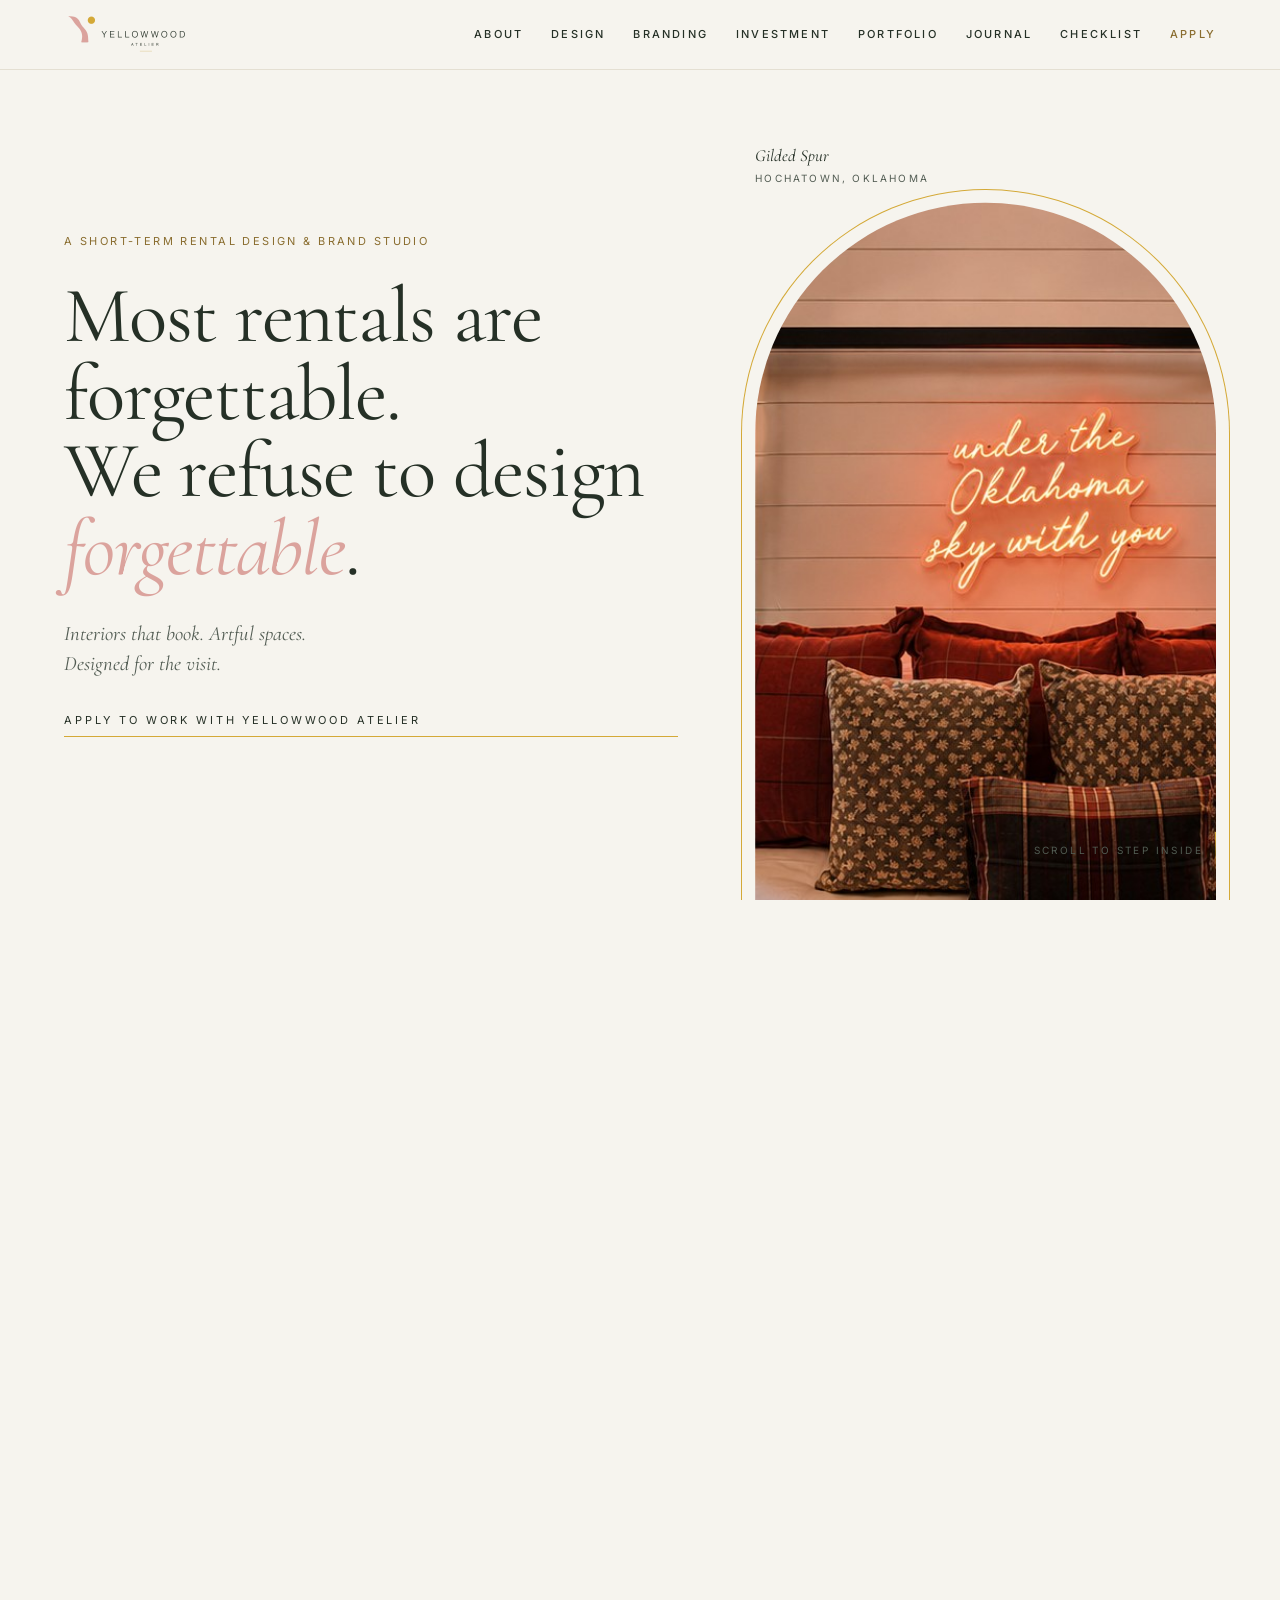
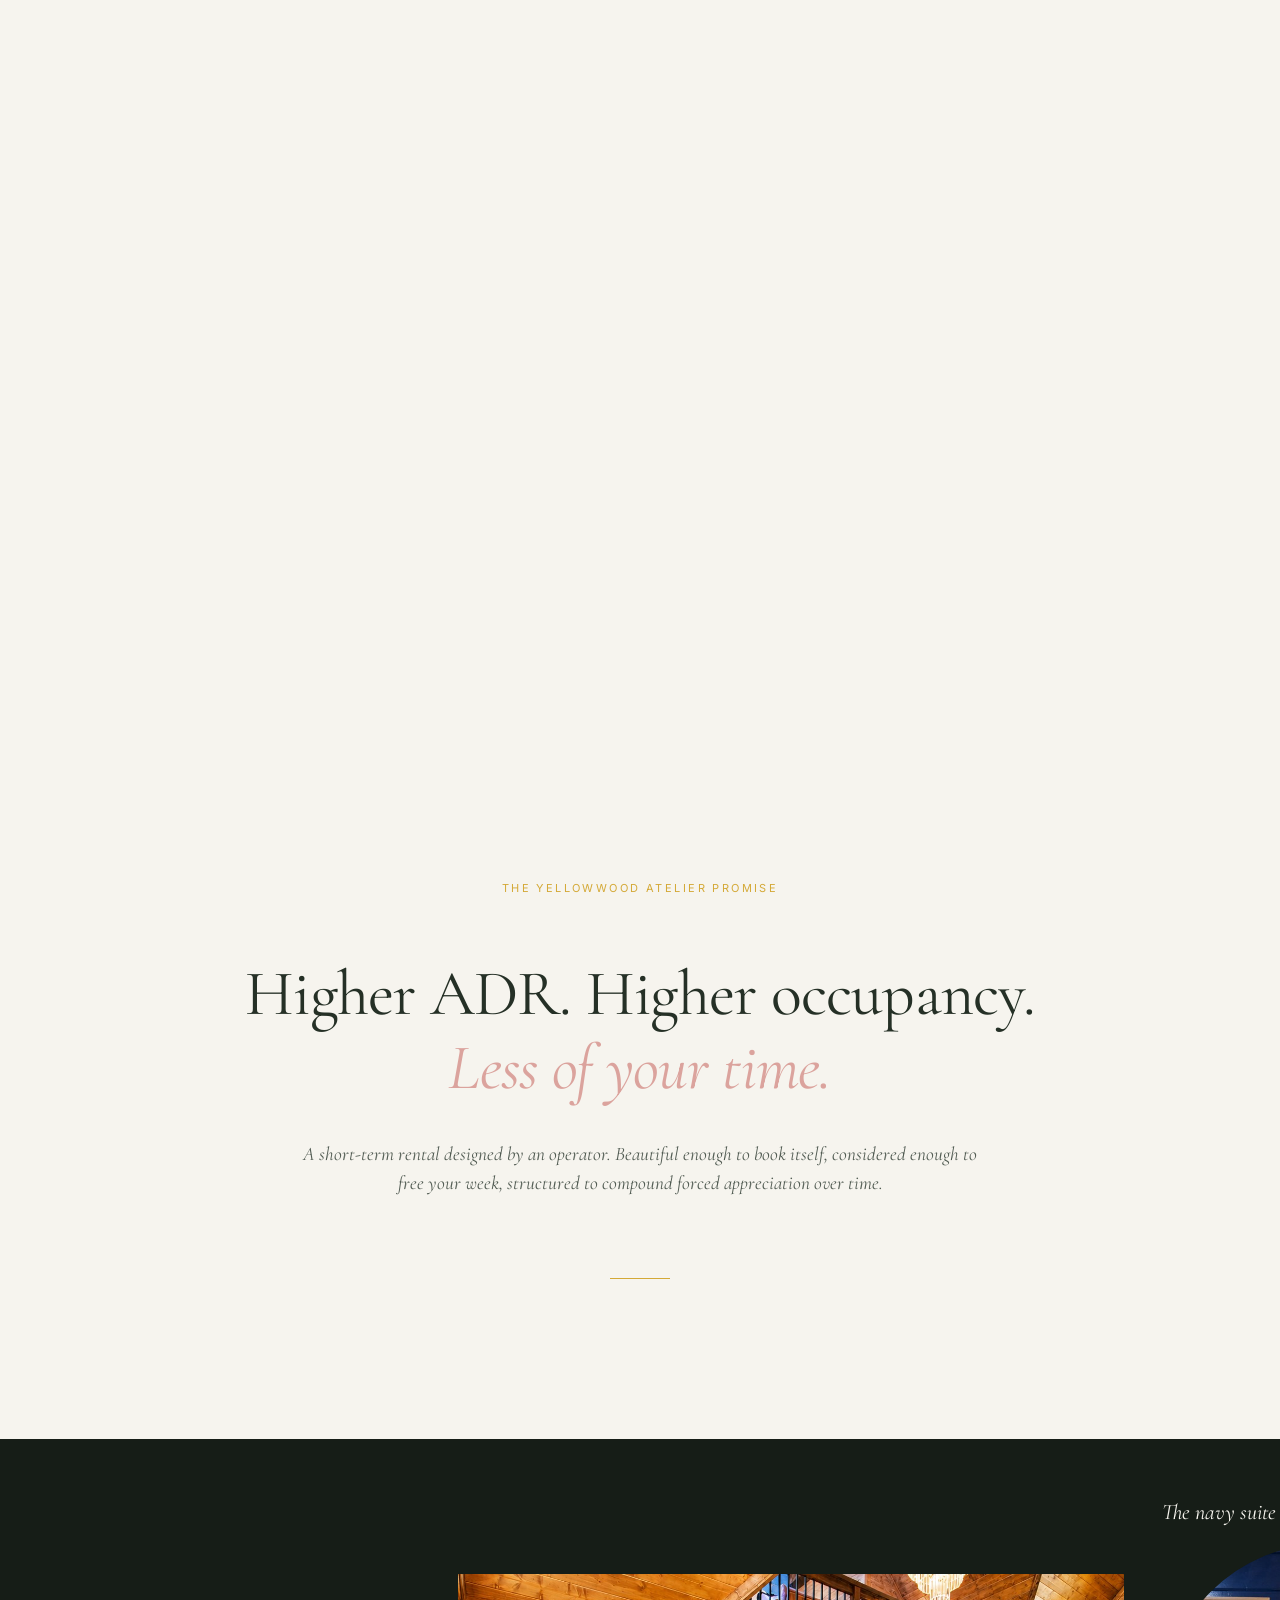
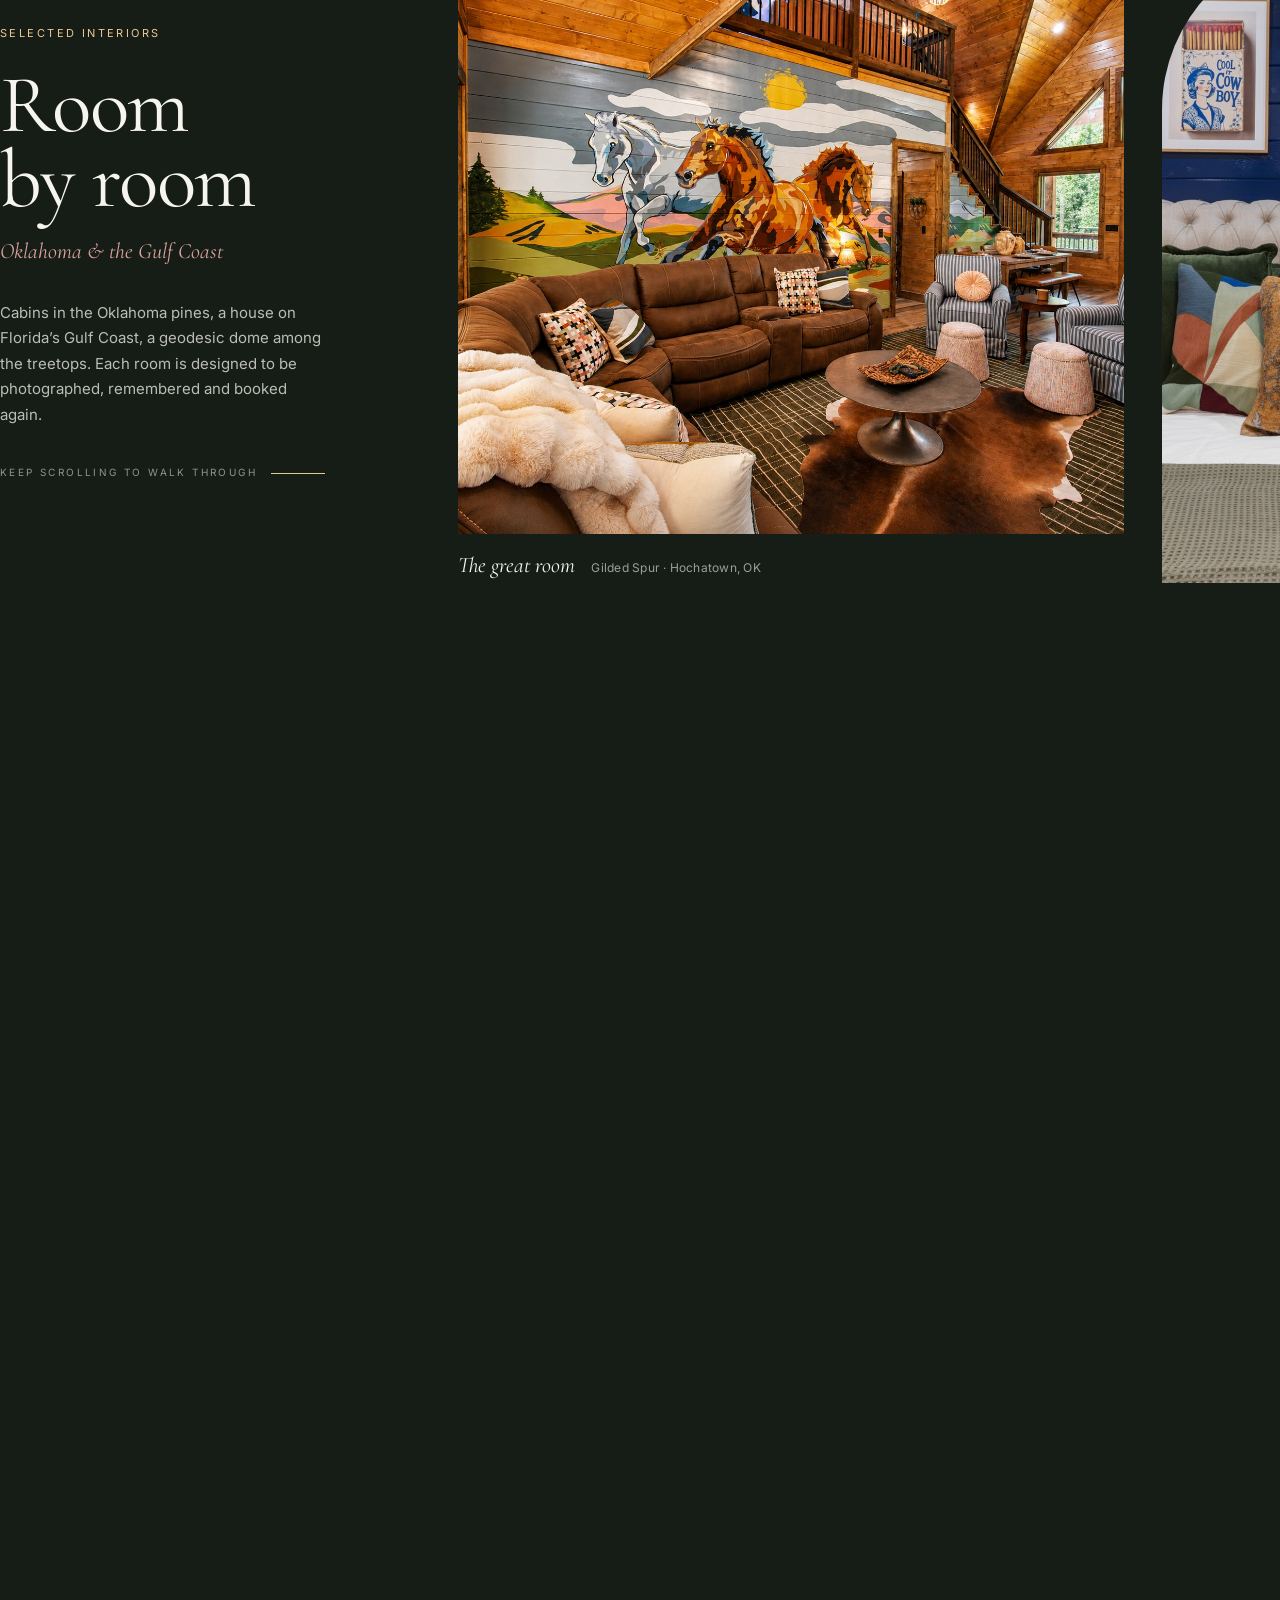
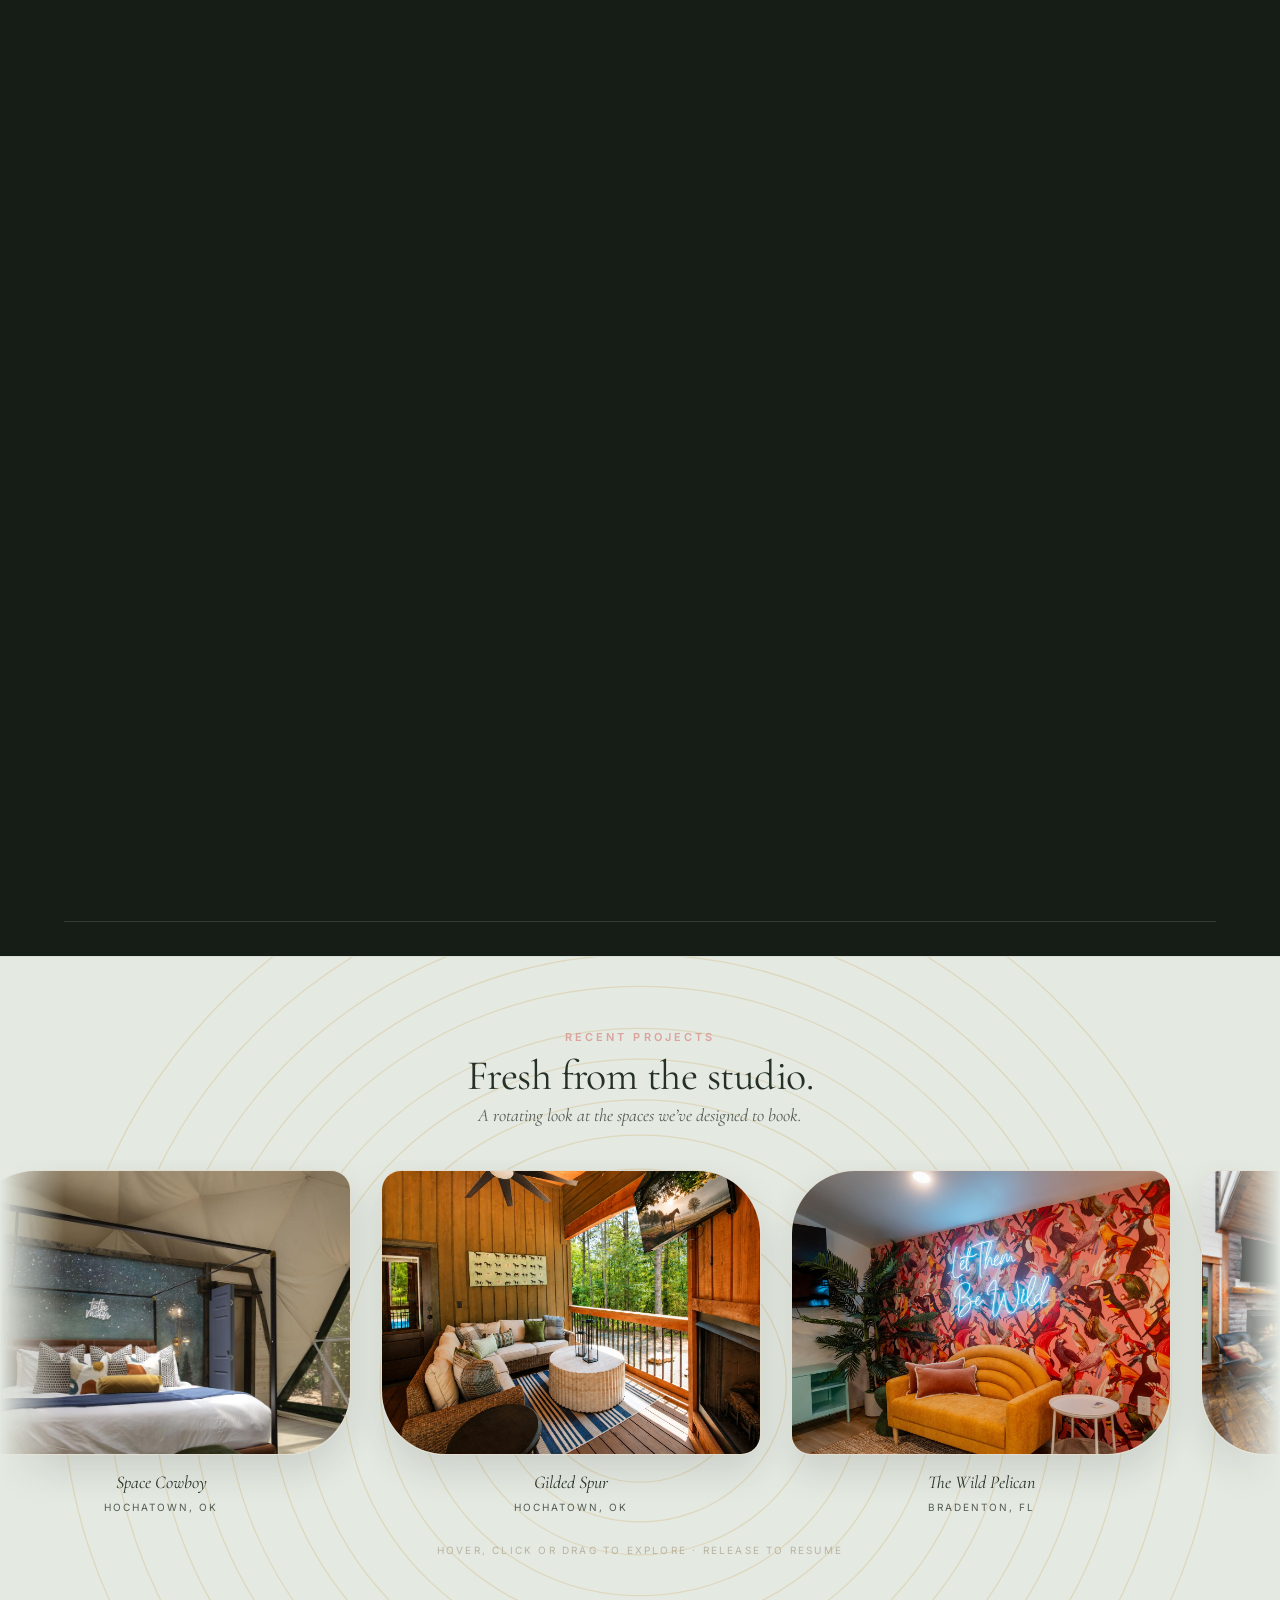
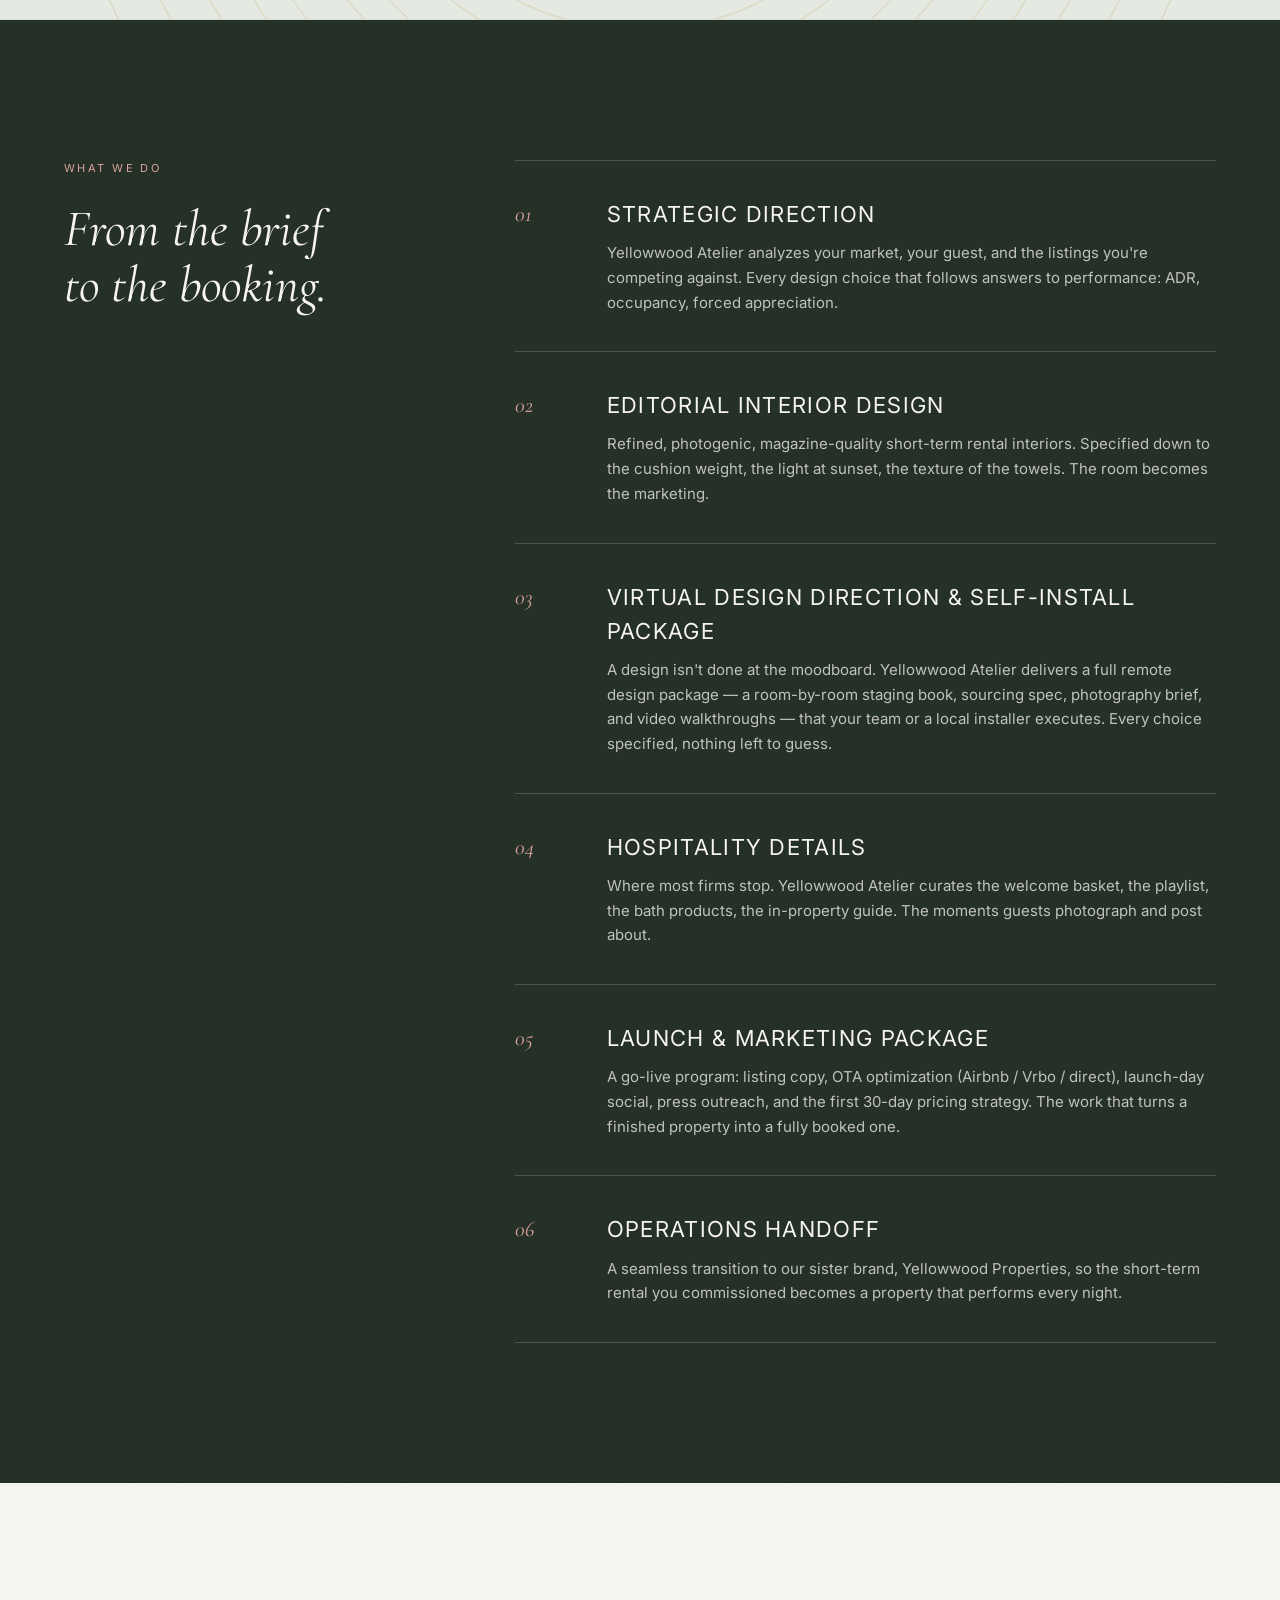
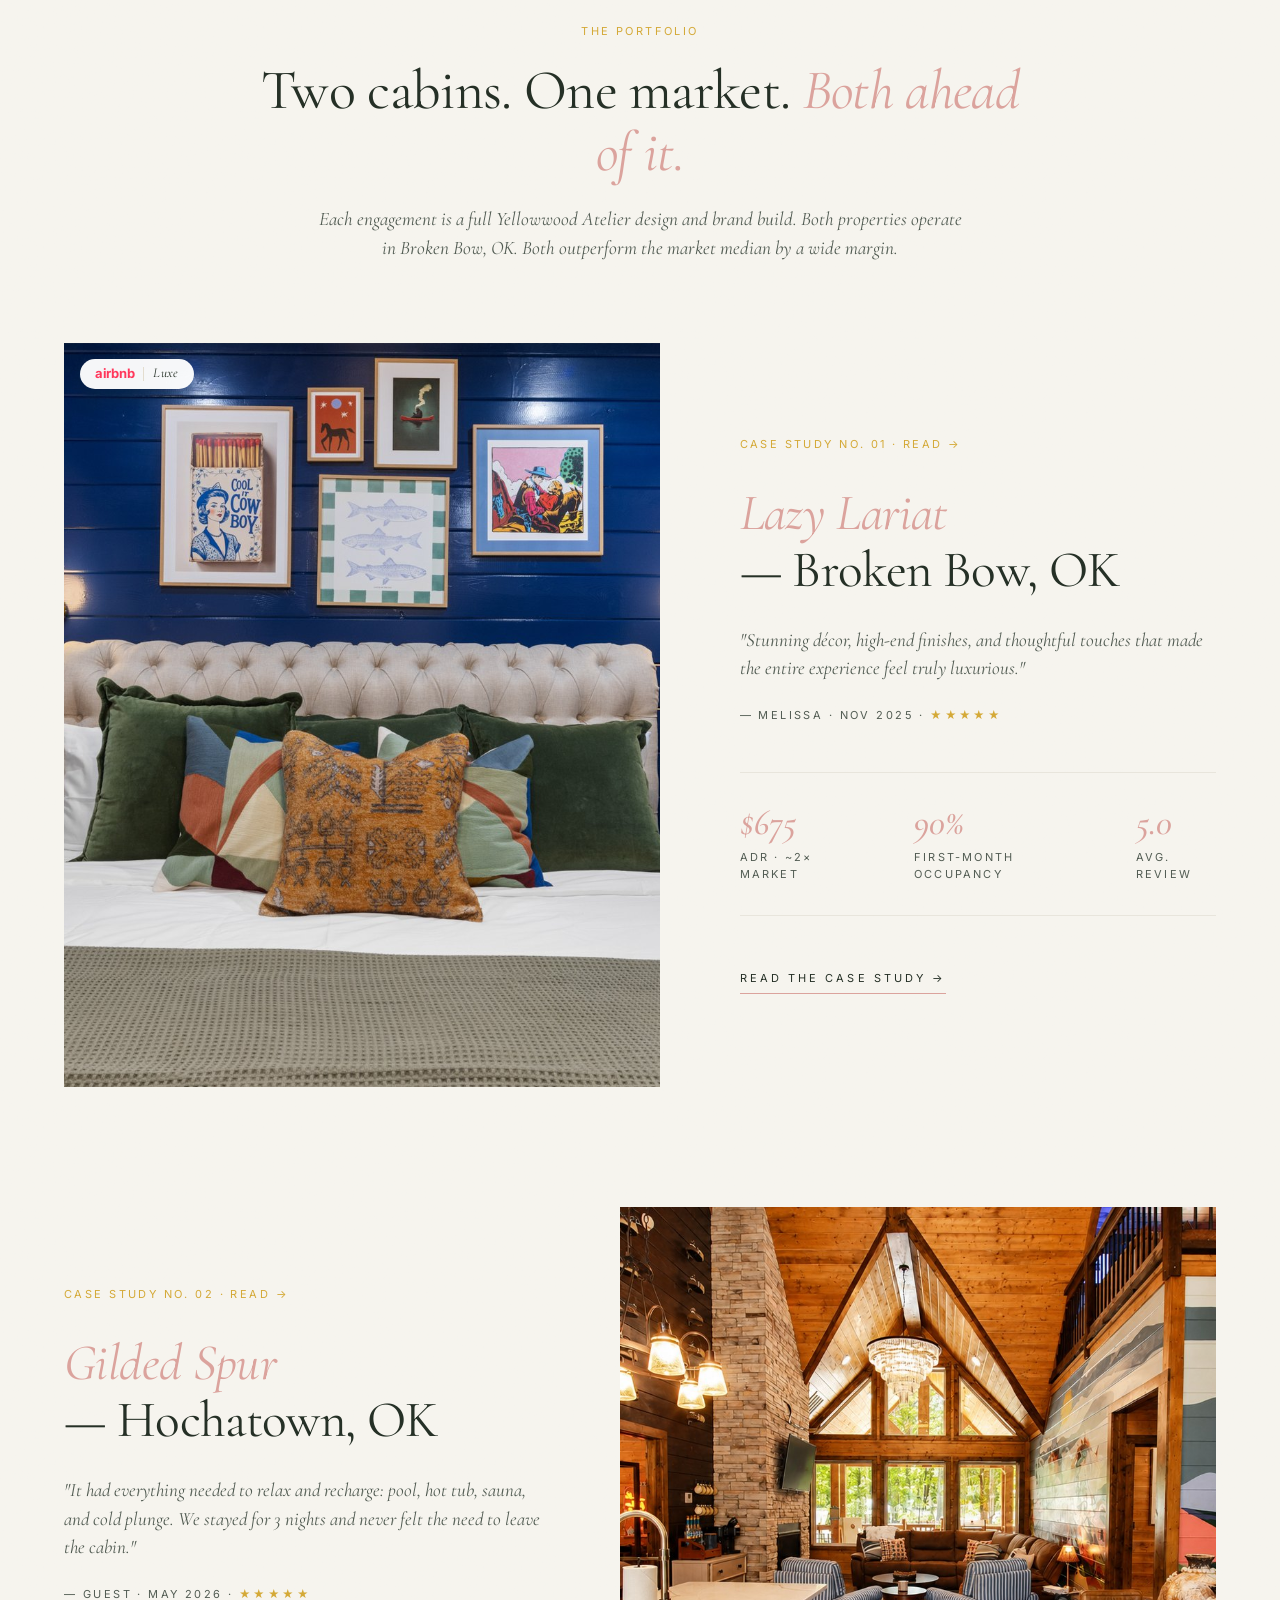
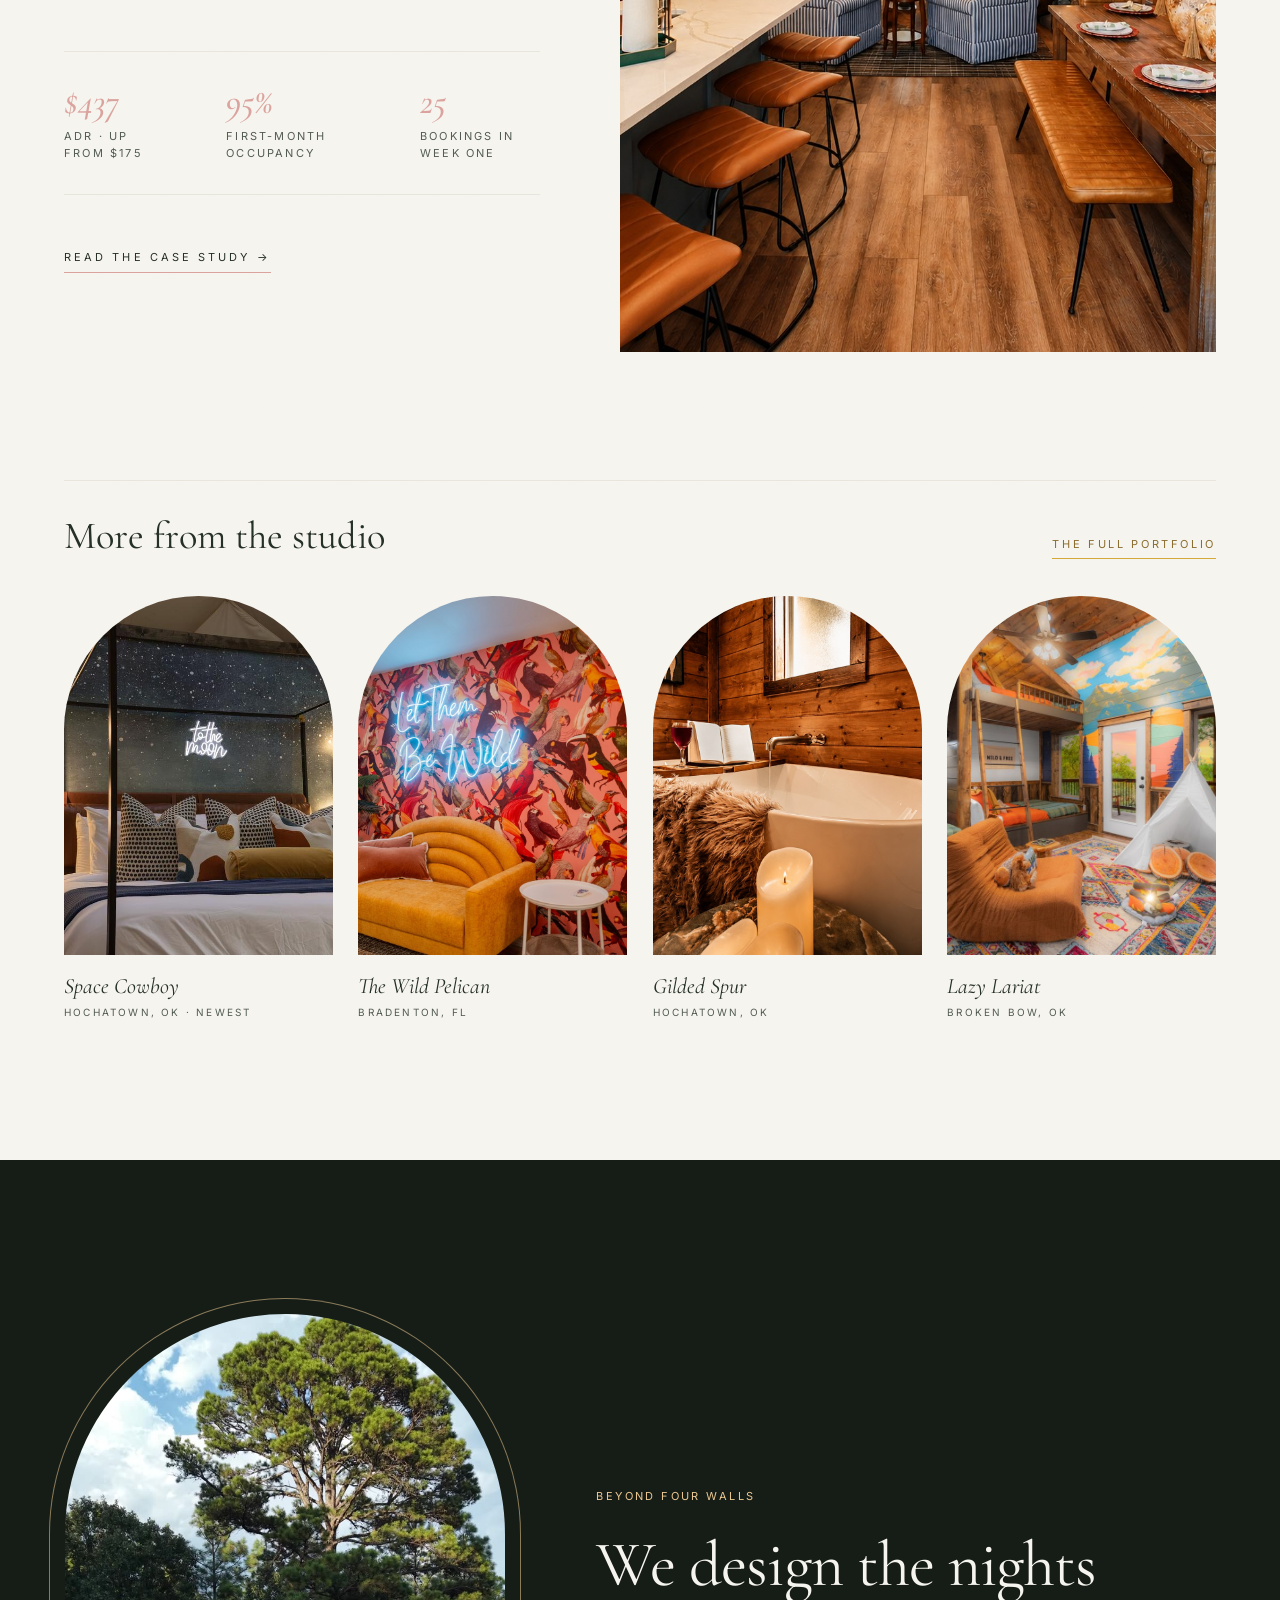
==== commit 87728ffc: "Site-wide refresh: every page, all projects - Homepage hero rotates rooms from Gilded Spur, Lazy Lar" ====
--- a/index.html
+++ b/index.html
@@ -876,7 +876,7 @@
 .apply-bg {
   position: absolute;
   inset: 0;
-  background-image: url('assets/sc/space-cowboy_arcade-hallway-neon.jpg');
+  background-image: url('assets/lazy-lariat_great-room-mural-wide.jpg');
   background-size: cover;
   background-position: center;
   opacity: 0.16;
@@ -1284,6 +1284,16 @@
 .door-copy .door-note{margin-top:40px;font-family:var(--font-sans);font-size:12px;letter-spacing:.04em;color:rgba(246,244,238,.5);max-width:none}
 @media (max-width:820px){ .door-inner{grid-template-columns:1fr} .door-arch{max-width:300px} }
 
+
+/* v2: rotating rooms in the hero arch */
+.pm-slides{position:absolute;inset:0}
+.no-js .pm-slides{position:relative;height:100%}
+.pm-slides .ps{position:absolute;inset:0;width:100%;height:100%;object-fit:cover;opacity:0;transition:opacity 1.4s ease}
+.pm-slides .ps.on{opacity:1}
+.portal-tag{position:absolute;z-index:3;display:flex;flex-direction:column;gap:2px;font-size:10px;letter-spacing:.22em;text-transform:uppercase;color:var(--gray);pointer-events:none}
+.portal-tag .pt-proj{font-family:var(--font-serif);font-style:italic;font-size:17px;letter-spacing:0;text-transform:none;color:var(--forest)}
+.no-js .portal-tag{display:none}
+@media (prefers-reduced-motion: reduce){ .portal-tag{display:none} }
 /* footer/apply tweaks */
 .apply-bg{opacity:.22 !important}
 a:focus-visible,button:focus-visible{outline:2px solid var(--gold);outline-offset:3px}
@@ -1493,6 +1503,8 @@
   </script>
   <!-- HubSpot tracking (Yellowwood Atelier, portal 246883965) -->
   <script type="text/javascript" id="hs-script-loader" async defer src="//js-na2.hs-scripts.com/246883965.js"></script>
+<link rel="stylesheet" href="/assets/refresh.css?v=1">
+<style>.post-figure{margin:44px 0 48px}.post-figure img{width:100%;display:block;object-fit:cover;aspect-ratio:16/9}.post-figure.arch{max-width:420px}.post-figure.arch img{aspect-ratio:4/5;border-radius:999px 999px 0 0}</style>
 </head>
 <body>
 
@@ -1505,7 +1517,7 @@
 <li><a href="/design.html">Design</a></li>
 <li><a href="/branding.html">Branding</a></li>
 <li><a href="/investment.html">Investment</a></li>
-<li><a href="/index.html#portfolio">Portfolio</a></li>
+<li><a href="/portfolio.html">Portfolio</a></li>
 <li><a href="/journal.html">Journal</a></li>
 <li><a href="/setup-checklist.html">Checklist</a></li>
 <li><a href="/index.html#apply" class="yw-cta">Apply</a></li>
@@ -1524,12 +1536,20 @@
     <div class="portal-anchor" aria-hidden="true"></div>
     <div class="portal-frame" aria-hidden="true"></div>
     <div class="portal-media">
-      <img src="assets/sc/space-cowboy_dome-bed-to-the-moon-neon.jpg" srcset="assets/sc/space-cowboy_dome-bed-to-the-moon-neon-sm.jpg 1000w, assets/sc/space-cowboy_dome-bed-to-the-moon-neon.jpg 2000w" sizes="100vw" alt="Geodesic dome bedroom with a leather headboard, patterned pillows and a 'to the moon' neon sign over a painted night sky at Space Cowboy, Hochatown, Oklahoma" fetchpriority="high"/>
+      <div class="pm-slides">
+        <img class="ps on" src="assets/gilded-spur_primary-bedroom-oklahoma-sky-neon_hochatown-ok.jpg" style="object-position:50% 45%" data-proj="Gilded Spur" data-place="Hochatown, Oklahoma" alt="Primary bedroom with a four-poster bed and an Oklahoma-sky neon at Gilded Spur, Hochatown, Oklahoma" fetchpriority="high"/>
+        <img class="ps" src="assets/lazy-lariat_primary-bedroom-navy.jpg" style="object-position:50% 50%" data-proj="Lazy Lariat" data-place="Broken Bow, Oklahoma" alt="Navy primary bedroom with a tufted headboard and gallery wall at Lazy Lariat, Broken Bow, Oklahoma" loading="lazy"/>
+        <img class="ps" src="assets/sc/space-cowboy_dome-bed-to-the-moon-neon.jpg" srcset="assets/sc/space-cowboy_dome-bed-to-the-moon-neon-sm.jpg 1000w, assets/sc/space-cowboy_dome-bed-to-the-moon-neon.jpg 2000w" sizes="100vw" style="object-position:50% 40%" data-proj="Space Cowboy" data-place="Hochatown, Oklahoma" alt="Geodesic dome bedroom with a &lsquo;to the moon&rsquo; neon over a painted night sky at Space Cowboy, Hochatown, Oklahoma" loading="lazy"/>
+        <img class="ps" src="assets/wild-pelican_neon-be-wild.jpg" style="object-position:55% 50%" data-proj="The Wild Pelican" data-place="Bradenton, Florida" alt="&lsquo;Let Them Be Wild&rsquo; neon over a mustard sofa and tropical-bird wallpaper at The Wild Pelican, Bradenton, Florida" loading="lazy"/>
+        <img class="ps" src="assets/gilded-spur_horse-mural-magic-hat-murals_hochatown-ok.jpg" style="object-position:40% 50%" data-proj="Gilded Spur" data-place="Hochatown, Oklahoma" alt="Great room with a hand-painted horse mural, leather sectional and cowhide rug at Gilded Spur, Hochatown, Oklahoma" loading="lazy"/>
+        <img class="ps" src="assets/lazy-lariat_great-room-mural-wide.jpg" style="object-position:60% 50%" data-proj="Lazy Lariat" data-place="Broken Bow, Oklahoma" alt="Great room with a sunset mountain mural, cognac leather and a vintage rug at Lazy Lariat, Broken Bow, Oklahoma" loading="lazy"/>
+      </div>
       <div class="portal-shade" aria-hidden="true"></div>
     </div>
+    <div class="portal-tag" aria-live="polite"><span class="pt-proj">Gilded Spur</span><span class="pt-place">Hochatown, Oklahoma</span></div>
     <div class="portal-caption">
-      <span class="pc-line">This is the dome. <i>Now picture yours.</i></span>
-      <span class="pc-where">Space Cowboy<br/>Hochatown, Oklahoma</span>
+      <span class="pc-line">Every room starts with a brief. <i>None of them say &ldquo;beige.&rdquo;</i></span>
+      <span class="pc-where"><span class="pc-proj">Gilded Spur</span><br/><span class="pc-place">Hochatown, Oklahoma</span></span>
     </div>
     <div class="portal-scroll" aria-hidden="true">Scroll to step inside</div>
   </div>
@@ -1556,27 +1576,31 @@
   </div>
 </section>
 
-<!-- ─── SPACE COWBOY · room by room ───────────────────────── -->
-<section class="walk" id="space-cowboy" aria-label="Space Cowboy, room by room">
+<!-- ─── SELECTED INTERIORS · room by room, across the portfolio ── -->
+<section class="walk" id="interiors" aria-label="Selected interiors">
   <div class="walk-pin">
     <div class="walk-track">
       <div class="walk-intro">
-        <span class="eyebrow">New work</span>
-        <h2>Space<br/>Cowboy</h2>
-        <p class="walk-loc">Hochatown, Oklahoma</p>
-        <p>A geodesic dome bedroom, a saloon under a spiral stair, an arcade wired in neon, and bedrooms painted like a desert at dusk. Western, but make it outer space. Sleeps twelve.</p>
+        <span class="eyebrow">Selected interiors</span>
+        <h2>Room<br/>by room</h2>
+        <p class="walk-loc">Oklahoma &amp; the Gulf Coast</p>
+        <p>Cabins in the Oklahoma pines, a house on Florida&rsquo;s Gulf Coast, a geodesic dome among the treetops. Each room is designed to be photographed, remembered and booked again.</p>
         <span class="walk-hint"><span>Keep scrolling to walk through</span></span>
       </div>
-      <figure class="room wide"><div class="ph"><img src="assets/sc/space-cowboy_dome-bed-sconces-dusk.jpg" srcset="assets/sc/space-cowboy_dome-bed-sconces-dusk-sm.jpg 1000w, assets/sc/space-cowboy_dome-bed-sconces-dusk.jpg 2000w" sizes="(max-width:820px) 84vw, 52vw" loading="lazy" alt="Four-poster bed under a painted starry wall with brass sconces inside the Space Cowboy geodesic dome"/></div><figcaption><span class="rn">The dome</span><span class="rd">A four-poster under a hand-painted night sky</span></figcaption></figure>
-      <figure class="room tall arch lift"><div class="ph"><img src="assets/sc/space-cowboy_dome-telescope-window.jpg" srcset="assets/sc/space-cowboy_dome-telescope-window-sm.jpg 1000w, assets/sc/space-cowboy_dome-telescope-window.jpg 2000w" sizes="(max-width:820px) 62vw, 26vw" loading="lazy" style="object-position:38% 50%" alt="White telescope aimed through a triangular dome window at dusk"/></div><figcaption><span class="rn">The observatory</span><span class="rd">A telescope aimed through the dome</span></figcaption></figure>
-      <figure class="room tall"><div class="ph"><img src="assets/sc/space-cowboy_space-cowboy-mural-spiral-stair.jpg" srcset="assets/sc/space-cowboy_space-cowboy-mural-spiral-stair-sm.jpg 1000w, assets/sc/space-cowboy_space-cowboy-mural-spiral-stair.jpg 2000w" sizes="(max-width:820px) 62vw, 26vw" loading="lazy" style="object-position:62% 50%" alt="Retro 'Space Cowboy' rider mural beside a black spiral staircase and rust-patina wall"/></div><figcaption><span class="rn">The great room</span><span class="rd">Spiral stair, cowboy mural, rusted tin</span></figcaption></figure>
-      <figure class="room wide"><div class="ph"><img src="assets/sc/space-cowboy_saloon-bar-globe-pendants.jpg" srcset="assets/sc/space-cowboy_saloon-bar-globe-pendants-sm.jpg 1000w, assets/sc/space-cowboy_saloon-bar-globe-pendants.jpg 2000w" sizes="(max-width:820px) 84vw, 52vw" loading="lazy" alt="Saloon game room with globe pendant lights, barrel-base bar stools and a pool table"/></div><figcaption><span class="rn">The saloon</span><span class="rd">Globe pendants over barrel stools and felt</span></figcaption></figure>
-      <figure class="room wide lift"><div class="ph"><img src="assets/sc/space-cowboy_arcade-hallway-neon.jpg" srcset="assets/sc/space-cowboy_arcade-hallway-neon-sm.jpg 1000w, assets/sc/space-cowboy_arcade-hallway-neon.jpg 2000w" sizes="(max-width:820px) 84vw, 52vw" loading="lazy" alt="Dark arcade hallway lined with cabinets under a pink 'Saddle up among the stars' neon"/></div><figcaption><span class="rn">The arcade</span><span class="rd">&ldquo;Saddle up among the stars,&rdquo; in pink neon</span></figcaption></figure>
-      <figure class="room tall arch"><div class="ph"><img src="assets/sc/space-cowboy_green-room-geometric-art.jpg" srcset="assets/sc/space-cowboy_green-room-geometric-art-sm.jpg 1000w, assets/sc/space-cowboy_green-room-geometric-art.jpg 2000w" sizes="(max-width:820px) 62vw, 26vw" loading="lazy" style="object-position:40% 50%" alt="Bedroom with sage-green painted shiplap, geometric wood art, chartreuse pillows and coral nightstands"/></div><figcaption><span class="rn">The green room</span><span class="rd">Sage shiplap, coral, chartreuse</span></figcaption></figure>
-      <figure class="room wide"><div class="ph"><img src="assets/sc/space-cowboy_lilac-room-plaid-headboard.jpg" srcset="assets/sc/space-cowboy_lilac-room-plaid-headboard-sm.jpg 1000w, assets/sc/space-cowboy_lilac-room-plaid-headboard.jpg 2000w" sizes="(max-width:820px) 84vw, 52vw" loading="lazy" alt="Lilac bedroom with a plaid upholstered headboard, mustard pillows and a burnt-orange bench"/></div><figcaption><span class="rn">The lilac room</span><span class="rd">Plaid, mustard and lavender, on purpose</span></figcaption></figure>
-      <figure class="room tall lift"><div class="ph"><img src="assets/sc/space-cowboy_bunk-room-spiral-ladder.jpg" srcset="assets/sc/space-cowboy_bunk-room-spiral-ladder-sm.jpg 1000w, assets/sc/space-cowboy_bunk-room-spiral-ladder.jpg 2000w" sizes="(max-width:820px) 62vw, 26vw" loading="lazy" style="object-position:45% 50%" alt="Bunk room with a spiral staircase up to a lofted bed and a green neon outline on the wall"/></div><figcaption><span class="rn">The bunkhouse</span><span class="rd">A spiral stair to the top bunk</span></figcaption></figure>
-      <figure class="room small"><div class="ph"><img src="assets/sc/space-cowboy_windmill-fan-detail-sm.jpg" loading="lazy" alt="Windmill-blade ceiling fan against dark-stained planks"/></div><figcaption><span class="rn">The details</span><span class="rd">Even the ceiling fan is a windmill</span></figcaption></figure>
-      <div class="walk-end"><p>Every room had a brief. None of them were beige.</p><a href="#apply">Apply for your property</a></div>
+      <figure class="room wide"><div class="ph"><img src="assets/gilded-spur_horse-mural-magic-hat-murals_hochatown-ok.jpg" loading="lazy" style="object-position:40% 50%" alt="Great room with a hand-painted horse mural and leather sectional at Gilded Spur"/></div><figcaption><span class="rn">The great room</span><span class="rd">Gilded Spur · Hochatown, OK</span></figcaption></figure>
+      <figure class="room tall arch lift"><div class="ph"><img src="assets/lazy-lariat_primary-bedroom-navy.jpg" loading="lazy" style="object-position:50% 50%" alt="Navy primary bedroom with a tufted headboard and framed gallery wall at Lazy Lariat"/></div><figcaption><span class="rn">The navy suite</span><span class="rd">Lazy Lariat · Broken Bow, OK</span></figcaption></figure>
+      <figure class="room wide"><div class="ph"><img src="assets/wild-pelican_neon-be-wild.jpg" loading="lazy" style="object-position:72% 50%" alt="Mustard sofa under a Let Them Be Wild neon and tropical-bird wallpaper at The Wild Pelican"/></div><figcaption><span class="rn">The wild room</span><span class="rd">The Wild Pelican · Bradenton, FL</span></figcaption></figure>
+      <figure class="room wide"><div class="ph"><img src="assets/sc/space-cowboy_dome-bed-sconces-dusk.jpg" srcset="assets/sc/space-cowboy_dome-bed-sconces-dusk-sm.jpg 1000w, assets/sc/space-cowboy_dome-bed-sconces-dusk.jpg 2000w" sizes="(max-width:820px) 84vw, 52vw" loading="lazy" style="object-position:50% 50%" alt="Four-poster under a painted night sky inside the Space Cowboy geodesic dome"/></div><figcaption><span class="rn">The dome</span><span class="rd">Space Cowboy · Hochatown, OK · New</span></figcaption></figure>
+      <figure class="room tall"><div class="ph"><img src="assets/gilded-spur_primary-bath.jpg" loading="lazy" style="object-position:45% 50%" alt="Freestanding soaking tub with candles and faux fur against cedar walls at Gilded Spur"/></div><figcaption><span class="rn">The soaking tub</span><span class="rd">Gilded Spur · Hochatown, OK</span></figcaption></figure>
+      <figure class="room wide lift"><div class="ph"><img src="assets/lazy-lariat_kids-adventure-bunk.jpg" loading="lazy" style="object-position:50% 50%" alt="Kids bunk room with a mountain mural, teepee and lounge chair at Lazy Lariat"/></div><figcaption><span class="rn">The adventure bunk</span><span class="rd">Lazy Lariat · Broken Bow, OK</span></figcaption></figure>
+      <figure class="room tall arch"><div class="ph"><img src="assets/sc/space-cowboy_green-room-geometric-art.jpg" srcset="assets/sc/space-cowboy_green-room-geometric-art-sm.jpg 1000w, assets/sc/space-cowboy_green-room-geometric-art.jpg 2000w" sizes="(max-width:820px) 84vw, 52vw" loading="lazy" style="object-position:40% 50%" alt="Sage shiplap bedroom with geometric wood art and coral nightstands at Space Cowboy"/></div><figcaption><span class="rn">The green room</span><span class="rd">Space Cowboy · Hochatown, OK</span></figcaption></figure>
+      <figure class="room wide"><div class="ph"><img src="assets/gilded-spur_primary-bedroom-oklahoma-sky-neon_hochatown-ok.jpg" loading="lazy" style="object-position:50% 45%" alt="Four-poster primary bedroom with an Oklahoma-sky neon at Gilded Spur"/></div><figcaption><span class="rn">The primary</span><span class="rd">Gilded Spur · Hochatown, OK</span></figcaption></figure>
+      <figure class="room small"><div class="ph"><img src="assets/lazy-lariat_fireplace-eames-detail.jpg" loading="lazy" style="object-position:50% 50%" alt="Lounge chair with a kilim pillow by a stone fireplace at Lazy Lariat"/></div><figcaption><span class="rn">The reading chair</span><span class="rd">Lazy Lariat · Broken Bow, OK</span></figcaption></figure>
+      <figure class="room wide lift"><div class="ph"><img src="assets/sc/space-cowboy_arcade-hallway-neon.jpg" srcset="assets/sc/space-cowboy_arcade-hallway-neon-sm.jpg 1000w, assets/sc/space-cowboy_arcade-hallway-neon.jpg 2000w" sizes="(max-width:820px) 84vw, 52vw" loading="lazy" style="object-position:50% 50%" alt="Arcade hallway under a pink Saddle up among the stars neon at Space Cowboy"/></div><figcaption><span class="rn">The arcade</span><span class="rd">Space Cowboy · Hochatown, OK</span></figcaption></figure>
+      <figure class="room wide"><div class="ph"><img src="assets/gilded-spur_loft-arcade-oklahoma-mural_hochatown-ok.jpg" loading="lazy" style="object-position:50% 50%" alt="Loft with a hand-painted Oklahoma landscape mural and arcade cabinet at Gilded Spur"/></div><figcaption><span class="rn">The loft</span><span class="rd">Gilded Spur · Hochatown, OK</span></figcaption></figure>
+      <figure class="room tall"><div class="ph"><img src="assets/lazy-lariat_kitchen-with-mural-view.jpg" loading="lazy" style="object-position:62% 50%" alt="Green-cabinet kitchen with a marble island and mountain mural at Lazy Lariat"/></div><figcaption><span class="rn">The kitchen</span><span class="rd">Lazy Lariat · Broken Bow, OK</span></figcaption></figure>
+      <figure class="room small"><div class="ph"><img src="assets/wild-pelican_coffee-tea-station.jpg" loading="lazy" style="object-position:50% 50%" alt="Styled coffee and tea station at The Wild Pelican"/></div><figcaption><span class="rn">The coffee bar</span><span class="rd">The Wild Pelican · Bradenton, FL</span></figcaption></figure>
+      <div class="walk-end"><p>Four properties.<br/>Not one beige room.</p><a href="/portfolio.html">See every project</a></div>
     </div>
   </div>
   <div class="walk-progress" aria-hidden="true"><span></span></div>
@@ -1603,21 +1627,21 @@
       </div>
 
       <ol class="services-list">
-        <li class="reveal delay-1" data-peek="assets/sc/space-cowboy_saloon-pool-table-mural-sm.jpg">
+        <li class="reveal delay-1" data-peek="assets/lazy-lariat_game-room-saloon.jpg">
           <div class="num">01</div>
           <div>
             <div class="service-title">Strategic Direction</div>
             <div class="service-desc">Yellowwood Atelier analyzes your market, your guest, and the listings you're competing against. Every design choice that follows answers to performance: ADR, occupancy, forced appreciation.</div>
           </div>
         </li>
-        <li class="reveal delay-1" data-peek="assets/sc/space-cowboy_green-room-wide-sm.jpg">
+        <li class="reveal delay-1" data-peek="assets/gilded-spur_great-room-mural.jpg">
           <div class="num">02</div>
           <div>
             <div class="service-title">Editorial Interior Design</div>
             <div class="service-desc">Refined, photogenic, magazine-quality short-term rental interiors. Specified down to the cushion weight, the light at sunset, the texture of the towels. The room becomes the marketing.</div>
           </div>
         </li>
-        <li class="reveal delay-2" data-peek="assets/sc/space-cowboy_lilac-room-straight-on-sm.jpg">
+        <li class="reveal delay-2" data-peek="assets/lazy-lariat_primary-bedroom-navy.jpg">
           <div class="num">03</div>
           <div>
             <div class="service-title">Virtual Design Direction &amp; Self-Install Package</div>
@@ -1634,14 +1658,14 @@
         </li>
         -->
         <!-- END FUTURE -->
-        <li class="reveal delay-2" data-peek="assets/sc/space-cowboy_coffee-bar-mug-wall-sm.jpg">
+        <li class="reveal delay-2" data-peek="assets/gilded-spur_breakfast-gs-branded-plate-mug_hochatown-ok.jpg">
           <div class="num">04</div>
           <div>
             <div class="service-title">Hospitality Details</div>
             <div class="service-desc">Where most firms stop. Yellowwood Atelier curates the welcome basket, the playlist, the bath products, the in-property guide. The moments guests photograph and post about.</div>
           </div>
         </li>
-        <li class="reveal delay-3" data-peek="assets/sc/space-cowboy_arcade-saddle-up-neon-sm.jpg">
+        <li class="reveal delay-3" data-peek="assets/wild-pelican_neon-be-wild.jpg">
           <div class="num">05</div>
           <div>
             <div class="service-title">Launch &amp; Marketing Package</div>
@@ -1745,6 +1769,17 @@
       <a href="portfolio/gilded-spur.html" class="cta" style="border-bottom: 1px solid var(--clay); color: var(--forest); padding-bottom: 6px; font-size: 11px; letter-spacing: 0.28em; text-transform: uppercase; display: inline-flex; gap: 12px; align-items: center;">Read the case study →</a>
     </div>
   </div>
+
+  <!-- More from the studio -->
+  <div class="more-work">
+    <div class="more-work-head"><h3>More from the studio</h3><a href="/portfolio.html">The full portfolio</a></div>
+    <div class="more-work-row">
+      <a href="portfolio/space-cowboy.html"><div class="ph"><img src="assets/sc/space-cowboy_dome-bed-sconces-dusk-sm.jpg" alt="Four-poster under a painted night sky in the Space Cowboy dome" loading="lazy"/></div><span class="n">Space Cowboy</span><span class="p">Hochatown, OK &middot; Newest</span></a>
+      <a href="branding.html"><div class="ph"><img src="assets/wild-pelican_neon-be-wild.jpg" alt="Let Them Be Wild neon over a mustard sofa at The Wild Pelican" loading="lazy" style="object-position:72% 50%"/></div><span class="n">The Wild Pelican</span><span class="p">Bradenton, FL</span></a>
+      <a href="portfolio/gilded-spur.html"><div class="ph"><img src="assets/gilded-spur_primary-bath.jpg" alt="Soaking tub against cedar walls at Gilded Spur" loading="lazy"/></div><span class="n">Gilded Spur</span><span class="p">Hochatown, OK</span></a>
+      <a href="portfolio/cabin-broken-bow.html"><div class="ph"><img src="assets/lazy-lariat_kids-adventure-bunk.jpg" alt="Kids adventure bunk room with a mountain mural at Lazy Lariat" loading="lazy"/></div><span class="n">Lazy Lariat</span><span class="p">Broken Bow, OK</span></a>
+    </div>
+  </div>
 </section>
 
 <!-- ─── BRIDGE THE GAP ─────────────────────────────────────── -->
@@ -1763,7 +1798,7 @@
       <span class="eyebrow reveal">Beyond four walls</span>
       <h2 class="reveal delay-1">We design the nights<br/>they&rsquo;ll <em>talk about</em>.</h2>
       <p class="reveal delay-2">Fire pits at dusk, star-painted ceilings, game rooms that empty the group chat &mdash; the details that turn a stay into a story, and a story into a five-star review.</p>
-      <p class="door-note reveal delay-3">Pictured: the hand-painted door of the Space Cowboy dome, deep in the Hochatown pines.</p>
+      <p class="door-note reveal delay-3">Pictured: the hand-painted dome door at Space Cowboy, the studio&rsquo;s newest project.</p>
     </div>
   </div>
 </section>
@@ -1959,7 +1994,7 @@
       <ul>
         <li><a href="budget-estimator.html">Budget Estimator</a></li>
         <li><a href="journal.html">Journal &amp; guides</a></li>
-        <li><a href="#portfolio">Portfolio</a></li>
+        <li><a href="/portfolio.html">Portfolio</a></li>
       </ul>
     </div>
     <div class="footer-col">
@@ -2051,7 +2086,7 @@
   var portal=document.querySelector('.portal'), stage, anchor, media, img, frame, copy, cap, shade, base;
   if(portal && !reduce){
     stage=portal.querySelector('.portal-stage'); anchor=portal.querySelector('.portal-anchor');
-    media=portal.querySelector('.portal-media'); img=media.querySelector('img'); frame=portal.querySelector('.portal-frame');
+    media=portal.querySelector('.portal-media'); img=media.querySelector('.pm-slides'); frame=portal.querySelector('.portal-frame');
     copy=portal.querySelector('.portal-copy'); cap=portal.querySelector('.portal-caption'); shade=portal.querySelector('.portal-shade');
   }
   function measure(){
@@ -2067,13 +2102,22 @@
     var r=portal.getBoundingClientRect(), total=portal.offsetHeight-stage.offsetHeight;
     var p=clamp((navh()-r.top)/total,0,1), e=ease(clamp(p/.72,0,1)), k=1-e, R=base.w/2*k;
     media.style.clipPath='inset('+(base.t*k)+'px '+(base.r*k)+'px '+(base.b*k)+'px '+(base.l*k)+'px round '+R+'px '+R+'px 0 0)';
-    var W=stage.offsetWidth, H=stage.offsetHeight, dx=(base.l+base.w/2)-W*.40, dy=base.t*.72;
+    var W=stage.offsetWidth, H=stage.offsetHeight, dx=(base.l+base.w/2)-W*.5, dy=base.t*.6;
     img.style.transform='translate('+(dx*k)+'px,'+(dy*k)+'px) scale('+(1.18-.18*e)+')';
     copy.style.opacity=clamp(1-e*2.2,0,1); copy.style.transform='translateY('+(-40*e)+'px)';
     copy.style.pointerEvents=e>.3?'none':'';
-    frame.style.opacity=clamp(1-e*3,0,1);
+    frame.style.opacity=clamp(1-e*3,0,1); if(tag){tag.style.opacity=clamp(1-e*3,0,1);}
     var c=clamp((p-.66)/.16,0,1); cap.style.opacity=c; cap.style.transform='translateY('+(18*(1-c))+'px)'; shade.style.opacity=c;
   }
+
+
+  /* ROTATING ROOMS */
+  var slides=[].slice.call(document.querySelectorAll('.pm-slides .ps')), si=0, tag=document.querySelector('.portal-tag');
+  function label(){ var s=slides[si]; document.querySelectorAll('.pt-proj,.pc-proj').forEach(function(n){n.textContent=s.dataset.proj;}); document.querySelectorAll('.pt-place,.pc-place').forEach(function(n){n.textContent=s.dataset.place;}); }
+  if(slides.length>1 && !reduce){
+    setInterval(function(){ if(document.hidden) return; var nx=(si+1)%slides.length; var im=slides[nx]; if(im.loading==='lazy'){im.loading='eager';} slides[si].classList.remove('on'); im.classList.add('on'); si=nx; label(); },4200);
+  }
+  function placeTag(){ if(!tag||!base) return; tag.style.left=(base.l)+'px'; tag.style.top=(base.t-14-46)+'px'; }
 
   /* ROOM WALK */
   var walk=document.querySelector('.walk'), pin, track, bar, pinned=false, dist=0;
@@ -2095,7 +2139,7 @@
 
   var ticking=false;
   function onScroll(){ if(ticking) return; ticking=true; requestAnimationFrame(function(){ drawPortal(); drawWalk(); ticking=false; }); }
-  function onResize(){ measure(); setupWalk(); drawPortal(); drawWalk(); }
+  function onResize(){ measure(); placeTag(); setupWalk(); drawPortal(); drawWalk(); }
   window.addEventListener('scroll',onScroll,{passive:true});
   window.addEventListener('resize',onResize);
   window.addEventListener('load',onResize);
--- a/assets/refresh.css
+++ b/assets/refresh.css
@@ -0,0 +1,134 @@
+/* ═══════════════════════════════════════════════════════════════════
+   Yellowwood Atelier — Oct 2026 refresh layer (shared by every page)
+   Interiors-first · Cormorant display · night sections · arch motif
+   ═══════════════════════════════════════════════════════════════════ */
+:root{ --night:#161D17; --lamp:#EBC891; --navh:70px; }
+
+/* ── Display type: one serif voice across the site ── */
+h1, h2,
+.manifesto h2, .featured-text h3, .bridge h2, .faq h2, .apply h2,
+.subhero h1, .hero h1, .case-hero h1{
+  font-family: var(--font-serif, 'Cormorant Garamond'), Georgia, serif !important;
+  font-weight: 400 !important;
+  letter-spacing: -0.012em;
+}
+h1{ line-height: 1.0; }
+h2{ line-height: 1.06; }
+h1 em, h2 em{ font-style: italic; }
+
+/* ── Page openings: text + arched interior ── */
+.sh-v2{
+  display: grid !important;
+  grid-template-columns: minmax(0, 1.2fr) minmax(260px, .8fr);
+  gap: clamp(36px, 6vw, 110px);
+  align-items: end;
+  padding: clamp(64px, 10vh, 120px) var(--gutter, 5vw) clamp(56px, 9vh, 110px) !important;
+  min-height: min(calc(100vh - var(--navh)), 860px);
+  background: var(--night) !important;
+  color: var(--bone, #F6F4EE);
+  isolation: isolate;
+}
+.sh-v2 > .subhero-mark-bleed, .sh-v2 > .subhero-topo, .sh-v2 > .subhero-mark,
+.sh-v2 > .hero-mark, .sh-v2 > .hero-topo{ display: none !important; }
+.sh-v2 > :not(.sh-arch){ position: relative; z-index: 2; max-width: 720px; padding: 0 !important; margin: 0 !important; align-self: center; }
+.sh-v2 h1{ font-size: clamp(46px, 6vw, 98px) !important; color: var(--bone, #F6F4EE) !important; margin: 18px 0 26px !important; }
+.sh-v2 h1 em{ color: var(--clay, #DBA39D); }
+.sh-v2 p{ color: rgba(246,244,238,.8) !important; font-size: clamp(17px, 1.3vw, 20px) !important; line-height: 1.65 !important; max-width: 52ch !important; }
+.sh-v2 .eyebrow, .sh-v2 .subhero-eyebrow{ color: var(--lamp) !important; }
+.sh-v2 .subhero-rule, .sh-v2 .hero-rule{ background: var(--lamp) !important; }
+
+.sh-arch{ position: relative; margin: 0; justify-self: end; width: 100%; max-width: 470px; align-self: end; }
+.sh-arch .sh-ph{ position: relative; aspect-ratio: 4 / 5.3; border-radius: 999px 999px 0 0; overflow: hidden; background: #0f140f; }
+.sh-arch img{ width: 100%; height: 100%; object-fit: cover; display: block; transform: scale(1.12); animation: shSettle 2.4s cubic-bezier(.2,.7,.2,1) .15s forwards; }
+.sh-arch::before{ content: ''; position: absolute; inset: -15px -15px 32px -15px; border: 1px solid rgba(235,200,145,.5); border-bottom: 0; border-radius: 999px 999px 0 0; pointer-events: none; }
+.sh-arch figcaption{ display: flex; justify-content: space-between; gap: 16px; align-items: baseline; margin-top: 14px; }
+.sh-arch .sc-proj{ font-family: var(--font-serif, 'Cormorant Garamond'), Georgia, serif; font-style: italic; font-size: 18px; color: var(--bone, #F6F4EE); }
+.sh-arch .sc-place{ font-size: 10px; letter-spacing: .22em; text-transform: uppercase; color: rgba(246,244,238,.55); }
+.sh-arch a{ color: inherit; text-decoration: none; }
+.sh-arch a:hover .sc-proj{ color: var(--lamp); }
+@keyframes shSettle{ to{ transform: scale(1); } }
+@media (max-width: 860px){
+  .sh-v2{ grid-template-columns: 1fr; min-height: 0; align-items: start; }
+  .sh-arch{ justify-self: start; max-width: 340px; }
+}
+
+/* ── Apply blocks: night + a faint interior, every page ── */
+.ap-v2{ background: var(--night) !important; color: var(--bone, #F6F4EE) !important; position: relative; overflow: hidden; isolation: isolate; }
+.ap-v2::before{ display: none !important; }
+.ap-v2::after{ content: ''; position: absolute; inset: 0; z-index: -1; background-image: var(--ap-img); background-size: cover; background-position: center; opacity: .2; }
+.ap-v2 h2, .ap-v2 p, .ap-v2 .eyebrow, .ap-v2 span{ color: var(--bone, #F6F4EE) !important; }
+.ap-v2 h2 em{ color: var(--clay, #DBA39D) !important; }
+.ap-v2 .eyebrow{ color: var(--lamp) !important; }
+.ap-v2 p{ opacity: .85; }
+.ap-v2 .cta, .ap-v2 .apply-cta{ background: transparent !important; color: var(--bone, #F6F4EE) !important; border: 1px solid var(--gold, #D4A937) !important; }
+.ap-v2 .cta:hover, .ap-v2 .apply-cta:hover{ background: var(--gold, #D4A937) !important; color: var(--forest, #253026) !important; }
+
+/* ── Portfolio index + project pages ── */
+.pfx{ background: var(--bone, #F6F4EE); padding: clamp(70px, 10vw, 140px) var(--gutter, 5vw); }
+.pfx-grid{ max-width: 1320px; margin: 0 auto; display: grid; grid-template-columns: repeat(12, 1fr); gap: clamp(40px, 5vw, 80px) clamp(20px, 3vw, 44px); }
+.pfx-card{ grid-column: span 6; display: block; color: var(--forest, #253026); text-decoration: none; }
+.pfx-card.lg{ grid-column: span 7; }
+.pfx-card.sm{ grid-column: span 5; margin-top: clamp(40px, 8vw, 140px); }
+.pfx-card .ph{ position: relative; overflow: hidden; aspect-ratio: 4 / 3; background: #e8e3d6; }
+.pfx-card.arch .ph{ aspect-ratio: 4 / 5; border-radius: 999px 999px 0 0; }
+.pfx-card img{ width: 100%; height: 100%; object-fit: cover; display: block; transition: transform 1.2s cubic-bezier(.2,.7,.2,1); }
+.pfx-card:hover img{ transform: scale(1.04); }
+.pfx-card .meta{ display: flex; justify-content: space-between; align-items: baseline; gap: 18px; margin-top: 18px; }
+.pfx-card .name{ font-family: var(--font-serif, 'Cormorant Garamond'), Georgia, serif; font-size: clamp(30px, 2.8vw, 44px); line-height: 1; }
+.pfx-card .place{ font-size: 10px; letter-spacing: .22em; text-transform: uppercase; color: var(--gray, #525C53); white-space: nowrap; }
+.pfx-card .desc{ margin-top: 10px; font-size: 15px; line-height: 1.65; color: var(--gray, #525C53); max-width: 52ch; }
+.pfx-card .tag{ display: inline-block; margin-top: 14px; font-size: 11px; color: #8a6d2f; border-bottom: 1px solid var(--gold, #D4A937); padding-bottom: 4px; }
+@media (max-width: 860px){ .pfx-card, .pfx-card.lg, .pfx-card.sm{ grid-column: 1 / -1; margin-top: 0; } }
+
+.gal{ background: var(--night); color: var(--bone, #F6F4EE); padding: clamp(70px, 10vw, 140px) var(--gutter, 5vw); }
+.gal-head{ max-width: 1320px; margin: 0 auto clamp(40px, 5vw, 70px); display: grid; grid-template-columns: 1fr 1fr; gap: 40px; align-items: end; }
+.gal-head h2{ font-size: clamp(40px, 4.6vw, 72px); }
+.gal-head p{ color: rgba(246,244,238,.75); line-height: 1.7; max-width: 52ch; }
+.gal-grid{ max-width: 1320px; margin: 0 auto; display: grid; grid-template-columns: repeat(12, 1fr); gap: clamp(14px, 1.6vw, 24px); }
+.gal-grid figure{ margin: 0; position: relative; overflow: hidden; grid-column: span 6; }
+.gal-grid figure.w8{ grid-column: span 8; } .gal-grid figure.w4{ grid-column: span 4; } .gal-grid figure.w12{ grid-column: 1 / -1; }
+.gal-grid figure.arch{ border-radius: 999px 999px 0 0; }
+.gal-grid img{ width: 100%; height: 100%; object-fit: cover; display: block; aspect-ratio: 3 / 2; }
+.gal-grid figure.w4 img, .gal-grid figure.arch img{ aspect-ratio: 3 / 4; }
+.gal-grid figure.w12 img{ aspect-ratio: 21 / 9; }
+.gal-grid figcaption{ position: absolute; left: 16px; bottom: 14px; font-family: var(--font-serif, 'Cormorant Garamond'), Georgia, serif; font-style: italic; font-size: 18px; color: #fff; text-shadow: 0 1px 12px rgba(0,0,0,.55); }
+@media (max-width: 860px){ .gal-head{ grid-template-columns: 1fr; } .gal-grid figure, .gal-grid figure.w8, .gal-grid figure.w4{ grid-column: 1 / -1; } }
+
+.notes{ background: var(--bone, #F6F4EE); padding: clamp(70px, 10vw, 130px) var(--gutter, 5vw); }
+.notes-inner{ max-width: 1100px; margin: 0 auto; display: grid; grid-template-columns: 1fr 1.4fr; gap: clamp(30px, 6vw, 100px); }
+.notes h2{ font-size: clamp(38px, 4vw, 60px); color: var(--forest, #253026); }
+.notes dl{ margin: 0; }
+.notes dt{ font-family: var(--font-serif, 'Cormorant Garamond'), Georgia, serif; font-style: italic; font-size: 22px; color: var(--forest, #253026); margin-top: 26px; }
+.notes dt:first-child{ margin-top: 0; }
+.notes dd{ margin: 6px 0 0; font-size: 15px; line-height: 1.7; color: var(--gray, #525C53); padding-bottom: 22px; border-bottom: 1px solid var(--rule, #E8E5DC); }
+@media (max-width: 860px){ .notes-inner{ grid-template-columns: 1fr; } }
+
+/* ── Homepage: more from the studio ── */
+.more-work{ max-width: 1320px; margin: clamp(90px, 10vw, 140px) auto 0; position: relative; z-index: 2; }
+.more-work-head{ display: flex; justify-content: space-between; align-items: baseline; gap: 20px; margin-bottom: 30px; border-top: 1px solid var(--rule, #E8E5DC); padding-top: 26px; }
+.more-work-head h3{ font-family: var(--font-serif, 'Cormorant Garamond'), Georgia, serif; font-weight: 400; font-size: clamp(30px, 3vw, 44px); color: var(--forest, #253026); }
+.more-work-head a{ font-size: 11px; letter-spacing: .24em; text-transform: uppercase; color: #8a6d2f; border-bottom: 1px solid var(--gold, #D4A937); padding-bottom: 5px; }
+.more-work-row{ display: grid; grid-template-columns: repeat(4, 1fr); gap: clamp(14px, 2vw, 28px); }
+.more-work-row a{ display: block; color: var(--forest, #253026); }
+.more-work-row .ph{ aspect-ratio: 3 / 4; overflow: hidden; border-radius: 999px 999px 0 0; }
+.more-work-row img{ width: 100%; height: 100%; object-fit: cover; transition: transform 1.2s cubic-bezier(.2,.7,.2,1); }
+.more-work-row a:hover img{ transform: scale(1.05); }
+.more-work-row .n{ display: block; margin-top: 14px; font-family: var(--font-serif, 'Cormorant Garamond'), Georgia, serif; font-style: italic; font-size: 22px; }
+.more-work-row .p{ display: block; font-size: 10px; letter-spacing: .22em; text-transform: uppercase; color: var(--gray, #525C53); margin-top: 2px; }
+@media (max-width: 860px){ .more-work-row{ grid-template-columns: 1fr 1fr; } }
+
+@media (prefers-reduced-motion: reduce){ .sh-arch img{ animation: none; transform: none; } .pfx-card img, .more-work-row img{ transition: none; } }
+
+/* ── Retire the pastel blocks: mist → warm stone, clay CTAs → night ── */
+:root{ --mist: #E7E1D4; }
+.disclaimer-bar, .zillow-capture, .section-divider{ background-color: #E7E1D4 !important; }
+.context, .next-step, .cta-card, .legacy{ background-color: var(--night) !important; background-image: none !important; color: var(--bone, #F6F4EE) !important; }
+.context :is(h2,h3,h4,p,span,li,div,strong), .next-step :is(h2,h3,h4,p,span,li,strong), .cta-card :is(h2,h3,h4,p,span,li,strong), .legacy :is(h2,h3,h4,p,span,li,strong){ color: var(--bone, #F6F4EE) !important; }
+.context em, .next-step em, .cta-card em, .legacy em{ color: var(--clay, #DBA39D) !important; }
+.context .eyebrow, .next-step .eyebrow, .cta-card .eyebrow, .legacy .eyebrow{ color: var(--lamp) !important; }
+.next-step a, .cta-card a{ border-color: var(--gold, #D4A937) !important; }
+.next-step :is(h2,h3), .cta-card :is(h2,h3){ font-family: var(--font-serif, 'Cormorant Garamond'), Georgia, serif !important; font-weight: 400 !important; font-size: clamp(34px, 3.6vw, 54px) !important; line-height: 1.05 !important; letter-spacing: -.01em; }
+.next-step a, .cta-card a{ background: transparent !important; color: var(--bone, #F6F4EE) !important; border: 1px solid var(--gold, #D4A937) !important; }
+.next-step a:hover, .cta-card a:hover{ background: var(--gold, #D4A937) !important; color: var(--forest, #253026) !important; }
+.sh-v2 p.hero-byline{ font-size: 11px !important; letter-spacing: .18em; line-height: 1.8 !important; color: rgba(246,244,238,.6) !important; }
+@media (max-width: 820px){ .portal-tag{ display: none !important; } }
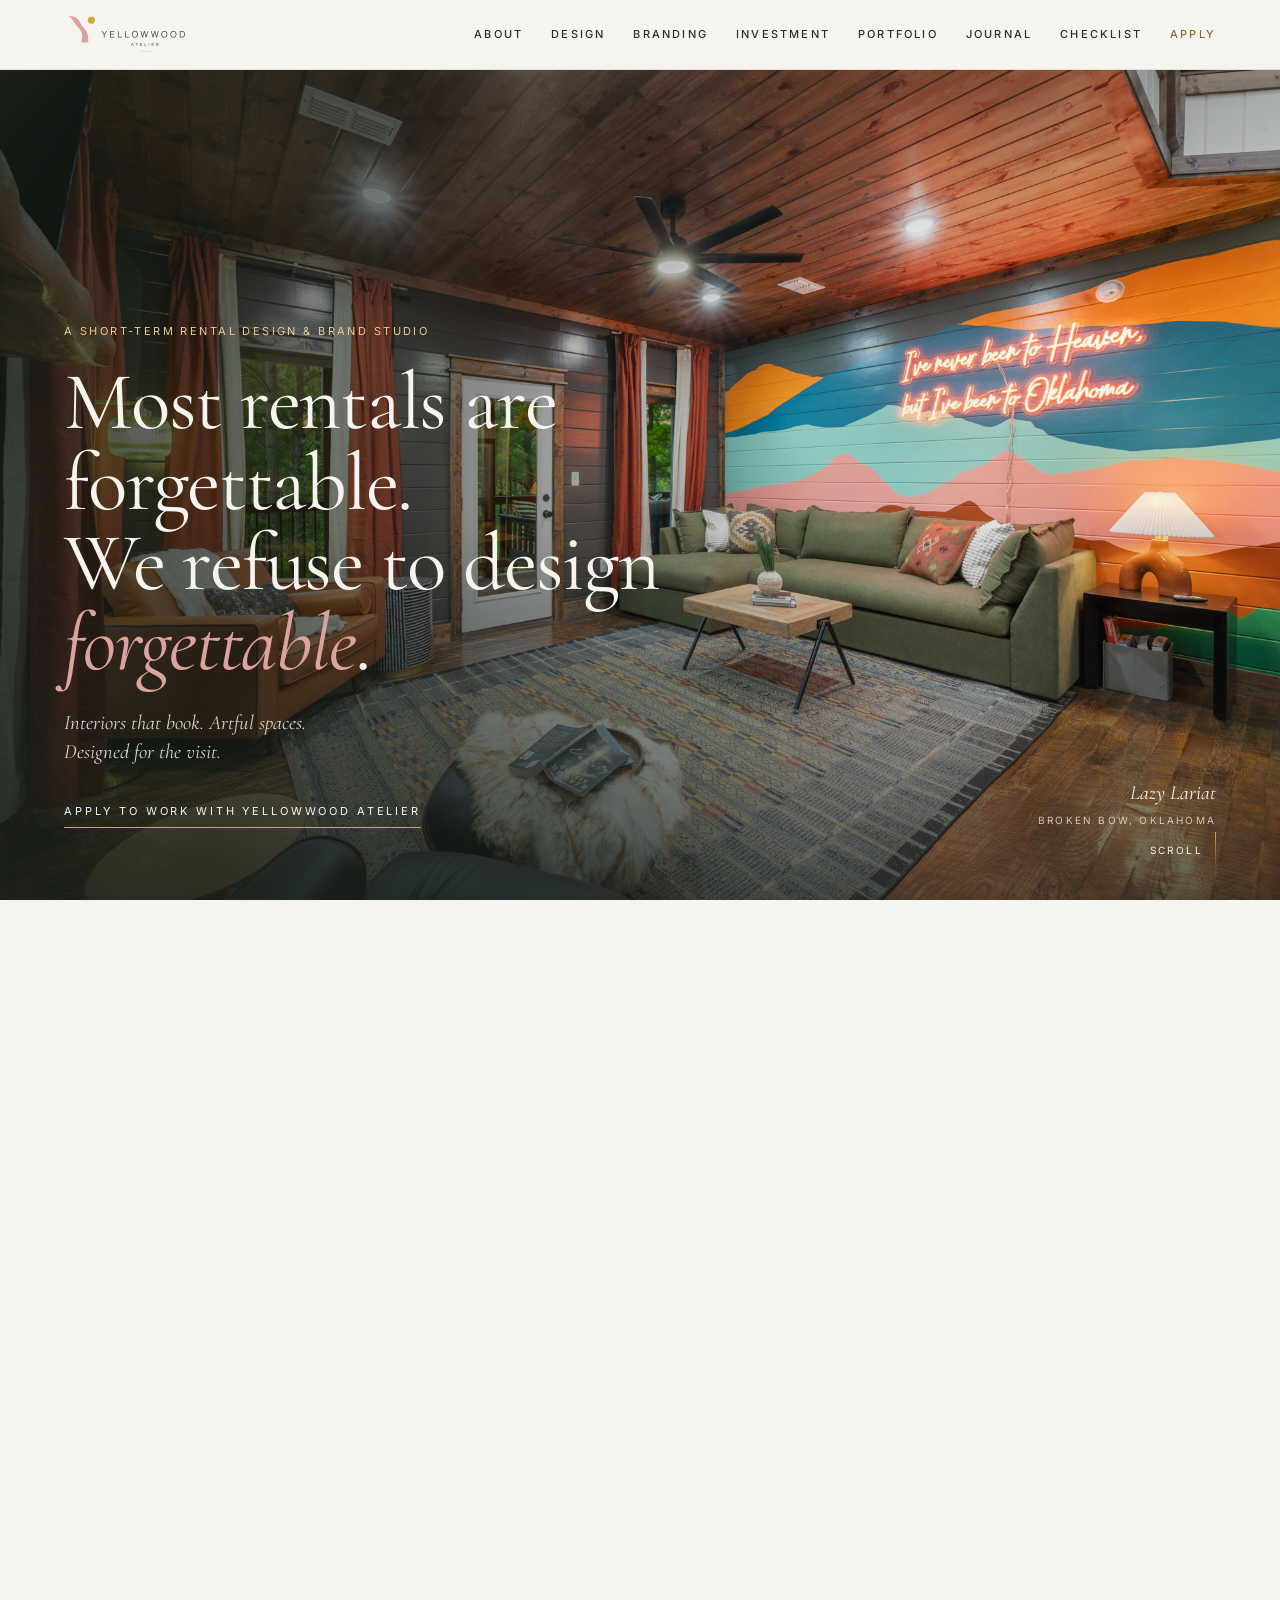
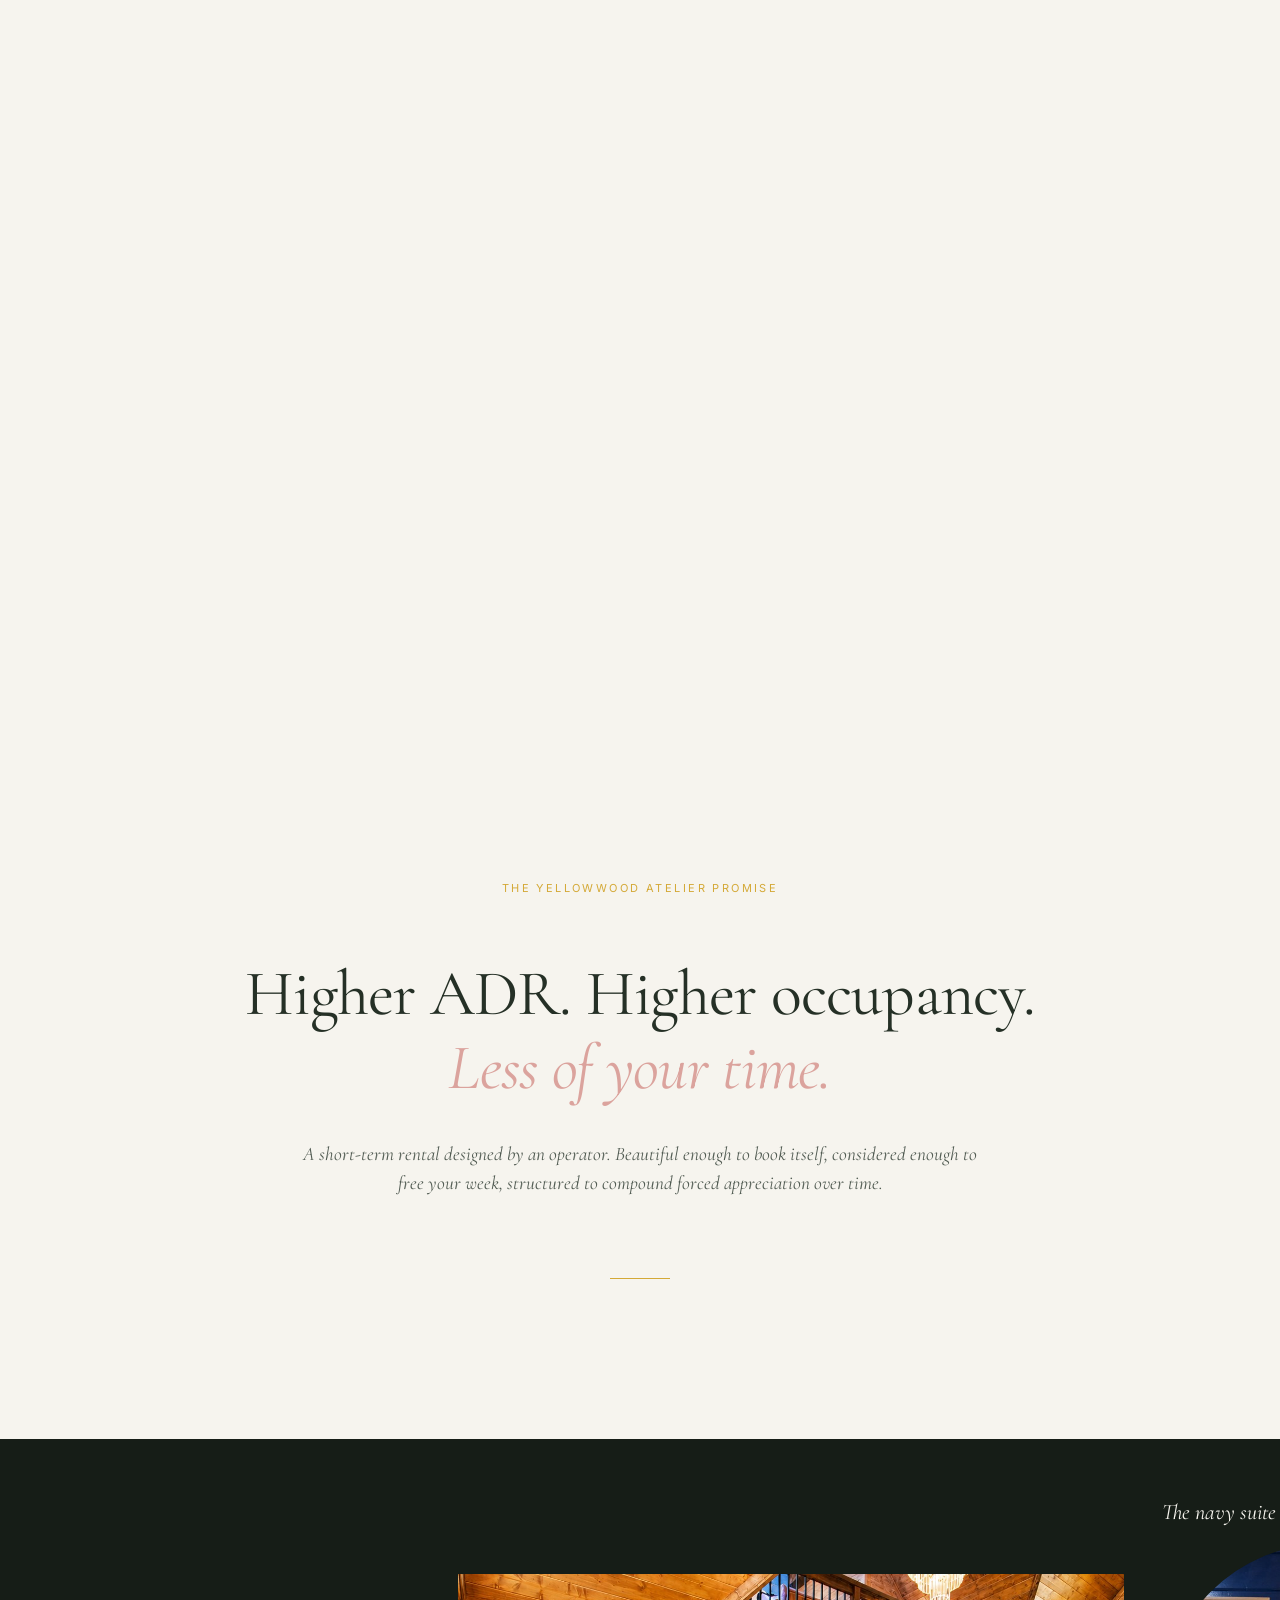
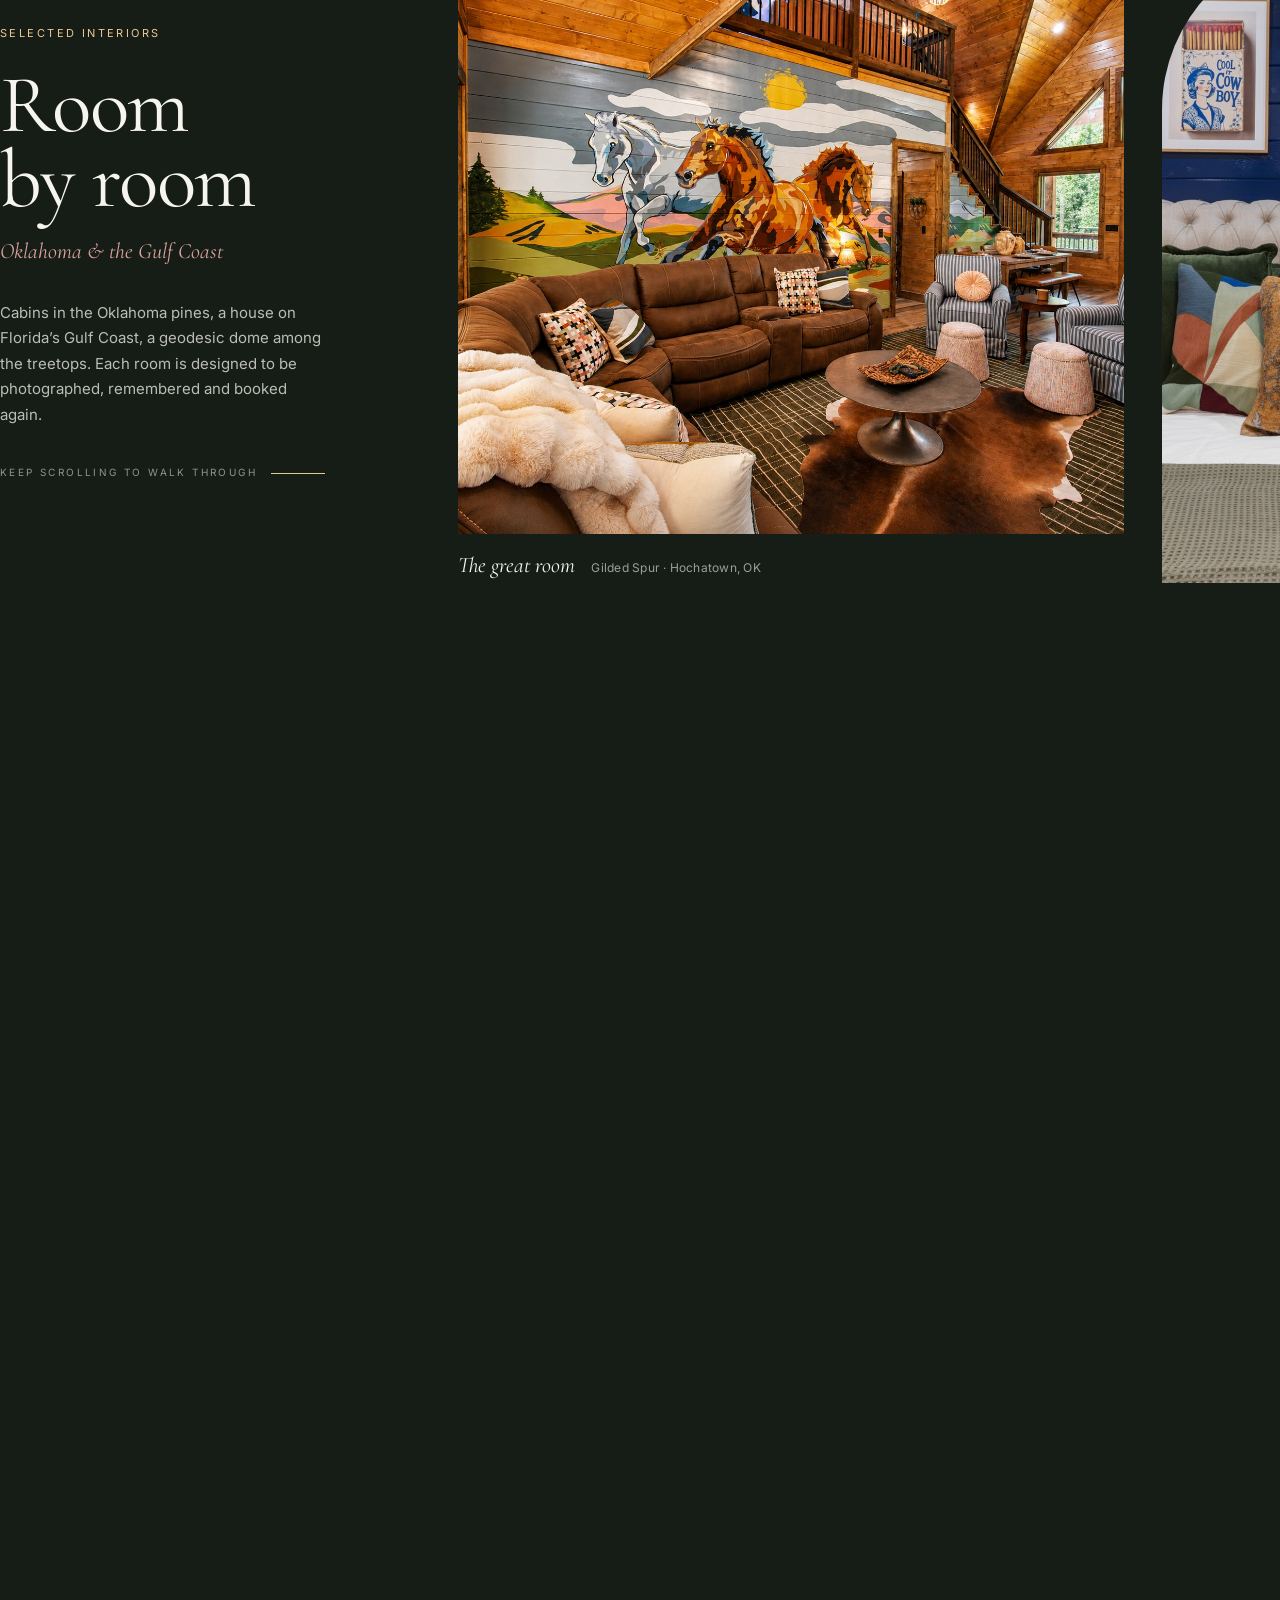
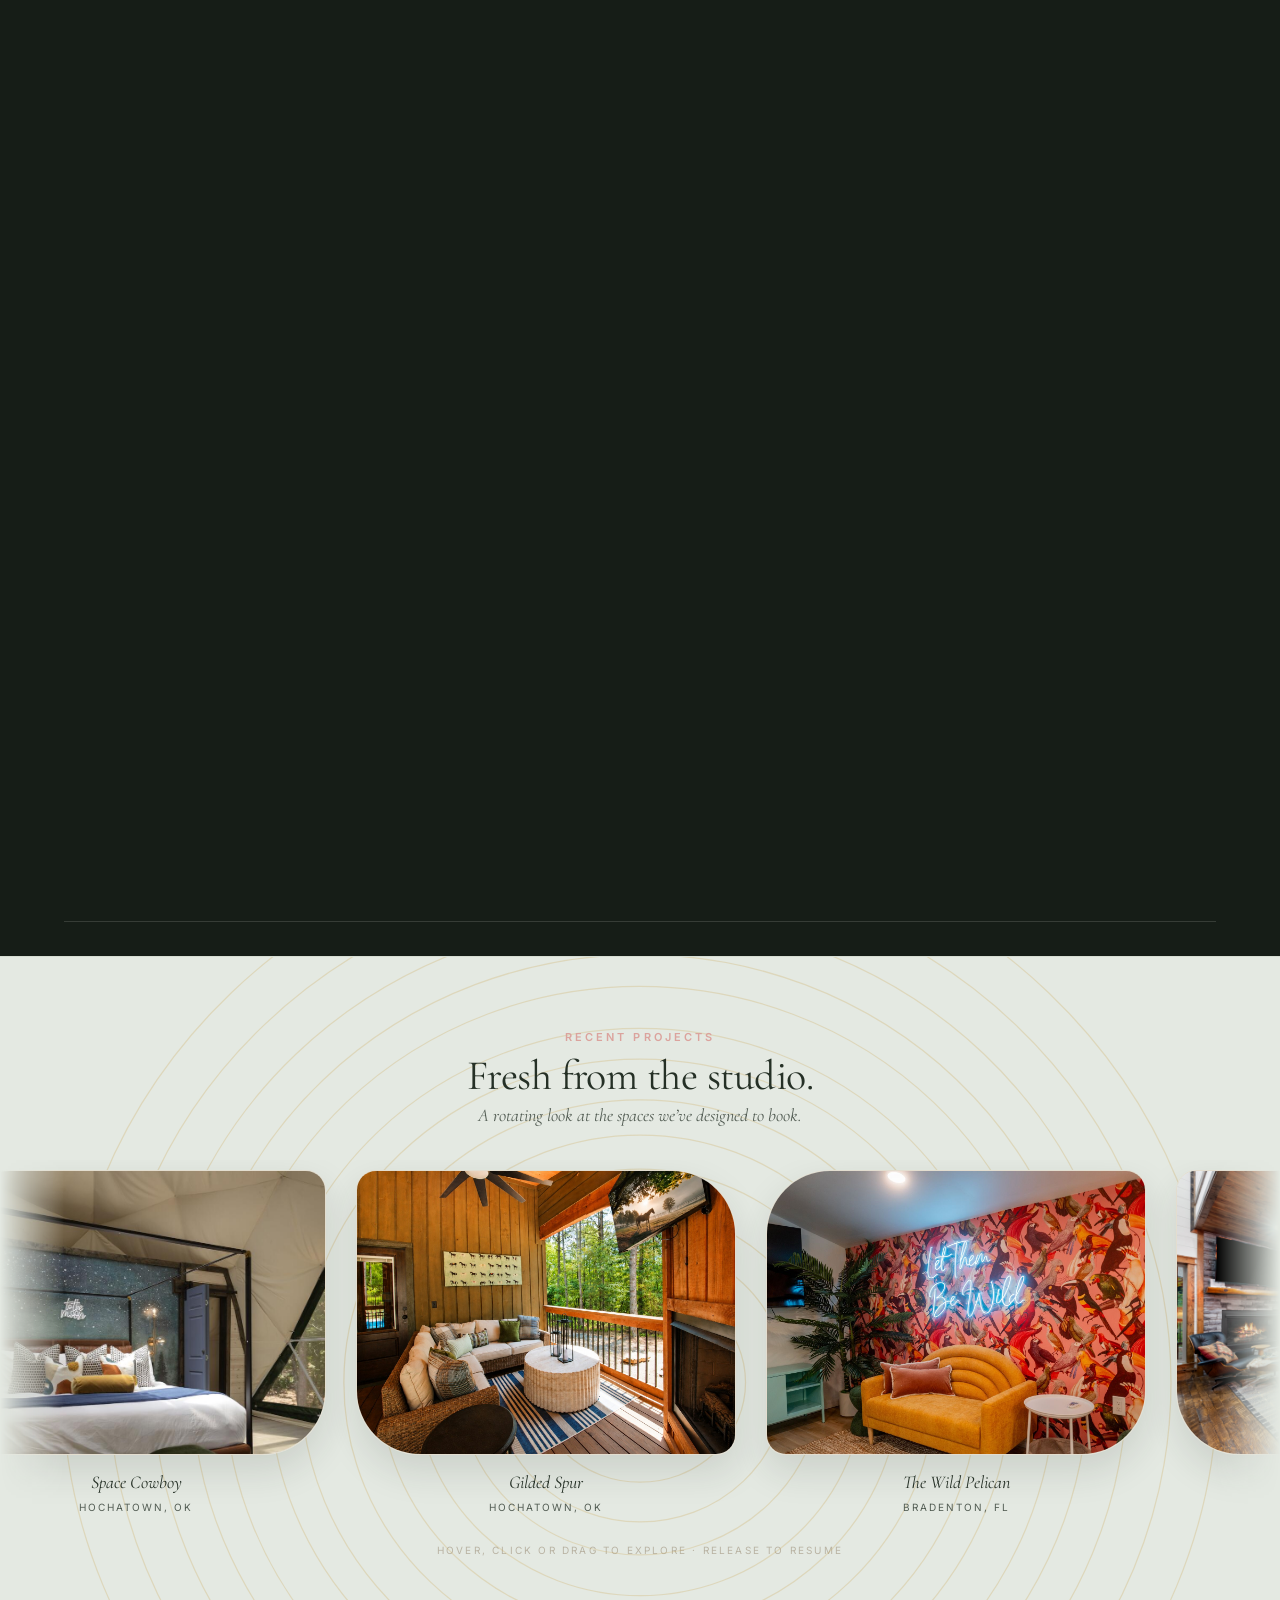
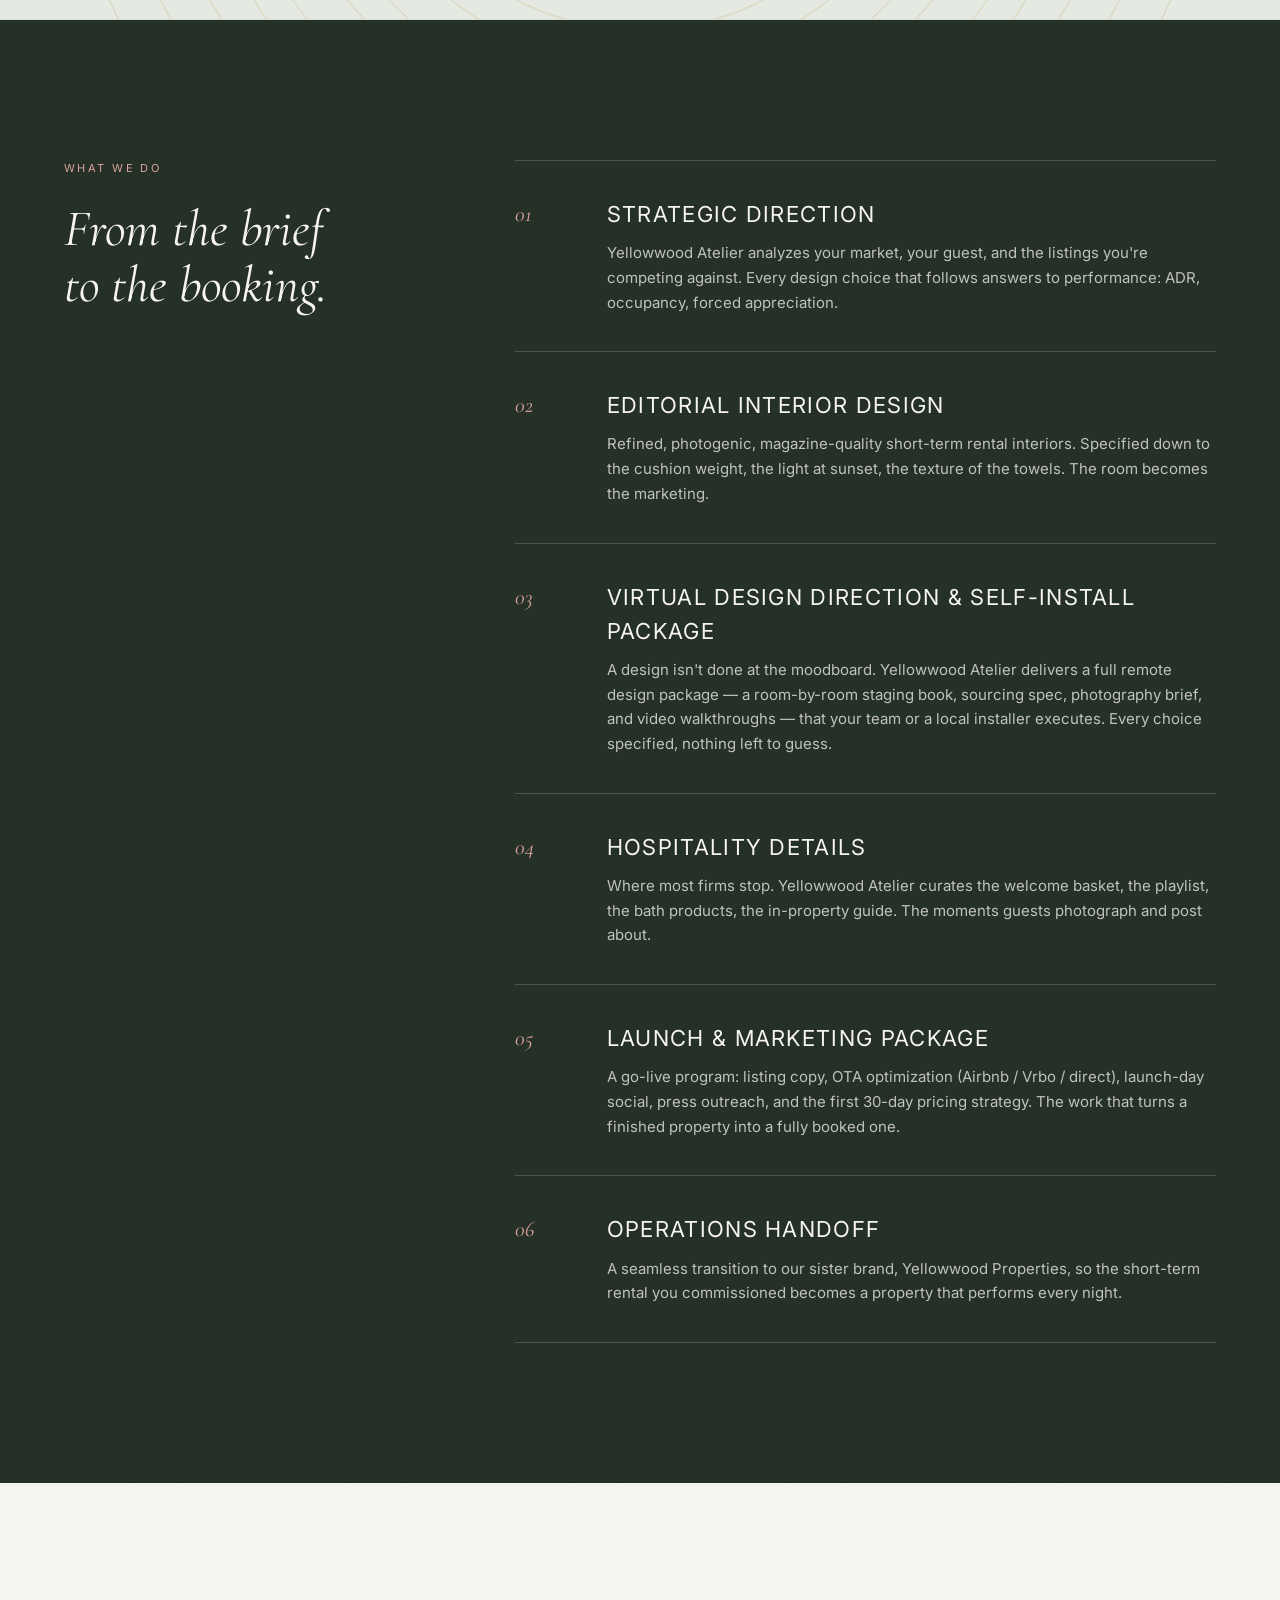
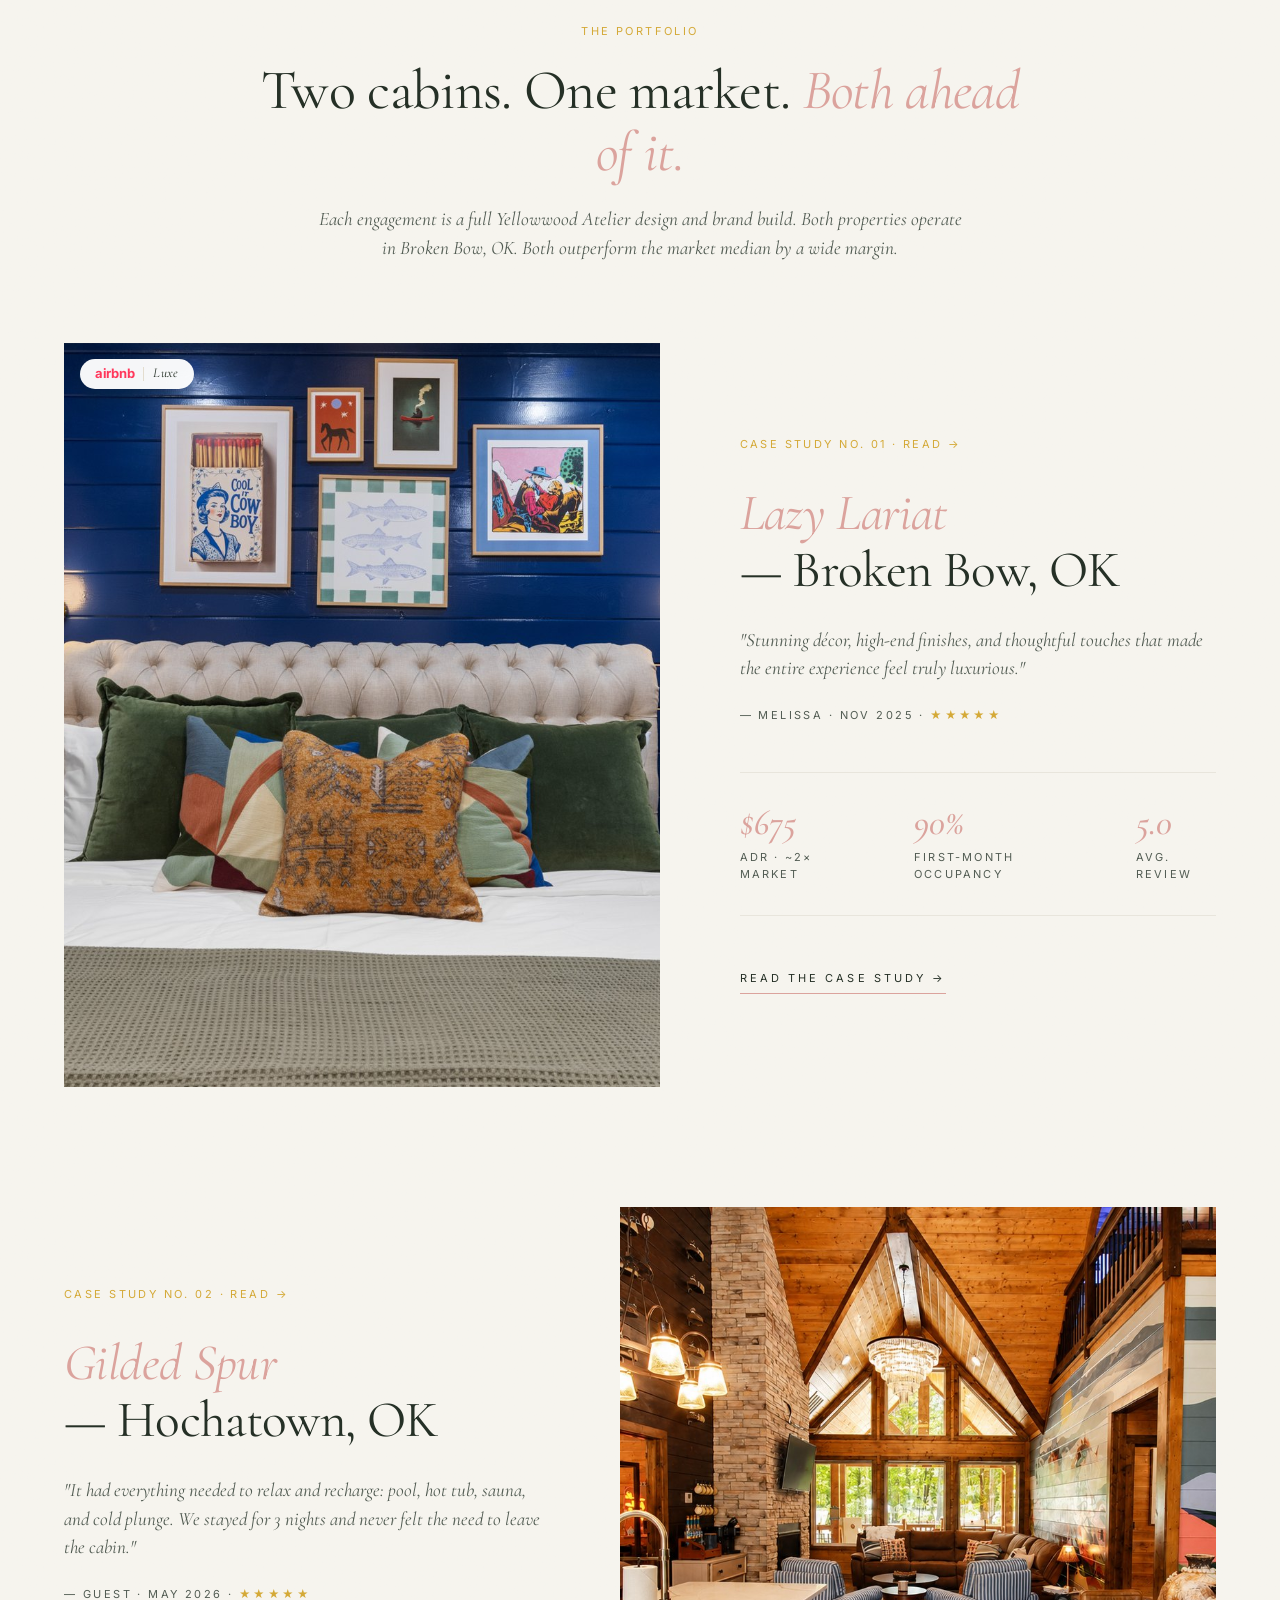
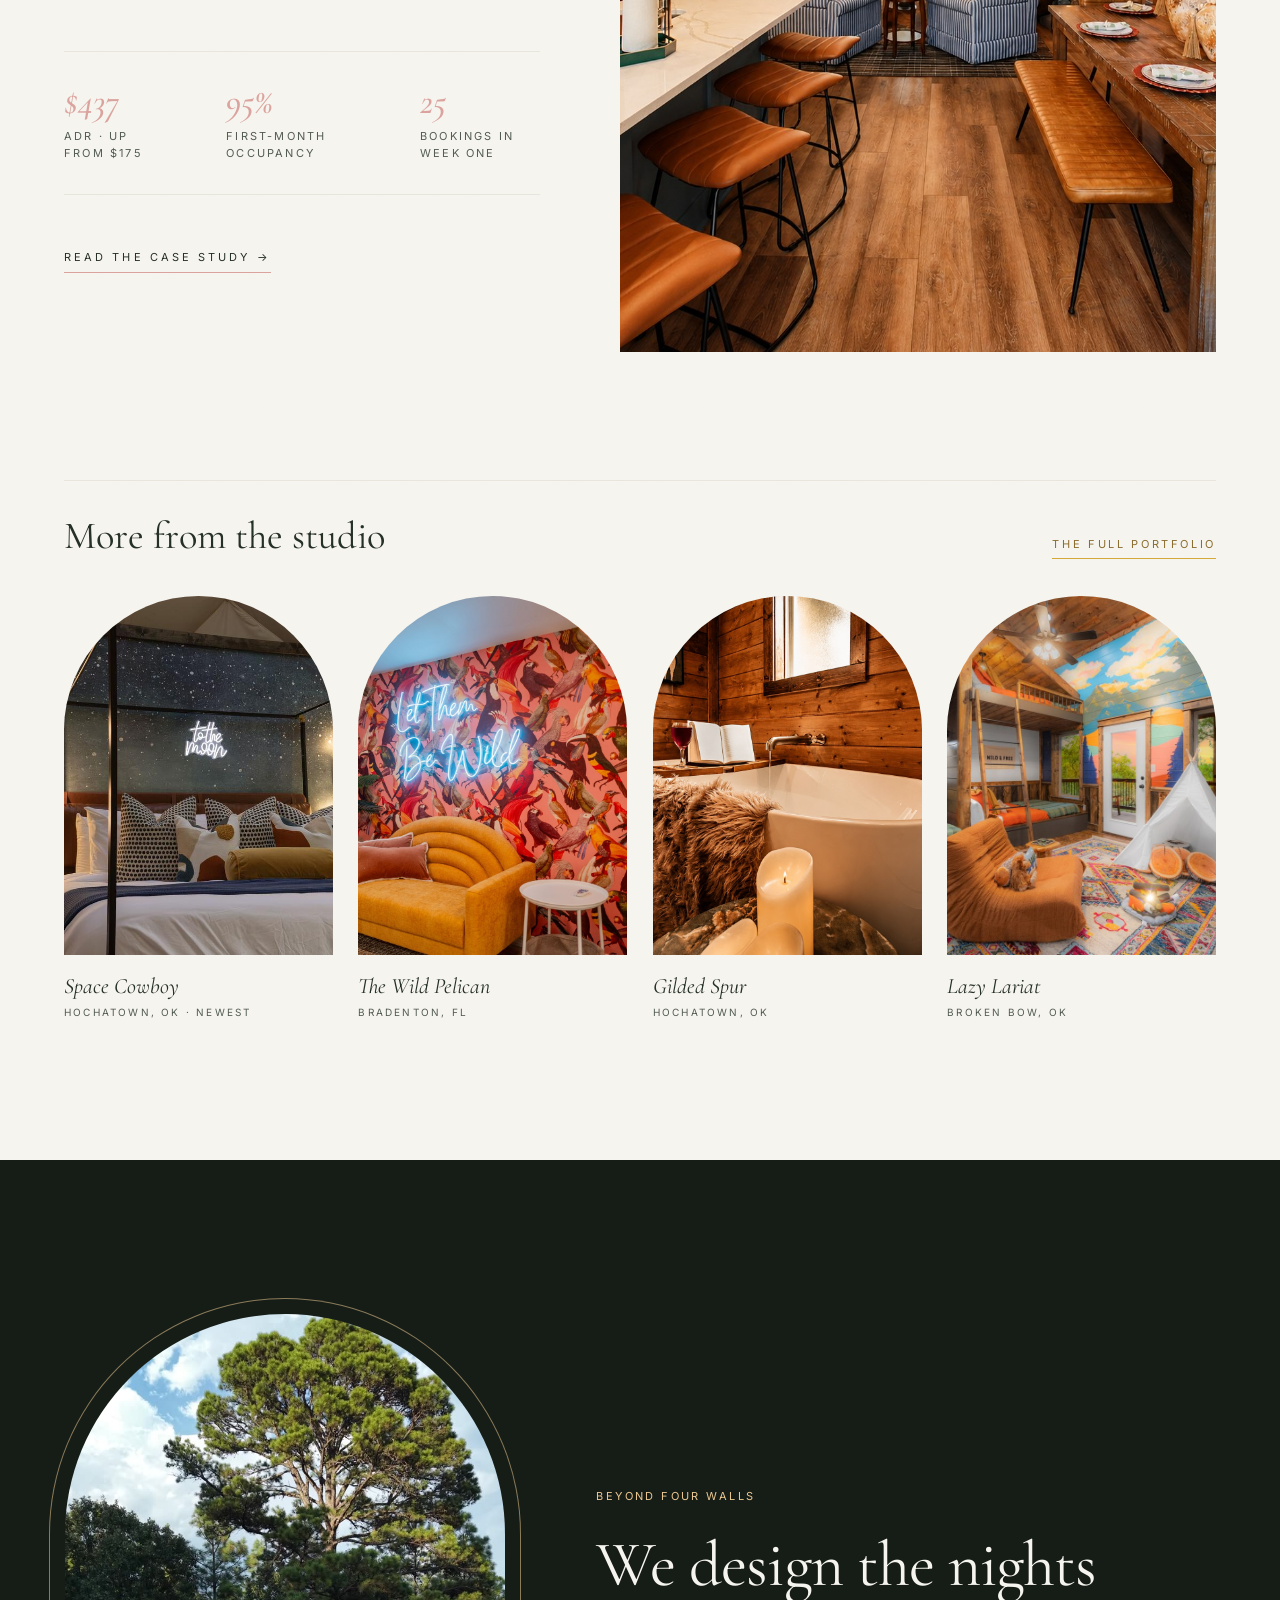
==== commit cf41d805: "Homepage: lead with a full-bleed hero shot that folds into the arch on scroll Co-Authored-By: Claude" ====
--- a/index.html
+++ b/index.html
@@ -1294,6 +1294,38 @@
 .portal-tag .pt-proj{font-family:var(--font-serif);font-style:italic;font-size:17px;letter-spacing:0;text-transform:none;color:var(--forest)}
 .no-js .portal-tag{display:none}
 @media (prefers-reduced-motion: reduce){ .portal-tag{display:none} }
+
+/* v3: lead with a full-bleed hero shot, then fold into the arch */
+.portal-shade{opacity:1;background:linear-gradient(90deg,rgba(22,29,23,.78) 0%,rgba(22,29,23,.5) 32%,rgba(22,29,23,.08) 62%,rgba(22,29,23,0) 100%),linear-gradient(180deg,rgba(22,29,23,.3) 0%,rgba(22,29,23,0) 25%,rgba(22,29,23,0) 55%,rgba(22,29,23,.7) 100%)}
+@media (max-width:820px){.portal-shade{background:linear-gradient(180deg,rgba(22,29,23,.25) 0%,rgba(22,29,23,.15) 30%,rgba(22,29,23,.85) 72%,rgba(22,29,23,.92) 100%)}}
+.portal-over{position:absolute;inset:0;z-index:4;display:flex;justify-content:space-between;align-items:flex-end;gap:40px;padding:0 var(--gutter) clamp(40px,8vh,90px);color:var(--bone)}
+.po-copy{max-width:min(62vw,900px)}
+.portal-over .eyebrow{display:block;margin-bottom:22px;color:var(--lamp)}
+.portal-over .portal-headline{color:var(--bone);font-size:clamp(46px,6.4vw,108px)}
+.portal-over .portal-headline em{color:var(--clay)}
+.portal-over .portal-sub{color:rgba(246,244,238,.85);margin:24px 0 30px}
+.portal-over .portal-cta{color:var(--bone)}
+.portal-over .portal-cta:hover{color:var(--lamp)}
+.po-tag{display:flex;flex-direction:column;align-items:flex-end;gap:4px;text-align:right;flex:0 0 auto}
+.po-tag .pt-proj{font-family:var(--font-serif);font-style:italic;font-size:20px}
+.po-tag .pt-place{font-size:10px;letter-spacing:.22em;text-transform:uppercase;opacity:.75}
+.portal-copy .pa-name{font-family:var(--font-serif);font-size:clamp(54px,6.4vw,104px);line-height:.95;letter-spacing:-.02em;color:var(--forest)}
+.portal-copy .pa-place{font-size:11px;letter-spacing:.24em;text-transform:uppercase;color:var(--gray);margin:16px 0 26px}
+.portal-copy .pa-note{font-family:var(--font-serif);font-style:italic;font-size:clamp(18px,1.4vw,22px);line-height:1.5;color:var(--gray);max-width:36ch;margin-bottom:30px}
+.portal-tag{display:none!important}
+.portal-scroll{color:var(--bone);z-index:5}
+.no-js .portal-copy{display:none}
+@media (max-width:820px){
+  .portal-over{flex-direction:column;align-items:flex-start;justify-content:flex-end}
+  .po-copy{max-width:none}
+  .po-tag{align-items:flex-start;text-align:left}
+  .portal-over .portal-headline{font-size:clamp(40px,11vw,60px)}
+  .portal-copy .pa-name{font-size:clamp(44px,13vw,64px)}
+}
+@media (prefers-reduced-motion: reduce){
+  .js .portal-copy{display:none}
+  .js .portal-media{height:calc(100vh - var(--navh))}
+}
 /* footer/apply tweaks */
 .apply-bg{opacity:.22 !important}
 a:focus-visible,button:focus-visible{outline:2px solid var(--gold);outline-offset:3px}
@@ -1527,31 +1559,38 @@
 <!-- ─── HERO · the doorway ──────────────────────────────────── -->
 <header class="portal" id="top">
   <div class="portal-stage">
-    <div class="portal-copy">
-      <span class="eyebrow">A short-term rental design &amp; brand studio</span>
-      <h1 class="portal-headline">Most rentals are forgettable.<br/>We refuse to design <em>forgettable</em>.</h1>
-      <p class="portal-sub">Interiors that book. Artful spaces. Designed for the visit.</p>
-      <a href="#apply" class="portal-cta">Apply to work with Yellowwood Atelier</a>
+    <div class="portal-copy" aria-live="polite">
+      <span class="eyebrow">Selected work</span>
+      <p class="pa-name"><span class="pt-proj">Lazy Lariat</span></p>
+      <p class="pa-place pt-place">Broken Bow, Oklahoma</p>
+      <p class="pa-note">One of four properties the studio has designed, branded and launched, from the Oklahoma pines to Florida&rsquo;s Gulf Coast.</p>
+      <a href="/portfolio.html" class="portal-cta">See every project</a>
     </div>
     <div class="portal-anchor" aria-hidden="true"></div>
     <div class="portal-frame" aria-hidden="true"></div>
     <div class="portal-media">
       <div class="pm-slides">
-        <img class="ps on" src="assets/gilded-spur_primary-bedroom-oklahoma-sky-neon_hochatown-ok.jpg" style="object-position:50% 45%" data-proj="Gilded Spur" data-place="Hochatown, Oklahoma" alt="Primary bedroom with a four-poster bed and an Oklahoma-sky neon at Gilded Spur, Hochatown, Oklahoma" fetchpriority="high"/>
-        <img class="ps" src="assets/lazy-lariat_primary-bedroom-navy.jpg" style="object-position:50% 50%" data-proj="Lazy Lariat" data-place="Broken Bow, Oklahoma" alt="Navy primary bedroom with a tufted headboard and gallery wall at Lazy Lariat, Broken Bow, Oklahoma" loading="lazy"/>
-        <img class="ps" src="assets/sc/space-cowboy_dome-bed-to-the-moon-neon.jpg" srcset="assets/sc/space-cowboy_dome-bed-to-the-moon-neon-sm.jpg 1000w, assets/sc/space-cowboy_dome-bed-to-the-moon-neon.jpg 2000w" sizes="100vw" style="object-position:50% 40%" data-proj="Space Cowboy" data-place="Hochatown, Oklahoma" alt="Geodesic dome bedroom with a &lsquo;to the moon&rsquo; neon over a painted night sky at Space Cowboy, Hochatown, Oklahoma" loading="lazy"/>
-        <img class="ps" src="assets/wild-pelican_neon-be-wild.jpg" style="object-position:55% 50%" data-proj="The Wild Pelican" data-place="Bradenton, Florida" alt="&lsquo;Let Them Be Wild&rsquo; neon over a mustard sofa and tropical-bird wallpaper at The Wild Pelican, Bradenton, Florida" loading="lazy"/>
-        <img class="ps" src="assets/gilded-spur_horse-mural-magic-hat-murals_hochatown-ok.jpg" style="object-position:40% 50%" data-proj="Gilded Spur" data-place="Hochatown, Oklahoma" alt="Great room with a hand-painted horse mural, leather sectional and cowhide rug at Gilded Spur, Hochatown, Oklahoma" loading="lazy"/>
-        <img class="ps" src="assets/lazy-lariat_great-room-mural-wide.jpg" style="object-position:60% 50%" data-proj="Lazy Lariat" data-place="Broken Bow, Oklahoma" alt="Great room with a sunset mountain mural, cognac leather and a vintage rug at Lazy Lariat, Broken Bow, Oklahoma" loading="lazy"/>
+        <img class="ps on" src="assets/lazy-lariat_great-room-mural-wide.jpg" style="object-position:60% 50%" data-proj="Lazy Lariat" data-href="portfolio/cabin-broken-bow.html" data-place="Broken Bow, Oklahoma" alt="Great room with a sunset mountain mural, cognac leather and a vintage rug at Lazy Lariat, Broken Bow, Oklahoma" fetchpriority="high"/>
+        <img class="ps" src="assets/gilded-spur_horse-mural-magic-hat-murals_hochatown-ok.jpg" style="object-position:40% 50%" data-proj="Gilded Spur" data-href="portfolio/gilded-spur.html" data-place="Hochatown, Oklahoma" alt="Great room with a hand-painted horse mural, leather sectional and cowhide rug at Gilded Spur, Hochatown, Oklahoma" loading="lazy"/>
+        <img class="ps" src="assets/sc/space-cowboy_dome-bed-sconces-dusk.jpg" srcset="assets/sc/space-cowboy_dome-bed-sconces-dusk-sm.jpg 1000w, assets/sc/space-cowboy_dome-bed-sconces-dusk.jpg 2000w" sizes="100vw" style="object-position:50% 40%" data-proj="Space Cowboy" data-href="portfolio/space-cowboy.html" data-place="Hochatown, Oklahoma" alt="Geodesic dome bedroom with a &lsquo;to the moon&rsquo; neon over a painted night sky at Space Cowboy, Hochatown, Oklahoma" loading="lazy"/>
+        <img class="ps" src="assets/wild-pelican_neon-be-wild.jpg" style="object-position:55% 50%" data-proj="The Wild Pelican" data-href="branding.html" data-place="Bradenton, Florida" alt="&lsquo;Let Them Be Wild&rsquo; neon over a mustard sofa and tropical-bird wallpaper at The Wild Pelican, Bradenton, Florida" loading="lazy"/>
+        <img class="ps" src="assets/gilded-spur_primary-bedroom-oklahoma-sky-neon_hochatown-ok.jpg" style="object-position:50% 45%" data-proj="Gilded Spur" data-href="portfolio/gilded-spur.html" data-place="Hochatown, Oklahoma" alt="Primary bedroom with a four-poster bed and an Oklahoma-sky neon at Gilded Spur, Hochatown, Oklahoma" loading="lazy"/>
+        <img class="ps" src="assets/lazy-lariat_primary-bedroom-navy.jpg" style="object-position:50% 50%" data-proj="Lazy Lariat" data-href="portfolio/cabin-broken-bow.html" data-place="Broken Bow, Oklahoma" alt="Navy primary bedroom with a tufted headboard and gallery wall at Lazy Lariat, Broken Bow, Oklahoma" loading="lazy"/>
       </div>
       <div class="portal-shade" aria-hidden="true"></div>
+      <div class="portal-over">
+        <div class="po-copy">
+          <span class="eyebrow">A short-term rental design &amp; brand studio</span>
+          <h1 class="portal-headline">Most rentals are forgettable.<br/>We refuse to design <em>forgettable</em>.</h1>
+          <p class="portal-sub">Interiors that book. Artful spaces. Designed for the visit.</p>
+          <a href="#apply" class="portal-cta">Apply to work with Yellowwood Atelier</a>
+        </div>
+        <div class="po-tag"><span class="pt-proj">Lazy Lariat</span><span class="pt-place">Broken Bow, Oklahoma</span></div>
+      </div>
     </div>
-    <div class="portal-tag" aria-live="polite"><span class="pt-proj">Gilded Spur</span><span class="pt-place">Hochatown, Oklahoma</span></div>
-    <div class="portal-caption">
-      <span class="pc-line">Every room starts with a brief. <i>None of them say &ldquo;beige.&rdquo;</i></span>
-      <span class="pc-where"><span class="pc-proj">Gilded Spur</span><br/><span class="pc-place">Hochatown, Oklahoma</span></span>
-    </div>
-    <div class="portal-scroll" aria-hidden="true">Scroll to step inside</div>
+    <div class="portal-tag" aria-live="polite"><span class="pt-proj">Lazy Lariat</span><span class="pt-place">Broken Bow, Oklahoma</span></div>
+    
+    <div class="portal-scroll" aria-hidden="true">Scroll</div>
   </div>
 </header>
 
@@ -2083,11 +2122,11 @@
   function ease(t){return t<.5?4*t*t*t:1-Math.pow(-2*t+2,3)/2;}
 
   /* PORTAL HERO */
-  var portal=document.querySelector('.portal'), stage, anchor, media, img, frame, copy, cap, shade, base;
+  var portal=document.querySelector('.portal'), stage, anchor, media, img, frame, copy, over, cue, shade, base;
   if(portal && !reduce){
     stage=portal.querySelector('.portal-stage'); anchor=portal.querySelector('.portal-anchor');
     media=portal.querySelector('.portal-media'); img=media.querySelector('.pm-slides'); frame=portal.querySelector('.portal-frame');
-    copy=portal.querySelector('.portal-copy'); cap=portal.querySelector('.portal-caption'); shade=portal.querySelector('.portal-shade');
+    copy=portal.querySelector('.portal-copy'); over=portal.querySelector('.portal-over'); cue=portal.querySelector('.portal-scroll'); shade=portal.querySelector('.portal-shade');
   }
   function measure(){
     if(!stage) return;
@@ -2100,14 +2139,14 @@
   function drawPortal(){
     if(!stage||!base) return;
     var r=portal.getBoundingClientRect(), total=portal.offsetHeight-stage.offsetHeight;
-    var p=clamp((navh()-r.top)/total,0,1), e=ease(clamp(p/.72,0,1)), k=1-e, R=base.w/2*k;
-    media.style.clipPath='inset('+(base.t*k)+'px '+(base.r*k)+'px '+(base.b*k)+'px '+(base.l*k)+'px round '+R+'px '+R+'px 0 0)';
-    var W=stage.offsetWidth, H=stage.offsetHeight, dx=(base.l+base.w/2)-W*.5, dy=base.t*.6;
-    img.style.transform='translate('+(dx*k)+'px,'+(dy*k)+'px) scale('+(1.18-.18*e)+')';
-    copy.style.opacity=clamp(1-e*2.2,0,1); copy.style.transform='translateY('+(-40*e)+'px)';
-    copy.style.pointerEvents=e>.3?'none':'';
-    frame.style.opacity=clamp(1-e*3,0,1); if(tag){tag.style.opacity=clamp(1-e*3,0,1);}
-    var c=clamp((p-.66)/.16,0,1); cap.style.opacity=c; cap.style.transform='translateY('+(18*(1-c))+'px)'; shade.style.opacity=c;
+    var p=clamp((navh()-r.top)/total,0,1), e=ease(clamp(p/.8,0,1)), R=base.w/2*e;
+    media.style.clipPath='inset('+(base.t*e)+'px '+(base.r*e)+'px '+(base.b*e)+'px '+(base.l*e)+'px round '+R+'px '+R+'px 0 0)';
+    var W=stage.offsetWidth, dx=(base.l+base.w/2)-W*.5, dy=base.t*.6;
+    img.style.transform='translate('+(dx*e)+'px,'+(dy*e)+'px) scale('+(1+.18*e)+')';
+    var o=clamp(1-e*2.4,0,1); over.style.opacity=o; over.style.transform='translateY('+(30*e)+'px)'; over.style.pointerEvents=o<.2?'none':'';
+    shade.style.opacity=clamp(1-e*1.6,0,1); if(cue){cue.style.opacity=o;}
+    var c=clamp((e-.5)/.4,0,1); copy.style.opacity=c; copy.style.transform='translateY('+(24*(1-c))+'px)'; copy.style.pointerEvents=c<.5?'none':'';
+    frame.style.opacity=clamp((e-.75)/.25,0,1);
   }
 
 
